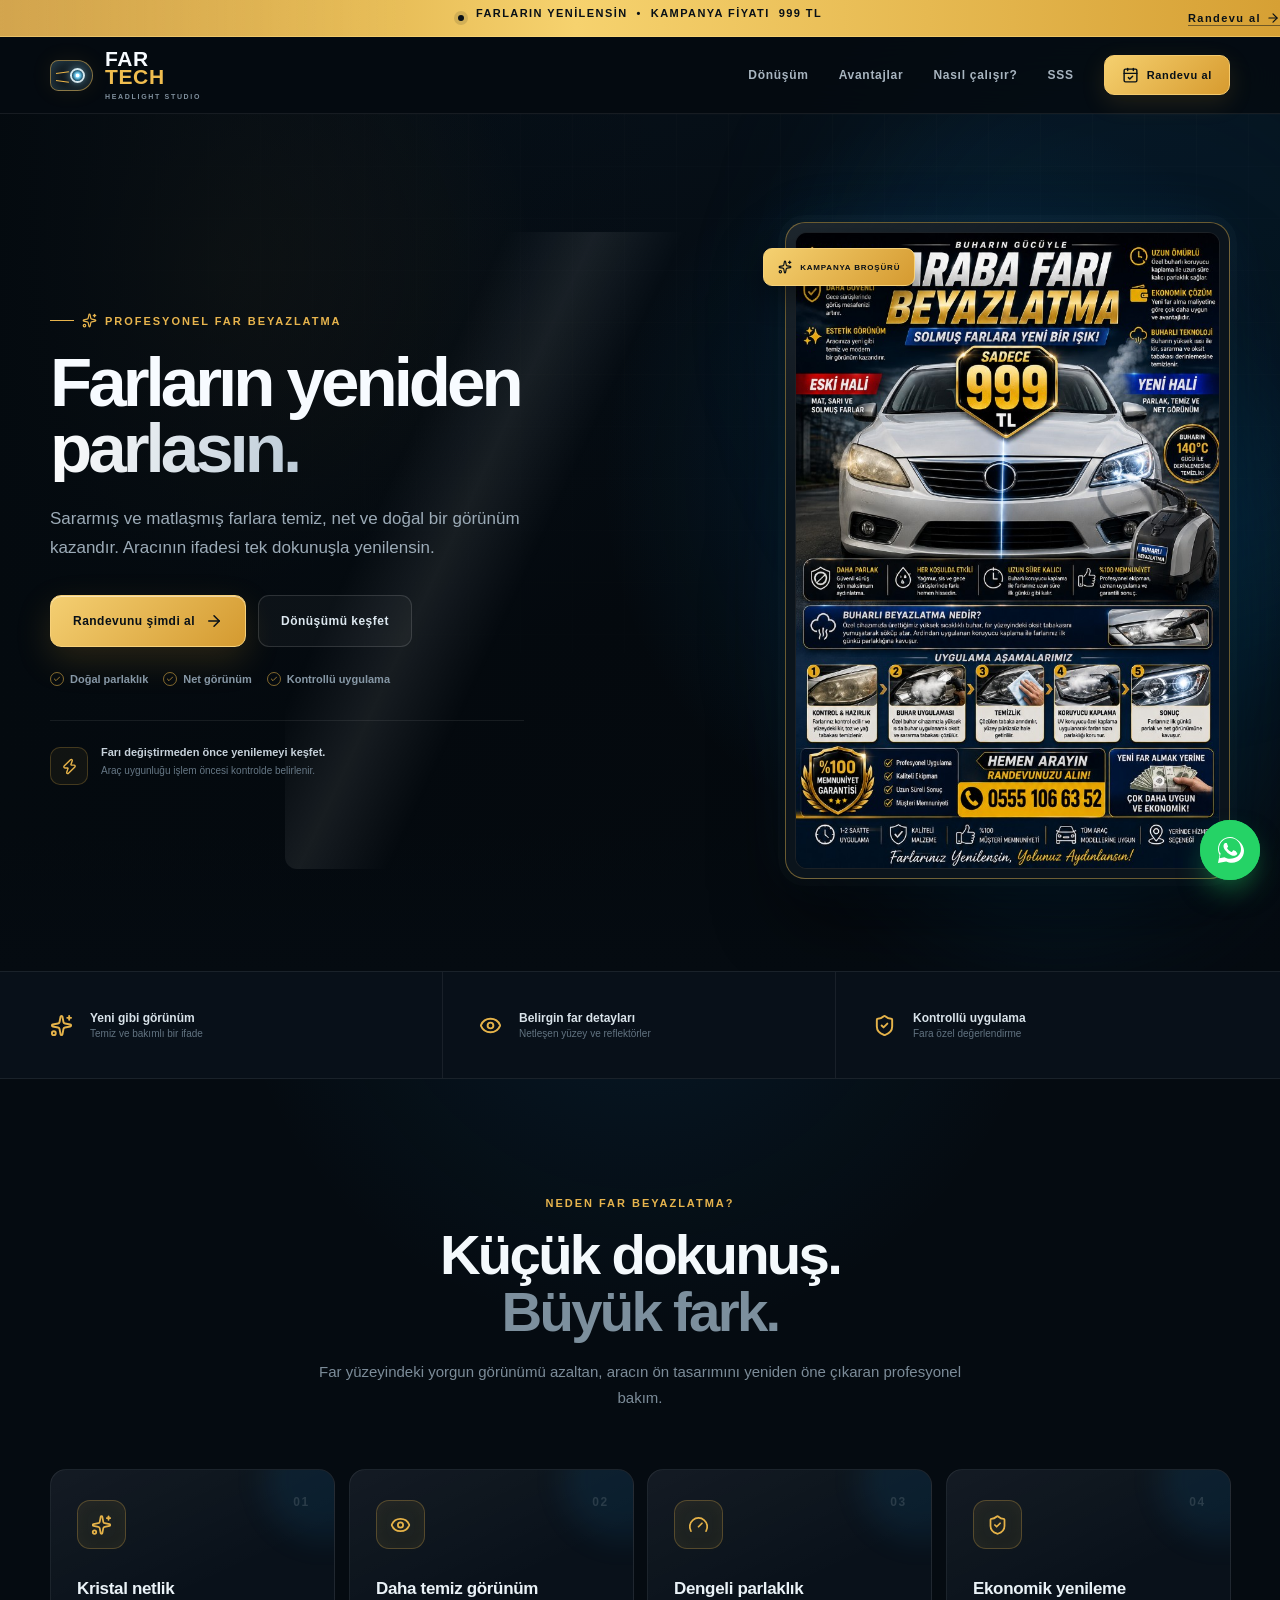
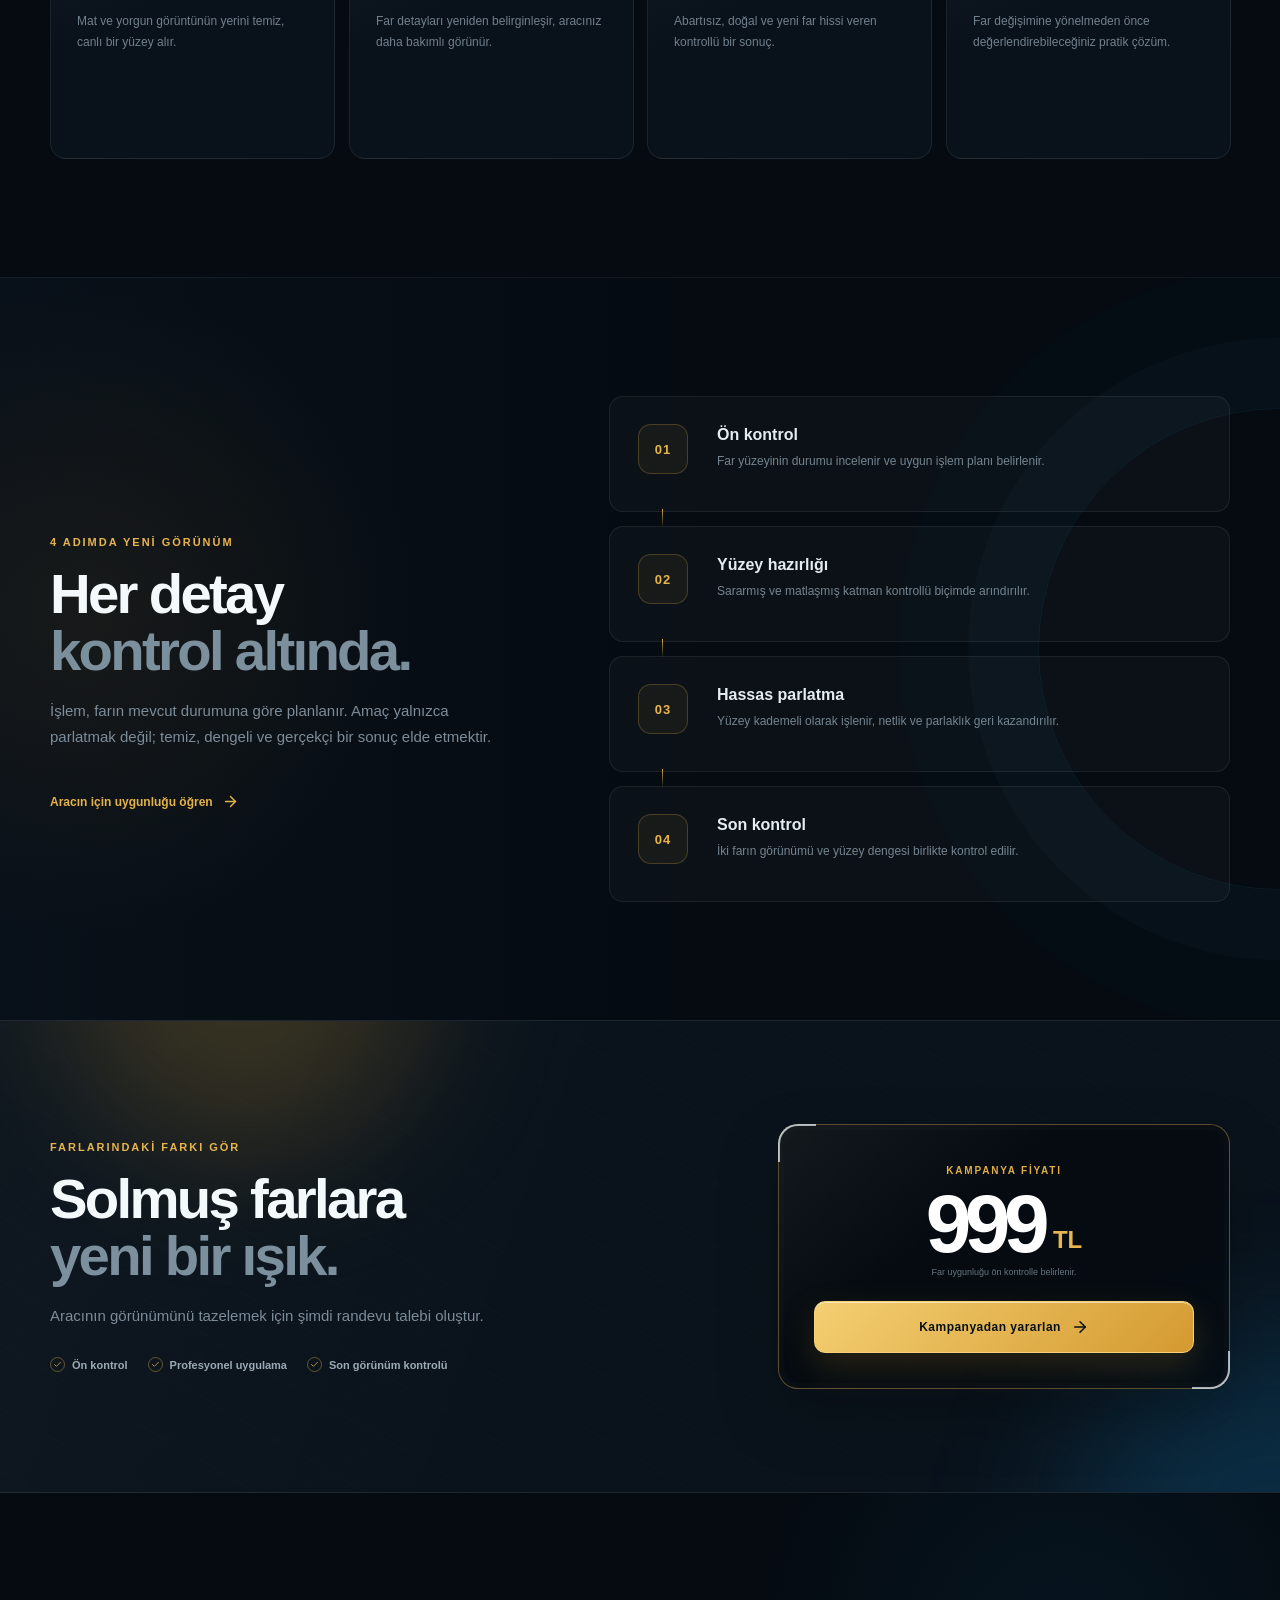
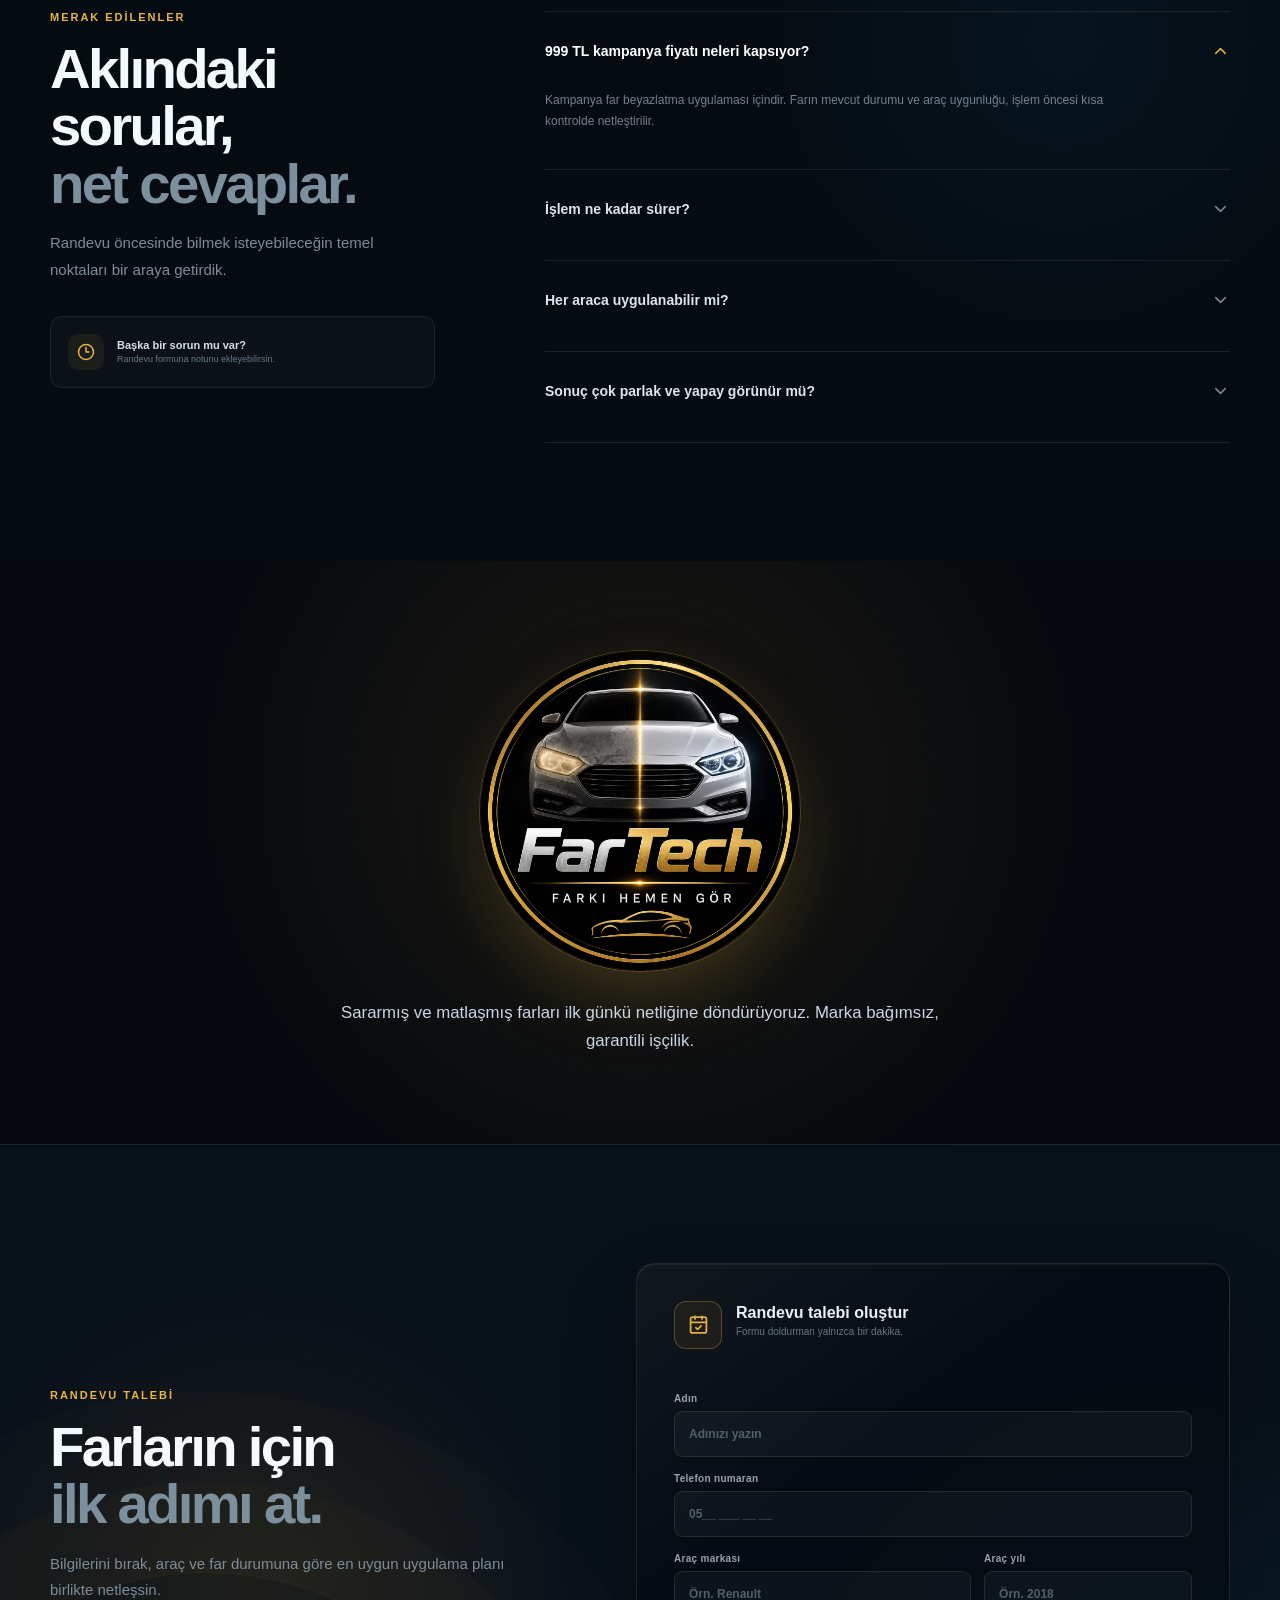
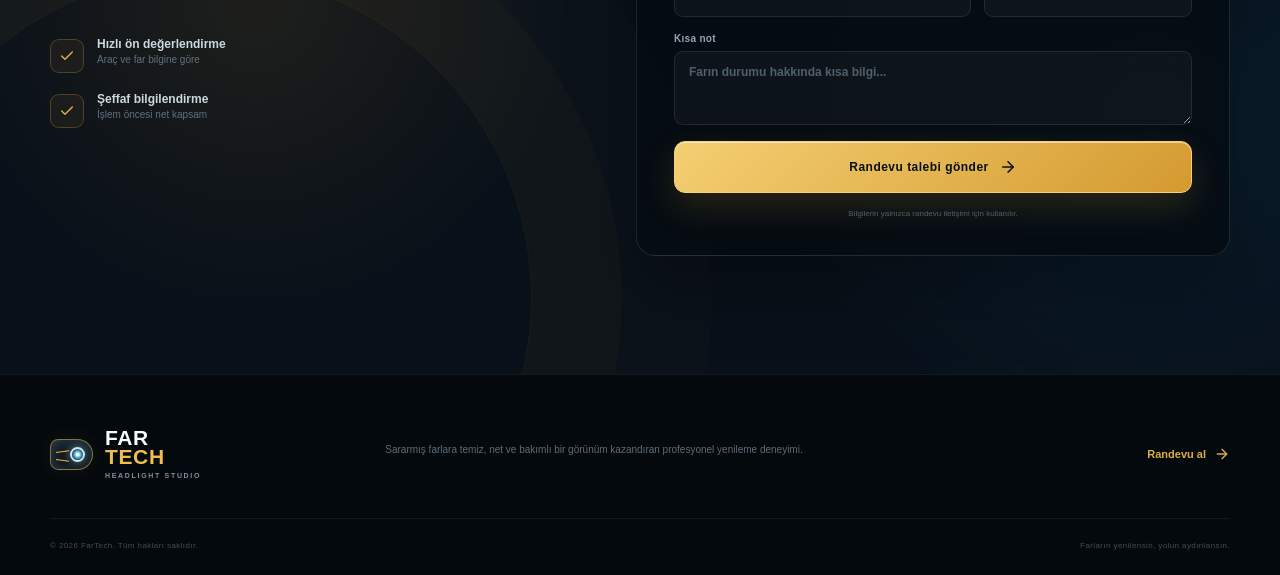
==== index.html @ 71a716ce "Atolye/FarTech marka bandi eklendi (logo + tagline, randevu ustu)" ====
<!doctype html>
<html lang="tr">
  <head>
    <meta charset="UTF-8" />
    <link rel="icon" type="image/svg+xml" href="[data-uri]" />
    <meta name="viewport" content="width=device-width, initial-scale=1.0" />
    <meta name="theme-color" content="#050b11" />
    <meta name="description" content="Sararmis ve matlasmis araba farlarina temiz, net ve dogal gorunum kazandiran profesyonel far beyazlatma hizmeti." />
    <meta property="og:title" content="FarTech | Profesyonel Far Beyazlatma" />
    <meta property="og:description" content="Farlarin yenilensin, yolun aydinlansin. Kampanya fiyati 999 TL." />
    <meta property="og:type" content="website" />
    <title>FarTech | Profesyonel Far Beyazlatma</title>
    <style>:root{color:#eef6ff;font-synthesis:none;text-rendering:optimizelegibility;-webkit-font-smoothing:antialiased;-moz-osx-font-smoothing:grayscale;background:#050b11;font-family:Inter,ui-sans-serif,-apple-system,BlinkMacSystemFont,Segoe UI,sans-serif}*{box-sizing:border-box}html{scroll-behavior:smooth;background:#050b11;scroll-padding-top:112px}body{background:#050b11;min-width:320px;min-height:100vh;margin:0}body,button,input,textarea{font-family:inherit}button,input,textarea,a{-webkit-tap-highlight-color:transparent}button:focus-visible,input:focus-visible,textarea:focus-visible,a:focus-visible{outline-offset:3px;outline:2px solid #f0bd4f}img,svg{max-width:100%}p,h1,h2,h3{margin-top:0}::selection{color:#071017;background:#efbd52}::-webkit-scrollbar{width:10px}::-webkit-scrollbar-track{background:#050b11}::-webkit-scrollbar-thumb{background:#283745;border:3px solid #050b11;border-radius:999px}::-webkit-scrollbar-thumb:hover{background:#d7a33b}.site-shell{color:#eef6ff;background:#050b11;min-height:100vh;overflow:hidden}.container{width:min(1180px,100% - 48px);margin:0 auto}.announcement{z-index:50;color:#081017;background:linear-gradient(90deg,#ffffff2e,#0000 32%),linear-gradient(90deg,#c99127,#f6d26e 45%,#d6a034);border-bottom:1px solid #ffe08b73;position:relative}.announcement-inner{letter-spacing:.13em;justify-content:center;align-items:center;gap:12px;min-height:36px;font-size:11px;font-weight:800;display:flex}.announcement-inner p{align-items:center;gap:9px;display:flex}.announcement-inner strong{font-weight:950}.announcement-dot{background:#081017;border-radius:50%;flex:none;width:6px;height:6px;animation:2s ease-in-out infinite pulseDot;box-shadow:0 0 0 4px #0810171f}.announcement-inner a{color:#081017;border-bottom:1px solid #08101780;align-items:center;gap:5px;text-decoration:none;display:inline-flex;position:absolute;right:0}.site-header{z-index:40;-webkit-backdrop-filter:blur(18px);backdrop-filter:blur(18px);background:#050b11d6;border-bottom:1px solid #ffffff13;position:sticky;top:0}.nav-wrap{justify-content:space-between;align-items:center;min-height:76px;display:flex}.brand{color:#f7fbff;align-items:center;gap:12px;text-decoration:none;display:inline-flex}.brand>span:last-child{letter-spacing:.03em;font-size:21px;font-weight:900;line-height:.88;display:grid}.brand strong{color:#f0bd4f;font-weight:900}.brand small{color:#80909e;letter-spacing:.24em;margin-top:7px;font-size:7px;font-weight:800}.brand-mark{background:radial-gradient(circle at 65%,#fff 0 5%,#86ddff 7%,#1b5673 17%,#0000 19%),linear-gradient(135deg,#19242c,#060a0d);border:1px solid #ffd16b80;border-radius:9px 17px 17px 9px;width:43px;height:31px;display:inline-block;position:relative;overflow:hidden;box-shadow:inset 0 0 12px #78d6ff2e,0 0 22px #ecb23914}.brand-lens{border:2px solid #d4e8ef;border-radius:50%;width:15px;height:15px;position:absolute;top:7px;right:7px;box-shadow:0 0 9px #97e0ff99}.brand-beam{transform-origin:0;background:#eab447;width:13px;height:1px;position:absolute;left:5px}.brand-beam-one{top:12px;transform:rotate(-8deg)}.brand-beam-two{top:19px;transform:rotate(8deg)}.main-nav{align-items:center;gap:30px;display:flex}.main-nav>a:not(.nav-cta){color:#a8b5c0;letter-spacing:.06em;padding:28px 0;font-size:12px;font-weight:750;text-decoration:none;transition:color .18s;position:relative}.main-nav>a:not(.nav-cta):after{content:"";background:#e7b245;height:2px;transition:right .18s;position:absolute;bottom:19px;left:0;right:100%}.main-nav>a:not(.nav-cta):hover{color:#fff}.main-nav>a:not(.nav-cta):hover:after{right:0}.nav-cta{color:#071017;letter-spacing:.06em;background:linear-gradient(135deg,#f5d06f,#d79b2f);border:1px solid #f4ca6d;border-radius:10px;justify-content:center;align-items:center;gap:8px;min-height:40px;padding:0 17px;font-size:11px;font-weight:900;text-decoration:none;transition:transform .18s,box-shadow .18s;display:inline-flex;box-shadow:0 8px 24px #d99d2f24}.nav-cta:hover{transform:translateY(-2px);box-shadow:0 12px 30px #d99d2f3b}.menu-button{color:#f5f9fc;background:#ffffff0a;border:1px solid #ffffff1f;border-radius:10px;place-items:center;width:42px;height:42px;display:none}.hero-section{isolation:isolate;background:radial-gradient(circle at 76% 43%,#0a74b538,#0000 34%),radial-gradient(circle at 17% 18%,#e1a83517,#0000 25%),linear-gradient(160deg,#07121c 0%,#04090e 55%,#050b10 100%);align-items:center;min-height:760px;display:flex;position:relative}.hero-section:before{content:"";z-index:-1;opacity:.35;background-image:linear-gradient(#ffffff09 1px,#0000 1px),linear-gradient(90deg,#ffffff09 1px,#0000 1px);background-size:52px 52px;position:absolute;inset:0;-webkit-mask-image:linear-gradient(#000,#0000 87%);mask-image:linear-gradient(#000,#0000 87%)}.hero-section:after{content:"";z-index:-1;pointer-events:none;background:linear-gradient(90deg,#040a0ffa 0%,#0000 52%);position:absolute;inset:0}.hero-grid-glow{z-index:-1;filter:blur(70px);background:#0f85ce17;border-radius:50%;width:640px;height:640px;position:absolute;top:-120px;right:-180px}.hero-layout{z-index:2;grid-template-columns:.86fr 1.14fr;align-items:center;gap:78px;padding:108px 0 92px;display:grid;position:relative}.hero-copy{z-index:3;position:relative}.eyebrow,.section-kicker{color:#e7b44d;letter-spacing:.18em;align-items:center;gap:8px;font-size:11px;font-weight:850;display:flex}.eyebrow:before{content:"";background:#e7b44d;width:24px;height:1px}.hero-copy h1{color:#f7fbff;letter-spacing:-.058em;max-width:560px;margin:21px 0 22px;font-size:clamp(54px,5.4vw,78px);font-weight:900;line-height:.96}.hero-copy h1 span{color:#0000;background:linear-gradient(105deg,#fff 0%,#a6b9c9 72%);-webkit-background-clip:text;background-clip:text;display:block}.hero-lead{color:#9cabb7;max-width:530px;font-size:17px;line-height:1.72}.hero-actions{align-items:center;gap:12px;margin-top:33px;display:flex}.button{min-height:52px;color:inherit;font:inherit;letter-spacing:.04em;cursor:pointer;border-radius:11px;justify-content:center;align-items:center;gap:10px;padding:0 22px;font-size:12px;font-weight:850;text-decoration:none;transition:transform .18s,border-color .18s,box-shadow .18s,background-color .18s;display:inline-flex}.button:hover{transform:translateY(-2px)}.button-primary{color:#081017;background:linear-gradient(135deg,#f4cf72 0%,#d49a30 100%);border:1px solid #f7d17a;box-shadow:0 13px 35px #d5992c2e,inset 0 1px #ffffff80}.button-primary:hover{box-shadow:0 17px 42px #d5992c47,inset 0 1px #ffffff80}.button-ghost{color:#dce7ef;background:#ffffff09;border:1px solid #ffffff21}.button-ghost:hover{background:#ffffff0f;border-color:#ffffff47}.hero-proof{flex-wrap:wrap;gap:15px;margin-top:25px;display:flex}.hero-proof span{color:#8798a6;align-items:center;gap:6px;font-size:11px;font-weight:650;display:inline-flex}.hero-proof svg{color:#e5b348;border:1px solid #e5b3488c;border-radius:50%;width:14px;height:14px;padding:2px}.hero-note{border-top:1px solid #ffffff14;align-items:center;gap:13px;max-width:500px;margin-top:34px;padding-top:23px;display:flex}.note-icon{color:#e6b34a;background:#e6b34a0f;border:1px solid #e6b34a3d;border-radius:10px;flex:none;place-items:center;width:38px;height:38px;display:grid}.hero-note p{color:#667785;font-size:10px;line-height:1.55}.hero-note strong{color:#c7d2db;margin-bottom:2px;font-size:11px;display:block}.hero-visual{z-index:2;position:relative}.hero-poster-card{width:min(100%,445px);color:inherit;background:linear-gradient(145deg,#ffffff14,#0000 30%),#0b141c;border:1px solid #eebc506b;border-radius:20px;margin-left:auto;padding:9px;text-decoration:none;transition:transform .23s,border-color .23s,box-shadow .23s;display:block;position:relative;overflow:visible;box-shadow:0 42px 72px #0000007a,0 0 0 7px #ffffff05,0 0 58px #0e78b81c}.hero-poster-card:before{content:"";z-index:-1;filter:blur(62px);background:#0975b72b;border-radius:50%;position:absolute;inset:15% -16% -8% 8%}.hero-poster-card:after{content:"";z-index:2;pointer-events:none;background:linear-gradient(115deg,#0000 30%,#ffffff14 43%,#0000 56%);border-radius:12px;animation:8s ease-in-out infinite surfaceShine;position:absolute;inset:9px;overflow:hidden;transform:translate(-120%)}.hero-poster-card:hover{border-color:#f4c865b8;transform:translateY(-7px);box-shadow:0 48px 82px #0000008a,0 0 0 7px #ffffff06,0 0 70px #0e78b829}.hero-poster-card img{background:#050b11;border:1px solid #ffffff17;border-radius:12px;width:100%;height:auto;display:block}.hero-poster-label{z-index:4;color:#081017;letter-spacing:.1em;background:linear-gradient(135deg,#f5d171,#d59a30);border:1px solid #f5d078;border-radius:9px;align-items:center;gap:8px;min-height:38px;padding:0 14px;font-size:8px;font-weight:950;display:inline-flex;position:absolute;top:25px;left:-23px;box-shadow:0 11px 28px #0006}.hero-poster-open{z-index:4;color:#eef6fb;letter-spacing:.04em;-webkit-backdrop-filter:blur(10px);backdrop-filter:blur(10px);opacity:0;background:#040a0fe6;border:1px solid #ffffff29;border-radius:9px;align-items:center;gap:7px;min-height:40px;padding:0 14px;font-size:8px;font-weight:850;transition:opacity .18s,transform .18s;display:inline-flex;position:absolute;bottom:25px;right:25px;transform:translateY(7px);box-shadow:0 10px 28px #0006}.hero-poster-card:hover .hero-poster-open,.hero-poster-card:focus-visible .hero-poster-open{opacity:1;transform:translateY(0)}.hero-bottom-fade{pointer-events:none;background:linear-gradient(#0000,#050b11);height:140px;position:absolute;bottom:0;left:0;right:0}.proof-strip{z-index:4;background:#081019;border-top:1px solid #ffffff13;border-bottom:1px solid #ffffff13;position:relative}.proof-strip-grid{grid-template-columns:repeat(3,1fr);min-height:106px;display:grid}.proof-strip-grid>div{border-right:1px solid #ffffff12;align-items:center;gap:17px;padding:0 36px;display:flex}.proof-strip-grid>div:first-child{padding-left:0}.proof-strip-grid>div:last-child{border-right:0;padding-right:0}.proof-strip-grid svg{color:#e5b34a;flex:none;width:23px;height:23px}.proof-strip-grid span{color:#627381;gap:3px;font-size:10px;display:grid}.proof-strip-grid strong{color:#d9e3ea;font-size:12px}.section{padding:118px 0;position:relative}.benefits-section{background:radial-gradient(circle at 50% -20%,#0f7cbe21,#0000 36%),#050b11}.section-heading{max-width:670px}.heading-centered{text-align:center;margin:0 auto}.heading-centered .section-kicker{justify-content:center}.section-heading h2,.process-intro h2,.offer-copy h2,.faq-intro h2,.booking-copy h2{color:#f4f9fc;letter-spacing:-.048em;margin:17px 0 18px;font-size:clamp(39px,4.4vw,57px);font-weight:900;line-height:1.02}.section-heading h2 span,.process-intro h2 span,.offer-copy h2 span,.faq-intro h2 span,.booking-copy h2 span{color:#7c8f9d;display:block}.section-heading>p,.process-intro>p,.offer-copy>p,.faq-intro>p,.booking-copy>p{color:#7c8c99;font-size:15px;line-height:1.75}.benefit-grid{grid-template-columns:repeat(4,1fr);gap:14px;margin-top:58px;display:grid}.benefit-card{background:linear-gradient(155deg,#ffffff0b,#0000 45%),#09111a;border:1px solid #ffffff14;border-radius:16px;min-height:290px;padding:30px 26px;transition:transform .22s,border-color .22s,background-color .22s;position:relative;overflow:hidden}.benefit-card:before{content:"";filter:blur(14px);background:#1789cc1a;border-radius:50%;width:120px;height:120px;position:absolute;top:-50px;right:-50px}.benefit-card:hover{background-color:#0b151f;border-color:#e6b44b52;transform:translateY(-7px)}.benefit-number{color:#ffffff21;letter-spacing:.12em;font-size:12px;font-weight:800;position:absolute;top:25px;right:24px}.benefit-icon{color:#e5b248;background:#e5b24812;border:1px solid #e5b24847;border-radius:13px;place-items:center;width:49px;height:49px;display:grid;box-shadow:inset 0 0 15px #e5b2480a}.benefit-icon svg{width:21px}.benefit-card h3{color:#eaf2f7;letter-spacing:-.02em;margin:30px 0 12px;font-size:17px}.benefit-card p{color:#71818e;font-size:12px;line-height:1.72}.card-line{opacity:0;background:linear-gradient(90deg,#0000,#dfad46,#0000);height:2px;transition:opacity .22s;position:absolute;bottom:0;left:26px;right:26px}.benefit-card:hover .card-line{opacity:1}.process-section{background:radial-gradient(circle at 7% 45%,#d3972b14,#0000 26%),linear-gradient(90deg,#081019 0%,#050b11 55%);border-top:1px solid #ffffff0f;overflow:hidden}.process-section:after{content:"";border:1px solid #38a3e01a;border-radius:50%;width:480px;height:480px;position:absolute;top:50%;right:-240px;transform:translateY(-50%);box-shadow:0 0 0 70px #38a3e006,0 0 0 140px #38a3e004}.process-layout{grid-template-columns:.84fr 1.16fr;gap:110px;display:grid}.process-intro{align-self:start;position:sticky;top:140px}.text-link{color:#e4b24a;align-items:center;gap:9px;margin-top:28px;font-size:12px;font-weight:800;text-decoration:none;display:inline-flex}.text-link svg{transition:transform .18s}.text-link:hover svg{transform:translate(4px)}.process-list{z-index:2;position:relative}.process-item{background:#ffffff07;border:1px solid #ffffff13;border-radius:14px;grid-template-columns:60px 1fr;gap:19px;min-height:112px;padding:27px 28px;display:grid;position:relative}.process-item+.process-item{margin-top:14px}.process-number{color:#e8b54c;letter-spacing:.08em;background:#e8b54c0e;border:1px solid #e8b54c3d;border-radius:13px;place-items:center;width:50px;height:50px;font-size:13px;font-weight:900;display:grid}.process-item h3{color:#e5edf2;margin:2px 0 8px;font-size:16px}.process-item p{color:#748591;font-size:12px;line-height:1.65}.process-rail{z-index:3;background:linear-gradient(#d6a53f,#0000);width:1px;height:19px;position:absolute;bottom:-17px;left:52px}.offer-section{background:linear-gradient(110deg,#ffffff05,#0000 45%),#0a131c;border-top:1px solid #ffffff14;border-bottom:1px solid #ffffff14;padding:103px 0;position:relative;overflow:hidden}.offer-section:before{content:"";opacity:.35;background-image:linear-gradient(30deg,#0000 47%,#ffffff09 48%,#0000 49%),linear-gradient(-30deg,#0000 47%,#ffffff06 48%,#0000 49%);background-size:110px 64px;position:absolute;inset:0}.offer-glow{filter:blur(70px);border-radius:50%;position:absolute}.offer-glow-one{background:#e0a63033;width:360px;height:360px;top:-230px;left:5%}.offer-glow-two{background:#1184c738;width:400px;height:400px;bottom:-240px;right:-190px}.offer-layout{z-index:2;grid-template-columns:1fr .72fr;align-items:center;gap:100px;display:grid;position:relative}.offer-checks{flex-wrap:wrap;gap:12px 20px;margin-top:28px;display:flex}.offer-checks span{color:#9baab5;align-items:center;gap:7px;font-size:11px;font-weight:650;display:inline-flex}.offer-checks svg{color:#e7b349;border:1px solid #e7b34966;border-radius:50%;width:15px;height:15px;padding:2px}.offer-price-card{text-align:center;background:linear-gradient(140deg,#ffffff0e,#0000 38%),#040a0fc7;border:1px solid #f1c25b5c;border-radius:20px;padding:35px;position:relative;box-shadow:0 26px 60px #00000040,inset 0 0 0 5px #ffffff03}.offer-price-card:before,.offer-price-card:after{content:"";opacity:.7;border-color:#e1ac40;width:36px;height:36px;position:absolute}.offer-price-card:before{border-top:2px solid;border-left:2px solid;border-radius:20px 0 0;top:-1px;left:-1px}.offer-price-card:after{border-bottom:2px solid;border-right:2px solid;border-radius:0 0 20px;bottom:-1px;right:-1px}.offer-price-card>span{color:#e0ad43;letter-spacing:.18em;font-size:10px;font-weight:900}.offer-price-card>div{justify-content:center;align-items:flex-end;margin:5px 0 2px;display:flex}.offer-price-card strong{color:#fff;letter-spacing:-.08em;font-size:82px;font-weight:950;line-height:1}.offer-price-card b{color:#e8b64c;margin:0 0 11px 10px;font-size:24px;font-weight:950}.offer-price-card small{color:#657684;font-size:9px;display:block}.offer-price-card .button{box-sizing:border-box;width:100%;margin-top:24px}.faq-section{background:radial-gradient(circle at 83% 22%,#0e75b417,#0000 26%),#050b11}.faq-layout{grid-template-columns:.72fr 1.28fr;gap:110px;display:grid}.faq-contact-card{background:#ffffff07;border:1px solid #ffffff12;border-radius:12px;align-items:center;gap:13px;margin-top:33px;padding:17px;display:flex}.faq-contact-card>svg{color:#e4b147;background:#e4b14712;border-radius:10px;width:36px;height:36px;padding:9px}.faq-contact-card div{gap:3px;display:grid}.faq-contact-card strong{color:#d8e2e9;font-size:11px}.faq-contact-card span{color:#687987;font-size:9px}.faq-list{border-top:1px solid #ffffff17}.faq-item{border-bottom:1px solid #ffffff17}.faq-item button{color:#dce6ec;width:100%;min-height:78px;font:inherit;text-align:left;cursor:pointer;background:0 0;border:0;justify-content:space-between;align-items:center;gap:20px;padding:0;font-size:14px;font-weight:730;display:flex}.faq-item button svg{color:#768794;flex:none;width:19px;transition:transform .22s,color .22s}.faq-item.is-open button{color:#fff}.faq-item.is-open button svg{color:#e2ad42;transform:rotate(180deg)}.faq-answer{grid-template-rows:0fr;transition:grid-template-rows .26s;display:grid}.faq-answer p{color:#71818e;max-width:620px;font-size:12px;line-height:1.75;overflow:hidden}.faq-item.is-open .faq-answer{grid-template-rows:1fr}.faq-item.is-open .faq-answer p{padding:0 42px 25px 0}.booking-section{background:radial-gradient(circle at 20% 55%,#dea42f1a,#0000 28%),radial-gradient(circle at 90% 70%,#1381c21f,#0000 28%),#081019;border-top:1px solid #ffffff14;padding:118px 0;position:relative;overflow:hidden}.booking-section:before{content:"";border:1px solid #e8b34814;border-radius:50%;width:650px;height:650px;position:absolute;bottom:-250px;left:-120px;box-shadow:0 0 0 90px #e8b34805,0 0 0 180px #e8b34803}.booking-layout{z-index:2;grid-template-columns:.9fr 1.1fr;align-items:center;gap:100px;display:grid;position:relative}.booking-highlights{gap:17px;margin-top:34px;display:grid}.booking-highlights>div{align-items:center;gap:13px;display:flex}.booking-highlights>div>span{color:#e6b249;background:#e6b2490e;border:1px solid #e6b24940;border-radius:9px;flex:none;place-items:center;width:34px;height:34px;display:grid}.booking-highlights svg{width:16px}.booking-highlights p{color:#61717e;gap:3px;font-size:10px;display:grid}.booking-highlights strong{color:#cdd8e0;font-size:12px}.booking-card{background:linear-gradient(145deg,#ffffff0d,#0000 34%),#050b11d4;border:1px solid #ffffff1a;border-radius:19px;flex-direction:column;justify-content:center;min-height:540px;padding:37px;display:flex;box-shadow:0 34px 70px #00000047,inset 0 1px #ffffff0f}.form-heading{align-items:center;gap:14px;margin-bottom:28px;display:flex}.form-heading>span{color:#e4af43;background:#e4af4312;border:1px solid #e4af434d;border-radius:12px;flex:none;place-items:center;width:48px;height:48px;display:grid}.form-heading svg{width:21px}.form-heading h3{color:#ebf2f6;margin:0 0 4px;font-size:16px}.form-heading p{color:#667784;font-size:10px}.booking-card form{gap:16px;display:grid}.booking-card label{color:#95a4af;letter-spacing:.03em;gap:7px;font-size:10px;font-weight:700;display:grid}.booking-card input,.booking-card textarea{box-sizing:border-box;color:#eaf2f7;width:100%;font:inherit;background:#ffffff09;border:1px solid #ffffff18;outline:none;font-size:12px;transition:border-color .18s,box-shadow .18s,background-color .18s}.booking-card input{border-radius:9px;height:46px;padding:0 14px}.booking-card textarea{resize:vertical;border-radius:9px;min-height:74px;padding:13px 14px}.booking-card input::placeholder,.booking-card textarea::placeholder{color:#4f606d}.booking-card input:focus,.booking-card textarea:focus{background:#ffffff0d;border-color:#e6b24899;box-shadow:0 0 0 3px #e6b24814}.form-row{grid-template-columns:1fr .7fr;gap:13px;display:grid}.form-submit{border-width:1px;width:100%}.form-privacy{color:#4f606c;text-align:center;font-size:8px}.form-success{text-align:center;padding:28px}.form-success>span{color:#071017;background:linear-gradient(135deg,#f1cb6a,#cf942a);border-radius:50%;place-items:center;width:66px;height:66px;margin:0 auto 21px;display:grid;box-shadow:0 0 0 9px #e1ad4114}.form-success h3{color:#f2f7fa;margin:0 0 10px;font-size:25px}.form-success p{color:#758692;max-width:340px;margin:0 auto;font-size:12px;line-height:1.7}.form-success button{color:#e2ad41;font:inherit;cursor:pointer;background:0 0;border:0;border-bottom:1px solid #e2ad4166;margin-top:23px;padding:0 0 4px;font-size:11px;font-weight:750}footer{background:#04090d;border-top:1px solid #ffffff12;padding:54px 0 25px}.footer-main{grid-template-columns:.7fr 1.25fr .7fr;align-items:center;gap:50px;padding-bottom:39px;display:grid}.footer-main>p{color:#5d6d79;max-width:430px;font-size:10px;line-height:1.7}.footer-cta{color:#dfad44;justify-self:end;align-items:center;gap:8px;font-size:11px;font-weight:800;text-decoration:none;display:inline-flex}.footer-bottom{color:#3f4d57;letter-spacing:.05em;border-top:1px solid #ffffff0e;justify-content:space-between;padding-top:22px;font-size:8px;display:flex}.mobile-booking{display:none}@keyframes pulseDot{0%,to{box-shadow:0 0 0 4px #0810171f}50%{box-shadow:0 0 0 7px #08101705}}@keyframes surfaceShine{0%,35%{transform:translate(-120%)}55%,to{transform:translate(120%)}}@media (width<=1080px){.hero-layout{gap:45px}.main-nav{gap:20px}.hero-copy h1{font-size:58px}.hero-poster-card{width:min(100%,410px)}.process-layout,.faq-layout,.booking-layout{gap:65px}}@media (width<=900px){.container{width:min(100% - 36px,720px)}.announcement-inner{justify-content:flex-start}.announcement-inner a{right:0}.menu-button{display:grid}.main-nav{visibility:hidden;opacity:0;background:#060d13fa;border:1px solid #ffffff1a;border-radius:14px;gap:0;padding:19px;transition:opacity .18s,visibility .18s,transform .18s;display:grid;position:absolute;top:77px;left:18px;right:18px;transform:translateY(-8px);box-shadow:0 25px 60px #00000073}.main-nav.is-open{visibility:visible;opacity:1;transform:translateY(0)}.main-nav>a:not(.nav-cta){border-bottom:1px solid #ffffff0f;padding:15px 8px}.main-nav>a:not(.nav-cta):after{display:none}.nav-cta{margin-top:13px}.hero-section{min-height:0}.hero-section:after{background:linear-gradient(#040a0f80,#0000 60%)}.hero-layout{grid-template-columns:1fr;gap:78px;padding:85px 0 105px}.hero-copy{text-align:center;max-width:650px;margin:0 auto}.eyebrow,.hero-actions,.hero-proof{justify-content:center}.hero-copy h1{max-width:none;font-size:clamp(52px,10vw,72px)}.hero-lead,.hero-note{margin-left:auto;margin-right:auto}.hero-visual{width:min(100%,670px);margin:0 auto}.hero-poster-card{width:min(100%,480px);margin:0 auto}.proof-strip-grid{grid-template-columns:1fr;min-height:0}.proof-strip-grid>div,.proof-strip-grid>div:first-child,.proof-strip-grid>div:last-child{border-bottom:1px solid #ffffff0f;border-right:0;min-height:80px;padding:0 20px}.proof-strip-grid>div:last-child{border-bottom:0}.benefit-grid{grid-template-columns:repeat(2,1fr)}.process-layout,.faq-layout,.booking-layout{grid-template-columns:1fr;gap:58px}.process-intro{position:static}.offer-layout{grid-template-columns:1fr;gap:55px}.offer-price-card{max-width:480px}.faq-contact-card{max-width:430px}.booking-card{max-width:620px}.footer-main{grid-template-columns:1fr 1fr}.footer-main>p{grid-area:2/1/auto/-1}}@media (width<=600px){.container{width:calc(100% - 28px)}.announcement-inner{justify-content:center;min-height:38px;font-size:8px}.announcement-inner p span{display:none}.announcement-inner p{gap:5px}.announcement-inner a,.announcement-dot{display:none}.nav-wrap{min-height:68px}.main-nav{top:69px}.brand>span:last-child{font-size:18px}.brand-mark{width:39px;height:29px}.hero-layout{gap:70px;padding:68px 0 85px}.eyebrow{font-size:9px}.eyebrow:before{display:none}.hero-copy h1{margin-top:17px;font-size:clamp(44px,14vw,61px)}.hero-lead{font-size:14px}.hero-actions{display:grid}.button{box-sizing:border-box;width:100%}.hero-proof{gap:10px 12px}.hero-proof span{font-size:9px}.hero-note{text-align:left;align-items:flex-start}.hero-poster-card{border-radius:16px;width:min(100%,390px);padding:6px}.hero-poster-card:after{border-radius:10px;inset:6px}.hero-poster-card img{border-radius:10px}.hero-poster-label{min-height:34px;padding:0 11px;font-size:7px;top:17px;left:-6px}.hero-poster-open{opacity:1;bottom:16px;right:16px;transform:none}.section,.booking-section{padding:84px 0}.section-heading h2,.process-intro h2,.offer-copy h2,.faq-intro h2,.booking-copy h2{font-size:39px}.section-heading>p,.process-intro>p,.offer-copy>p,.faq-intro>p,.booking-copy>p{font-size:13px}.benefit-grid{grid-template-columns:1fr;margin-top:38px}.benefit-card{min-height:240px}.process-layout,.faq-layout,.booking-layout{gap:42px}.process-item{grid-template-columns:48px 1fr;gap:13px;padding:22px 19px}.process-number{width:42px;height:42px}.process-rail{left:40px}.offer-section{padding:80px 0}.offer-price-card{padding:30px 22px}.offer-price-card strong{font-size:71px}.faq-item button{min-height:72px;font-size:12px}.faq-item.is-open .faq-answer p{padding-right:8px}.booking-card{min-height:0;padding:25px 19px}.form-row{grid-template-columns:1fr}.footer-main{grid-template-columns:1fr;gap:24px}.footer-main>p{grid-area:auto}.footer-cta{justify-self:start}.footer-bottom{gap:8px;padding-bottom:64px;display:grid}.mobile-booking{z-index:45;color:#071017;background:linear-gradient(135deg,#f4cf71,#d59a2f);border:1px solid #f4cd70;border-radius:12px;justify-content:center;align-items:center;gap:9px;min-height:52px;padding:0 15px;font-size:11px;font-weight:900;text-decoration:none;display:flex;position:fixed;bottom:12px;left:12px;right:12px;box-shadow:0 15px 45px #0000007a}.mobile-booking span{border-left:1px solid #07101733;padding-left:12px;font-size:12px;position:absolute;right:15px}}@media (prefers-reduced-motion:reduce){*,:before,:after{scroll-behavior:auto!important;transition-duration:.01ms!important;animation-duration:.01ms!important;animation-iteration-count:1!important}}
</style>
    <style>/* =========================================================
   FarTech — Animasyon Katmani
   KRM Elektronik'ten uyarlandi (floaty / ringpulse / scroll-reveal)
   Renkler FarTech altin paletine gore ayarlandi.
   ========================================================= */

:root{
  --fr-ease: cubic-bezier(.22, 1, .36, 1);   /* KRM'nin yumusak "yavas dur" egrisi */
}

/* ---------- Scroll reveal (kaydirinca alttan belir) ----------
   JS varsa gizle+animasyonla; JS yoksa icerik hep gorunur kalir. */
.fr-reveal{
  transition: opacity .7s var(--fr-ease), transform .7s var(--fr-ease);
  will-change: opacity, transform;
}
.fr-js .fr-reveal{ opacity: 0; transform: translateY(26px); }
.fr-js .fr-reveal.fr-fade{ transform: none; }   /* kendi transform'u olan eleman: sadece opaklik */
.fr-reveal.fr-prep{ transition: none !important; }  /* ilk gizleme aninda flas olmasin */
.fr-reveal.fr-in{ opacity: 1; transform: none; }

/* ---------- floaty: hero gorseli hafifce suzulur ---------- */
@keyframes fxFloaty{
  0%, 100%{ transform: translateY(0); }
  50%     { transform: translateY(-14px); }
}
.fx-floaty{ animation: fxFloaty 7s ease-in-out infinite; }

/* ---------- ringpulse: CTA dikkat nabzi (altin) ---------- */
@keyframes fxRing{
  0%  { box-shadow: 0 0 0 0    rgba(224,180,75,.55); }
  70% { box-shadow: 0 0 0 20px rgba(224,180,75,0); }
  100%{ box-shadow: 0 0 0 0    rgba(224,180,75,0); }
}
.fx-pulse{ position: relative; }
.fx-pulse::after{
  content: "";
  position: absolute; inset: 0;
  border-radius: inherit;
  pointer-events: none;
  animation: fxRing 2.4s ease-out infinite;
}

/* ---------- WhatsApp yuvarlagi (sag alt, sabit) — KRM'deki .fab-wa ---------- */
.fx-wa{
  position: fixed; right: 20px; bottom: 20px; z-index: 60;
  width: 60px; height: 60px; border-radius: 50%;
  display: grid; place-items: center;
  background: #25D366; color: #fff;
  box-shadow: 0 14px 30px -8px rgba(37,211,102,.55);
  transition: transform .25s var(--fr-ease), box-shadow .25s var(--fr-ease);
}
.fx-wa:hover{ transform: scale(1.06); box-shadow: 0 20px 46px -14px rgba(37,211,102,.6); }
.fx-wa svg{ width: 32px; height: 32px; }
.fx-wa::before{                      /* KRM'deki genisleyen yesil halka */
  content: ""; position: absolute; inset: 0; border-radius: 50%;
  border: 2px solid #25D366; pointer-events: none;
  animation: fxRingWa 2.6s ease-out infinite;
}
@keyframes fxRingWa{
  0%  { box-shadow: 0 0 0 0    rgba(37,211,102,.5); }
  70% { box-shadow: 0 0 0 22px rgba(37,211,102,0); }
  100%{ box-shadow: 0 0 0 0    rgba(37,211,102,0); }
}

/* ---------- Atolye / FarTech marka bandi ---------- */
.fx-firma{
  padding: 90px 24px;
  background: radial-gradient(circle at 50% 38%, rgba(224,180,75,.10), transparent 62%), #05080d;
  text-align: center;
}
.fx-firma-inner{ max-width: 760px; margin: 0 auto; }
.fx-firma-logo img{
  width: min(320px, 72vw); height: auto; border-radius: 50%; display: block; margin: 0 auto;
  box-shadow: 0 0 0 1px rgba(224,180,75,.25),
              0 30px 80px -22px rgba(224,180,75,.35),
              0 20px 60px -20px rgba(0,0,0,.85);
}
.fx-firma-tag{
  margin: 28px auto 0; max-width: 620px;
  color: #c9d6e5; font-size: 1.05rem; line-height: 1.65;
}

/* ---------- Erisilebilirlik: hareket azaltma tercihi ---------- */
@media (prefers-reduced-motion: reduce){
  .fr-reveal{ opacity: 1 !important; transform: none !important; transition: none !important; }
  .fx-floaty, .fx-pulse::after, .fx-wa::before{ animation: none !important; }
}
</style>
  </head>
  <body>
    <div id="root"></div>
    <script type="module">var e=(e,t)=>()=>(t||(e((t={exports:{}}).exports,t),e=null),t.exports);(function(){let e=document.createElement(`link`).relList;if(e&&e.supports&&e.supports(`modulepreload`))return;for(let e of document.querySelectorAll(`link[rel="modulepreload"]`))n(e);new MutationObserver(e=>{for(let t of e)if(t.type===`childList`)for(let e of t.addedNodes)e.tagName===`LINK`&&e.rel===`modulepreload`&&n(e)}).observe(document,{childList:!0,subtree:!0});function t(e){let t={};return e.integrity&&(t.integrity=e.integrity),e.referrerPolicy&&(t.referrerPolicy=e.referrerPolicy),t.credentials=e.crossOrigin===`use-credentials`?`include`:e.crossOrigin===`anonymous`?`omit`:`same-origin`,t}function n(e){if(e.ep)return;e.ep=!0;let n=t(e);fetch(e.href,n)}})();var t=e((e=>{var t=Symbol.for(`react.transitional.element`),n=Symbol.for(`react.portal`),r=Symbol.for(`react.fragment`),i=Symbol.for(`react.strict_mode`),a=Symbol.for(`react.profiler`),o=Symbol.for(`react.consumer`),s=Symbol.for(`react.context`),c=Symbol.for(`react.forward_ref`),l=Symbol.for(`react.suspense`),u=Symbol.for(`react.memo`),d=Symbol.for(`react.lazy`),f=Symbol.for(`react.activity`),p=Symbol.iterator;function m(e){return typeof e!=`object`||!e?null:(e=p&&e[p]||e[`@@iterator`],typeof e==`function`?e:null)}var h={isMounted:function(){return!1},enqueueForceUpdate:function(){},enqueueReplaceState:function(){},enqueueSetState:function(){}},g=Object.assign,_={};function v(e,t,n){this.props=e,this.context=t,this.refs=_,this.updater=n||h}v.prototype.isReactComponent={},v.prototype.setState=function(e,t){if(typeof e!=`object`&&typeof e!=`function`&&e!=null)throw Error(`takes an object of state variables to update or a function which returns an object of state variables.`);this.updater.enqueueSetState(this,e,t,`setState`)},v.prototype.forceUpdate=function(e){this.updater.enqueueForceUpdate(this,e,`forceUpdate`)};function y(){}y.prototype=v.prototype;function b(e,t,n){this.props=e,this.context=t,this.refs=_,this.updater=n||h}var x=b.prototype=new y;x.constructor=b,g(x,v.prototype),x.isPureReactComponent=!0;var ee=Array.isArray;function S(){}var C={H:null,A:null,T:null,S:null},te=Object.prototype.hasOwnProperty;function ne(e,n,r){var i=r.ref;return{$$typeof:t,type:e,key:n,ref:i===void 0?null:i,props:r}}function re(e,t){return ne(e.type,t,e.props)}function w(e){return typeof e==`object`&&!!e&&e.$$typeof===t}function ie(e){var t={"=":`=0`,":":`=2`};return`$`+e.replace(/[=:]/g,function(e){return t[e]})}var ae=/\/+/g;function oe(e,t){return typeof e==`object`&&e&&e.key!=null?ie(``+e.key):t.toString(36)}function se(e){switch(e.status){case`fulfilled`:return e.value;case`rejected`:throw e.reason;default:switch(typeof e.status==`string`?e.then(S,S):(e.status=`pending`,e.then(function(t){e.status===`pending`&&(e.status=`fulfilled`,e.value=t)},function(t){e.status===`pending`&&(e.status=`rejected`,e.reason=t)})),e.status){case`fulfilled`:return e.value;case`rejected`:throw e.reason}}throw e}function ce(e,r,i,a,o){var s=typeof e;(s===`undefined`||s===`boolean`)&&(e=null);var c=!1;if(e===null)c=!0;else switch(s){case`bigint`:case`string`:case`number`:c=!0;break;case`object`:switch(e.$$typeof){case t:case n:c=!0;break;case d:return c=e._init,ce(c(e._payload),r,i,a,o)}}if(c)return o=o(e),c=a===``?`.`+oe(e,0):a,ee(o)?(i=``,c!=null&&(i=c.replace(ae,`$&/`)+`/`),ce(o,r,i,``,function(e){return e})):o!=null&&(w(o)&&(o=re(o,i+(o.key==null||e&&e.key===o.key?``:(``+o.key).replace(ae,`$&/`)+`/`)+c)),r.push(o)),1;c=0;var l=a===``?`.`:a+`:`;if(ee(e))for(var u=0;u<e.length;u++)a=e[u],s=l+oe(a,u),c+=ce(a,r,i,s,o);else if(u=m(e),typeof u==`function`)for(e=u.call(e),u=0;!(a=e.next()).done;)a=a.value,s=l+oe(a,u++),c+=ce(a,r,i,s,o);else if(s===`object`){if(typeof e.then==`function`)return ce(se(e),r,i,a,o);throw r=String(e),Error(`Objects are not valid as a React child (found: `+(r===`[object Object]`?`object with keys {`+Object.keys(e).join(`, `)+`}`:r)+`). If you meant to render a collection of children, use an array instead.`)}return c}function T(e,t,n){if(e==null)return e;var r=[],i=0;return ce(e,r,``,``,function(e){return t.call(n,e,i++)}),r}function le(e){if(e._status===-1){var t=e._result;t=t(),t.then(function(t){(e._status===0||e._status===-1)&&(e._status=1,e._result=t)},function(t){(e._status===0||e._status===-1)&&(e._status=2,e._result=t)}),e._status===-1&&(e._status=0,e._result=t)}if(e._status===1)return e._result.default;throw e._result}var E=typeof reportError==`function`?reportError:function(e){if(typeof window==`object`&&typeof window.ErrorEvent==`function`){var t=new window.ErrorEvent(`error`,{bubbles:!0,cancelable:!0,message:typeof e==`object`&&e&&typeof e.message==`string`?String(e.message):String(e),error:e});if(!window.dispatchEvent(t))return}else if(typeof process==`object`&&typeof process.emit==`function`){process.emit(`uncaughtException`,e);return}console.error(e)},D={map:T,forEach:function(e,t,n){T(e,function(){t.apply(this,arguments)},n)},count:function(e){var t=0;return T(e,function(){t++}),t},toArray:function(e){return T(e,function(e){return e})||[]},only:function(e){if(!w(e))throw Error(`React.Children.only expected to receive a single React element child.`);return e}};e.Activity=f,e.Children=D,e.Component=v,e.Fragment=r,e.Profiler=a,e.PureComponent=b,e.StrictMode=i,e.Suspense=l,e.__CLIENT_INTERNALS_DO_NOT_USE_OR_WARN_USERS_THEY_CANNOT_UPGRADE=C,e.__COMPILER_RUNTIME={__proto__:null,c:function(e){return C.H.useMemoCache(e)}},e.cache=function(e){return function(){return e.apply(null,arguments)}},e.cacheSignal=function(){return null},e.cloneElement=function(e,t,n){if(e==null)throw Error(`The argument must be a React element, but you passed `+e+`.`);var r=g({},e.props),i=e.key;if(t!=null)for(a in t.key!==void 0&&(i=``+t.key),t)!te.call(t,a)||a===`key`||a===`__self`||a===`__source`||a===`ref`&&t.ref===void 0||(r[a]=t[a]);var a=arguments.length-2;if(a===1)r.children=n;else if(1<a){for(var o=Array(a),s=0;s<a;s++)o[s]=arguments[s+2];r.children=o}return ne(e.type,i,r)},e.createContext=function(e){return e={$$typeof:s,_currentValue:e,_currentValue2:e,_threadCount:0,Provider:null,Consumer:null},e.Provider=e,e.Consumer={$$typeof:o,_context:e},e},e.createElement=function(e,t,n){var r,i={},a=null;if(t!=null)for(r in t.key!==void 0&&(a=``+t.key),t)te.call(t,r)&&r!==`key`&&r!==`__self`&&r!==`__source`&&(i[r]=t[r]);var o=arguments.length-2;if(o===1)i.children=n;else if(1<o){for(var s=Array(o),c=0;c<o;c++)s[c]=arguments[c+2];i.children=s}if(e&&e.defaultProps)for(r in o=e.defaultProps,o)i[r]===void 0&&(i[r]=o[r]);return ne(e,a,i)},e.createRef=function(){return{current:null}},e.forwardRef=function(e){return{$$typeof:c,render:e}},e.isValidElement=w,e.lazy=function(e){return{$$typeof:d,_payload:{_status:-1,_result:e},_init:le}},e.memo=function(e,t){return{$$typeof:u,type:e,compare:t===void 0?null:t}},e.startTransition=function(e){var t=C.T,n={};C.T=n;try{var r=e(),i=C.S;i!==null&&i(n,r),typeof r==`object`&&r&&typeof r.then==`function`&&r.then(S,E)}catch(e){E(e)}finally{t!==null&&n.types!==null&&(t.types=n.types),C.T=t}},e.unstable_useCacheRefresh=function(){return C.H.useCacheRefresh()},e.use=function(e){return C.H.use(e)},e.useActionState=function(e,t,n){return C.H.useActionState(e,t,n)},e.useCallback=function(e,t){return C.H.useCallback(e,t)},e.useContext=function(e){return C.H.useContext(e)},e.useDebugValue=function(){},e.useDeferredValue=function(e,t){return C.H.useDeferredValue(e,t)},e.useEffect=function(e,t){return C.H.useEffect(e,t)},e.useEffectEvent=function(e){return C.H.useEffectEvent(e)},e.useId=function(){return C.H.useId()},e.useImperativeHandle=function(e,t,n){return C.H.useImperativeHandle(e,t,n)},e.useInsertionEffect=function(e,t){return C.H.useInsertionEffect(e,t)},e.useLayoutEffect=function(e,t){return C.H.useLayoutEffect(e,t)},e.useMemo=function(e,t){return C.H.useMemo(e,t)},e.useOptimistic=function(e,t){return C.H.useOptimistic(e,t)},e.useReducer=function(e,t,n){return C.H.useReducer(e,t,n)},e.useRef=function(e){return C.H.useRef(e)},e.useState=function(e){return C.H.useState(e)},e.useSyncExternalStore=function(e,t,n){return C.H.useSyncExternalStore(e,t,n)},e.useTransition=function(){return C.H.useTransition()},e.version=`19.2.8`})),n=e(((e,n)=>{n.exports=t()})),r=e((e=>{function t(e,t){var n=e.length;e.push(t);a:for(;0<n;){var r=n-1>>>1,a=e[r];if(0<i(a,t))e[r]=t,e[n]=a,n=r;else break a}}function n(e){return e.length===0?null:e[0]}function r(e){if(e.length===0)return null;var t=e[0],n=e.pop();if(n!==t){e[0]=n;a:for(var r=0,a=e.length,o=a>>>1;r<o;){var s=2*(r+1)-1,c=e[s],l=s+1,u=e[l];if(0>i(c,n))l<a&&0>i(u,c)?(e[r]=u,e[l]=n,r=l):(e[r]=c,e[s]=n,r=s);else if(l<a&&0>i(u,n))e[r]=u,e[l]=n,r=l;else break a}}return t}function i(e,t){var n=e.sortIndex-t.sortIndex;return n===0?e.id-t.id:n}if(e.unstable_now=void 0,typeof performance==`object`&&typeof performance.now==`function`){var a=performance;e.unstable_now=function(){return a.now()}}else{var o=Date,s=o.now();e.unstable_now=function(){return o.now()-s}}var c=[],l=[],u=1,d=null,f=3,p=!1,m=!1,h=!1,g=!1,_=typeof setTimeout==`function`?setTimeout:null,v=typeof clearTimeout==`function`?clearTimeout:null,y=typeof setImmediate<`u`?setImmediate:null;function b(e){for(var i=n(l);i!==null;){if(i.callback===null)r(l);else if(i.startTime<=e)r(l),i.sortIndex=i.expirationTime,t(c,i);else break;i=n(l)}}function x(e){if(h=!1,b(e),!m)if(n(c)!==null)m=!0,ee||(ee=!0,w());else{var t=n(l);t!==null&&oe(x,t.startTime-e)}}var ee=!1,S=-1,C=5,te=-1;function ne(){return g?!0:!(e.unstable_now()-te<C)}function re(){if(g=!1,ee){var t=e.unstable_now();te=t;var i=!0;try{a:{m=!1,h&&(h=!1,v(S),S=-1),p=!0;var a=f;try{b:{for(b(t),d=n(c);d!==null&&!(d.expirationTime>t&&ne());){var o=d.callback;if(typeof o==`function`){d.callback=null,f=d.priorityLevel;var s=o(d.expirationTime<=t);if(t=e.unstable_now(),typeof s==`function`){d.callback=s,b(t),i=!0;break b}d===n(c)&&r(c),b(t)}else r(c);d=n(c)}if(d!==null)i=!0;else{var u=n(l);u!==null&&oe(x,u.startTime-t),i=!1}}break a}finally{d=null,f=a,p=!1}}}finally{i?w():ee=!1}}}var w;if(typeof y==`function`)w=function(){y(re)};else if(typeof MessageChannel<`u`){var ie=new MessageChannel,ae=ie.port2;ie.port1.onmessage=re,w=function(){ae.postMessage(null)}}else w=function(){_(re,0)};function oe(t,n){S=_(function(){t(e.unstable_now())},n)}e.unstable_IdlePriority=5,e.unstable_ImmediatePriority=1,e.unstable_LowPriority=4,e.unstable_NormalPriority=3,e.unstable_Profiling=null,e.unstable_UserBlockingPriority=2,e.unstable_cancelCallback=function(e){e.callback=null},e.unstable_forceFrameRate=function(e){0>e||125<e?console.error(`forceFrameRate takes a positive int between 0 and 125, forcing frame rates higher than 125 fps is not supported`):C=0<e?Math.floor(1e3/e):5},e.unstable_getCurrentPriorityLevel=function(){return f},e.unstable_next=function(e){switch(f){case 1:case 2:case 3:var t=3;break;default:t=f}var n=f;f=t;try{return e()}finally{f=n}},e.unstable_requestPaint=function(){g=!0},e.unstable_runWithPriority=function(e,t){switch(e){case 1:case 2:case 3:case 4:case 5:break;default:e=3}var n=f;f=e;try{return t()}finally{f=n}},e.unstable_scheduleCallback=function(r,i,a){var o=e.unstable_now();switch(typeof a==`object`&&a?(a=a.delay,a=typeof a==`number`&&0<a?o+a:o):a=o,r){case 1:var s=-1;break;case 2:s=250;break;case 5:s=1073741823;break;case 4:s=1e4;break;default:s=5e3}return s=a+s,r={id:u++,callback:i,priorityLevel:r,startTime:a,expirationTime:s,sortIndex:-1},a>o?(r.sortIndex=a,t(l,r),n(c)===null&&r===n(l)&&(h?(v(S),S=-1):h=!0,oe(x,a-o))):(r.sortIndex=s,t(c,r),m||p||(m=!0,ee||(ee=!0,w()))),r},e.unstable_shouldYield=ne,e.unstable_wrapCallback=function(e){var t=f;return function(){var n=f;f=t;try{return e.apply(this,arguments)}finally{f=n}}}})),i=e(((e,t)=>{t.exports=r()})),a=e((e=>{var t=n();function r(e){var t=`https://react.dev/errors/`+e;if(1<arguments.length){t+=`?args[]=`+encodeURIComponent(arguments[1]);for(var n=2;n<arguments.length;n++)t+=`&args[]=`+encodeURIComponent(arguments[n])}return`Minified React error #`+e+`; visit `+t+` for the full message or use the non-minified dev environment for full errors and additional helpful warnings.`}function i(){}var a={d:{f:i,r:function(){throw Error(r(522))},D:i,C:i,L:i,m:i,X:i,S:i,M:i},p:0,findDOMNode:null},o=Symbol.for(`react.portal`);function s(e,t,n){var r=3<arguments.length&&arguments[3]!==void 0?arguments[3]:null;return{$$typeof:o,key:r==null?null:``+r,children:e,containerInfo:t,implementation:n}}var c=t.__CLIENT_INTERNALS_DO_NOT_USE_OR_WARN_USERS_THEY_CANNOT_UPGRADE;function l(e,t){if(e===`font`)return``;if(typeof t==`string`)return t===`use-credentials`?t:``}e.__DOM_INTERNALS_DO_NOT_USE_OR_WARN_USERS_THEY_CANNOT_UPGRADE=a,e.createPortal=function(e,t){var n=2<arguments.length&&arguments[2]!==void 0?arguments[2]:null;if(!t||t.nodeType!==1&&t.nodeType!==9&&t.nodeType!==11)throw Error(r(299));return s(e,t,null,n)},e.flushSync=function(e){var t=c.T,n=a.p;try{if(c.T=null,a.p=2,e)return e()}finally{c.T=t,a.p=n,a.d.f()}},e.preconnect=function(e,t){typeof e==`string`&&(t?(t=t.crossOrigin,t=typeof t==`string`?t===`use-credentials`?t:``:void 0):t=null,a.d.C(e,t))},e.prefetchDNS=function(e){typeof e==`string`&&a.d.D(e)},e.preinit=function(e,t){if(typeof e==`string`&&t&&typeof t.as==`string`){var n=t.as,r=l(n,t.crossOrigin),i=typeof t.integrity==`string`?t.integrity:void 0,o=typeof t.fetchPriority==`string`?t.fetchPriority:void 0;n===`style`?a.d.S(e,typeof t.precedence==`string`?t.precedence:void 0,{crossOrigin:r,integrity:i,fetchPriority:o}):n===`script`&&a.d.X(e,{crossOrigin:r,integrity:i,fetchPriority:o,nonce:typeof t.nonce==`string`?t.nonce:void 0})}},e.preinitModule=function(e,t){if(typeof e==`string`)if(typeof t==`object`&&t){if(t.as==null||t.as===`script`){var n=l(t.as,t.crossOrigin);a.d.M(e,{crossOrigin:n,integrity:typeof t.integrity==`string`?t.integrity:void 0,nonce:typeof t.nonce==`string`?t.nonce:void 0})}}else t??a.d.M(e)},e.preload=function(e,t){if(typeof e==`string`&&typeof t==`object`&&t&&typeof t.as==`string`){var n=t.as,r=l(n,t.crossOrigin);a.d.L(e,n,{crossOrigin:r,integrity:typeof t.integrity==`string`?t.integrity:void 0,nonce:typeof t.nonce==`string`?t.nonce:void 0,type:typeof t.type==`string`?t.type:void 0,fetchPriority:typeof t.fetchPriority==`string`?t.fetchPriority:void 0,referrerPolicy:typeof t.referrerPolicy==`string`?t.referrerPolicy:void 0,imageSrcSet:typeof t.imageSrcSet==`string`?t.imageSrcSet:void 0,imageSizes:typeof t.imageSizes==`string`?t.imageSizes:void 0,media:typeof t.media==`string`?t.media:void 0})}},e.preloadModule=function(e,t){if(typeof e==`string`)if(t){var n=l(t.as,t.crossOrigin);a.d.m(e,{as:typeof t.as==`string`&&t.as!==`script`?t.as:void 0,crossOrigin:n,integrity:typeof t.integrity==`string`?t.integrity:void 0})}else a.d.m(e)},e.requestFormReset=function(e){a.d.r(e)},e.unstable_batchedUpdates=function(e,t){return e(t)},e.useFormState=function(e,t,n){return c.H.useFormState(e,t,n)},e.useFormStatus=function(){return c.H.useHostTransitionStatus()},e.version=`19.2.8`})),o=e(((e,t)=>{function n(){if(!(typeof __REACT_DEVTOOLS_GLOBAL_HOOK__>`u`||typeof __REACT_DEVTOOLS_GLOBAL_HOOK__.checkDCE!=`function`))try{__REACT_DEVTOOLS_GLOBAL_HOOK__.checkDCE(n)}catch(e){console.error(e)}}n(),t.exports=a()})),s=e((e=>{var t=i(),r=n(),a=o();function s(e){var t=`https://react.dev/errors/`+e;if(1<arguments.length){t+=`?args[]=`+encodeURIComponent(arguments[1]);for(var n=2;n<arguments.length;n++)t+=`&args[]=`+encodeURIComponent(arguments[n])}return`Minified React error #`+e+`; visit `+t+` for the full message or use the non-minified dev environment for full errors and additional helpful warnings.`}function c(e){return!(!e||e.nodeType!==1&&e.nodeType!==9&&e.nodeType!==11)}function l(e){var t=e,n=e;if(e.alternate)for(;t.return;)t=t.return;else{e=t;do t=e,t.flags&4098&&(n=t.return),e=t.return;while(e)}return t.tag===3?n:null}function u(e){if(e.tag===13){var t=e.memoizedState;if(t===null&&(e=e.alternate,e!==null&&(t=e.memoizedState)),t!==null)return t.dehydrated}return null}function d(e){if(e.tag===31){var t=e.memoizedState;if(t===null&&(e=e.alternate,e!==null&&(t=e.memoizedState)),t!==null)return t.dehydrated}return null}function f(e){if(l(e)!==e)throw Error(s(188))}function p(e){var t=e.alternate;if(!t){if(t=l(e),t===null)throw Error(s(188));return t===e?e:null}for(var n=e,r=t;;){var i=n.return;if(i===null)break;var a=i.alternate;if(a===null){if(r=i.return,r!==null){n=r;continue}break}if(i.child===a.child){for(a=i.child;a;){if(a===n)return f(i),e;if(a===r)return f(i),t;a=a.sibling}throw Error(s(188))}if(n.return!==r.return)n=i,r=a;else{for(var o=!1,c=i.child;c;){if(c===n){o=!0,n=i,r=a;break}if(c===r){o=!0,r=i,n=a;break}c=c.sibling}if(!o){for(c=a.child;c;){if(c===n){o=!0,n=a,r=i;break}if(c===r){o=!0,r=a,n=i;break}c=c.sibling}if(!o)throw Error(s(189))}}if(n.alternate!==r)throw Error(s(190))}if(n.tag!==3)throw Error(s(188));return n.stateNode.current===n?e:t}function m(e){var t=e.tag;if(t===5||t===26||t===27||t===6)return e;for(e=e.child;e!==null;){if(t=m(e),t!==null)return t;e=e.sibling}return null}var h=Object.assign,g=Symbol.for(`react.element`),_=Symbol.for(`react.transitional.element`),v=Symbol.for(`react.portal`),y=Symbol.for(`react.fragment`),b=Symbol.for(`react.strict_mode`),x=Symbol.for(`react.profiler`),ee=Symbol.for(`react.consumer`),S=Symbol.for(`react.context`),C=Symbol.for(`react.forward_ref`),te=Symbol.for(`react.suspense`),ne=Symbol.for(`react.suspense_list`),re=Symbol.for(`react.memo`),w=Symbol.for(`react.lazy`),ie=Symbol.for(`react.activity`),ae=Symbol.for(`react.memo_cache_sentinel`),oe=Symbol.iterator;function se(e){return typeof e!=`object`||!e?null:(e=oe&&e[oe]||e[`@@iterator`],typeof e==`function`?e:null)}var ce=Symbol.for(`react.client.reference`);function T(e){if(e==null)return null;if(typeof e==`function`)return e.$$typeof===ce?null:e.displayName||e.name||null;if(typeof e==`string`)return e;switch(e){case y:return`Fragment`;case x:return`Profiler`;case b:return`StrictMode`;case te:return`Suspense`;case ne:return`SuspenseList`;case ie:return`Activity`}if(typeof e==`object`)switch(e.$$typeof){case v:return`Portal`;case S:return e.displayName||`Context`;case ee:return(e._context.displayName||`Context`)+`.Consumer`;case C:var t=e.render;return e=e.displayName,e||=(e=t.displayName||t.name||``,e===``?`ForwardRef`:`ForwardRef(`+e+`)`),e;case re:return t=e.displayName||null,t===null?T(e.type)||`Memo`:t;case w:t=e._payload,e=e._init;try{return T(e(t))}catch{}}return null}var le=Array.isArray,E=r.__CLIENT_INTERNALS_DO_NOT_USE_OR_WARN_USERS_THEY_CANNOT_UPGRADE,D=a.__DOM_INTERNALS_DO_NOT_USE_OR_WARN_USERS_THEY_CANNOT_UPGRADE,ue={pending:!1,data:null,method:null,action:null},de=[],fe=-1;function pe(e){return{current:e}}function O(e){0>fe||(e.current=de[fe],de[fe]=null,fe--)}function k(e,t){fe++,de[fe]=e.current,e.current=t}var me=pe(null),he=pe(null),ge=pe(null),_e=pe(null);function ve(e,t){switch(k(ge,t),k(he,e),k(me,null),t.nodeType){case 9:case 11:e=(e=t.documentElement)&&(e=e.namespaceURI)?Vd(e):0;break;default:if(e=t.tagName,t=t.namespaceURI)t=Vd(t),e=Hd(t,e);else switch(e){case`svg`:e=1;break;case`math`:e=2;break;default:e=0}}O(me),k(me,e)}function ye(){O(me),O(he),O(ge)}function be(e){e.memoizedState!==null&&k(_e,e);var t=me.current,n=Hd(t,e.type);t!==n&&(k(he,e),k(me,n))}function xe(e){he.current===e&&(O(me),O(he)),_e.current===e&&(O(_e),Qf._currentValue=ue)}var Se,Ce;function we(e){if(Se===void 0)try{throw Error()}catch(e){var t=e.stack.trim().match(/\n( *(at )?)/);Se=t&&t[1]||``,Ce=-1<e.stack.indexOf(`
    at`)?` (<anonymous>)`:-1<e.stack.indexOf(`@`)?`@unknown:0:0`:``}return`
`+Se+e+Ce}var Te=!1;function Ee(e,t){if(!e||Te)return``;Te=!0;var n=Error.prepareStackTrace;Error.prepareStackTrace=void 0;try{var r={DetermineComponentFrameRoot:function(){try{if(t){var n=function(){throw Error()};if(Object.defineProperty(n.prototype,"props",{set:function(){throw Error()}}),typeof Reflect==`object`&&Reflect.construct){try{Reflect.construct(n,[])}catch(e){var r=e}Reflect.construct(e,[],n)}else{try{n.call()}catch(e){r=e}e.call(n.prototype)}}else{try{throw Error()}catch(e){r=e}(n=e())&&typeof n.catch==`function`&&n.catch(function(){})}}catch(e){if(e&&r&&typeof e.stack==`string`)return[e.stack,r.stack]}return[null,null]}};r.DetermineComponentFrameRoot.displayName=`DetermineComponentFrameRoot`;var i=Object.getOwnPropertyDescriptor(r.DetermineComponentFrameRoot,`name`);i&&i.configurable&&Object.defineProperty(r.DetermineComponentFrameRoot,"name",{value:`DetermineComponentFrameRoot`});var a=r.DetermineComponentFrameRoot(),o=a[0],s=a[1];if(o&&s){var c=o.split(`
`),l=s.split(`
`);for(i=r=0;r<c.length&&!c[r].includes(`DetermineComponentFrameRoot`);)r++;for(;i<l.length&&!l[i].includes(`DetermineComponentFrameRoot`);)i++;if(r===c.length||i===l.length)for(r=c.length-1,i=l.length-1;1<=r&&0<=i&&c[r]!==l[i];)i--;for(;1<=r&&0<=i;r--,i--)if(c[r]!==l[i]){if(r!==1||i!==1)do if(r--,i--,0>i||c[r]!==l[i]){var u=`
`+c[r].replace(` at new `,` at `);return e.displayName&&u.includes(`<anonymous>`)&&(u=u.replace(`<anonymous>`,e.displayName)),u}while(1<=r&&0<=i);break}}}finally{Te=!1,Error.prepareStackTrace=n}return(n=e?e.displayName||e.name:``)?we(n):``}function De(e,t){switch(e.tag){case 26:case 27:case 5:return we(e.type);case 16:return we(`Lazy`);case 13:return e.child!==t&&t!==null?we(`Suspense Fallback`):we(`Suspense`);case 19:return we(`SuspenseList`);case 0:case 15:return Ee(e.type,!1);case 11:return Ee(e.type.render,!1);case 1:return Ee(e.type,!0);case 31:return we(`Activity`);default:return``}}function Oe(e){try{var t=``,n=null;do t+=De(e,n),n=e,e=e.return;while(e);return t}catch(e){return`
Error generating stack: `+e.message+`
`+e.stack}}var ke=Object.prototype.hasOwnProperty,Ae=t.unstable_scheduleCallback,je=t.unstable_cancelCallback,Me=t.unstable_shouldYield,Ne=t.unstable_requestPaint,Pe=t.unstable_now,Fe=t.unstable_getCurrentPriorityLevel,Ie=t.unstable_ImmediatePriority,Le=t.unstable_UserBlockingPriority,Re=t.unstable_NormalPriority,ze=t.unstable_LowPriority,Be=t.unstable_IdlePriority,Ve=t.log,He=t.unstable_setDisableYieldValue,Ue=null,We=null;function Ge(e){if(typeof Ve==`function`&&He(e),We&&typeof We.setStrictMode==`function`)try{We.setStrictMode(Ue,e)}catch{}}var Ke=Math.clz32?Math.clz32:Ye,qe=Math.log,Je=Math.LN2;function Ye(e){return e>>>=0,e===0?32:31-(qe(e)/Je|0)|0}var Xe=256,Ze=262144,Qe=4194304;function $e(e){var t=e&42;if(t!==0)return t;switch(e&-e){case 1:return 1;case 2:return 2;case 4:return 4;case 8:return 8;case 16:return 16;case 32:return 32;case 64:return 64;case 128:return 128;case 256:case 512:case 1024:case 2048:case 4096:case 8192:case 16384:case 32768:case 65536:case 131072:return e&261888;case 262144:case 524288:case 1048576:case 2097152:return e&3932160;case 4194304:case 8388608:case 16777216:case 33554432:return e&62914560;case 67108864:return 67108864;case 134217728:return 134217728;case 268435456:return 268435456;case 536870912:return 536870912;case 1073741824:return 0;default:return e}}function et(e,t,n){var r=e.pendingLanes;if(r===0)return 0;var i=0,a=e.suspendedLanes,o=e.pingedLanes;e=e.warmLanes;var s=r&134217727;return s===0?(s=r&~a,s===0?o===0?n||(n=r&~e,n!==0&&(i=$e(n))):i=$e(o):i=$e(s)):(r=s&~a,r===0?(o&=s,o===0?n||(n=s&~e,n!==0&&(i=$e(n))):i=$e(o)):i=$e(r)),i===0?0:t!==0&&t!==i&&(t&a)===0&&(a=i&-i,n=t&-t,a>=n||a===32&&n&4194048)?t:i}function tt(e,t){return(e.pendingLanes&~(e.suspendedLanes&~e.pingedLanes)&t)===0}function nt(e,t){switch(e){case 1:case 2:case 4:case 8:case 64:return t+250;case 16:case 32:case 128:case 256:case 512:case 1024:case 2048:case 4096:case 8192:case 16384:case 32768:case 65536:case 131072:case 262144:case 524288:case 1048576:case 2097152:return t+5e3;case 4194304:case 8388608:case 16777216:case 33554432:return-1;case 67108864:case 134217728:case 268435456:case 536870912:case 1073741824:return-1;default:return-1}}function rt(){var e=Qe;return Qe<<=1,!(Qe&62914560)&&(Qe=4194304),e}function it(e){for(var t=[],n=0;31>n;n++)t.push(e);return t}function at(e,t){e.pendingLanes|=t,t!==268435456&&(e.suspendedLanes=0,e.pingedLanes=0,e.warmLanes=0)}function ot(e,t,n,r,i,a){var o=e.pendingLanes;e.pendingLanes=n,e.suspendedLanes=0,e.pingedLanes=0,e.warmLanes=0,e.expiredLanes&=n,e.entangledLanes&=n,e.errorRecoveryDisabledLanes&=n,e.shellSuspendCounter=0;var s=e.entanglements,c=e.expirationTimes,l=e.hiddenUpdates;for(n=o&~n;0<n;){var u=31-Ke(n),d=1<<u;s[u]=0,c[u]=-1;var f=l[u];if(f!==null)for(l[u]=null,u=0;u<f.length;u++){var p=f[u];p!==null&&(p.lane&=-536870913)}n&=~d}r!==0&&st(e,r,0),a!==0&&i===0&&e.tag!==0&&(e.suspendedLanes|=a&~(o&~t))}function st(e,t,n){e.pendingLanes|=t,e.suspendedLanes&=~t;var r=31-Ke(t);e.entangledLanes|=t,e.entanglements[r]=e.entanglements[r]|1073741824|n&261930}function ct(e,t){var n=e.entangledLanes|=t;for(e=e.entanglements;n;){var r=31-Ke(n),i=1<<r;i&t|e[r]&t&&(e[r]|=t),n&=~i}}function lt(e,t){var n=t&-t;return n=n&42?1:ut(n),(n&(e.suspendedLanes|t))===0?n:0}function ut(e){switch(e){case 2:e=1;break;case 8:e=4;break;case 32:e=16;break;case 256:case 512:case 1024:case 2048:case 4096:case 8192:case 16384:case 32768:case 65536:case 131072:case 262144:case 524288:case 1048576:case 2097152:case 4194304:case 8388608:case 16777216:case 33554432:e=128;break;case 268435456:e=134217728;break;default:e=0}return e}function dt(e){return e&=-e,2<e?8<e?e&134217727?32:268435456:8:2}function ft(){var e=D.p;return e===0?(e=window.event,e===void 0?32:mp(e.type)):e}function pt(e,t){var n=D.p;try{return D.p=e,t()}finally{D.p=n}}var mt=Math.random().toString(36).slice(2),ht=`__reactFiber$`+mt,gt=`__reactProps$`+mt,_t=`__reactContainer$`+mt,vt=`__reactEvents$`+mt,yt=`__reactListeners$`+mt,bt=`__reactHandles$`+mt,xt=`__reactResources$`+mt,St=`__reactMarker$`+mt;function Ct(e){delete e[ht],delete e[gt],delete e[vt],delete e[yt],delete e[bt]}function wt(e){var t=e[ht];if(t)return t;for(var n=e.parentNode;n;){if(t=n[_t]||n[ht]){if(n=t.alternate,t.child!==null||n!==null&&n.child!==null)for(e=df(e);e!==null;){if(n=e[ht])return n;e=df(e)}return t}e=n,n=e.parentNode}return null}function Tt(e){if(e=e[ht]||e[_t]){var t=e.tag;if(t===5||t===6||t===13||t===31||t===26||t===27||t===3)return e}return null}function Et(e){var t=e.tag;if(t===5||t===26||t===27||t===6)return e.stateNode;throw Error(s(33))}function Dt(e){var t=e[xt];return t||=e[xt]={hoistableStyles:new Map,hoistableScripts:new Map},t}function Ot(e){e[St]=!0}var kt=new Set,At={};function jt(e,t){Mt(e,t),Mt(e+`Capture`,t)}function Mt(e,t){for(At[e]=t,e=0;e<t.length;e++)kt.add(t[e])}var Nt=RegExp(`^[:A-Z_a-z\\u00C0-\\u00D6\\u00D8-\\u00F6\\u00F8-\\u02FF\\u0370-\\u037D\\u037F-\\u1FFF\\u200C-\\u200D\\u2070-\\u218F\\u2C00-\\u2FEF\\u3001-\\uD7FF\\uF900-\\uFDCF\\uFDF0-\\uFFFD][:A-Z_a-z\\u00C0-\\u00D6\\u00D8-\\u00F6\\u00F8-\\u02FF\\u0370-\\u037D\\u037F-\\u1FFF\\u200C-\\u200D\\u2070-\\u218F\\u2C00-\\u2FEF\\u3001-\\uD7FF\\uF900-\\uFDCF\\uFDF0-\\uFFFD\\-.0-9\\u00B7\\u0300-\\u036F\\u203F-\\u2040]*$`),Pt={},Ft={};function It(e){return ke.call(Ft,e)?!0:ke.call(Pt,e)?!1:Nt.test(e)?Ft[e]=!0:(Pt[e]=!0,!1)}function Lt(e,t,n){if(It(t))if(n===null)e.removeAttribute(t);else{switch(typeof n){case`undefined`:case`function`:case`symbol`:e.removeAttribute(t);return;case`boolean`:var r=t.toLowerCase().slice(0,5);if(r!==`data-`&&r!==`aria-`){e.removeAttribute(t);return}}e.setAttribute(t,``+n)}}function Rt(e,t,n){if(n===null)e.removeAttribute(t);else{switch(typeof n){case`undefined`:case`function`:case`symbol`:case`boolean`:e.removeAttribute(t);return}e.setAttribute(t,``+n)}}function zt(e,t,n,r){if(r===null)e.removeAttribute(n);else{switch(typeof r){case`undefined`:case`function`:case`symbol`:case`boolean`:e.removeAttribute(n);return}e.setAttributeNS(t,n,``+r)}}function Bt(e){switch(typeof e){case`bigint`:case`boolean`:case`number`:case`string`:case`undefined`:return e;case`object`:return e;default:return``}}function Vt(e){var t=e.type;return(e=e.nodeName)&&e.toLowerCase()===`input`&&(t===`checkbox`||t===`radio`)}function Ht(e,t,n){var r=Object.getOwnPropertyDescriptor(e.constructor.prototype,t);if(!e.hasOwnProperty(t)&&r!==void 0&&typeof r.get==`function`&&typeof r.set==`function`){var i=r.get,a=r.set;return Object.defineProperty(e,t,{configurable:!0,get:function(){return i.call(this)},set:function(e){n=``+e,a.call(this,e)}}),Object.defineProperty(e,t,{enumerable:r.enumerable}),{getValue:function(){return n},setValue:function(e){n=``+e},stopTracking:function(){e._valueTracker=null,delete e[t]}}}}function Ut(e){if(!e._valueTracker){var t=Vt(e)?`checked`:`value`;e._valueTracker=Ht(e,t,``+e[t])}}function Wt(e){if(!e)return!1;var t=e._valueTracker;if(!t)return!0;var n=t.getValue(),r=``;return e&&(r=Vt(e)?e.checked?`true`:`false`:e.value),e=r,e!==n&&(t.setValue(e),!0)}function Gt(e){if(e||=typeof document<`u`?document:void 0,e===void 0)return null;try{return e.activeElement||e.body}catch{return e.body}}var Kt=/[\n"\\]/g;function qt(e){return e.replace(Kt,function(e){return`\\`+e.charCodeAt(0).toString(16)+` `})}function Jt(e,t,n,r,i,a,o,s){e.name=``,o!=null&&typeof o!=`function`&&typeof o!=`symbol`&&typeof o!=`boolean`?e.type=o:e.removeAttribute(`type`),t==null?o!==`submit`&&o!==`reset`||e.removeAttribute(`value`):o===`number`?(t===0&&e.value===``||e.value!=t)&&(e.value=``+Bt(t)):e.value!==``+Bt(t)&&(e.value=``+Bt(t)),t==null?n==null?r!=null&&e.removeAttribute(`value`):Xt(e,o,Bt(n)):Xt(e,o,Bt(t)),i==null&&a!=null&&(e.defaultChecked=!!a),i!=null&&(e.checked=i&&typeof i!=`function`&&typeof i!=`symbol`),s!=null&&typeof s!=`function`&&typeof s!=`symbol`&&typeof s!=`boolean`?e.name=``+Bt(s):e.removeAttribute(`name`)}function Yt(e,t,n,r,i,a,o,s){if(a!=null&&typeof a!=`function`&&typeof a!=`symbol`&&typeof a!=`boolean`&&(e.type=a),t!=null||n!=null){if(!(a!==`submit`&&a!==`reset`||t!=null)){Ut(e);return}n=n==null?``:``+Bt(n),t=t==null?n:``+Bt(t),s||t===e.value||(e.value=t),e.defaultValue=t}r??=i,r=typeof r!=`function`&&typeof r!=`symbol`&&!!r,e.checked=s?e.checked:!!r,e.defaultChecked=!!r,o!=null&&typeof o!=`function`&&typeof o!=`symbol`&&typeof o!=`boolean`&&(e.name=o),Ut(e)}function Xt(e,t,n){t===`number`&&Gt(e.ownerDocument)===e||e.defaultValue===``+n||(e.defaultValue=``+n)}function Zt(e,t,n,r){if(e=e.options,t){t={};for(var i=0;i<n.length;i++)t[`$`+n[i]]=!0;for(n=0;n<e.length;n++)i=t.hasOwnProperty(`$`+e[n].value),e[n].selected!==i&&(e[n].selected=i),i&&r&&(e[n].defaultSelected=!0)}else{for(n=``+Bt(n),t=null,i=0;i<e.length;i++){if(e[i].value===n){e[i].selected=!0,r&&(e[i].defaultSelected=!0);return}t!==null||e[i].disabled||(t=e[i])}t!==null&&(t.selected=!0)}}function Qt(e,t,n){if(t!=null&&(t=``+Bt(t),t!==e.value&&(e.value=t),n==null)){e.defaultValue!==t&&(e.defaultValue=t);return}e.defaultValue=n==null?``:``+Bt(n)}function $t(e,t,n,r){if(t==null){if(r!=null){if(n!=null)throw Error(s(92));if(le(r)){if(1<r.length)throw Error(s(93));r=r[0]}n=r}n??=``,t=n}n=Bt(t),e.defaultValue=n,r=e.textContent,r===n&&r!==``&&r!==null&&(e.value=r),Ut(e)}function en(e,t){if(t){var n=e.firstChild;if(n&&n===e.lastChild&&n.nodeType===3){n.nodeValue=t;return}}e.textContent=t}var tn=new Set(`animationIterationCount aspectRatio borderImageOutset borderImageSlice borderImageWidth boxFlex boxFlexGroup boxOrdinalGroup columnCount columns flex flexGrow flexPositive flexShrink flexNegative flexOrder gridArea gridRow gridRowEnd gridRowSpan gridRowStart gridColumn gridColumnEnd gridColumnSpan gridColumnStart fontWeight lineClamp lineHeight opacity order orphans scale tabSize widows zIndex zoom fillOpacity floodOpacity stopOpacity strokeDasharray strokeDashoffset strokeMiterlimit strokeOpacity strokeWidth MozAnimationIterationCount MozBoxFlex MozBoxFlexGroup MozLineClamp msAnimationIterationCount msFlex msZoom msFlexGrow msFlexNegative msFlexOrder msFlexPositive msFlexShrink msGridColumn msGridColumnSpan msGridRow msGridRowSpan WebkitAnimationIterationCount WebkitBoxFlex WebKitBoxFlexGroup WebkitBoxOrdinalGroup WebkitColumnCount WebkitColumns WebkitFlex WebkitFlexGrow WebkitFlexPositive WebkitFlexShrink WebkitLineClamp`.split(` `));function nn(e,t,n){var r=t.indexOf(`--`)===0;n==null||typeof n==`boolean`||n===``?r?e.setProperty(t,``):t===`float`?e.cssFloat=``:e[t]=``:r?e.setProperty(t,n):typeof n!=`number`||n===0||tn.has(t)?t===`float`?e.cssFloat=n:e[t]=(``+n).trim():e[t]=n+`px`}function rn(e,t,n){if(t!=null&&typeof t!=`object`)throw Error(s(62));if(e=e.style,n!=null){for(var r in n)!n.hasOwnProperty(r)||t!=null&&t.hasOwnProperty(r)||(r.indexOf(`--`)===0?e.setProperty(r,``):r===`float`?e.cssFloat=``:e[r]=``);for(var i in t)r=t[i],t.hasOwnProperty(i)&&n[i]!==r&&nn(e,i,r)}else for(var a in t)t.hasOwnProperty(a)&&nn(e,a,t[a])}function an(e){if(e.indexOf(`-`)===-1)return!1;switch(e){case`annotation-xml`:case`color-profile`:case`font-face`:case`font-face-src`:case`font-face-uri`:case`font-face-format`:case`font-face-name`:case`missing-glyph`:return!1;default:return!0}}var on=new Map([[`acceptCharset`,`accept-charset`],[`htmlFor`,`for`],[`httpEquiv`,`http-equiv`],[`crossOrigin`,`crossorigin`],[`accentHeight`,`accent-height`],[`alignmentBaseline`,`alignment-baseline`],[`arabicForm`,`arabic-form`],[`baselineShift`,`baseline-shift`],[`capHeight`,`cap-height`],[`clipPath`,`clip-path`],[`clipRule`,`clip-rule`],[`colorInterpolation`,`color-interpolation`],[`colorInterpolationFilters`,`color-interpolation-filters`],[`colorProfile`,`color-profile`],[`colorRendering`,`color-rendering`],[`dominantBaseline`,`dominant-baseline`],[`enableBackground`,`enable-background`],[`fillOpacity`,`fill-opacity`],[`fillRule`,`fill-rule`],[`floodColor`,`flood-color`],[`floodOpacity`,`flood-opacity`],[`fontFamily`,`font-family`],[`fontSize`,`font-size`],[`fontSizeAdjust`,`font-size-adjust`],[`fontStretch`,`font-stretch`],[`fontStyle`,`font-style`],[`fontVariant`,`font-variant`],[`fontWeight`,`font-weight`],[`glyphName`,`glyph-name`],[`glyphOrientationHorizontal`,`glyph-orientation-horizontal`],[`glyphOrientationVertical`,`glyph-orientation-vertical`],[`horizAdvX`,`horiz-adv-x`],[`horizOriginX`,`horiz-origin-x`],[`imageRendering`,`image-rendering`],[`letterSpacing`,`letter-spacing`],[`lightingColor`,`lighting-color`],[`markerEnd`,`marker-end`],[`markerMid`,`marker-mid`],[`markerStart`,`marker-start`],[`overlinePosition`,`overline-position`],[`overlineThickness`,`overline-thickness`],[`paintOrder`,`paint-order`],[`panose-1`,`panose-1`],[`pointerEvents`,`pointer-events`],[`renderingIntent`,`rendering-intent`],[`shapeRendering`,`shape-rendering`],[`stopColor`,`stop-color`],[`stopOpacity`,`stop-opacity`],[`strikethroughPosition`,`strikethrough-position`],[`strikethroughThickness`,`strikethrough-thickness`],[`strokeDasharray`,`stroke-dasharray`],[`strokeDashoffset`,`stroke-dashoffset`],[`strokeLinecap`,`stroke-linecap`],[`strokeLinejoin`,`stroke-linejoin`],[`strokeMiterlimit`,`stroke-miterlimit`],[`strokeOpacity`,`stroke-opacity`],[`strokeWidth`,`stroke-width`],[`textAnchor`,`text-anchor`],[`textDecoration`,`text-decoration`],[`textRendering`,`text-rendering`],[`transformOrigin`,`transform-origin`],[`underlinePosition`,`underline-position`],[`underlineThickness`,`underline-thickness`],[`unicodeBidi`,`unicode-bidi`],[`unicodeRange`,`unicode-range`],[`unitsPerEm`,`units-per-em`],[`vAlphabetic`,`v-alphabetic`],[`vHanging`,`v-hanging`],[`vIdeographic`,`v-ideographic`],[`vMathematical`,`v-mathematical`],[`vectorEffect`,`vector-effect`],[`vertAdvY`,`vert-adv-y`],[`vertOriginX`,`vert-origin-x`],[`vertOriginY`,`vert-origin-y`],[`wordSpacing`,`word-spacing`],[`writingMode`,`writing-mode`],[`xmlnsXlink`,`xmlns:xlink`],[`xHeight`,`x-height`]]),sn=/^[\u0000-\u001F ]*j[\r\n\t]*a[\r\n\t]*v[\r\n\t]*a[\r\n\t]*s[\r\n\t]*c[\r\n\t]*r[\r\n\t]*i[\r\n\t]*p[\r\n\t]*t[\r\n\t]*:/i;function cn(e){return sn.test(``+e)?`javascript:throw new Error('React has blocked a javascript: URL as a security precaution.')`:e}function ln(){}var un=null;function dn(e){return e=e.target||e.srcElement||window,e.correspondingUseElement&&(e=e.correspondingUseElement),e.nodeType===3?e.parentNode:e}var fn=null,pn=null;function mn(e){var t=Tt(e);if(t&&(e=t.stateNode)){var n=e[gt]||null;a:switch(e=t.stateNode,t.type){case`input`:if(Jt(e,n.value,n.defaultValue,n.defaultValue,n.checked,n.defaultChecked,n.type,n.name),t=n.name,n.type===`radio`&&t!=null){for(n=e;n.parentNode;)n=n.parentNode;for(n=n.querySelectorAll(`input[name="`+qt(``+t)+`"][type="radio"]`),t=0;t<n.length;t++){var r=n[t];if(r!==e&&r.form===e.form){var i=r[gt]||null;if(!i)throw Error(s(90));Jt(r,i.value,i.defaultValue,i.defaultValue,i.checked,i.defaultChecked,i.type,i.name)}}for(t=0;t<n.length;t++)r=n[t],r.form===e.form&&Wt(r)}break a;case`textarea`:Qt(e,n.value,n.defaultValue);break a;case`select`:t=n.value,t!=null&&Zt(e,!!n.multiple,t,!1)}}}var hn=!1;function gn(e,t,n){if(hn)return e(t,n);hn=!0;try{return e(t)}finally{if(hn=!1,(fn!==null||pn!==null)&&(bu(),fn&&(t=fn,e=pn,pn=fn=null,mn(t),e)))for(t=0;t<e.length;t++)mn(e[t])}}function _n(e,t){var n=e.stateNode;if(n===null)return null;var r=n[gt]||null;if(r===null)return null;n=r[t];a:switch(t){case`onClick`:case`onClickCapture`:case`onDoubleClick`:case`onDoubleClickCapture`:case`onMouseDown`:case`onMouseDownCapture`:case`onMouseMove`:case`onMouseMoveCapture`:case`onMouseUp`:case`onMouseUpCapture`:case`onMouseEnter`:(r=!r.disabled)||(e=e.type,r=e!==`button`&&e!==`input`&&e!==`select`&&e!==`textarea`),e=!r;break a;default:e=!1}if(e)return null;if(n&&typeof n!=`function`)throw Error(s(231,t,typeof n));return n}var vn=!(typeof window>`u`||window.document===void 0||window.document.createElement===void 0),yn=!1;if(vn)try{var bn={};Object.defineProperty(bn,"passive",{get:function(){yn=!0}}),window.addEventListener(`test`,bn,bn),window.removeEventListener(`test`,bn,bn)}catch{yn=!1}var xn=null,Sn=null,Cn=null;function wn(){if(Cn)return Cn;var e,t=Sn,n=t.length,r,i=`value`in xn?xn.value:xn.textContent,a=i.length;for(e=0;e<n&&t[e]===i[e];e++);var o=n-e;for(r=1;r<=o&&t[n-r]===i[a-r];r++);return Cn=i.slice(e,1<r?1-r:void 0)}function Tn(e){var t=e.keyCode;return`charCode`in e?(e=e.charCode,e===0&&t===13&&(e=13)):e=t,e===10&&(e=13),32<=e||e===13?e:0}function En(){return!0}function Dn(){return!1}function On(e){function t(t,n,r,i,a){for(var o in this._reactName=t,this._targetInst=r,this.type=n,this.nativeEvent=i,this.target=a,this.currentTarget=null,e)e.hasOwnProperty(o)&&(t=e[o],this[o]=t?t(i):i[o]);return this.isDefaultPrevented=(i.defaultPrevented==null?!1===i.returnValue:i.defaultPrevented)?En:Dn,this.isPropagationStopped=Dn,this}return h(t.prototype,{preventDefault:function(){this.defaultPrevented=!0;var e=this.nativeEvent;e&&(e.preventDefault?e.preventDefault():typeof e.returnValue!=`unknown`&&(e.returnValue=!1),this.isDefaultPrevented=En)},stopPropagation:function(){var e=this.nativeEvent;e&&(e.stopPropagation?e.stopPropagation():typeof e.cancelBubble!=`unknown`&&(e.cancelBubble=!0),this.isPropagationStopped=En)},persist:function(){},isPersistent:En}),t}var kn={eventPhase:0,bubbles:0,cancelable:0,timeStamp:function(e){return e.timeStamp||Date.now()},defaultPrevented:0,isTrusted:0},An=On(kn),jn=h({},kn,{view:0,detail:0}),Mn=On(jn),Nn,Pn,Fn,In=h({},jn,{screenX:0,screenY:0,clientX:0,clientY:0,pageX:0,pageY:0,ctrlKey:0,shiftKey:0,altKey:0,metaKey:0,getModifierState:qn,button:0,buttons:0,relatedTarget:function(e){return e.relatedTarget===void 0?e.fromElement===e.srcElement?e.toElement:e.fromElement:e.relatedTarget},movementX:function(e){return`movementX`in e?e.movementX:(e!==Fn&&(Fn&&e.type===`mousemove`?(Nn=e.screenX-Fn.screenX,Pn=e.screenY-Fn.screenY):Pn=Nn=0,Fn=e),Nn)},movementY:function(e){return`movementY`in e?e.movementY:Pn}}),Ln=On(In),Rn=On(h({},In,{dataTransfer:0})),zn=On(h({},jn,{relatedTarget:0})),Bn=On(h({},kn,{animationName:0,elapsedTime:0,pseudoElement:0})),Vn=On(h({},kn,{clipboardData:function(e){return`clipboardData`in e?e.clipboardData:window.clipboardData}})),Hn=On(h({},kn,{data:0})),Un={Esc:`Escape`,Spacebar:` `,Left:`ArrowLeft`,Up:`ArrowUp`,Right:`ArrowRight`,Down:`ArrowDown`,Del:`Delete`,Win:`OS`,Menu:`ContextMenu`,Apps:`ContextMenu`,Scroll:`ScrollLock`,MozPrintableKey:`Unidentified`},Wn={8:`Backspace`,9:`Tab`,12:`Clear`,13:`Enter`,16:`Shift`,17:`Control`,18:`Alt`,19:`Pause`,20:`CapsLock`,27:`Escape`,32:` `,33:`PageUp`,34:`PageDown`,35:`End`,36:`Home`,37:`ArrowLeft`,38:`ArrowUp`,39:`ArrowRight`,40:`ArrowDown`,45:`Insert`,46:`Delete`,112:`F1`,113:`F2`,114:`F3`,115:`F4`,116:`F5`,117:`F6`,118:`F7`,119:`F8`,120:`F9`,121:`F10`,122:`F11`,123:`F12`,144:`NumLock`,145:`ScrollLock`,224:`Meta`},Gn={Alt:`altKey`,Control:`ctrlKey`,Meta:`metaKey`,Shift:`shiftKey`};function Kn(e){var t=this.nativeEvent;return t.getModifierState?t.getModifierState(e):(e=Gn[e])?!!t[e]:!1}function qn(){return Kn}var Jn=On(h({},jn,{key:function(e){if(e.key){var t=Un[e.key]||e.key;if(t!==`Unidentified`)return t}return e.type===`keypress`?(e=Tn(e),e===13?`Enter`:String.fromCharCode(e)):e.type===`keydown`||e.type===`keyup`?Wn[e.keyCode]||`Unidentified`:``},code:0,location:0,ctrlKey:0,shiftKey:0,altKey:0,metaKey:0,repeat:0,locale:0,getModifierState:qn,charCode:function(e){return e.type===`keypress`?Tn(e):0},keyCode:function(e){return e.type===`keydown`||e.type===`keyup`?e.keyCode:0},which:function(e){return e.type===`keypress`?Tn(e):e.type===`keydown`||e.type===`keyup`?e.keyCode:0}})),Yn=On(h({},In,{pointerId:0,width:0,height:0,pressure:0,tangentialPressure:0,tiltX:0,tiltY:0,twist:0,pointerType:0,isPrimary:0})),Xn=On(h({},jn,{touches:0,targetTouches:0,changedTouches:0,altKey:0,metaKey:0,ctrlKey:0,shiftKey:0,getModifierState:qn})),Zn=On(h({},kn,{propertyName:0,elapsedTime:0,pseudoElement:0})),Qn=On(h({},In,{deltaX:function(e){return`deltaX`in e?e.deltaX:`wheelDeltaX`in e?-e.wheelDeltaX:0},deltaY:function(e){return`deltaY`in e?e.deltaY:`wheelDeltaY`in e?-e.wheelDeltaY:`wheelDelta`in e?-e.wheelDelta:0},deltaZ:0,deltaMode:0})),$n=On(h({},kn,{newState:0,oldState:0})),er=[9,13,27,32],tr=vn&&`CompositionEvent`in window,nr=null;vn&&`documentMode`in document&&(nr=document.documentMode);var rr=vn&&`TextEvent`in window&&!nr,ir=vn&&(!tr||nr&&8<nr&&11>=nr),ar=` `,or=!1;function sr(e,t){switch(e){case`keyup`:return er.indexOf(t.keyCode)!==-1;case`keydown`:return t.keyCode!==229;case`keypress`:case`mousedown`:case`focusout`:return!0;default:return!1}}function cr(e){return e=e.detail,typeof e==`object`&&`data`in e?e.data:null}var lr=!1;function ur(e,t){switch(e){case`compositionend`:return cr(t);case`keypress`:return t.which===32?(or=!0,ar):null;case`textInput`:return e=t.data,e===ar&&or?null:e;default:return null}}function dr(e,t){if(lr)return e===`compositionend`||!tr&&sr(e,t)?(e=wn(),Cn=Sn=xn=null,lr=!1,e):null;switch(e){case`paste`:return null;case`keypress`:if(!(t.ctrlKey||t.altKey||t.metaKey)||t.ctrlKey&&t.altKey){if(t.char&&1<t.char.length)return t.char;if(t.which)return String.fromCharCode(t.which)}return null;case`compositionend`:return ir&&t.locale!==`ko`?null:t.data;default:return null}}var fr={color:!0,date:!0,datetime:!0,"datetime-local":!0,email:!0,month:!0,number:!0,password:!0,range:!0,search:!0,tel:!0,text:!0,time:!0,url:!0,week:!0};function pr(e){var t=e&&e.nodeName&&e.nodeName.toLowerCase();return t===`input`?!!fr[e.type]:t===`textarea`}function mr(e,t,n,r){fn?pn?pn.push(r):pn=[r]:fn=r,t=Ed(t,`onChange`),0<t.length&&(n=new An(`onChange`,`change`,null,n,r),e.push({event:n,listeners:t}))}var hr=null,gr=null;function _r(e){yd(e,0)}function vr(e){if(Wt(Et(e)))return e}function yr(e,t){if(e===`change`)return t}var br=!1;if(vn){var xr;if(vn){var Sr=`oninput`in document;if(!Sr){var Cr=document.createElement(`div`);Cr.setAttribute(`oninput`,`return;`),Sr=typeof Cr.oninput==`function`}xr=Sr}else xr=!1;br=xr&&(!document.documentMode||9<document.documentMode)}function wr(){hr&&(hr.detachEvent(`onpropertychange`,Tr),gr=hr=null)}function Tr(e){if(e.propertyName===`value`&&vr(gr)){var t=[];mr(t,gr,e,dn(e)),gn(_r,t)}}function Er(e,t,n){e===`focusin`?(wr(),hr=t,gr=n,hr.attachEvent(`onpropertychange`,Tr)):e===`focusout`&&wr()}function Dr(e){if(e===`selectionchange`||e===`keyup`||e===`keydown`)return vr(gr)}function Or(e,t){if(e===`click`)return vr(t)}function kr(e,t){if(e===`input`||e===`change`)return vr(t)}function Ar(e,t){return e===t&&(e!==0||1/e==1/t)||e!==e&&t!==t}var jr=typeof Object.is==`function`?Object.is:Ar;function Mr(e,t){if(jr(e,t))return!0;if(typeof e!=`object`||!e||typeof t!=`object`||!t)return!1;var n=Object.keys(e),r=Object.keys(t);if(n.length!==r.length)return!1;for(r=0;r<n.length;r++){var i=n[r];if(!ke.call(t,i)||!jr(e[i],t[i]))return!1}return!0}function Nr(e){for(;e&&e.firstChild;)e=e.firstChild;return e}function Pr(e,t){var n=Nr(e);e=0;for(var r;n;){if(n.nodeType===3){if(r=e+n.textContent.length,e<=t&&r>=t)return{node:n,offset:t-e};e=r}a:{for(;n;){if(n.nextSibling){n=n.nextSibling;break a}n=n.parentNode}n=void 0}n=Nr(n)}}function Fr(e,t){return e&&t?e===t?!0:e&&e.nodeType===3?!1:t&&t.nodeType===3?Fr(e,t.parentNode):`contains`in e?e.contains(t):e.compareDocumentPosition?!!(e.compareDocumentPosition(t)&16):!1:!1}function Ir(e){e=e!=null&&e.ownerDocument!=null&&e.ownerDocument.defaultView!=null?e.ownerDocument.defaultView:window;for(var t=Gt(e.document);t instanceof e.HTMLIFrameElement;){try{var n=typeof t.contentWindow.location.href==`string`}catch{n=!1}if(n)e=t.contentWindow;else break;t=Gt(e.document)}return t}function Lr(e){var t=e&&e.nodeName&&e.nodeName.toLowerCase();return t&&(t===`input`&&(e.type===`text`||e.type===`search`||e.type===`tel`||e.type===`url`||e.type===`password`)||t===`textarea`||e.contentEditable===`true`)}var Rr=vn&&`documentMode`in document&&11>=document.documentMode,zr=null,Br=null,Vr=null,Hr=!1;function Ur(e,t,n){var r=n.window===n?n.document:n.nodeType===9?n:n.ownerDocument;Hr||zr==null||zr!==Gt(r)||(r=zr,`selectionStart`in r&&Lr(r)?r={start:r.selectionStart,end:r.selectionEnd}:(r=(r.ownerDocument&&r.ownerDocument.defaultView||window).getSelection(),r={anchorNode:r.anchorNode,anchorOffset:r.anchorOffset,focusNode:r.focusNode,focusOffset:r.focusOffset}),Vr&&Mr(Vr,r)||(Vr=r,r=Ed(Br,`onSelect`),0<r.length&&(t=new An(`onSelect`,`select`,null,t,n),e.push({event:t,listeners:r}),t.target=zr)))}function Wr(e,t){var n={};return n[e.toLowerCase()]=t.toLowerCase(),n[`Webkit`+e]=`webkit`+t,n[`Moz`+e]=`moz`+t,n}var Gr={animationend:Wr(`Animation`,`AnimationEnd`),animationiteration:Wr(`Animation`,`AnimationIteration`),animationstart:Wr(`Animation`,`AnimationStart`),transitionrun:Wr(`Transition`,`TransitionRun`),transitionstart:Wr(`Transition`,`TransitionStart`),transitioncancel:Wr(`Transition`,`TransitionCancel`),transitionend:Wr(`Transition`,`TransitionEnd`)},Kr={},qr={};vn&&(qr=document.createElement(`div`).style,`AnimationEvent`in window||(delete Gr.animationend.animation,delete Gr.animationiteration.animation,delete Gr.animationstart.animation),`TransitionEvent`in window||delete Gr.transitionend.transition);function Jr(e){if(Kr[e])return Kr[e];if(!Gr[e])return e;var t=Gr[e],n;for(n in t)if(t.hasOwnProperty(n)&&n in qr)return Kr[e]=t[n];return e}var Yr=Jr(`animationend`),Xr=Jr(`animationiteration`),Zr=Jr(`animationstart`),Qr=Jr(`transitionrun`),$r=Jr(`transitionstart`),ei=Jr(`transitioncancel`),ti=Jr(`transitionend`),ni=new Map,ri=`abort auxClick beforeToggle cancel canPlay canPlayThrough click close contextMenu copy cut drag dragEnd dragEnter dragExit dragLeave dragOver dragStart drop durationChange emptied encrypted ended error gotPointerCapture input invalid keyDown keyPress keyUp load loadedData loadedMetadata loadStart lostPointerCapture mouseDown mouseMove mouseOut mouseOver mouseUp paste pause play playing pointerCancel pointerDown pointerMove pointerOut pointerOver pointerUp progress rateChange reset resize seeked seeking stalled submit suspend timeUpdate touchCancel touchEnd touchStart volumeChange scroll toggle touchMove waiting wheel`.split(` `);ri.push(`scrollEnd`);function ii(e,t){ni.set(e,t),jt(t,[e])}var ai=typeof reportError==`function`?reportError:function(e){if(typeof window==`object`&&typeof window.ErrorEvent==`function`){var t=new window.ErrorEvent(`error`,{bubbles:!0,cancelable:!0,message:typeof e==`object`&&e&&typeof e.message==`string`?String(e.message):String(e),error:e});if(!window.dispatchEvent(t))return}else if(typeof process==`object`&&typeof process.emit==`function`){process.emit(`uncaughtException`,e);return}console.error(e)},oi=[],si=0,ci=0;function li(){for(var e=si,t=ci=si=0;t<e;){var n=oi[t];oi[t++]=null;var r=oi[t];oi[t++]=null;var i=oi[t];oi[t++]=null;var a=oi[t];if(oi[t++]=null,r!==null&&i!==null){var o=r.pending;o===null?i.next=i:(i.next=o.next,o.next=i),r.pending=i}a!==0&&pi(n,i,a)}}function ui(e,t,n,r){oi[si++]=e,oi[si++]=t,oi[si++]=n,oi[si++]=r,ci|=r,e.lanes|=r,e=e.alternate,e!==null&&(e.lanes|=r)}function di(e,t,n,r){return ui(e,t,n,r),mi(e)}function fi(e,t){return ui(e,null,null,t),mi(e)}function pi(e,t,n){e.lanes|=n;var r=e.alternate;r!==null&&(r.lanes|=n);for(var i=!1,a=e.return;a!==null;)a.childLanes|=n,r=a.alternate,r!==null&&(r.childLanes|=n),a.tag===22&&(e=a.stateNode,e===null||e._visibility&1||(i=!0)),e=a,a=a.return;return e.tag===3?(a=e.stateNode,i&&t!==null&&(i=31-Ke(n),e=a.hiddenUpdates,r=e[i],r===null?e[i]=[t]:r.push(t),t.lane=n|536870912),a):null}function mi(e){if(50<du)throw du=0,fu=null,Error(s(185));for(var t=e.return;t!==null;)e=t,t=e.return;return e.tag===3?e.stateNode:null}var hi={};function gi(e,t,n,r){this.tag=e,this.key=n,this.sibling=this.child=this.return=this.stateNode=this.type=this.elementType=null,this.index=0,this.refCleanup=this.ref=null,this.pendingProps=t,this.dependencies=this.memoizedState=this.updateQueue=this.memoizedProps=null,this.mode=r,this.subtreeFlags=this.flags=0,this.deletions=null,this.childLanes=this.lanes=0,this.alternate=null}function _i(e,t,n,r){return new gi(e,t,n,r)}function vi(e){return e=e.prototype,!(!e||!e.isReactComponent)}function yi(e,t){var n=e.alternate;return n===null?(n=_i(e.tag,t,e.key,e.mode),n.elementType=e.elementType,n.type=e.type,n.stateNode=e.stateNode,n.alternate=e,e.alternate=n):(n.pendingProps=t,n.type=e.type,n.flags=0,n.subtreeFlags=0,n.deletions=null),n.flags=e.flags&65011712,n.childLanes=e.childLanes,n.lanes=e.lanes,n.child=e.child,n.memoizedProps=e.memoizedProps,n.memoizedState=e.memoizedState,n.updateQueue=e.updateQueue,t=e.dependencies,n.dependencies=t===null?null:{lanes:t.lanes,firstContext:t.firstContext},n.sibling=e.sibling,n.index=e.index,n.ref=e.ref,n.refCleanup=e.refCleanup,n}function bi(e,t){e.flags&=65011714;var n=e.alternate;return n===null?(e.childLanes=0,e.lanes=t,e.child=null,e.subtreeFlags=0,e.memoizedProps=null,e.memoizedState=null,e.updateQueue=null,e.dependencies=null,e.stateNode=null):(e.childLanes=n.childLanes,e.lanes=n.lanes,e.child=n.child,e.subtreeFlags=0,e.deletions=null,e.memoizedProps=n.memoizedProps,e.memoizedState=n.memoizedState,e.updateQueue=n.updateQueue,e.type=n.type,t=n.dependencies,e.dependencies=t===null?null:{lanes:t.lanes,firstContext:t.firstContext}),e}function xi(e,t,n,r,i,a){var o=0;if(r=e,typeof e==`function`)vi(e)&&(o=1);else if(typeof e==`string`)o=Uf(e,n,me.current)?26:e===`html`||e===`head`||e===`body`?27:5;else a:switch(e){case ie:return e=_i(31,n,t,i),e.elementType=ie,e.lanes=a,e;case y:return Si(n.children,i,a,t);case b:o=8,i|=24;break;case x:return e=_i(12,n,t,i|2),e.elementType=x,e.lanes=a,e;case te:return e=_i(13,n,t,i),e.elementType=te,e.lanes=a,e;case ne:return e=_i(19,n,t,i),e.elementType=ne,e.lanes=a,e;default:if(typeof e==`object`&&e)switch(e.$$typeof){case S:o=10;break a;case ee:o=9;break a;case C:o=11;break a;case re:o=14;break a;case w:o=16,r=null;break a}o=29,n=Error(s(130,e===null?`null`:typeof e,``)),r=null}return t=_i(o,n,t,i),t.elementType=e,t.type=r,t.lanes=a,t}function Si(e,t,n,r){return e=_i(7,e,r,t),e.lanes=n,e}function Ci(e,t,n){return e=_i(6,e,null,t),e.lanes=n,e}function wi(e){var t=_i(18,null,null,0);return t.stateNode=e,t}function Ti(e,t,n){return t=_i(4,e.children===null?[]:e.children,e.key,t),t.lanes=n,t.stateNode={containerInfo:e.containerInfo,pendingChildren:null,implementation:e.implementation},t}var Ei=new WeakMap;function Di(e,t){if(typeof e==`object`&&e){var n=Ei.get(e);return n===void 0?(t={value:e,source:t,stack:Oe(t)},Ei.set(e,t),t):n}return{value:e,source:t,stack:Oe(t)}}var Oi=[],ki=0,Ai=null,ji=0,Mi=[],Ni=0,Pi=null,Fi=1,Ii=``;function Li(e,t){Oi[ki++]=ji,Oi[ki++]=Ai,Ai=e,ji=t}function Ri(e,t,n){Mi[Ni++]=Fi,Mi[Ni++]=Ii,Mi[Ni++]=Pi,Pi=e;var r=Fi;e=Ii;var i=32-Ke(r)-1;r&=~(1<<i),n+=1;var a=32-Ke(t)+i;if(30<a){var o=i-i%5;a=(r&(1<<o)-1).toString(32),r>>=o,i-=o,Fi=1<<32-Ke(t)+i|n<<i|r,Ii=a+e}else Fi=1<<a|n<<i|r,Ii=e}function zi(e){e.return!==null&&(Li(e,1),Ri(e,1,0))}function Bi(e){for(;e===Ai;)Ai=Oi[--ki],Oi[ki]=null,ji=Oi[--ki],Oi[ki]=null;for(;e===Pi;)Pi=Mi[--Ni],Mi[Ni]=null,Ii=Mi[--Ni],Mi[Ni]=null,Fi=Mi[--Ni],Mi[Ni]=null}function Vi(e,t){Mi[Ni++]=Fi,Mi[Ni++]=Ii,Mi[Ni++]=Pi,Fi=t.id,Ii=t.overflow,Pi=e}var Hi=null,A=null,j=!1,Ui=null,Wi=!1,Gi=Error(s(519));function Ki(e){throw Qi(Di(Error(s(418,1<arguments.length&&arguments[1]!==void 0&&arguments[1]?`text`:`HTML`,``)),e)),Gi}function qi(e){var t=e.stateNode,n=e.type,r=e.memoizedProps;switch(t[ht]=e,t[gt]=r,n){case`dialog`:Q(`cancel`,t),Q(`close`,t);break;case`iframe`:case`object`:case`embed`:Q(`load`,t);break;case`video`:case`audio`:for(n=0;n<_d.length;n++)Q(_d[n],t);break;case`source`:Q(`error`,t);break;case`img`:case`image`:case`link`:Q(`error`,t),Q(`load`,t);break;case`details`:Q(`toggle`,t);break;case`input`:Q(`invalid`,t),Yt(t,r.value,r.defaultValue,r.checked,r.defaultChecked,r.type,r.name,!0);break;case`select`:Q(`invalid`,t);break;case`textarea`:Q(`invalid`,t),$t(t,r.value,r.defaultValue,r.children)}n=r.children,typeof n!=`string`&&typeof n!=`number`&&typeof n!=`bigint`||t.textContent===``+n||!0===r.suppressHydrationWarning||Md(t.textContent,n)?(r.popover!=null&&(Q(`beforetoggle`,t),Q(`toggle`,t)),r.onScroll!=null&&Q(`scroll`,t),r.onScrollEnd!=null&&Q(`scrollend`,t),r.onClick!=null&&(t.onclick=ln),t=!0):t=!1,t||Ki(e,!0)}function Ji(e){for(Hi=e.return;Hi;)switch(Hi.tag){case 5:case 31:case 13:Wi=!1;return;case 27:case 3:Wi=!0;return;default:Hi=Hi.return}}function Yi(e){if(e!==Hi)return!1;if(!j)return Ji(e),j=!0,!1;var t=e.tag,n;if((n=t!==3&&t!==27)&&((n=t===5)&&(n=e.type,n=n===`form`||n===`button`||Ud(e.type,e.memoizedProps)),n=!n),n&&A&&Ki(e),Ji(e),t===13){if(e=e.memoizedState,e=e===null?null:e.dehydrated,!e)throw Error(s(317));A=uf(e)}else if(t===31){if(e=e.memoizedState,e=e===null?null:e.dehydrated,!e)throw Error(s(317));A=uf(e)}else t===27?(t=A,Zd(e.type)?(e=lf,lf=null,A=e):A=t):A=Hi?cf(e.stateNode.nextSibling):null;return!0}function Xi(){A=Hi=null,j=!1}function Zi(){var e=Ui;return e!==null&&(Ql===null?Ql=e:Ql.push.apply(Ql,e),Ui=null),e}function Qi(e){Ui===null?Ui=[e]:Ui.push(e)}var $i=pe(null),ea=null,ta=null;function na(e,t,n){k($i,t._currentValue),t._currentValue=n}function ra(e){e._currentValue=$i.current,O($i)}function ia(e,t,n){for(;e!==null;){var r=e.alternate;if((e.childLanes&t)===t?r!==null&&(r.childLanes&t)!==t&&(r.childLanes|=t):(e.childLanes|=t,r!==null&&(r.childLanes|=t)),e===n)break;e=e.return}}function aa(e,t,n,r){var i=e.child;for(i!==null&&(i.return=e);i!==null;){var a=i.dependencies;if(a!==null){var o=i.child;a=a.firstContext;a:for(;a!==null;){var c=a;a=i;for(var l=0;l<t.length;l++)if(c.context===t[l]){a.lanes|=n,c=a.alternate,c!==null&&(c.lanes|=n),ia(a.return,n,e),r||(o=null);break a}a=c.next}}else if(i.tag===18){if(o=i.return,o===null)throw Error(s(341));o.lanes|=n,a=o.alternate,a!==null&&(a.lanes|=n),ia(o,n,e),o=null}else o=i.child;if(o!==null)o.return=i;else for(o=i;o!==null;){if(o===e){o=null;break}if(i=o.sibling,i!==null){i.return=o.return,o=i;break}o=o.return}i=o}}function oa(e,t,n,r){e=null;for(var i=t,a=!1;i!==null;){if(!a){if(i.flags&524288)a=!0;else if(i.flags&262144)break}if(i.tag===10){var o=i.alternate;if(o===null)throw Error(s(387));if(o=o.memoizedProps,o!==null){var c=i.type;jr(i.pendingProps.value,o.value)||(e===null?e=[c]:e.push(c))}}else if(i===_e.current){if(o=i.alternate,o===null)throw Error(s(387));o.memoizedState.memoizedState!==i.memoizedState.memoizedState&&(e===null?e=[Qf]:e.push(Qf))}i=i.return}e!==null&&aa(t,e,n,r),t.flags|=262144}function sa(e){for(e=e.firstContext;e!==null;){if(!jr(e.context._currentValue,e.memoizedValue))return!0;e=e.next}return!1}function ca(e){ea=e,ta=null,e=e.dependencies,e!==null&&(e.firstContext=null)}function la(e){return da(ea,e)}function ua(e,t){return ea===null&&ca(e),da(e,t)}function da(e,t){var n=t._currentValue;if(t={context:t,memoizedValue:n,next:null},ta===null){if(e===null)throw Error(s(308));ta=t,e.dependencies={lanes:0,firstContext:t},e.flags|=524288}else ta=ta.next=t;return n}var fa=typeof AbortController<`u`?AbortController:function(){var e=[],t=this.signal={aborted:!1,addEventListener:function(t,n){e.push(n)}};this.abort=function(){t.aborted=!0,e.forEach(function(e){return e()})}},pa=t.unstable_scheduleCallback,ma=t.unstable_NormalPriority,M={$$typeof:S,Consumer:null,Provider:null,_currentValue:null,_currentValue2:null,_threadCount:0};function ha(){return{controller:new fa,data:new Map,refCount:0}}function ga(e){e.refCount--,e.refCount===0&&pa(ma,function(){e.controller.abort()})}var _a=null,va=0,ya=0,ba=null;function xa(e,t){if(_a===null){var n=_a=[];va=0,ya=dd(),ba={status:`pending`,value:void 0,then:function(e){n.push(e)}}}return va++,t.then(Sa,Sa),t}function Sa(){if(--va===0&&_a!==null){ba!==null&&(ba.status=`fulfilled`);var e=_a;_a=null,ya=0,ba=null;for(var t=0;t<e.length;t++)(0,e[t])()}}function Ca(e,t){var n=[],r={status:`pending`,value:null,reason:null,then:function(e){n.push(e)}};return e.then(function(){r.status=`fulfilled`,r.value=t;for(var e=0;e<n.length;e++)(0,n[e])(t)},function(e){for(r.status=`rejected`,r.reason=e,e=0;e<n.length;e++)(0,n[e])(void 0)}),r}var wa=E.S;E.S=function(e,t){tu=Pe(),typeof t==`object`&&t&&typeof t.then==`function`&&xa(e,t),wa!==null&&wa(e,t)};var Ta=pe(null);function Ea(){var e=Ta.current;return e===null?G.pooledCache:e}function Da(e,t){t===null?k(Ta,Ta.current):k(Ta,t.pool)}function Oa(){var e=Ea();return e===null?null:{parent:M._currentValue,pool:e}}var ka=Error(s(460)),Aa=Error(s(474)),ja=Error(s(542)),Ma={then:function(){}};function Na(e){return e=e.status,e===`fulfilled`||e===`rejected`}function Pa(e,t,n){switch(n=e[n],n===void 0?e.push(t):n!==t&&(t.then(ln,ln),t=n),t.status){case`fulfilled`:return t.value;case`rejected`:throw e=t.reason,Ra(e),e;default:if(typeof t.status==`string`)t.then(ln,ln);else{if(e=G,e!==null&&100<e.shellSuspendCounter)throw Error(s(482));e=t,e.status=`pending`,e.then(function(e){if(t.status===`pending`){var n=t;n.status=`fulfilled`,n.value=e}},function(e){if(t.status===`pending`){var n=t;n.status=`rejected`,n.reason=e}})}switch(t.status){case`fulfilled`:return t.value;case`rejected`:throw e=t.reason,Ra(e),e}throw Ia=t,ka}}function Fa(e){try{var t=e._init;return t(e._payload)}catch(e){throw typeof e==`object`&&e&&typeof e.then==`function`?(Ia=e,ka):e}}var Ia=null;function La(){if(Ia===null)throw Error(s(459));var e=Ia;return Ia=null,e}function Ra(e){if(e===ka||e===ja)throw Error(s(483))}var za=null,Ba=0;function Va(e){var t=Ba;return Ba+=1,za===null&&(za=[]),Pa(za,e,t)}function Ha(e,t){t=t.props.ref,e.ref=t===void 0?null:t}function Ua(e,t){throw t.$$typeof===g?Error(s(525)):(e=Object.prototype.toString.call(t),Error(s(31,e===`[object Object]`?`object with keys {`+Object.keys(t).join(`, `)+`}`:e)))}function Wa(e){function t(t,n){if(e){var r=t.deletions;r===null?(t.deletions=[n],t.flags|=16):r.push(n)}}function n(n,r){if(!e)return null;for(;r!==null;)t(n,r),r=r.sibling;return null}function r(e){for(var t=new Map;e!==null;)e.key===null?t.set(e.index,e):t.set(e.key,e),e=e.sibling;return t}function i(e,t){return e=yi(e,t),e.index=0,e.sibling=null,e}function a(t,n,r){return t.index=r,e?(r=t.alternate,r===null?(t.flags|=67108866,n):(r=r.index,r<n?(t.flags|=67108866,n):r)):(t.flags|=1048576,n)}function o(t){return e&&t.alternate===null&&(t.flags|=67108866),t}function c(e,t,n,r){return t===null||t.tag!==6?(t=Ci(n,e.mode,r),t.return=e,t):(t=i(t,n),t.return=e,t)}function l(e,t,n,r){var a=n.type;return a===y?d(e,t,n.props.children,r,n.key):t!==null&&(t.elementType===a||typeof a==`object`&&a&&a.$$typeof===w&&Fa(a)===t.type)?(t=i(t,n.props),Ha(t,n),t.return=e,t):(t=xi(n.type,n.key,n.props,null,e.mode,r),Ha(t,n),t.return=e,t)}function u(e,t,n,r){return t===null||t.tag!==4||t.stateNode.containerInfo!==n.containerInfo||t.stateNode.implementation!==n.implementation?(t=Ti(n,e.mode,r),t.return=e,t):(t=i(t,n.children||[]),t.return=e,t)}function d(e,t,n,r,a){return t===null||t.tag!==7?(t=Si(n,e.mode,r,a),t.return=e,t):(t=i(t,n),t.return=e,t)}function f(e,t,n){if(typeof t==`string`&&t!==``||typeof t==`number`||typeof t==`bigint`)return t=Ci(``+t,e.mode,n),t.return=e,t;if(typeof t==`object`&&t){switch(t.$$typeof){case _:return n=xi(t.type,t.key,t.props,null,e.mode,n),Ha(n,t),n.return=e,n;case v:return t=Ti(t,e.mode,n),t.return=e,t;case w:return t=Fa(t),f(e,t,n)}if(le(t)||se(t))return t=Si(t,e.mode,n,null),t.return=e,t;if(typeof t.then==`function`)return f(e,Va(t),n);if(t.$$typeof===S)return f(e,ua(e,t),n);Ua(e,t)}return null}function p(e,t,n,r){var i=t===null?null:t.key;if(typeof n==`string`&&n!==``||typeof n==`number`||typeof n==`bigint`)return i===null?c(e,t,``+n,r):null;if(typeof n==`object`&&n){switch(n.$$typeof){case _:return n.key===i?l(e,t,n,r):null;case v:return n.key===i?u(e,t,n,r):null;case w:return n=Fa(n),p(e,t,n,r)}if(le(n)||se(n))return i===null?d(e,t,n,r,null):null;if(typeof n.then==`function`)return p(e,t,Va(n),r);if(n.$$typeof===S)return p(e,t,ua(e,n),r);Ua(e,n)}return null}function m(e,t,n,r,i){if(typeof r==`string`&&r!==``||typeof r==`number`||typeof r==`bigint`)return e=e.get(n)||null,c(t,e,``+r,i);if(typeof r==`object`&&r){switch(r.$$typeof){case _:return e=e.get(r.key===null?n:r.key)||null,l(t,e,r,i);case v:return e=e.get(r.key===null?n:r.key)||null,u(t,e,r,i);case w:return r=Fa(r),m(e,t,n,r,i)}if(le(r)||se(r))return e=e.get(n)||null,d(t,e,r,i,null);if(typeof r.then==`function`)return m(e,t,n,Va(r),i);if(r.$$typeof===S)return m(e,t,n,ua(t,r),i);Ua(t,r)}return null}function h(i,o,s,c){for(var l=null,u=null,d=o,h=o=0,g=null;d!==null&&h<s.length;h++){d.index>h?(g=d,d=null):g=d.sibling;var _=p(i,d,s[h],c);if(_===null){d===null&&(d=g);break}e&&d&&_.alternate===null&&t(i,d),o=a(_,o,h),u===null?l=_:u.sibling=_,u=_,d=g}if(h===s.length)return n(i,d),j&&Li(i,h),l;if(d===null){for(;h<s.length;h++)d=f(i,s[h],c),d!==null&&(o=a(d,o,h),u===null?l=d:u.sibling=d,u=d);return j&&Li(i,h),l}for(d=r(d);h<s.length;h++)g=m(d,i,h,s[h],c),g!==null&&(e&&g.alternate!==null&&d.delete(g.key===null?h:g.key),o=a(g,o,h),u===null?l=g:u.sibling=g,u=g);return e&&d.forEach(function(e){return t(i,e)}),j&&Li(i,h),l}function g(i,o,c,l){if(c==null)throw Error(s(151));for(var u=null,d=null,h=o,g=o=0,_=null,v=c.next();h!==null&&!v.done;g++,v=c.next()){h.index>g?(_=h,h=null):_=h.sibling;var y=p(i,h,v.value,l);if(y===null){h===null&&(h=_);break}e&&h&&y.alternate===null&&t(i,h),o=a(y,o,g),d===null?u=y:d.sibling=y,d=y,h=_}if(v.done)return n(i,h),j&&Li(i,g),u;if(h===null){for(;!v.done;g++,v=c.next())v=f(i,v.value,l),v!==null&&(o=a(v,o,g),d===null?u=v:d.sibling=v,d=v);return j&&Li(i,g),u}for(h=r(h);!v.done;g++,v=c.next())v=m(h,i,g,v.value,l),v!==null&&(e&&v.alternate!==null&&h.delete(v.key===null?g:v.key),o=a(v,o,g),d===null?u=v:d.sibling=v,d=v);return e&&h.forEach(function(e){return t(i,e)}),j&&Li(i,g),u}function b(e,r,a,c){if(typeof a==`object`&&a&&a.type===y&&a.key===null&&(a=a.props.children),typeof a==`object`&&a){switch(a.$$typeof){case _:a:{for(var l=a.key;r!==null;){if(r.key===l){if(l=a.type,l===y){if(r.tag===7){n(e,r.sibling),c=i(r,a.props.children),c.return=e,e=c;break a}}else if(r.elementType===l||typeof l==`object`&&l&&l.$$typeof===w&&Fa(l)===r.type){n(e,r.sibling),c=i(r,a.props),Ha(c,a),c.return=e,e=c;break a}n(e,r);break}t(e,r),r=r.sibling}a.type===y?(c=Si(a.props.children,e.mode,c,a.key),c.return=e,e=c):(c=xi(a.type,a.key,a.props,null,e.mode,c),Ha(c,a),c.return=e,e=c)}return o(e);case v:a:{for(l=a.key;r!==null;){if(r.key===l)if(r.tag===4&&r.stateNode.containerInfo===a.containerInfo&&r.stateNode.implementation===a.implementation){n(e,r.sibling),c=i(r,a.children||[]),c.return=e,e=c;break a}else{n(e,r);break}t(e,r),r=r.sibling}c=Ti(a,e.mode,c),c.return=e,e=c}return o(e);case w:return a=Fa(a),b(e,r,a,c)}if(le(a))return h(e,r,a,c);if(se(a)){if(l=se(a),typeof l!=`function`)throw Error(s(150));return a=l.call(a),g(e,r,a,c)}if(typeof a.then==`function`)return b(e,r,Va(a),c);if(a.$$typeof===S)return b(e,r,ua(e,a),c);Ua(e,a)}return typeof a==`string`&&a!==``||typeof a==`number`||typeof a==`bigint`?(a=``+a,r!==null&&r.tag===6?(n(e,r.sibling),c=i(r,a),c.return=e,e=c):(n(e,r),c=Ci(a,e.mode,c),c.return=e,e=c),o(e)):n(e,r)}return function(e,t,n,r){try{Ba=0;var i=b(e,t,n,r);return za=null,i}catch(t){if(t===ka||t===ja)throw t;var a=_i(29,t,null,e.mode);return a.lanes=r,a.return=e,a}}}var Ga=Wa(!0),Ka=Wa(!1),qa=!1;function Ja(e){e.updateQueue={baseState:e.memoizedState,firstBaseUpdate:null,lastBaseUpdate:null,shared:{pending:null,lanes:0,hiddenCallbacks:null},callbacks:null}}function Ya(e,t){e=e.updateQueue,t.updateQueue===e&&(t.updateQueue={baseState:e.baseState,firstBaseUpdate:e.firstBaseUpdate,lastBaseUpdate:e.lastBaseUpdate,shared:e.shared,callbacks:null})}function Xa(e){return{lane:e,tag:0,payload:null,callback:null,next:null}}function Za(e,t,n){var r=e.updateQueue;if(r===null)return null;if(r=r.shared,W&2){var i=r.pending;return i===null?t.next=t:(t.next=i.next,i.next=t),r.pending=t,t=mi(e),pi(e,null,n),t}return ui(e,r,t,n),mi(e)}function Qa(e,t,n){if(t=t.updateQueue,t!==null&&(t=t.shared,n&4194048)){var r=t.lanes;r&=e.pendingLanes,n|=r,t.lanes=n,ct(e,n)}}function $a(e,t){var n=e.updateQueue,r=e.alternate;if(r!==null&&(r=r.updateQueue,n===r)){var i=null,a=null;if(n=n.firstBaseUpdate,n!==null){do{var o={lane:n.lane,tag:n.tag,payload:n.payload,callback:null,next:null};a===null?i=a=o:a=a.next=o,n=n.next}while(n!==null);a===null?i=a=t:a=a.next=t}else i=a=t;n={baseState:r.baseState,firstBaseUpdate:i,lastBaseUpdate:a,shared:r.shared,callbacks:r.callbacks},e.updateQueue=n;return}e=n.lastBaseUpdate,e===null?n.firstBaseUpdate=t:e.next=t,n.lastBaseUpdate=t}var eo=!1;function to(){if(eo){var e=ba;if(e!==null)throw e}}function no(e,t,n,r){eo=!1;var i=e.updateQueue;qa=!1;var a=i.firstBaseUpdate,o=i.lastBaseUpdate,s=i.shared.pending;if(s!==null){i.shared.pending=null;var c=s,l=c.next;c.next=null,o===null?a=l:o.next=l,o=c;var u=e.alternate;u!==null&&(u=u.updateQueue,s=u.lastBaseUpdate,s!==o&&(s===null?u.firstBaseUpdate=l:s.next=l,u.lastBaseUpdate=c))}if(a!==null){var d=i.baseState;o=0,u=l=c=null,s=a;do{var f=s.lane&-536870913,p=f!==s.lane;if(p?(q&f)===f:(r&f)===f){f!==0&&f===ya&&(eo=!0),u!==null&&(u=u.next={lane:0,tag:s.tag,payload:s.payload,callback:null,next:null});a:{var m=e,g=s;f=t;var _=n;switch(g.tag){case 1:if(m=g.payload,typeof m==`function`){d=m.call(_,d,f);break a}d=m;break a;case 3:m.flags=m.flags&-65537|128;case 0:if(m=g.payload,f=typeof m==`function`?m.call(_,d,f):m,f==null)break a;d=h({},d,f);break a;case 2:qa=!0}}f=s.callback,f!==null&&(e.flags|=64,p&&(e.flags|=8192),p=i.callbacks,p===null?i.callbacks=[f]:p.push(f))}else p={lane:f,tag:s.tag,payload:s.payload,callback:s.callback,next:null},u===null?(l=u=p,c=d):u=u.next=p,o|=f;if(s=s.next,s===null){if(s=i.shared.pending,s===null)break;p=s,s=p.next,p.next=null,i.lastBaseUpdate=p,i.shared.pending=null}}while(1);u===null&&(c=d),i.baseState=c,i.firstBaseUpdate=l,i.lastBaseUpdate=u,a===null&&(i.shared.lanes=0),Kl|=o,e.lanes=o,e.memoizedState=d}}function ro(e,t){if(typeof e!=`function`)throw Error(s(191,e));e.call(t)}function io(e,t){var n=e.callbacks;if(n!==null)for(e.callbacks=null,e=0;e<n.length;e++)ro(n[e],t)}var ao=pe(null),oo=pe(0);function so(e,t){e=Gl,k(oo,e),k(ao,t),Gl=e|t.baseLanes}function co(){k(oo,Gl),k(ao,ao.current)}function lo(){Gl=oo.current,O(ao),O(oo)}var uo=pe(null),fo=null;function po(e){var t=e.alternate;k(N,N.current&1),k(uo,e),fo===null&&(t===null||ao.current!==null||t.memoizedState!==null)&&(fo=e)}function mo(e){k(N,N.current),k(uo,e),fo===null&&(fo=e)}function ho(e){e.tag===22?(k(N,N.current),k(uo,e),fo===null&&(fo=e)):go(e)}function go(){k(N,N.current),k(uo,uo.current)}function _o(e){O(uo),fo===e&&(fo=null),O(N)}var N=pe(0);function vo(e){for(var t=e;t!==null;){if(t.tag===13){var n=t.memoizedState;if(n!==null&&(n=n.dehydrated,n===null||af(n)||of(n)))return t}else if(t.tag===19&&(t.memoizedProps.revealOrder===`forwards`||t.memoizedProps.revealOrder===`backwards`||t.memoizedProps.revealOrder===`unstable_legacy-backwards`||t.memoizedProps.revealOrder===`together`)){if(t.flags&128)return t}else if(t.child!==null){t.child.return=t,t=t.child;continue}if(t===e)break;for(;t.sibling===null;){if(t.return===null||t.return===e)return null;t=t.return}t.sibling.return=t.return,t=t.sibling}return null}var yo=0,P=null,F=null,I=null,bo=!1,xo=!1,So=!1,Co=0,wo=0,To=null,Eo=0;function L(){throw Error(s(321))}function Do(e,t){if(t===null)return!1;for(var n=0;n<t.length&&n<e.length;n++)if(!jr(e[n],t[n]))return!1;return!0}function Oo(e,t,n,r,i,a){return yo=a,P=t,t.memoizedState=null,t.updateQueue=null,t.lanes=0,E.H=e===null||e.memoizedState===null?Ws:Gs,So=!1,a=n(r,i),So=!1,xo&&(a=Ao(t,n,r,i)),ko(e),a}function ko(e){E.H=Us;var t=F!==null&&F.next!==null;if(yo=0,I=F=P=null,bo=!1,wo=0,To=null,t)throw Error(s(300));e===null||z||(e=e.dependencies,e!==null&&sa(e)&&(z=!0))}function Ao(e,t,n,r){P=e;var i=0;do{if(xo&&(To=null),wo=0,xo=!1,25<=i)throw Error(s(301));if(i+=1,I=F=null,e.updateQueue!=null){var a=e.updateQueue;a.lastEffect=null,a.events=null,a.stores=null,a.memoCache!=null&&(a.memoCache.index=0)}E.H=Ks,a=t(n,r)}while(xo);return a}function jo(){var e=E.H,t=e.useState()[0];return t=typeof t.then==`function`?Lo(t):t,e=e.useState()[0],(F===null?null:F.memoizedState)!==e&&(P.flags|=1024),t}function Mo(){var e=Co!==0;return Co=0,e}function No(e,t,n){t.updateQueue=e.updateQueue,t.flags&=-2053,e.lanes&=~n}function Po(e){if(bo){for(e=e.memoizedState;e!==null;){var t=e.queue;t!==null&&(t.pending=null),e=e.next}bo=!1}yo=0,I=F=P=null,xo=!1,wo=Co=0,To=null}function Fo(){var e={memoizedState:null,baseState:null,baseQueue:null,queue:null,next:null};return I===null?P.memoizedState=I=e:I=I.next=e,I}function R(){if(F===null){var e=P.alternate;e=e===null?null:e.memoizedState}else e=F.next;var t=I===null?P.memoizedState:I.next;if(t!==null)I=t,F=e;else{if(e===null)throw P.alternate===null?Error(s(467)):Error(s(310));F=e,e={memoizedState:F.memoizedState,baseState:F.baseState,baseQueue:F.baseQueue,queue:F.queue,next:null},I===null?P.memoizedState=I=e:I=I.next=e}return I}function Io(){return{lastEffect:null,events:null,stores:null,memoCache:null}}function Lo(e){var t=wo;return wo+=1,To===null&&(To=[]),e=Pa(To,e,t),t=P,(I===null?t.memoizedState:I.next)===null&&(t=t.alternate,E.H=t===null||t.memoizedState===null?Ws:Gs),e}function Ro(e){if(typeof e==`object`&&e){if(typeof e.then==`function`)return Lo(e);if(e.$$typeof===S)return la(e)}throw Error(s(438,String(e)))}function zo(e){var t=null,n=P.updateQueue;if(n!==null&&(t=n.memoCache),t==null){var r=P.alternate;r!==null&&(r=r.updateQueue,r!==null&&(r=r.memoCache,r!=null&&(t={data:r.data.map(function(e){return e.slice()}),index:0})))}if(t??={data:[],index:0},n===null&&(n=Io(),P.updateQueue=n),n.memoCache=t,n=t.data[t.index],n===void 0)for(n=t.data[t.index]=Array(e),r=0;r<e;r++)n[r]=ae;return t.index++,n}function Bo(e,t){return typeof t==`function`?t(e):t}function Vo(e){return Ho(R(),F,e)}function Ho(e,t,n){var r=e.queue;if(r===null)throw Error(s(311));r.lastRenderedReducer=n;var i=e.baseQueue,a=r.pending;if(a!==null){if(i!==null){var o=i.next;i.next=a.next,a.next=o}t.baseQueue=i=a,r.pending=null}if(a=e.baseState,i===null)e.memoizedState=a;else{t=i.next;var c=o=null,l=null,u=t,d=!1;do{var f=u.lane&-536870913;if(f===u.lane?(yo&f)===f:(q&f)===f){var p=u.revertLane;if(p===0)l!==null&&(l=l.next={lane:0,revertLane:0,gesture:null,action:u.action,hasEagerState:u.hasEagerState,eagerState:u.eagerState,next:null}),f===ya&&(d=!0);else if((yo&p)===p){u=u.next,p===ya&&(d=!0);continue}else f={lane:0,revertLane:u.revertLane,gesture:null,action:u.action,hasEagerState:u.hasEagerState,eagerState:u.eagerState,next:null},l===null?(c=l=f,o=a):l=l.next=f,P.lanes|=p,Kl|=p;f=u.action,So&&n(a,f),a=u.hasEagerState?u.eagerState:n(a,f)}else p={lane:f,revertLane:u.revertLane,gesture:u.gesture,action:u.action,hasEagerState:u.hasEagerState,eagerState:u.eagerState,next:null},l===null?(c=l=p,o=a):l=l.next=p,P.lanes|=f,Kl|=f;u=u.next}while(u!==null&&u!==t);if(l===null?o=a:l.next=c,!jr(a,e.memoizedState)&&(z=!0,d&&(n=ba,n!==null)))throw n;e.memoizedState=a,e.baseState=o,e.baseQueue=l,r.lastRenderedState=a}return i===null&&(r.lanes=0),[e.memoizedState,r.dispatch]}function Uo(e){var t=R(),n=t.queue;if(n===null)throw Error(s(311));n.lastRenderedReducer=e;var r=n.dispatch,i=n.pending,a=t.memoizedState;if(i!==null){n.pending=null;var o=i=i.next;do a=e(a,o.action),o=o.next;while(o!==i);jr(a,t.memoizedState)||(z=!0),t.memoizedState=a,t.baseQueue===null&&(t.baseState=a),n.lastRenderedState=a}return[a,r]}function Wo(e,t,n){var r=P,i=R(),a=j;if(a){if(n===void 0)throw Error(s(407));n=n()}else n=t();var o=!jr((F||i).memoizedState,n);if(o&&(i.memoizedState=n,z=!0),i=i.queue,hs(qo.bind(null,r,i,e),[e]),i.getSnapshot!==t||o||I!==null&&I.memoizedState.tag&1){if(r.flags|=2048,us(9,{destroy:void 0},Ko.bind(null,r,i,n,t),null),G===null)throw Error(s(349));a||yo&127||Go(r,t,n)}return n}function Go(e,t,n){e.flags|=16384,e={getSnapshot:t,value:n},t=P.updateQueue,t===null?(t=Io(),P.updateQueue=t,t.stores=[e]):(n=t.stores,n===null?t.stores=[e]:n.push(e))}function Ko(e,t,n,r){t.value=n,t.getSnapshot=r,Jo(t)&&Yo(e)}function qo(e,t,n){return n(function(){Jo(t)&&Yo(e)})}function Jo(e){var t=e.getSnapshot;e=e.value;try{var n=t();return!jr(e,n)}catch{return!0}}function Yo(e){var t=fi(e,2);t!==null&&hu(t,e,2)}function Xo(e){var t=Fo();if(typeof e==`function`){var n=e;if(e=n(),So){Ge(!0);try{n()}finally{Ge(!1)}}}return t.memoizedState=t.baseState=e,t.queue={pending:null,lanes:0,dispatch:null,lastRenderedReducer:Bo,lastRenderedState:e},t}function Zo(e,t,n,r){return e.baseState=n,Ho(e,F,typeof r==`function`?r:Bo)}function Qo(e,t,n,r,i){if(Bs(e))throw Error(s(485));if(e=t.action,e!==null){var a={payload:i,action:e,next:null,isTransition:!0,status:`pending`,value:null,reason:null,listeners:[],then:function(e){a.listeners.push(e)}};E.T===null?a.isTransition=!1:n(!0),r(a),n=t.pending,n===null?(a.next=t.pending=a,$o(t,a)):(a.next=n.next,t.pending=n.next=a)}}function $o(e,t){var n=t.action,r=t.payload,i=e.state;if(t.isTransition){var a=E.T,o={};E.T=o;try{var s=n(i,r),c=E.S;c!==null&&c(o,s),es(e,t,s)}catch(n){ns(e,t,n)}finally{a!==null&&o.types!==null&&(a.types=o.types),E.T=a}}else try{a=n(i,r),es(e,t,a)}catch(n){ns(e,t,n)}}function es(e,t,n){typeof n==`object`&&n&&typeof n.then==`function`?n.then(function(n){ts(e,t,n)},function(n){return ns(e,t,n)}):ts(e,t,n)}function ts(e,t,n){t.status=`fulfilled`,t.value=n,rs(t),e.state=n,t=e.pending,t!==null&&(n=t.next,n===t?e.pending=null:(n=n.next,t.next=n,$o(e,n)))}function ns(e,t,n){var r=e.pending;if(e.pending=null,r!==null){r=r.next;do t.status=`rejected`,t.reason=n,rs(t),t=t.next;while(t!==r)}e.action=null}function rs(e){e=e.listeners;for(var t=0;t<e.length;t++)(0,e[t])()}function is(e,t){return t}function as(e,t){if(j){var n=G.formState;if(n!==null){a:{var r=P;if(j){if(A){b:{for(var i=A,a=Wi;i.nodeType!==8;){if(!a){i=null;break b}if(i=cf(i.nextSibling),i===null){i=null;break b}}a=i.data,i=a===`F!`||a===`F`?i:null}if(i){A=cf(i.nextSibling),r=i.data===`F!`;break a}}Ki(r)}r=!1}r&&(t=n[0])}}return n=Fo(),n.memoizedState=n.baseState=t,r={pending:null,lanes:0,dispatch:null,lastRenderedReducer:is,lastRenderedState:t},n.queue=r,n=Ls.bind(null,P,r),r.dispatch=n,r=Xo(!1),a=zs.bind(null,P,!1,r.queue),r=Fo(),i={state:t,dispatch:null,action:e,pending:null},r.queue=i,n=Qo.bind(null,P,i,a,n),i.dispatch=n,r.memoizedState=e,[t,n,!1]}function os(e){return ss(R(),F,e)}function ss(e,t,n){if(t=Ho(e,t,is)[0],e=Vo(Bo)[0],typeof t==`object`&&t&&typeof t.then==`function`)try{var r=Lo(t)}catch(e){throw e===ka?ja:e}else r=t;t=R();var i=t.queue,a=i.dispatch;return n!==t.memoizedState&&(P.flags|=2048,us(9,{destroy:void 0},cs.bind(null,i,n),null)),[r,a,e]}function cs(e,t){e.action=t}function ls(e){var t=R(),n=F;if(n!==null)return ss(t,n,e);R(),t=t.memoizedState,n=R();var r=n.queue.dispatch;return n.memoizedState=e,[t,r,!1]}function us(e,t,n,r){return e={tag:e,create:n,deps:r,inst:t,next:null},t=P.updateQueue,t===null&&(t=Io(),P.updateQueue=t),n=t.lastEffect,n===null?t.lastEffect=e.next=e:(r=n.next,n.next=e,e.next=r,t.lastEffect=e),e}function ds(){return R().memoizedState}function fs(e,t,n,r){var i=Fo();P.flags|=e,i.memoizedState=us(1|t,{destroy:void 0},n,r===void 0?null:r)}function ps(e,t,n,r){var i=R();r=r===void 0?null:r;var a=i.memoizedState.inst;F!==null&&r!==null&&Do(r,F.memoizedState.deps)?i.memoizedState=us(t,a,n,r):(P.flags|=e,i.memoizedState=us(1|t,a,n,r))}function ms(e,t){fs(8390656,8,e,t)}function hs(e,t){ps(2048,8,e,t)}function gs(e){P.flags|=4;var t=P.updateQueue;if(t===null)t=Io(),P.updateQueue=t,t.events=[e];else{var n=t.events;n===null?t.events=[e]:n.push(e)}}function _s(e){var t=R().memoizedState;return gs({ref:t,nextImpl:e}),function(){if(W&2)throw Error(s(440));return t.impl.apply(void 0,arguments)}}function vs(e,t){return ps(4,2,e,t)}function ys(e,t){return ps(4,4,e,t)}function bs(e,t){if(typeof t==`function`){e=e();var n=t(e);return function(){typeof n==`function`?n():t(null)}}if(t!=null)return e=e(),t.current=e,function(){t.current=null}}function xs(e,t,n){n=n==null?null:n.concat([e]),ps(4,4,bs.bind(null,t,e),n)}function Ss(){}function Cs(e,t){var n=R();t=t===void 0?null:t;var r=n.memoizedState;return t!==null&&Do(t,r[1])?r[0]:(n.memoizedState=[e,t],e)}function ws(e,t){var n=R();t=t===void 0?null:t;var r=n.memoizedState;if(t!==null&&Do(t,r[1]))return r[0];if(r=e(),So){Ge(!0);try{e()}finally{Ge(!1)}}return n.memoizedState=[r,t],r}function Ts(e,t,n){return n===void 0||yo&1073741824&&!(q&261930)?e.memoizedState=t:(e.memoizedState=n,e=mu(),P.lanes|=e,Kl|=e,n)}function Es(e,t,n,r){return jr(n,t)?n:ao.current===null?!(yo&42)||yo&1073741824&&!(q&261930)?(z=!0,e.memoizedState=n):(e=mu(),P.lanes|=e,Kl|=e,t):(e=Ts(e,n,r),jr(e,t)||(z=!0),e)}function Ds(e,t,n,r,i){var a=D.p;D.p=a!==0&&8>a?a:8;var o=E.T,s={};E.T=s,zs(e,!1,t,n);try{var c=i(),l=E.S;l!==null&&l(s,c),typeof c==`object`&&c&&typeof c.then==`function`?Rs(e,t,Ca(c,r),pu(e)):Rs(e,t,r,pu(e))}catch(n){Rs(e,t,{then:function(){},status:`rejected`,reason:n},pu())}finally{D.p=a,o!==null&&s.types!==null&&(o.types=s.types),E.T=o}}function Os(){}function ks(e,t,n,r){if(e.tag!==5)throw Error(s(476));var i=As(e).queue;Ds(e,i,t,ue,n===null?Os:function(){return js(e),n(r)})}function As(e){var t=e.memoizedState;if(t!==null)return t;t={memoizedState:ue,baseState:ue,baseQueue:null,queue:{pending:null,lanes:0,dispatch:null,lastRenderedReducer:Bo,lastRenderedState:ue},next:null};var n={};return t.next={memoizedState:n,baseState:n,baseQueue:null,queue:{pending:null,lanes:0,dispatch:null,lastRenderedReducer:Bo,lastRenderedState:n},next:null},e.memoizedState=t,e=e.alternate,e!==null&&(e.memoizedState=t),t}function js(e){var t=As(e);t.next===null&&(t=e.alternate.memoizedState),Rs(e,t.next.queue,{},pu())}function Ms(){return la(Qf)}function Ns(){return R().memoizedState}function Ps(){return R().memoizedState}function Fs(e){for(var t=e.return;t!==null;){switch(t.tag){case 24:case 3:var n=pu();e=Xa(n);var r=Za(t,e,n);r!==null&&(hu(r,t,n),Qa(r,t,n)),t={cache:ha()},e.payload=t;return}t=t.return}}function Is(e,t,n){var r=pu();n={lane:r,revertLane:0,gesture:null,action:n,hasEagerState:!1,eagerState:null,next:null},Bs(e)?Vs(t,n):(n=di(e,t,n,r),n!==null&&(hu(n,e,r),Hs(n,t,r)))}function Ls(e,t,n){Rs(e,t,n,pu())}function Rs(e,t,n,r){var i={lane:r,revertLane:0,gesture:null,action:n,hasEagerState:!1,eagerState:null,next:null};if(Bs(e))Vs(t,i);else{var a=e.alternate;if(e.lanes===0&&(a===null||a.lanes===0)&&(a=t.lastRenderedReducer,a!==null))try{var o=t.lastRenderedState,s=a(o,n);if(i.hasEagerState=!0,i.eagerState=s,jr(s,o))return ui(e,t,i,0),G===null&&li(),!1}catch{}if(n=di(e,t,i,r),n!==null)return hu(n,e,r),Hs(n,t,r),!0}return!1}function zs(e,t,n,r){if(r={lane:2,revertLane:dd(),gesture:null,action:r,hasEagerState:!1,eagerState:null,next:null},Bs(e)){if(t)throw Error(s(479))}else t=di(e,n,r,2),t!==null&&hu(t,e,2)}function Bs(e){var t=e.alternate;return e===P||t!==null&&t===P}function Vs(e,t){xo=bo=!0;var n=e.pending;n===null?t.next=t:(t.next=n.next,n.next=t),e.pending=t}function Hs(e,t,n){if(n&4194048){var r=t.lanes;r&=e.pendingLanes,n|=r,t.lanes=n,ct(e,n)}}var Us={readContext:la,use:Ro,useCallback:L,useContext:L,useEffect:L,useImperativeHandle:L,useLayoutEffect:L,useInsertionEffect:L,useMemo:L,useReducer:L,useRef:L,useState:L,useDebugValue:L,useDeferredValue:L,useTransition:L,useSyncExternalStore:L,useId:L,useHostTransitionStatus:L,useFormState:L,useActionState:L,useOptimistic:L,useMemoCache:L,useCacheRefresh:L};Us.useEffectEvent=L;var Ws={readContext:la,use:Ro,useCallback:function(e,t){return Fo().memoizedState=[e,t===void 0?null:t],e},useContext:la,useEffect:ms,useImperativeHandle:function(e,t,n){n=n==null?null:n.concat([e]),fs(4194308,4,bs.bind(null,t,e),n)},useLayoutEffect:function(e,t){return fs(4194308,4,e,t)},useInsertionEffect:function(e,t){fs(4,2,e,t)},useMemo:function(e,t){var n=Fo();t=t===void 0?null:t;var r=e();if(So){Ge(!0);try{e()}finally{Ge(!1)}}return n.memoizedState=[r,t],r},useReducer:function(e,t,n){var r=Fo();if(n!==void 0){var i=n(t);if(So){Ge(!0);try{n(t)}finally{Ge(!1)}}}else i=t;return r.memoizedState=r.baseState=i,e={pending:null,lanes:0,dispatch:null,lastRenderedReducer:e,lastRenderedState:i},r.queue=e,e=e.dispatch=Is.bind(null,P,e),[r.memoizedState,e]},useRef:function(e){var t=Fo();return e={current:e},t.memoizedState=e},useState:function(e){e=Xo(e);var t=e.queue,n=Ls.bind(null,P,t);return t.dispatch=n,[e.memoizedState,n]},useDebugValue:Ss,useDeferredValue:function(e,t){return Ts(Fo(),e,t)},useTransition:function(){var e=Xo(!1);return e=Ds.bind(null,P,e.queue,!0,!1),Fo().memoizedState=e,[!1,e]},useSyncExternalStore:function(e,t,n){var r=P,i=Fo();if(j){if(n===void 0)throw Error(s(407));n=n()}else{if(n=t(),G===null)throw Error(s(349));q&127||Go(r,t,n)}i.memoizedState=n;var a={value:n,getSnapshot:t};return i.queue=a,ms(qo.bind(null,r,a,e),[e]),r.flags|=2048,us(9,{destroy:void 0},Ko.bind(null,r,a,n,t),null),n},useId:function(){var e=Fo(),t=G.identifierPrefix;if(j){var n=Ii,r=Fi;n=(r&~(1<<32-Ke(r)-1)).toString(32)+n,t=`_`+t+`R_`+n,n=Co++,0<n&&(t+=`H`+n.toString(32)),t+=`_`}else n=Eo++,t=`_`+t+`r_`+n.toString(32)+`_`;return e.memoizedState=t},useHostTransitionStatus:Ms,useFormState:as,useActionState:as,useOptimistic:function(e){var t=Fo();t.memoizedState=t.baseState=e;var n={pending:null,lanes:0,dispatch:null,lastRenderedReducer:null,lastRenderedState:null};return t.queue=n,t=zs.bind(null,P,!0,n),n.dispatch=t,[e,t]},useMemoCache:zo,useCacheRefresh:function(){return Fo().memoizedState=Fs.bind(null,P)},useEffectEvent:function(e){var t=Fo(),n={impl:e};return t.memoizedState=n,function(){if(W&2)throw Error(s(440));return n.impl.apply(void 0,arguments)}}},Gs={readContext:la,use:Ro,useCallback:Cs,useContext:la,useEffect:hs,useImperativeHandle:xs,useInsertionEffect:vs,useLayoutEffect:ys,useMemo:ws,useReducer:Vo,useRef:ds,useState:function(){return Vo(Bo)},useDebugValue:Ss,useDeferredValue:function(e,t){return Es(R(),F.memoizedState,e,t)},useTransition:function(){var e=Vo(Bo)[0],t=R().memoizedState;return[typeof e==`boolean`?e:Lo(e),t]},useSyncExternalStore:Wo,useId:Ns,useHostTransitionStatus:Ms,useFormState:os,useActionState:os,useOptimistic:function(e,t){return Zo(R(),F,e,t)},useMemoCache:zo,useCacheRefresh:Ps};Gs.useEffectEvent=_s;var Ks={readContext:la,use:Ro,useCallback:Cs,useContext:la,useEffect:hs,useImperativeHandle:xs,useInsertionEffect:vs,useLayoutEffect:ys,useMemo:ws,useReducer:Uo,useRef:ds,useState:function(){return Uo(Bo)},useDebugValue:Ss,useDeferredValue:function(e,t){var n=R();return F===null?Ts(n,e,t):Es(n,F.memoizedState,e,t)},useTransition:function(){var e=Uo(Bo)[0],t=R().memoizedState;return[typeof e==`boolean`?e:Lo(e),t]},useSyncExternalStore:Wo,useId:Ns,useHostTransitionStatus:Ms,useFormState:ls,useActionState:ls,useOptimistic:function(e,t){var n=R();return F===null?(n.baseState=e,[e,n.queue.dispatch]):Zo(n,F,e,t)},useMemoCache:zo,useCacheRefresh:Ps};Ks.useEffectEvent=_s;function qs(e,t,n,r){t=e.memoizedState,n=n(r,t),n=n==null?t:h({},t,n),e.memoizedState=n,e.lanes===0&&(e.updateQueue.baseState=n)}var Js={enqueueSetState:function(e,t,n){e=e._reactInternals;var r=pu(),i=Xa(r);i.payload=t,n!=null&&(i.callback=n),t=Za(e,i,r),t!==null&&(hu(t,e,r),Qa(t,e,r))},enqueueReplaceState:function(e,t,n){e=e._reactInternals;var r=pu(),i=Xa(r);i.tag=1,i.payload=t,n!=null&&(i.callback=n),t=Za(e,i,r),t!==null&&(hu(t,e,r),Qa(t,e,r))},enqueueForceUpdate:function(e,t){e=e._reactInternals;var n=pu(),r=Xa(n);r.tag=2,t!=null&&(r.callback=t),t=Za(e,r,n),t!==null&&(hu(t,e,n),Qa(t,e,n))}};function Ys(e,t,n,r,i,a,o){return e=e.stateNode,typeof e.shouldComponentUpdate==`function`?e.shouldComponentUpdate(r,a,o):t.prototype&&t.prototype.isPureReactComponent?!Mr(n,r)||!Mr(i,a):!0}function Xs(e,t,n,r){e=t.state,typeof t.componentWillReceiveProps==`function`&&t.componentWillReceiveProps(n,r),typeof t.UNSAFE_componentWillReceiveProps==`function`&&t.UNSAFE_componentWillReceiveProps(n,r),t.state!==e&&Js.enqueueReplaceState(t,t.state,null)}function Zs(e,t){var n=t;if(`ref`in t)for(var r in n={},t)r!==`ref`&&(n[r]=t[r]);if(e=e.defaultProps)for(var i in n===t&&(n=h({},n)),e)n[i]===void 0&&(n[i]=e[i]);return n}function Qs(e){ai(e)}function $s(e){console.error(e)}function ec(e){ai(e)}function tc(e,t){try{var n=e.onUncaughtError;n(t.value,{componentStack:t.stack})}catch(e){setTimeout(function(){throw e})}}function nc(e,t,n){try{var r=e.onCaughtError;r(n.value,{componentStack:n.stack,errorBoundary:t.tag===1?t.stateNode:null})}catch(e){setTimeout(function(){throw e})}}function rc(e,t,n){return n=Xa(n),n.tag=3,n.payload={element:null},n.callback=function(){tc(e,t)},n}function ic(e){return e=Xa(e),e.tag=3,e}function ac(e,t,n,r){var i=n.type.getDerivedStateFromError;if(typeof i==`function`){var a=r.value;e.payload=function(){return i(a)},e.callback=function(){nc(t,n,r)}}var o=n.stateNode;o!==null&&typeof o.componentDidCatch==`function`&&(e.callback=function(){nc(t,n,r),typeof i!=`function`&&(iu===null?iu=new Set([this]):iu.add(this));var e=r.stack;this.componentDidCatch(r.value,{componentStack:e===null?``:e})})}function oc(e,t,n,r,i){if(n.flags|=32768,typeof r==`object`&&r&&typeof r.then==`function`){if(t=n.alternate,t!==null&&oa(t,n,i,!0),n=uo.current,n!==null){switch(n.tag){case 31:case 13:return fo===null?Du():n.alternate===null&&Y===0&&(Y=3),n.flags&=-257,n.flags|=65536,n.lanes=i,r===Ma?n.flags|=16384:(t=n.updateQueue,t===null?n.updateQueue=new Set([r]):t.add(r),Gu(e,r,i)),!1;case 22:return n.flags|=65536,r===Ma?n.flags|=16384:(t=n.updateQueue,t===null?(t={transitions:null,markerInstances:null,retryQueue:new Set([r])},n.updateQueue=t):(n=t.retryQueue,n===null?t.retryQueue=new Set([r]):n.add(r)),Gu(e,r,i)),!1}throw Error(s(435,n.tag))}return Gu(e,r,i),Du(),!1}if(j)return t=uo.current,t===null?(r!==Gi&&(t=Error(s(423),{cause:r}),Qi(Di(t,n))),e=e.current.alternate,e.flags|=65536,i&=-i,e.lanes|=i,r=Di(r,n),i=rc(e.stateNode,r,i),$a(e,i),Y!==4&&(Y=2)):(!(t.flags&65536)&&(t.flags|=256),t.flags|=65536,t.lanes=i,r!==Gi&&(e=Error(s(422),{cause:r}),Qi(Di(e,n)))),!1;var a=Error(s(520),{cause:r});if(a=Di(a,n),Zl===null?Zl=[a]:Zl.push(a),Y!==4&&(Y=2),t===null)return!0;r=Di(r,n),n=t;do{switch(n.tag){case 3:return n.flags|=65536,e=i&-i,n.lanes|=e,e=rc(n.stateNode,r,e),$a(n,e),!1;case 1:if(t=n.type,a=n.stateNode,!(n.flags&128)&&(typeof t.getDerivedStateFromError==`function`||a!==null&&typeof a.componentDidCatch==`function`&&(iu===null||!iu.has(a))))return n.flags|=65536,i&=-i,n.lanes|=i,i=ic(i),ac(i,e,n,r),$a(n,i),!1}n=n.return}while(n!==null);return!1}var sc=Error(s(461)),z=!1;function cc(e,t,n,r){t.child=e===null?Ka(t,null,n,r):Ga(t,e.child,n,r)}function lc(e,t,n,r,i){n=n.render;var a=t.ref;if(`ref`in r){var o={};for(var s in r)s!==`ref`&&(o[s]=r[s])}else o=r;return ca(t),r=Oo(e,t,n,o,a,i),s=Mo(),e!==null&&!z?(No(e,t,i),Nc(e,t,i)):(j&&s&&zi(t),t.flags|=1,cc(e,t,r,i),t.child)}function uc(e,t,n,r,i){if(e===null){var a=n.type;return typeof a==`function`&&!vi(a)&&a.defaultProps===void 0&&n.compare===null?(t.tag=15,t.type=a,dc(e,t,a,r,i)):(e=xi(n.type,null,r,t,t.mode,i),e.ref=t.ref,e.return=t,t.child=e)}if(a=e.child,!Pc(e,i)){var o=a.memoizedProps;if(n=n.compare,n=n===null?Mr:n,n(o,r)&&e.ref===t.ref)return Nc(e,t,i)}return t.flags|=1,e=yi(a,r),e.ref=t.ref,e.return=t,t.child=e}function dc(e,t,n,r,i){if(e!==null){var a=e.memoizedProps;if(Mr(a,r)&&e.ref===t.ref)if(z=!1,t.pendingProps=r=a,Pc(e,i))e.flags&131072&&(z=!0);else return t.lanes=e.lanes,Nc(e,t,i)}return yc(e,t,n,r,i)}function fc(e,t,n,r){var i=r.children,a=e===null?null:e.memoizedState;if(e===null&&t.stateNode===null&&(t.stateNode={_visibility:1,_pendingMarkers:null,_retryCache:null,_transitions:null}),r.mode===`hidden`){if(t.flags&128){if(a=a===null?n:a.baseLanes|n,e!==null){for(r=t.child=e.child,i=0;r!==null;)i=i|r.lanes|r.childLanes,r=r.sibling;r=i&~a}else r=0,t.child=null;return mc(e,t,a,n,r)}if(n&536870912)t.memoizedState={baseLanes:0,cachePool:null},e!==null&&Da(t,a===null?null:a.cachePool),a===null?co():so(t,a),ho(t);else return r=t.lanes=536870912,mc(e,t,a===null?n:a.baseLanes|n,n,r)}else a===null?(e!==null&&Da(t,null),co(),go(t)):(Da(t,a.cachePool),so(t,a),go(t),t.memoizedState=null);return cc(e,t,i,n),t.child}function pc(e,t){return e!==null&&e.tag===22||t.stateNode!==null||(t.stateNode={_visibility:1,_pendingMarkers:null,_retryCache:null,_transitions:null}),t.sibling}function mc(e,t,n,r,i){var a=Ea();return a=a===null?null:{parent:M._currentValue,pool:a},t.memoizedState={baseLanes:n,cachePool:a},e!==null&&Da(t,null),co(),ho(t),e!==null&&oa(e,t,r,!0),t.childLanes=i,null}function hc(e,t){return t=Oc({mode:t.mode,children:t.children},e.mode),t.ref=e.ref,e.child=t,t.return=e,t}function gc(e,t,n){return Ga(t,e.child,null,n),e=hc(t,t.pendingProps),e.flags|=2,_o(t),t.memoizedState=null,e}function _c(e,t,n){var r=t.pendingProps,i=!!(t.flags&128);if(t.flags&=-129,e===null){if(j){if(r.mode===`hidden`)return e=hc(t,r),t.lanes=536870912,pc(null,e);if(mo(t),(e=A)?(e=rf(e,Wi),e=e!==null&&e.data===`&`?e:null,e!==null&&(t.memoizedState={dehydrated:e,treeContext:Pi===null?null:{id:Fi,overflow:Ii},retryLane:536870912,hydrationErrors:null},n=wi(e),n.return=t,t.child=n,Hi=t,A=null)):e=null,e===null)throw Ki(t);return t.lanes=536870912,null}return hc(t,r)}var a=e.memoizedState;if(a!==null){var o=a.dehydrated;if(mo(t),i)if(t.flags&256)t.flags&=-257,t=gc(e,t,n);else if(t.memoizedState!==null)t.child=e.child,t.flags|=128,t=null;else throw Error(s(558));else if(z||oa(e,t,n,!1),i=(n&e.childLanes)!==0,z||i){if(r=G,r!==null&&(o=lt(r,n),o!==0&&o!==a.retryLane))throw a.retryLane=o,fi(e,o),hu(r,e,o),sc;Du(),t=gc(e,t,n)}else e=a.treeContext,A=cf(o.nextSibling),Hi=t,j=!0,Ui=null,Wi=!1,e!==null&&Vi(t,e),t=hc(t,r),t.flags|=4096;return t}return e=yi(e.child,{mode:r.mode,children:r.children}),e.ref=t.ref,t.child=e,e.return=t,e}function vc(e,t){var n=t.ref;if(n===null)e!==null&&e.ref!==null&&(t.flags|=4194816);else{if(typeof n!=`function`&&typeof n!=`object`)throw Error(s(284));(e===null||e.ref!==n)&&(t.flags|=4194816)}}function yc(e,t,n,r,i){return ca(t),n=Oo(e,t,n,r,void 0,i),r=Mo(),e!==null&&!z?(No(e,t,i),Nc(e,t,i)):(j&&r&&zi(t),t.flags|=1,cc(e,t,n,i),t.child)}function bc(e,t,n,r,i,a){return ca(t),t.updateQueue=null,n=Ao(t,r,n,i),ko(e),r=Mo(),e!==null&&!z?(No(e,t,a),Nc(e,t,a)):(j&&r&&zi(t),t.flags|=1,cc(e,t,n,a),t.child)}function xc(e,t,n,r,i){if(ca(t),t.stateNode===null){var a=hi,o=n.contextType;typeof o==`object`&&o&&(a=la(o)),a=new n(r,a),t.memoizedState=a.state!==null&&a.state!==void 0?a.state:null,a.updater=Js,t.stateNode=a,a._reactInternals=t,a=t.stateNode,a.props=r,a.state=t.memoizedState,a.refs={},Ja(t),o=n.contextType,a.context=typeof o==`object`&&o?la(o):hi,a.state=t.memoizedState,o=n.getDerivedStateFromProps,typeof o==`function`&&(qs(t,n,o,r),a.state=t.memoizedState),typeof n.getDerivedStateFromProps==`function`||typeof a.getSnapshotBeforeUpdate==`function`||typeof a.UNSAFE_componentWillMount!=`function`&&typeof a.componentWillMount!=`function`||(o=a.state,typeof a.componentWillMount==`function`&&a.componentWillMount(),typeof a.UNSAFE_componentWillMount==`function`&&a.UNSAFE_componentWillMount(),o!==a.state&&Js.enqueueReplaceState(a,a.state,null),no(t,r,a,i),to(),a.state=t.memoizedState),typeof a.componentDidMount==`function`&&(t.flags|=4194308),r=!0}else if(e===null){a=t.stateNode;var s=t.memoizedProps,c=Zs(n,s);a.props=c;var l=a.context,u=n.contextType;o=hi,typeof u==`object`&&u&&(o=la(u));var d=n.getDerivedStateFromProps;u=typeof d==`function`||typeof a.getSnapshotBeforeUpdate==`function`,s=t.pendingProps!==s,u||typeof a.UNSAFE_componentWillReceiveProps!=`function`&&typeof a.componentWillReceiveProps!=`function`||(s||l!==o)&&Xs(t,a,r,o),qa=!1;var f=t.memoizedState;a.state=f,no(t,r,a,i),to(),l=t.memoizedState,s||f!==l||qa?(typeof d==`function`&&(qs(t,n,d,r),l=t.memoizedState),(c=qa||Ys(t,n,c,r,f,l,o))?(u||typeof a.UNSAFE_componentWillMount!=`function`&&typeof a.componentWillMount!=`function`||(typeof a.componentWillMount==`function`&&a.componentWillMount(),typeof a.UNSAFE_componentWillMount==`function`&&a.UNSAFE_componentWillMount()),typeof a.componentDidMount==`function`&&(t.flags|=4194308)):(typeof a.componentDidMount==`function`&&(t.flags|=4194308),t.memoizedProps=r,t.memoizedState=l),a.props=r,a.state=l,a.context=o,r=c):(typeof a.componentDidMount==`function`&&(t.flags|=4194308),r=!1)}else{a=t.stateNode,Ya(e,t),o=t.memoizedProps,u=Zs(n,o),a.props=u,d=t.pendingProps,f=a.context,l=n.contextType,c=hi,typeof l==`object`&&l&&(c=la(l)),s=n.getDerivedStateFromProps,(l=typeof s==`function`||typeof a.getSnapshotBeforeUpdate==`function`)||typeof a.UNSAFE_componentWillReceiveProps!=`function`&&typeof a.componentWillReceiveProps!=`function`||(o!==d||f!==c)&&Xs(t,a,r,c),qa=!1,f=t.memoizedState,a.state=f,no(t,r,a,i),to();var p=t.memoizedState;o!==d||f!==p||qa||e!==null&&e.dependencies!==null&&sa(e.dependencies)?(typeof s==`function`&&(qs(t,n,s,r),p=t.memoizedState),(u=qa||Ys(t,n,u,r,f,p,c)||e!==null&&e.dependencies!==null&&sa(e.dependencies))?(l||typeof a.UNSAFE_componentWillUpdate!=`function`&&typeof a.componentWillUpdate!=`function`||(typeof a.componentWillUpdate==`function`&&a.componentWillUpdate(r,p,c),typeof a.UNSAFE_componentWillUpdate==`function`&&a.UNSAFE_componentWillUpdate(r,p,c)),typeof a.componentDidUpdate==`function`&&(t.flags|=4),typeof a.getSnapshotBeforeUpdate==`function`&&(t.flags|=1024)):(typeof a.componentDidUpdate!=`function`||o===e.memoizedProps&&f===e.memoizedState||(t.flags|=4),typeof a.getSnapshotBeforeUpdate!=`function`||o===e.memoizedProps&&f===e.memoizedState||(t.flags|=1024),t.memoizedProps=r,t.memoizedState=p),a.props=r,a.state=p,a.context=c,r=u):(typeof a.componentDidUpdate!=`function`||o===e.memoizedProps&&f===e.memoizedState||(t.flags|=4),typeof a.getSnapshotBeforeUpdate!=`function`||o===e.memoizedProps&&f===e.memoizedState||(t.flags|=1024),r=!1)}return a=r,vc(e,t),r=!!(t.flags&128),a||r?(a=t.stateNode,n=r&&typeof n.getDerivedStateFromError!=`function`?null:a.render(),t.flags|=1,e!==null&&r?(t.child=Ga(t,e.child,null,i),t.child=Ga(t,null,n,i)):cc(e,t,n,i),t.memoizedState=a.state,e=t.child):e=Nc(e,t,i),e}function Sc(e,t,n,r){return Xi(),t.flags|=256,cc(e,t,n,r),t.child}var Cc={dehydrated:null,treeContext:null,retryLane:0,hydrationErrors:null};function wc(e){return{baseLanes:e,cachePool:Oa()}}function Tc(e,t,n){return e=e===null?0:e.childLanes&~n,t&&(e|=Yl),e}function Ec(e,t,n){var r=t.pendingProps,i=!1,a=!!(t.flags&128),o;if((o=a)||(o=e!==null&&e.memoizedState===null?!1:!!(N.current&2)),o&&(i=!0,t.flags&=-129),o=!!(t.flags&32),t.flags&=-33,e===null){if(j){if(i?po(t):go(t),(e=A)?(e=rf(e,Wi),e=e!==null&&e.data!==`&`?e:null,e!==null&&(t.memoizedState={dehydrated:e,treeContext:Pi===null?null:{id:Fi,overflow:Ii},retryLane:536870912,hydrationErrors:null},n=wi(e),n.return=t,t.child=n,Hi=t,A=null)):e=null,e===null)throw Ki(t);return of(e)?t.lanes=32:t.lanes=536870912,null}var c=r.children;return r=r.fallback,i?(go(t),i=t.mode,c=Oc({mode:`hidden`,children:c},i),r=Si(r,i,n,null),c.return=t,r.return=t,c.sibling=r,t.child=c,r=t.child,r.memoizedState=wc(n),r.childLanes=Tc(e,o,n),t.memoizedState=Cc,pc(null,r)):(po(t),Dc(t,c))}var l=e.memoizedState;if(l!==null&&(c=l.dehydrated,c!==null)){if(a)t.flags&256?(po(t),t.flags&=-257,t=kc(e,t,n)):t.memoizedState===null?(go(t),c=r.fallback,i=t.mode,r=Oc({mode:`visible`,children:r.children},i),c=Si(c,i,n,null),c.flags|=2,r.return=t,c.return=t,r.sibling=c,t.child=r,Ga(t,e.child,null,n),r=t.child,r.memoizedState=wc(n),r.childLanes=Tc(e,o,n),t.memoizedState=Cc,t=pc(null,r)):(go(t),t.child=e.child,t.flags|=128,t=null);else if(po(t),of(c)){if(o=c.nextSibling&&c.nextSibling.dataset,o)var u=o.dgst;o=u,r=Error(s(419)),r.stack=``,r.digest=o,Qi({value:r,source:null,stack:null}),t=kc(e,t,n)}else if(z||oa(e,t,n,!1),o=(n&e.childLanes)!==0,z||o){if(o=G,o!==null&&(r=lt(o,n),r!==0&&r!==l.retryLane))throw l.retryLane=r,fi(e,r),hu(o,e,r),sc;af(c)||Du(),t=kc(e,t,n)}else af(c)?(t.flags|=192,t.child=e.child,t=null):(e=l.treeContext,A=cf(c.nextSibling),Hi=t,j=!0,Ui=null,Wi=!1,e!==null&&Vi(t,e),t=Dc(t,r.children),t.flags|=4096);return t}return i?(go(t),c=r.fallback,i=t.mode,l=e.child,u=l.sibling,r=yi(l,{mode:`hidden`,children:r.children}),r.subtreeFlags=l.subtreeFlags&65011712,u===null?(c=Si(c,i,n,null),c.flags|=2):c=yi(u,c),c.return=t,r.return=t,r.sibling=c,t.child=r,pc(null,r),r=t.child,c=e.child.memoizedState,c===null?c=wc(n):(i=c.cachePool,i===null?i=Oa():(l=M._currentValue,i=i.parent===l?i:{parent:l,pool:l}),c={baseLanes:c.baseLanes|n,cachePool:i}),r.memoizedState=c,r.childLanes=Tc(e,o,n),t.memoizedState=Cc,pc(e.child,r)):(po(t),n=e.child,e=n.sibling,n=yi(n,{mode:`visible`,children:r.children}),n.return=t,n.sibling=null,e!==null&&(o=t.deletions,o===null?(t.deletions=[e],t.flags|=16):o.push(e)),t.child=n,t.memoizedState=null,n)}function Dc(e,t){return t=Oc({mode:`visible`,children:t},e.mode),t.return=e,e.child=t}function Oc(e,t){return e=_i(22,e,null,t),e.lanes=0,e}function kc(e,t,n){return Ga(t,e.child,null,n),e=Dc(t,t.pendingProps.children),e.flags|=2,t.memoizedState=null,e}function Ac(e,t,n){e.lanes|=t;var r=e.alternate;r!==null&&(r.lanes|=t),ia(e.return,t,n)}function jc(e,t,n,r,i,a){var o=e.memoizedState;o===null?e.memoizedState={isBackwards:t,rendering:null,renderingStartTime:0,last:r,tail:n,tailMode:i,treeForkCount:a}:(o.isBackwards=t,o.rendering=null,o.renderingStartTime=0,o.last=r,o.tail=n,o.tailMode=i,o.treeForkCount=a)}function Mc(e,t,n){var r=t.pendingProps,i=r.revealOrder,a=r.tail;r=r.children;var o=N.current,s=!!(o&2);if(s?(o=o&1|2,t.flags|=128):o&=1,k(N,o),cc(e,t,r,n),r=j?ji:0,!s&&e!==null&&e.flags&128)a:for(e=t.child;e!==null;){if(e.tag===13)e.memoizedState!==null&&Ac(e,n,t);else if(e.tag===19)Ac(e,n,t);else if(e.child!==null){e.child.return=e,e=e.child;continue}if(e===t)break a;for(;e.sibling===null;){if(e.return===null||e.return===t)break a;e=e.return}e.sibling.return=e.return,e=e.sibling}switch(i){case`forwards`:for(n=t.child,i=null;n!==null;)e=n.alternate,e!==null&&vo(e)===null&&(i=n),n=n.sibling;n=i,n===null?(i=t.child,t.child=null):(i=n.sibling,n.sibling=null),jc(t,!1,i,n,a,r);break;case`backwards`:case`unstable_legacy-backwards`:for(n=null,i=t.child,t.child=null;i!==null;){if(e=i.alternate,e!==null&&vo(e)===null){t.child=i;break}e=i.sibling,i.sibling=n,n=i,i=e}jc(t,!0,n,null,a,r);break;case`together`:jc(t,!1,null,null,void 0,r);break;default:t.memoizedState=null}return t.child}function Nc(e,t,n){if(e!==null&&(t.dependencies=e.dependencies),Kl|=t.lanes,(n&t.childLanes)===0)if(e!==null){if(oa(e,t,n,!1),(n&t.childLanes)===0)return null}else return null;if(e!==null&&t.child!==e.child)throw Error(s(153));if(t.child!==null){for(e=t.child,n=yi(e,e.pendingProps),t.child=n,n.return=t;e.sibling!==null;)e=e.sibling,n=n.sibling=yi(e,e.pendingProps),n.return=t;n.sibling=null}return t.child}function Pc(e,t){return(e.lanes&t)!==0||(e=e.dependencies,!!(e!==null&&sa(e)))}function Fc(e,t,n){switch(t.tag){case 3:ve(t,t.stateNode.containerInfo),na(t,M,e.memoizedState.cache),Xi();break;case 27:case 5:be(t);break;case 4:ve(t,t.stateNode.containerInfo);break;case 10:na(t,t.type,t.memoizedProps.value);break;case 31:if(t.memoizedState!==null)return t.flags|=128,mo(t),null;break;case 13:var r=t.memoizedState;if(r!==null)return r.dehydrated===null?(n&t.child.childLanes)===0?(po(t),e=Nc(e,t,n),e===null?null:e.sibling):Ec(e,t,n):(po(t),t.flags|=128,null);po(t);break;case 19:var i=!!(e.flags&128);if(r=(n&t.childLanes)!==0,r||=(oa(e,t,n,!1),(n&t.childLanes)!==0),i){if(r)return Mc(e,t,n);t.flags|=128}if(i=t.memoizedState,i!==null&&(i.rendering=null,i.tail=null,i.lastEffect=null),k(N,N.current),r)break;return null;case 22:return t.lanes=0,fc(e,t,n,t.pendingProps);case 24:na(t,M,e.memoizedState.cache)}return Nc(e,t,n)}function Ic(e,t,n){if(e!==null)if(e.memoizedProps!==t.pendingProps)z=!0;else{if(!Pc(e,n)&&!(t.flags&128))return z=!1,Fc(e,t,n);z=!!(e.flags&131072)}else z=!1,j&&t.flags&1048576&&Ri(t,ji,t.index);switch(t.lanes=0,t.tag){case 16:a:{var r=t.pendingProps;if(e=Fa(t.elementType),t.type=e,typeof e==`function`)vi(e)?(r=Zs(e,r),t.tag=1,t=xc(null,t,e,r,n)):(t.tag=0,t=yc(null,t,e,r,n));else{if(e!=null){var i=e.$$typeof;if(i===C){t.tag=11,t=lc(null,t,e,r,n);break a}if(i===re){t.tag=14,t=uc(null,t,e,r,n);break a}}throw t=T(e)||e,Error(s(306,t,``))}}return t;case 0:return yc(e,t,t.type,t.pendingProps,n);case 1:return r=t.type,i=Zs(r,t.pendingProps),xc(e,t,r,i,n);case 3:a:{if(ve(t,t.stateNode.containerInfo),e===null)throw Error(s(387));r=t.pendingProps;var a=t.memoizedState;i=a.element,Ya(e,t),no(t,r,null,n);var o=t.memoizedState;if(r=o.cache,na(t,M,r),r!==a.cache&&aa(t,[M],n,!0),to(),r=o.element,a.isDehydrated)if(a={element:r,isDehydrated:!1,cache:o.cache},t.updateQueue.baseState=a,t.memoizedState=a,t.flags&256){t=Sc(e,t,r,n);break a}else if(r!==i){i=Di(Error(s(424)),t),Qi(i),t=Sc(e,t,r,n);break a}else{switch(e=t.stateNode.containerInfo,e.nodeType){case 9:e=e.body;break;default:e=e.nodeName===`HTML`?e.ownerDocument.body:e}for(A=cf(e.firstChild),Hi=t,j=!0,Ui=null,Wi=!0,n=Ka(t,null,r,n),t.child=n;n;)n.flags=n.flags&-3|4096,n=n.sibling}else{if(Xi(),r===i){t=Nc(e,t,n);break a}cc(e,t,r,n)}t=t.child}return t;case 26:return vc(e,t),e===null?(n=kf(t.type,null,t.pendingProps,null))?t.memoizedState=n:j||(n=t.type,e=t.pendingProps,r=Bd(ge.current).createElement(n),r[ht]=t,r[gt]=e,Pd(r,n,e),Ot(r),t.stateNode=r):t.memoizedState=kf(t.type,e.memoizedProps,t.pendingProps,e.memoizedState),null;case 27:return be(t),e===null&&j&&(r=t.stateNode=ff(t.type,t.pendingProps,ge.current),Hi=t,Wi=!0,i=A,Zd(t.type)?(lf=i,A=cf(r.firstChild)):A=i),cc(e,t,t.pendingProps.children,n),vc(e,t),e===null&&(t.flags|=4194304),t.child;case 5:return e===null&&j&&((i=r=A)&&(r=tf(r,t.type,t.pendingProps,Wi),r===null?i=!1:(t.stateNode=r,Hi=t,A=cf(r.firstChild),Wi=!1,i=!0)),i||Ki(t)),be(t),i=t.type,a=t.pendingProps,o=e===null?null:e.memoizedProps,r=a.children,Ud(i,a)?r=null:o!==null&&Ud(i,o)&&(t.flags|=32),t.memoizedState!==null&&(i=Oo(e,t,jo,null,null,n),Qf._currentValue=i),vc(e,t),cc(e,t,r,n),t.child;case 6:return e===null&&j&&((e=n=A)&&(n=nf(n,t.pendingProps,Wi),n===null?e=!1:(t.stateNode=n,Hi=t,A=null,e=!0)),e||Ki(t)),null;case 13:return Ec(e,t,n);case 4:return ve(t,t.stateNode.containerInfo),r=t.pendingProps,e===null?t.child=Ga(t,null,r,n):cc(e,t,r,n),t.child;case 11:return lc(e,t,t.type,t.pendingProps,n);case 7:return cc(e,t,t.pendingProps,n),t.child;case 8:return cc(e,t,t.pendingProps.children,n),t.child;case 12:return cc(e,t,t.pendingProps.children,n),t.child;case 10:return r=t.pendingProps,na(t,t.type,r.value),cc(e,t,r.children,n),t.child;case 9:return i=t.type._context,r=t.pendingProps.children,ca(t),i=la(i),r=r(i),t.flags|=1,cc(e,t,r,n),t.child;case 14:return uc(e,t,t.type,t.pendingProps,n);case 15:return dc(e,t,t.type,t.pendingProps,n);case 19:return Mc(e,t,n);case 31:return _c(e,t,n);case 22:return fc(e,t,n,t.pendingProps);case 24:return ca(t),r=la(M),e===null?(i=Ea(),i===null&&(i=G,a=ha(),i.pooledCache=a,a.refCount++,a!==null&&(i.pooledCacheLanes|=n),i=a),t.memoizedState={parent:r,cache:i},Ja(t),na(t,M,i)):((e.lanes&n)!==0&&(Ya(e,t),no(t,null,null,n),to()),i=e.memoizedState,a=t.memoizedState,i.parent===r?(r=a.cache,na(t,M,r),r!==i.cache&&aa(t,[M],n,!0)):(i={parent:r,cache:r},t.memoizedState=i,t.lanes===0&&(t.memoizedState=t.updateQueue.baseState=i),na(t,M,r))),cc(e,t,t.pendingProps.children,n),t.child;case 29:throw t.pendingProps}throw Error(s(156,t.tag))}function Lc(e){e.flags|=4}function Rc(e,t,n,r,i){if((t=!!(e.mode&32))&&(t=!1),t){if(e.flags|=16777216,(i&335544128)===i)if(e.stateNode.complete)e.flags|=8192;else if(wu())e.flags|=8192;else throw Ia=Ma,Aa}else e.flags&=-16777217}function zc(e,t){if(t.type!==`stylesheet`||t.state.loading&4)e.flags&=-16777217;else if(e.flags|=16777216,!Wf(t))if(wu())e.flags|=8192;else throw Ia=Ma,Aa}function Bc(e,t){t!==null&&(e.flags|=4),e.flags&16384&&(t=e.tag===22?536870912:rt(),e.lanes|=t,Xl|=t)}function Vc(e,t){if(!j)switch(e.tailMode){case`hidden`:t=e.tail;for(var n=null;t!==null;)t.alternate!==null&&(n=t),t=t.sibling;n===null?e.tail=null:n.sibling=null;break;case`collapsed`:n=e.tail;for(var r=null;n!==null;)n.alternate!==null&&(r=n),n=n.sibling;r===null?t||e.tail===null?e.tail=null:e.tail.sibling=null:r.sibling=null}}function B(e){var t=e.alternate!==null&&e.alternate.child===e.child,n=0,r=0;if(t)for(var i=e.child;i!==null;)n|=i.lanes|i.childLanes,r|=i.subtreeFlags&65011712,r|=i.flags&65011712,i.return=e,i=i.sibling;else for(i=e.child;i!==null;)n|=i.lanes|i.childLanes,r|=i.subtreeFlags,r|=i.flags,i.return=e,i=i.sibling;return e.subtreeFlags|=r,e.childLanes=n,t}function Hc(e,t,n){var r=t.pendingProps;switch(Bi(t),t.tag){case 16:case 15:case 0:case 11:case 7:case 8:case 12:case 9:case 14:return B(t),null;case 1:return B(t),null;case 3:return n=t.stateNode,r=null,e!==null&&(r=e.memoizedState.cache),t.memoizedState.cache!==r&&(t.flags|=2048),ra(M),ye(),n.pendingContext&&(n.context=n.pendingContext,n.pendingContext=null),(e===null||e.child===null)&&(Yi(t)?Lc(t):e===null||e.memoizedState.isDehydrated&&!(t.flags&256)||(t.flags|=1024,Zi())),B(t),null;case 26:var i=t.type,a=t.memoizedState;return e===null?(Lc(t),a===null?(B(t),Rc(t,i,null,r,n)):(B(t),zc(t,a))):a?a===e.memoizedState?(B(t),t.flags&=-16777217):(Lc(t),B(t),zc(t,a)):(e=e.memoizedProps,e!==r&&Lc(t),B(t),Rc(t,i,e,r,n)),null;case 27:if(xe(t),n=ge.current,i=t.type,e!==null&&t.stateNode!=null)e.memoizedProps!==r&&Lc(t);else{if(!r){if(t.stateNode===null)throw Error(s(166));return B(t),null}e=me.current,Yi(t)?qi(t,e):(e=ff(i,r,n),t.stateNode=e,Lc(t))}return B(t),null;case 5:if(xe(t),i=t.type,e!==null&&t.stateNode!=null)e.memoizedProps!==r&&Lc(t);else{if(!r){if(t.stateNode===null)throw Error(s(166));return B(t),null}if(a=me.current,Yi(t))qi(t,a);else{var o=Bd(ge.current);switch(a){case 1:a=o.createElementNS(`http://www.w3.org/2000/svg`,i);break;case 2:a=o.createElementNS(`http://www.w3.org/1998/Math/MathML`,i);break;default:switch(i){case`svg`:a=o.createElementNS(`http://www.w3.org/2000/svg`,i);break;case`math`:a=o.createElementNS(`http://www.w3.org/1998/Math/MathML`,i);break;case`script`:a=o.createElement(`div`),a.innerHTML=`<script><\/script>`,a=a.removeChild(a.firstChild);break;case`select`:a=typeof r.is==`string`?o.createElement(`select`,{is:r.is}):o.createElement(`select`),r.multiple?a.multiple=!0:r.size&&(a.size=r.size);break;default:a=typeof r.is==`string`?o.createElement(i,{is:r.is}):o.createElement(i)}}a[ht]=t,a[gt]=r;a:for(o=t.child;o!==null;){if(o.tag===5||o.tag===6)a.appendChild(o.stateNode);else if(o.tag!==4&&o.tag!==27&&o.child!==null){o.child.return=o,o=o.child;continue}if(o===t)break a;for(;o.sibling===null;){if(o.return===null||o.return===t)break a;o=o.return}o.sibling.return=o.return,o=o.sibling}t.stateNode=a;a:switch(Pd(a,i,r),i){case`button`:case`input`:case`select`:case`textarea`:r=!!r.autoFocus;break a;case`img`:r=!0;break a;default:r=!1}r&&Lc(t)}}return B(t),Rc(t,t.type,e===null?null:e.memoizedProps,t.pendingProps,n),null;case 6:if(e&&t.stateNode!=null)e.memoizedProps!==r&&Lc(t);else{if(typeof r!=`string`&&t.stateNode===null)throw Error(s(166));if(e=ge.current,Yi(t)){if(e=t.stateNode,n=t.memoizedProps,r=null,i=Hi,i!==null)switch(i.tag){case 27:case 5:r=i.memoizedProps}e[ht]=t,e=!!(e.nodeValue===n||r!==null&&!0===r.suppressHydrationWarning||Md(e.nodeValue,n)),e||Ki(t,!0)}else e=Bd(e).createTextNode(r),e[ht]=t,t.stateNode=e}return B(t),null;case 31:if(n=t.memoizedState,e===null||e.memoizedState!==null){if(r=Yi(t),n!==null){if(e===null){if(!r)throw Error(s(318));if(e=t.memoizedState,e=e===null?null:e.dehydrated,!e)throw Error(s(557));e[ht]=t}else Xi(),!(t.flags&128)&&(t.memoizedState=null),t.flags|=4;B(t),e=!1}else n=Zi(),e!==null&&e.memoizedState!==null&&(e.memoizedState.hydrationErrors=n),e=!0;if(!e)return t.flags&256?(_o(t),t):(_o(t),null);if(t.flags&128)throw Error(s(558))}return B(t),null;case 13:if(r=t.memoizedState,e===null||e.memoizedState!==null&&e.memoizedState.dehydrated!==null){if(i=Yi(t),r!==null&&r.dehydrated!==null){if(e===null){if(!i)throw Error(s(318));if(i=t.memoizedState,i=i===null?null:i.dehydrated,!i)throw Error(s(317));i[ht]=t}else Xi(),!(t.flags&128)&&(t.memoizedState=null),t.flags|=4;B(t),i=!1}else i=Zi(),e!==null&&e.memoizedState!==null&&(e.memoizedState.hydrationErrors=i),i=!0;if(!i)return t.flags&256?(_o(t),t):(_o(t),null)}return _o(t),t.flags&128?(t.lanes=n,t):(n=r!==null,e=e!==null&&e.memoizedState!==null,n&&(r=t.child,i=null,r.alternate!==null&&r.alternate.memoizedState!==null&&r.alternate.memoizedState.cachePool!==null&&(i=r.alternate.memoizedState.cachePool.pool),a=null,r.memoizedState!==null&&r.memoizedState.cachePool!==null&&(a=r.memoizedState.cachePool.pool),a!==i&&(r.flags|=2048)),n!==e&&n&&(t.child.flags|=8192),Bc(t,t.updateQueue),B(t),null);case 4:return ye(),e===null&&Sd(t.stateNode.containerInfo),B(t),null;case 10:return ra(t.type),B(t),null;case 19:if(O(N),r=t.memoizedState,r===null)return B(t),null;if(i=!!(t.flags&128),a=r.rendering,a===null)if(i)Vc(r,!1);else{if(Y!==0||e!==null&&e.flags&128)for(e=t.child;e!==null;){if(a=vo(e),a!==null){for(t.flags|=128,Vc(r,!1),e=a.updateQueue,t.updateQueue=e,Bc(t,e),t.subtreeFlags=0,e=n,n=t.child;n!==null;)bi(n,e),n=n.sibling;return k(N,N.current&1|2),j&&Li(t,r.treeForkCount),t.child}e=e.sibling}r.tail!==null&&Pe()>nu&&(t.flags|=128,i=!0,Vc(r,!1),t.lanes=4194304)}else{if(!i)if(e=vo(a),e!==null){if(t.flags|=128,i=!0,e=e.updateQueue,t.updateQueue=e,Bc(t,e),Vc(r,!0),r.tail===null&&r.tailMode===`hidden`&&!a.alternate&&!j)return B(t),null}else 2*Pe()-r.renderingStartTime>nu&&n!==536870912&&(t.flags|=128,i=!0,Vc(r,!1),t.lanes=4194304);r.isBackwards?(a.sibling=t.child,t.child=a):(e=r.last,e===null?t.child=a:e.sibling=a,r.last=a)}return r.tail===null?(B(t),null):(e=r.tail,r.rendering=e,r.tail=e.sibling,r.renderingStartTime=Pe(),e.sibling=null,n=N.current,k(N,i?n&1|2:n&1),j&&Li(t,r.treeForkCount),e);case 22:case 23:return _o(t),lo(),r=t.memoizedState!==null,e===null?r&&(t.flags|=8192):e.memoizedState!==null!==r&&(t.flags|=8192),r?n&536870912&&!(t.flags&128)&&(B(t),t.subtreeFlags&6&&(t.flags|=8192)):B(t),n=t.updateQueue,n!==null&&Bc(t,n.retryQueue),n=null,e!==null&&e.memoizedState!==null&&e.memoizedState.cachePool!==null&&(n=e.memoizedState.cachePool.pool),r=null,t.memoizedState!==null&&t.memoizedState.cachePool!==null&&(r=t.memoizedState.cachePool.pool),r!==n&&(t.flags|=2048),e!==null&&O(Ta),null;case 24:return n=null,e!==null&&(n=e.memoizedState.cache),t.memoizedState.cache!==n&&(t.flags|=2048),ra(M),B(t),null;case 25:return null;case 30:return null}throw Error(s(156,t.tag))}function Uc(e,t){switch(Bi(t),t.tag){case 1:return e=t.flags,e&65536?(t.flags=e&-65537|128,t):null;case 3:return ra(M),ye(),e=t.flags,e&65536&&!(e&128)?(t.flags=e&-65537|128,t):null;case 26:case 27:case 5:return xe(t),null;case 31:if(t.memoizedState!==null){if(_o(t),t.alternate===null)throw Error(s(340));Xi()}return e=t.flags,e&65536?(t.flags=e&-65537|128,t):null;case 13:if(_o(t),e=t.memoizedState,e!==null&&e.dehydrated!==null){if(t.alternate===null)throw Error(s(340));Xi()}return e=t.flags,e&65536?(t.flags=e&-65537|128,t):null;case 19:return O(N),null;case 4:return ye(),null;case 10:return ra(t.type),null;case 22:case 23:return _o(t),lo(),e!==null&&O(Ta),e=t.flags,e&65536?(t.flags=e&-65537|128,t):null;case 24:return ra(M),null;case 25:return null;default:return null}}function Wc(e,t){switch(Bi(t),t.tag){case 3:ra(M),ye();break;case 26:case 27:case 5:xe(t);break;case 4:ye();break;case 31:t.memoizedState!==null&&_o(t);break;case 13:_o(t);break;case 19:O(N);break;case 10:ra(t.type);break;case 22:case 23:_o(t),lo(),e!==null&&O(Ta);break;case 24:ra(M)}}function Gc(e,t){try{var n=t.updateQueue,r=n===null?null:n.lastEffect;if(r!==null){var i=r.next;n=i;do{if((n.tag&e)===e){r=void 0;var a=n.create,o=n.inst;r=a(),o.destroy=r}n=n.next}while(n!==i)}}catch(e){Z(t,t.return,e)}}function Kc(e,t,n){try{var r=t.updateQueue,i=r===null?null:r.lastEffect;if(i!==null){var a=i.next;r=a;do{if((r.tag&e)===e){var o=r.inst,s=o.destroy;if(s!==void 0){o.destroy=void 0,i=t;var c=n,l=s;try{l()}catch(e){Z(i,c,e)}}}r=r.next}while(r!==a)}}catch(e){Z(t,t.return,e)}}function qc(e){var t=e.updateQueue;if(t!==null){var n=e.stateNode;try{io(t,n)}catch(t){Z(e,e.return,t)}}}function Jc(e,t,n){n.props=Zs(e.type,e.memoizedProps),n.state=e.memoizedState;try{n.componentWillUnmount()}catch(n){Z(e,t,n)}}function Yc(e,t){try{var n=e.ref;if(n!==null){switch(e.tag){case 26:case 27:case 5:var r=e.stateNode;break;case 30:r=e.stateNode;break;default:r=e.stateNode}typeof n==`function`?e.refCleanup=n(r):n.current=r}}catch(n){Z(e,t,n)}}function Xc(e,t){var n=e.ref,r=e.refCleanup;if(n!==null)if(typeof r==`function`)try{r()}catch(n){Z(e,t,n)}finally{e.refCleanup=null,e=e.alternate,e!=null&&(e.refCleanup=null)}else if(typeof n==`function`)try{n(null)}catch(n){Z(e,t,n)}else n.current=null}function Zc(e){var t=e.type,n=e.memoizedProps,r=e.stateNode;try{a:switch(t){case`button`:case`input`:case`select`:case`textarea`:n.autoFocus&&r.focus();break a;case`img`:n.src?r.src=n.src:n.srcSet&&(r.srcset=n.srcSet)}}catch(t){Z(e,e.return,t)}}function Qc(e,t,n){try{var r=e.stateNode;Fd(r,e.type,n,t),r[gt]=t}catch(t){Z(e,e.return,t)}}function $c(e){return e.tag===5||e.tag===3||e.tag===26||e.tag===27&&Zd(e.type)||e.tag===4}function el(e){a:for(;;){for(;e.sibling===null;){if(e.return===null||$c(e.return))return null;e=e.return}for(e.sibling.return=e.return,e=e.sibling;e.tag!==5&&e.tag!==6&&e.tag!==18;){if(e.tag===27&&Zd(e.type)||e.flags&2||e.child===null||e.tag===4)continue a;e.child.return=e,e=e.child}if(!(e.flags&2))return e.stateNode}}function tl(e,t,n){var r=e.tag;if(r===5||r===6)e=e.stateNode,t?(n.nodeType===9?n.body:n.nodeName===`HTML`?n.ownerDocument.body:n).insertBefore(e,t):(t=n.nodeType===9?n.body:n.nodeName===`HTML`?n.ownerDocument.body:n,t.appendChild(e),n=n._reactRootContainer,n!=null||t.onclick!==null||(t.onclick=ln));else if(r!==4&&(r===27&&Zd(e.type)&&(n=e.stateNode,t=null),e=e.child,e!==null))for(tl(e,t,n),e=e.sibling;e!==null;)tl(e,t,n),e=e.sibling}function nl(e,t,n){var r=e.tag;if(r===5||r===6)e=e.stateNode,t?n.insertBefore(e,t):n.appendChild(e);else if(r!==4&&(r===27&&Zd(e.type)&&(n=e.stateNode),e=e.child,e!==null))for(nl(e,t,n),e=e.sibling;e!==null;)nl(e,t,n),e=e.sibling}function rl(e){var t=e.stateNode,n=e.memoizedProps;try{for(var r=e.type,i=t.attributes;i.length;)t.removeAttributeNode(i[0]);Pd(t,r,n),t[ht]=e,t[gt]=n}catch(t){Z(e,e.return,t)}}var il=!1,V=!1,al=!1,ol=typeof WeakSet==`function`?WeakSet:Set,H=null;function sl(e,t){if(e=e.containerInfo,Rd=sp,e=Ir(e),Lr(e)){if(`selectionStart`in e)var n={start:e.selectionStart,end:e.selectionEnd};else a:{n=(n=e.ownerDocument)&&n.defaultView||window;var r=n.getSelection&&n.getSelection();if(r&&r.rangeCount!==0){n=r.anchorNode;var i=r.anchorOffset,a=r.focusNode;r=r.focusOffset;try{n.nodeType,a.nodeType}catch{n=null;break a}var o=0,c=-1,l=-1,u=0,d=0,f=e,p=null;b:for(;;){for(var m;f!==n||i!==0&&f.nodeType!==3||(c=o+i),f!==a||r!==0&&f.nodeType!==3||(l=o+r),f.nodeType===3&&(o+=f.nodeValue.length),(m=f.firstChild)!==null;)p=f,f=m;for(;;){if(f===e)break b;if(p===n&&++u===i&&(c=o),p===a&&++d===r&&(l=o),(m=f.nextSibling)!==null)break;f=p,p=f.parentNode}f=m}n=c===-1||l===-1?null:{start:c,end:l}}else n=null}n||={start:0,end:0}}else n=null;for(zd={focusedElem:e,selectionRange:n},sp=!1,H=t;H!==null;)if(t=H,e=t.child,t.subtreeFlags&1028&&e!==null)e.return=t,H=e;else for(;H!==null;){switch(t=H,a=t.alternate,e=t.flags,t.tag){case 0:if(e&4&&(e=t.updateQueue,e=e===null?null:e.events,e!==null))for(n=0;n<e.length;n++)i=e[n],i.ref.impl=i.nextImpl;break;case 11:case 15:break;case 1:if(e&1024&&a!==null){e=void 0,n=t,i=a.memoizedProps,a=a.memoizedState,r=n.stateNode;try{var h=Zs(n.type,i);e=r.getSnapshotBeforeUpdate(h,a),r.__reactInternalSnapshotBeforeUpdate=e}catch(e){Z(n,n.return,e)}}break;case 3:if(e&1024){if(e=t.stateNode.containerInfo,n=e.nodeType,n===9)ef(e);else if(n===1)switch(e.nodeName){case`HEAD`:case`HTML`:case`BODY`:ef(e);break;default:e.textContent=``}}break;case 5:case 26:case 27:case 6:case 4:case 17:break;default:if(e&1024)throw Error(s(163))}if(e=t.sibling,e!==null){e.return=t.return,H=e;break}H=t.return}}function cl(e,t,n){var r=n.flags;switch(n.tag){case 0:case 11:case 15:Sl(e,n),r&4&&Gc(5,n);break;case 1:if(Sl(e,n),r&4)if(e=n.stateNode,t===null)try{e.componentDidMount()}catch(e){Z(n,n.return,e)}else{var i=Zs(n.type,t.memoizedProps);t=t.memoizedState;try{e.componentDidUpdate(i,t,e.__reactInternalSnapshotBeforeUpdate)}catch(e){Z(n,n.return,e)}}r&64&&qc(n),r&512&&Yc(n,n.return);break;case 3:if(Sl(e,n),r&64&&(e=n.updateQueue,e!==null)){if(t=null,n.child!==null)switch(n.child.tag){case 27:case 5:t=n.child.stateNode;break;case 1:t=n.child.stateNode}try{io(e,t)}catch(e){Z(n,n.return,e)}}break;case 27:t===null&&r&4&&rl(n);case 26:case 5:Sl(e,n),t===null&&r&4&&Zc(n),r&512&&Yc(n,n.return);break;case 12:Sl(e,n);break;case 31:Sl(e,n),r&4&&pl(e,n);break;case 13:Sl(e,n),r&4&&ml(e,n),r&64&&(e=n.memoizedState,e!==null&&(e=e.dehydrated,e!==null&&(n=Ju.bind(null,n),sf(e,n))));break;case 22:if(r=n.memoizedState!==null||il,!r){t=t!==null&&t.memoizedState!==null||V,i=il;var a=V;il=r,(V=t)&&!a?wl(e,n,!!(n.subtreeFlags&8772)):Sl(e,n),il=i,V=a}break;case 30:break;default:Sl(e,n)}}function ll(e){var t=e.alternate;t!==null&&(e.alternate=null,ll(t)),e.child=null,e.deletions=null,e.sibling=null,e.tag===5&&(t=e.stateNode,t!==null&&Ct(t)),e.stateNode=null,e.return=null,e.dependencies=null,e.memoizedProps=null,e.memoizedState=null,e.pendingProps=null,e.stateNode=null,e.updateQueue=null}var U=null,ul=!1;function dl(e,t,n){for(n=n.child;n!==null;)fl(e,t,n),n=n.sibling}function fl(e,t,n){if(We&&typeof We.onCommitFiberUnmount==`function`)try{We.onCommitFiberUnmount(Ue,n)}catch{}switch(n.tag){case 26:V||Xc(n,t),dl(e,t,n),n.memoizedState?n.memoizedState.count--:n.stateNode&&(n=n.stateNode,n.parentNode.removeChild(n));break;case 27:V||Xc(n,t);var r=U,i=ul;Zd(n.type)&&(U=n.stateNode,ul=!1),dl(e,t,n),pf(n.stateNode),U=r,ul=i;break;case 5:V||Xc(n,t);case 6:if(r=U,i=ul,U=null,dl(e,t,n),U=r,ul=i,U!==null)if(ul)try{(U.nodeType===9?U.body:U.nodeName===`HTML`?U.ownerDocument.body:U).removeChild(n.stateNode)}catch(e){Z(n,t,e)}else try{U.removeChild(n.stateNode)}catch(e){Z(n,t,e)}break;case 18:U!==null&&(ul?(e=U,Qd(e.nodeType===9?e.body:e.nodeName===`HTML`?e.ownerDocument.body:e,n.stateNode),Np(e)):Qd(U,n.stateNode));break;case 4:r=U,i=ul,U=n.stateNode.containerInfo,ul=!0,dl(e,t,n),U=r,ul=i;break;case 0:case 11:case 14:case 15:Kc(2,n,t),V||Kc(4,n,t),dl(e,t,n);break;case 1:V||(Xc(n,t),r=n.stateNode,typeof r.componentWillUnmount==`function`&&Jc(n,t,r)),dl(e,t,n);break;case 21:dl(e,t,n);break;case 22:V=(r=V)||n.memoizedState!==null,dl(e,t,n),V=r;break;default:dl(e,t,n)}}function pl(e,t){if(t.memoizedState===null&&(e=t.alternate,e!==null&&(e=e.memoizedState,e!==null))){e=e.dehydrated;try{Np(e)}catch(e){Z(t,t.return,e)}}}function ml(e,t){if(t.memoizedState===null&&(e=t.alternate,e!==null&&(e=e.memoizedState,e!==null&&(e=e.dehydrated,e!==null))))try{Np(e)}catch(e){Z(t,t.return,e)}}function hl(e){switch(e.tag){case 31:case 13:case 19:var t=e.stateNode;return t===null&&(t=e.stateNode=new ol),t;case 22:return e=e.stateNode,t=e._retryCache,t===null&&(t=e._retryCache=new ol),t;default:throw Error(s(435,e.tag))}}function gl(e,t){var n=hl(e);t.forEach(function(t){if(!n.has(t)){n.add(t);var r=Yu.bind(null,e,t);t.then(r,r)}})}function _l(e,t){var n=t.deletions;if(n!==null)for(var r=0;r<n.length;r++){var i=n[r],a=e,o=t,c=o;a:for(;c!==null;){switch(c.tag){case 27:if(Zd(c.type)){U=c.stateNode,ul=!1;break a}break;case 5:U=c.stateNode,ul=!1;break a;case 3:case 4:U=c.stateNode.containerInfo,ul=!0;break a}c=c.return}if(U===null)throw Error(s(160));fl(a,o,i),U=null,ul=!1,a=i.alternate,a!==null&&(a.return=null),i.return=null}if(t.subtreeFlags&13886)for(t=t.child;t!==null;)yl(t,e),t=t.sibling}var vl=null;function yl(e,t){var n=e.alternate,r=e.flags;switch(e.tag){case 0:case 11:case 14:case 15:_l(t,e),bl(e),r&4&&(Kc(3,e,e.return),Gc(3,e),Kc(5,e,e.return));break;case 1:_l(t,e),bl(e),r&512&&(V||n===null||Xc(n,n.return)),r&64&&il&&(e=e.updateQueue,e!==null&&(r=e.callbacks,r!==null&&(n=e.shared.hiddenCallbacks,e.shared.hiddenCallbacks=n===null?r:n.concat(r))));break;case 26:var i=vl;if(_l(t,e),bl(e),r&512&&(V||n===null||Xc(n,n.return)),r&4){var a=n===null?null:n.memoizedState;if(r=e.memoizedState,n===null)if(r===null)if(e.stateNode===null){a:{r=e.type,n=e.memoizedProps,i=i.ownerDocument||i;b:switch(r){case`title`:a=i.getElementsByTagName(`title`)[0],(!a||a[St]||a[ht]||a.namespaceURI===`http://www.w3.org/2000/svg`||a.hasAttribute(`itemprop`))&&(a=i.createElement(r),i.head.insertBefore(a,i.querySelector(`head > title`))),Pd(a,r,n),a[ht]=e,Ot(a),r=a;break a;case`link`:var o=Vf(`link`,`href`,i).get(r+(n.href||``));if(o){for(var c=0;c<o.length;c++)if(a=o[c],a.getAttribute(`href`)===(n.href==null||n.href===``?null:n.href)&&a.getAttribute(`rel`)===(n.rel==null?null:n.rel)&&a.getAttribute(`title`)===(n.title==null?null:n.title)&&a.getAttribute(`crossorigin`)===(n.crossOrigin==null?null:n.crossOrigin)){o.splice(c,1);break b}}a=i.createElement(r),Pd(a,r,n),i.head.appendChild(a);break;case`meta`:if(o=Vf(`meta`,`content`,i).get(r+(n.content||``))){for(c=0;c<o.length;c++)if(a=o[c],a.getAttribute(`content`)===(n.content==null?null:``+n.content)&&a.getAttribute(`name`)===(n.name==null?null:n.name)&&a.getAttribute(`property`)===(n.property==null?null:n.property)&&a.getAttribute(`http-equiv`)===(n.httpEquiv==null?null:n.httpEquiv)&&a.getAttribute(`charset`)===(n.charSet==null?null:n.charSet)){o.splice(c,1);break b}}a=i.createElement(r),Pd(a,r,n),i.head.appendChild(a);break;default:throw Error(s(468,r))}a[ht]=e,Ot(a),r=a}e.stateNode=r}else Hf(i,e.type,e.stateNode);else e.stateNode=If(i,r,e.memoizedProps);else a===r?r===null&&e.stateNode!==null&&Qc(e,e.memoizedProps,n.memoizedProps):(a===null?n.stateNode!==null&&(n=n.stateNode,n.parentNode.removeChild(n)):a.count--,r===null?Hf(i,e.type,e.stateNode):If(i,r,e.memoizedProps))}break;case 27:_l(t,e),bl(e),r&512&&(V||n===null||Xc(n,n.return)),n!==null&&r&4&&Qc(e,e.memoizedProps,n.memoizedProps);break;case 5:if(_l(t,e),bl(e),r&512&&(V||n===null||Xc(n,n.return)),e.flags&32){i=e.stateNode;try{en(i,``)}catch(t){Z(e,e.return,t)}}r&4&&e.stateNode!=null&&(i=e.memoizedProps,Qc(e,i,n===null?i:n.memoizedProps)),r&1024&&(al=!0);break;case 6:if(_l(t,e),bl(e),r&4){if(e.stateNode===null)throw Error(s(162));r=e.memoizedProps,n=e.stateNode;try{n.nodeValue=r}catch(t){Z(e,e.return,t)}}break;case 3:if(Bf=null,i=vl,vl=gf(t.containerInfo),_l(t,e),vl=i,bl(e),r&4&&n!==null&&n.memoizedState.isDehydrated)try{Np(t.containerInfo)}catch(t){Z(e,e.return,t)}al&&(al=!1,xl(e));break;case 4:r=vl,vl=gf(e.stateNode.containerInfo),_l(t,e),bl(e),vl=r;break;case 12:_l(t,e),bl(e);break;case 31:_l(t,e),bl(e),r&4&&(r=e.updateQueue,r!==null&&(e.updateQueue=null,gl(e,r)));break;case 13:_l(t,e),bl(e),e.child.flags&8192&&e.memoizedState!==null!=(n!==null&&n.memoizedState!==null)&&(eu=Pe()),r&4&&(r=e.updateQueue,r!==null&&(e.updateQueue=null,gl(e,r)));break;case 22:i=e.memoizedState!==null;var l=n!==null&&n.memoizedState!==null,u=il,d=V;if(il=u||i,V=d||l,_l(t,e),V=d,il=u,bl(e),r&8192)a:for(t=e.stateNode,t._visibility=i?t._visibility&-2:t._visibility|1,i&&(n===null||l||il||V||Cl(e)),n=null,t=e;;){if(t.tag===5||t.tag===26){if(n===null){l=n=t;try{if(a=l.stateNode,i)o=a.style,typeof o.setProperty==`function`?o.setProperty(`display`,`none`,`important`):o.display=`none`;else{c=l.stateNode;var f=l.memoizedProps.style,p=f!=null&&f.hasOwnProperty(`display`)?f.display:null;c.style.display=p==null||typeof p==`boolean`?``:(``+p).trim()}}catch(e){Z(l,l.return,e)}}}else if(t.tag===6){if(n===null){l=t;try{l.stateNode.nodeValue=i?``:l.memoizedProps}catch(e){Z(l,l.return,e)}}}else if(t.tag===18){if(n===null){l=t;try{var m=l.stateNode;i?$d(m,!0):$d(l.stateNode,!1)}catch(e){Z(l,l.return,e)}}}else if((t.tag!==22&&t.tag!==23||t.memoizedState===null||t===e)&&t.child!==null){t.child.return=t,t=t.child;continue}if(t===e)break a;for(;t.sibling===null;){if(t.return===null||t.return===e)break a;n===t&&(n=null),t=t.return}n===t&&(n=null),t.sibling.return=t.return,t=t.sibling}r&4&&(r=e.updateQueue,r!==null&&(n=r.retryQueue,n!==null&&(r.retryQueue=null,gl(e,n))));break;case 19:_l(t,e),bl(e),r&4&&(r=e.updateQueue,r!==null&&(e.updateQueue=null,gl(e,r)));break;case 30:break;case 21:break;default:_l(t,e),bl(e)}}function bl(e){var t=e.flags;if(t&2){try{for(var n,r=e.return;r!==null;){if($c(r)){n=r;break}r=r.return}if(n==null)throw Error(s(160));switch(n.tag){case 27:var i=n.stateNode;nl(e,el(e),i);break;case 5:var a=n.stateNode;n.flags&32&&(en(a,``),n.flags&=-33),nl(e,el(e),a);break;case 3:case 4:var o=n.stateNode.containerInfo;tl(e,el(e),o);break;default:throw Error(s(161))}}catch(t){Z(e,e.return,t)}e.flags&=-3}t&4096&&(e.flags&=-4097)}function xl(e){if(e.subtreeFlags&1024)for(e=e.child;e!==null;){var t=e;xl(t),t.tag===5&&t.flags&1024&&t.stateNode.reset(),e=e.sibling}}function Sl(e,t){if(t.subtreeFlags&8772)for(t=t.child;t!==null;)cl(e,t.alternate,t),t=t.sibling}function Cl(e){for(e=e.child;e!==null;){var t=e;switch(t.tag){case 0:case 11:case 14:case 15:Kc(4,t,t.return),Cl(t);break;case 1:Xc(t,t.return);var n=t.stateNode;typeof n.componentWillUnmount==`function`&&Jc(t,t.return,n),Cl(t);break;case 27:pf(t.stateNode);case 26:case 5:Xc(t,t.return),Cl(t);break;case 22:t.memoizedState===null&&Cl(t);break;case 30:Cl(t);break;default:Cl(t)}e=e.sibling}}function wl(e,t,n){for(n&&=!!(t.subtreeFlags&8772),t=t.child;t!==null;){var r=t.alternate,i=e,a=t,o=a.flags;switch(a.tag){case 0:case 11:case 15:wl(i,a,n),Gc(4,a);break;case 1:if(wl(i,a,n),r=a,i=r.stateNode,typeof i.componentDidMount==`function`)try{i.componentDidMount()}catch(e){Z(r,r.return,e)}if(r=a,i=r.updateQueue,i!==null){var s=r.stateNode;try{var c=i.shared.hiddenCallbacks;if(c!==null)for(i.shared.hiddenCallbacks=null,i=0;i<c.length;i++)ro(c[i],s)}catch(e){Z(r,r.return,e)}}n&&o&64&&qc(a),Yc(a,a.return);break;case 27:rl(a);case 26:case 5:wl(i,a,n),n&&r===null&&o&4&&Zc(a),Yc(a,a.return);break;case 12:wl(i,a,n);break;case 31:wl(i,a,n),n&&o&4&&pl(i,a);break;case 13:wl(i,a,n),n&&o&4&&ml(i,a);break;case 22:a.memoizedState===null&&wl(i,a,n),Yc(a,a.return);break;case 30:break;default:wl(i,a,n)}t=t.sibling}}function Tl(e,t){var n=null;e!==null&&e.memoizedState!==null&&e.memoizedState.cachePool!==null&&(n=e.memoizedState.cachePool.pool),e=null,t.memoizedState!==null&&t.memoizedState.cachePool!==null&&(e=t.memoizedState.cachePool.pool),e!==n&&(e!=null&&e.refCount++,n!=null&&ga(n))}function El(e,t){e=null,t.alternate!==null&&(e=t.alternate.memoizedState.cache),t=t.memoizedState.cache,t!==e&&(t.refCount++,e!=null&&ga(e))}function Dl(e,t,n,r){if(t.subtreeFlags&10256)for(t=t.child;t!==null;)Ol(e,t,n,r),t=t.sibling}function Ol(e,t,n,r){var i=t.flags;switch(t.tag){case 0:case 11:case 15:Dl(e,t,n,r),i&2048&&Gc(9,t);break;case 1:Dl(e,t,n,r);break;case 3:Dl(e,t,n,r),i&2048&&(e=null,t.alternate!==null&&(e=t.alternate.memoizedState.cache),t=t.memoizedState.cache,t!==e&&(t.refCount++,e!=null&&ga(e)));break;case 12:if(i&2048){Dl(e,t,n,r),e=t.stateNode;try{var a=t.memoizedProps,o=a.id,s=a.onPostCommit;typeof s==`function`&&s(o,t.alternate===null?`mount`:`update`,e.passiveEffectDuration,-0)}catch(e){Z(t,t.return,e)}}else Dl(e,t,n,r);break;case 31:Dl(e,t,n,r);break;case 13:Dl(e,t,n,r);break;case 23:break;case 22:a=t.stateNode,o=t.alternate,t.memoizedState===null?a._visibility&2?Dl(e,t,n,r):(a._visibility|=2,kl(e,t,n,r,!!(t.subtreeFlags&10256)||!1)):a._visibility&2?Dl(e,t,n,r):Al(e,t),i&2048&&Tl(o,t);break;case 24:Dl(e,t,n,r),i&2048&&El(t.alternate,t);break;default:Dl(e,t,n,r)}}function kl(e,t,n,r,i){for(i&&=!!(t.subtreeFlags&10256)||!1,t=t.child;t!==null;){var a=e,o=t,s=n,c=r,l=o.flags;switch(o.tag){case 0:case 11:case 15:kl(a,o,s,c,i),Gc(8,o);break;case 23:break;case 22:var u=o.stateNode;o.memoizedState===null?(u._visibility|=2,kl(a,o,s,c,i)):u._visibility&2?kl(a,o,s,c,i):Al(a,o),i&&l&2048&&Tl(o.alternate,o);break;case 24:kl(a,o,s,c,i),i&&l&2048&&El(o.alternate,o);break;default:kl(a,o,s,c,i)}t=t.sibling}}function Al(e,t){if(t.subtreeFlags&10256)for(t=t.child;t!==null;){var n=e,r=t,i=r.flags;switch(r.tag){case 22:Al(n,r),i&2048&&Tl(r.alternate,r);break;case 24:Al(n,r),i&2048&&El(r.alternate,r);break;default:Al(n,r)}t=t.sibling}}var jl=8192;function Ml(e,t,n){if(e.subtreeFlags&jl)for(e=e.child;e!==null;)Nl(e,t,n),e=e.sibling}function Nl(e,t,n){switch(e.tag){case 26:Ml(e,t,n),e.flags&jl&&e.memoizedState!==null&&Gf(n,vl,e.memoizedState,e.memoizedProps);break;case 5:Ml(e,t,n);break;case 3:case 4:var r=vl;vl=gf(e.stateNode.containerInfo),Ml(e,t,n),vl=r;break;case 22:e.memoizedState===null&&(r=e.alternate,r!==null&&r.memoizedState!==null?(r=jl,jl=16777216,Ml(e,t,n),jl=r):Ml(e,t,n));break;default:Ml(e,t,n)}}function Pl(e){var t=e.alternate;if(t!==null&&(e=t.child,e!==null)){t.child=null;do t=e.sibling,e.sibling=null,e=t;while(e!==null)}}function Fl(e){var t=e.deletions;if(e.flags&16){if(t!==null)for(var n=0;n<t.length;n++){var r=t[n];H=r,Rl(r,e)}Pl(e)}if(e.subtreeFlags&10256)for(e=e.child;e!==null;)Il(e),e=e.sibling}function Il(e){switch(e.tag){case 0:case 11:case 15:Fl(e),e.flags&2048&&Kc(9,e,e.return);break;case 3:Fl(e);break;case 12:Fl(e);break;case 22:var t=e.stateNode;e.memoizedState!==null&&t._visibility&2&&(e.return===null||e.return.tag!==13)?(t._visibility&=-3,Ll(e)):Fl(e);break;default:Fl(e)}}function Ll(e){var t=e.deletions;if(e.flags&16){if(t!==null)for(var n=0;n<t.length;n++){var r=t[n];H=r,Rl(r,e)}Pl(e)}for(e=e.child;e!==null;){switch(t=e,t.tag){case 0:case 11:case 15:Kc(8,t,t.return),Ll(t);break;case 22:n=t.stateNode,n._visibility&2&&(n._visibility&=-3,Ll(t));break;default:Ll(t)}e=e.sibling}}function Rl(e,t){for(;H!==null;){var n=H;switch(n.tag){case 0:case 11:case 15:Kc(8,n,t);break;case 23:case 22:if(n.memoizedState!==null&&n.memoizedState.cachePool!==null){var r=n.memoizedState.cachePool.pool;r!=null&&r.refCount++}break;case 24:ga(n.memoizedState.cache)}if(r=n.child,r!==null)r.return=n,H=r;else a:for(n=e;H!==null;){r=H;var i=r.sibling,a=r.return;if(ll(r),r===n){H=null;break a}if(i!==null){i.return=a,H=i;break a}H=a}}}var zl={getCacheForType:function(e){var t=la(M),n=t.data.get(e);return n===void 0&&(n=e(),t.data.set(e,n)),n},cacheSignal:function(){return la(M).controller.signal}},Bl=typeof WeakMap==`function`?WeakMap:Map,W=0,G=null,K=null,q=0,J=0,Vl=null,Hl=!1,Ul=!1,Wl=!1,Gl=0,Y=0,Kl=0,ql=0,Jl=0,Yl=0,Xl=0,Zl=null,Ql=null,$l=!1,eu=0,tu=0,nu=1/0,ru=null,iu=null,X=0,au=null,ou=null,su=0,cu=0,lu=null,uu=null,du=0,fu=null;function pu(){return W&2&&q!==0?q&-q:E.T===null?ft():dd()}function mu(){if(Yl===0)if(!(q&536870912)||j){var e=Ze;Ze<<=1,!(Ze&3932160)&&(Ze=262144),Yl=e}else Yl=536870912;return e=uo.current,e!==null&&(e.flags|=32),Yl}function hu(e,t,n){(e===G&&(J===2||J===9)||e.cancelPendingCommit!==null)&&(Su(e,0),yu(e,q,Yl,!1)),at(e,n),(!(W&2)||e!==G)&&(e===G&&(!(W&2)&&(ql|=n),Y===4&&yu(e,q,Yl,!1)),rd(e))}function gu(e,t,n){if(W&6)throw Error(s(327));var r=!n&&!(t&127)&&(t&e.expiredLanes)===0||tt(e,t),i=r?Au(e,t):Ou(e,t,!0),a=r;do{if(i===0){Ul&&!r&&yu(e,t,0,!1);break}if(n=e.current.alternate,a&&!vu(n)){i=Ou(e,t,!1),a=!1;continue}if(i===2){if(a=t,e.errorRecoveryDisabledLanes&a)var o=0;else o=e.pendingLanes&-536870913,o=o===0?o&536870912?536870912:0:o;if(o!==0){t=o;a:{var c=e;i=Zl;var l=c.current.memoizedState.isDehydrated;if(l&&(Su(c,o).flags|=256),o=Ou(c,o,!1),o!==2){if(Wl&&!l){c.errorRecoveryDisabledLanes|=a,ql|=a,i=4;break a}a=Ql,Ql=i,a!==null&&(Ql===null?Ql=a:Ql.push.apply(Ql,a))}i=o}if(a=!1,i!==2)continue}}if(i===1){Su(e,0),yu(e,t,0,!0);break}a:{switch(r=e,a=i,a){case 0:case 1:throw Error(s(345));case 4:if((t&4194048)!==t)break;case 6:yu(r,t,Yl,!Hl);break a;case 2:Ql=null;break;case 3:case 5:break;default:throw Error(s(329))}if((t&62914560)===t&&(i=eu+300-Pe(),10<i)){if(yu(r,t,Yl,!Hl),et(r,0,!0)!==0)break a;su=t,r.timeoutHandle=Kd(_u.bind(null,r,n,Ql,ru,$l,t,Yl,ql,Xl,Hl,a,`Throttled`,-0,0),i);break a}_u(r,n,Ql,ru,$l,t,Yl,ql,Xl,Hl,a,null,-0,0)}break}while(1);rd(e)}function _u(e,t,n,r,i,a,o,s,c,l,u,d,f,p){if(e.timeoutHandle=-1,d=t.subtreeFlags,d&8192||(d&16785408)==16785408){d={stylesheets:null,count:0,imgCount:0,imgBytes:0,suspenseyImages:[],waitingForImages:!0,waitingForViewTransition:!1,unsuspend:ln},Nl(t,a,d);var m=(a&62914560)===a?eu-Pe():(a&4194048)===a?tu-Pe():0;if(m=qf(d,m),m!==null){su=a,e.cancelPendingCommit=m(Lu.bind(null,e,t,a,n,r,i,o,s,c,u,d,null,f,p)),yu(e,a,o,!l);return}}Lu(e,t,a,n,r,i,o,s,c)}function vu(e){for(var t=e;;){var n=t.tag;if((n===0||n===11||n===15)&&t.flags&16384&&(n=t.updateQueue,n!==null&&(n=n.stores,n!==null)))for(var r=0;r<n.length;r++){var i=n[r],a=i.getSnapshot;i=i.value;try{if(!jr(a(),i))return!1}catch{return!1}}if(n=t.child,t.subtreeFlags&16384&&n!==null)n.return=t,t=n;else{if(t===e)break;for(;t.sibling===null;){if(t.return===null||t.return===e)return!0;t=t.return}t.sibling.return=t.return,t=t.sibling}}return!0}function yu(e,t,n,r){t&=~Jl,t&=~ql,e.suspendedLanes|=t,e.pingedLanes&=~t,r&&(e.warmLanes|=t),r=e.expirationTimes;for(var i=t;0<i;){var a=31-Ke(i),o=1<<a;r[a]=-1,i&=~o}n!==0&&st(e,n,t)}function bu(){return W&6?!0:(id(0,!1),!1)}function xu(){if(K!==null){if(J===0)var e=K.return;else e=K,ta=ea=null,Po(e),za=null,Ba=0,e=K;for(;e!==null;)Wc(e.alternate,e),e=e.return;K=null}}function Su(e,t){var n=e.timeoutHandle;n!==-1&&(e.timeoutHandle=-1,qd(n)),n=e.cancelPendingCommit,n!==null&&(e.cancelPendingCommit=null,n()),su=0,xu(),G=e,K=n=yi(e.current,null),q=t,J=0,Vl=null,Hl=!1,Ul=tt(e,t),Wl=!1,Xl=Yl=Jl=ql=Kl=Y=0,Ql=Zl=null,$l=!1,t&8&&(t|=t&32);var r=e.entangledLanes;if(r!==0)for(e=e.entanglements,r&=t;0<r;){var i=31-Ke(r),a=1<<i;t|=e[i],r&=~a}return Gl=t,li(),n}function Cu(e,t){P=null,E.H=Us,t===ka||t===ja?(t=La(),J=3):t===Aa?(t=La(),J=4):J=t===sc?8:typeof t==`object`&&t&&typeof t.then==`function`?6:1,Vl=t,K===null&&(Y=1,tc(e,Di(t,e.current)))}function wu(){var e=uo.current;return e===null?!0:(q&4194048)===q?fo===null:(q&62914560)===q||q&536870912?e===fo:!1}function Tu(){var e=E.H;return E.H=Us,e===null?Us:e}function Eu(){var e=E.A;return E.A=zl,e}function Du(){Y=4,Hl||(q&4194048)!==q&&uo.current!==null||(Ul=!0),!(Kl&134217727)&&!(ql&134217727)||G===null||yu(G,q,Yl,!1)}function Ou(e,t,n){var r=W;W|=2;var i=Tu(),a=Eu();(G!==e||q!==t)&&(ru=null,Su(e,t)),t=!1;var o=Y;a:do try{if(J!==0&&K!==null){var s=K,c=Vl;switch(J){case 8:xu(),o=6;break a;case 3:case 2:case 9:case 6:uo.current===null&&(t=!0);var l=J;if(J=0,Vl=null,Pu(e,s,c,l),n&&Ul){o=0;break a}break;default:l=J,J=0,Vl=null,Pu(e,s,c,l)}}ku(),o=Y;break}catch(t){Cu(e,t)}while(1);return t&&e.shellSuspendCounter++,ta=ea=null,W=r,E.H=i,E.A=a,K===null&&(G=null,q=0,li()),o}function ku(){for(;K!==null;)Mu(K)}function Au(e,t){var n=W;W|=2;var r=Tu(),i=Eu();G!==e||q!==t?(ru=null,nu=Pe()+500,Su(e,t)):Ul=tt(e,t);a:do try{if(J!==0&&K!==null){t=K;var a=Vl;b:switch(J){case 1:J=0,Vl=null,Pu(e,t,a,1);break;case 2:case 9:if(Na(a)){J=0,Vl=null,Nu(t);break}t=function(){J!==2&&J!==9||G!==e||(J=7),rd(e)},a.then(t,t);break a;case 3:J=7;break a;case 4:J=5;break a;case 7:Na(a)?(J=0,Vl=null,Nu(t)):(J=0,Vl=null,Pu(e,t,a,7));break;case 5:var o=null;switch(K.tag){case 26:o=K.memoizedState;case 5:case 27:var c=K;if(o?Wf(o):c.stateNode.complete){J=0,Vl=null;var l=c.sibling;if(l!==null)K=l;else{var u=c.return;u===null?K=null:(K=u,Fu(u))}break b}}J=0,Vl=null,Pu(e,t,a,5);break;case 6:J=0,Vl=null,Pu(e,t,a,6);break;case 8:xu(),Y=6;break a;default:throw Error(s(462))}}ju();break}catch(t){Cu(e,t)}while(1);return ta=ea=null,E.H=r,E.A=i,W=n,K===null?(G=null,q=0,li(),Y):0}function ju(){for(;K!==null&&!Me();)Mu(K)}function Mu(e){var t=Ic(e.alternate,e,Gl);e.memoizedProps=e.pendingProps,t===null?Fu(e):K=t}function Nu(e){var t=e,n=t.alternate;switch(t.tag){case 15:case 0:t=bc(n,t,t.pendingProps,t.type,void 0,q);break;case 11:t=bc(n,t,t.pendingProps,t.type.render,t.ref,q);break;case 5:Po(t);default:Wc(n,t),t=K=bi(t,Gl),t=Ic(n,t,Gl)}e.memoizedProps=e.pendingProps,t===null?Fu(e):K=t}function Pu(e,t,n,r){ta=ea=null,Po(t),za=null,Ba=0;var i=t.return;try{if(oc(e,i,t,n,q)){Y=1,tc(e,Di(n,e.current)),K=null;return}}catch(t){if(i!==null)throw K=i,t;Y=1,tc(e,Di(n,e.current)),K=null;return}t.flags&32768?(j||r===1?e=!0:Ul||q&536870912?e=!1:(Hl=e=!0,(r===2||r===9||r===3||r===6)&&(r=uo.current,r!==null&&r.tag===13&&(r.flags|=16384))),Iu(t,e)):Fu(t)}function Fu(e){var t=e;do{if(t.flags&32768){Iu(t,Hl);return}e=t.return;var n=Hc(t.alternate,t,Gl);if(n!==null){K=n;return}if(t=t.sibling,t!==null){K=t;return}K=t=e}while(t!==null);Y===0&&(Y=5)}function Iu(e,t){do{var n=Uc(e.alternate,e);if(n!==null){n.flags&=32767,K=n;return}if(n=e.return,n!==null&&(n.flags|=32768,n.subtreeFlags=0,n.deletions=null),!t&&(e=e.sibling,e!==null)){K=e;return}K=e=n}while(e!==null);Y=6,K=null}function Lu(e,t,n,r,i,a,o,c,l){e.cancelPendingCommit=null;do Hu();while(X!==0);if(W&6)throw Error(s(327));if(t!==null){if(t===e.current)throw Error(s(177));if(a=t.lanes|t.childLanes,a|=ci,ot(e,n,a,o,c,l),e===G&&(K=G=null,q=0),ou=t,au=e,su=n,cu=a,lu=i,uu=r,t.subtreeFlags&10256||t.flags&10256?(e.callbackNode=null,e.callbackPriority=0,Xu(Re,function(){return Uu(),null})):(e.callbackNode=null,e.callbackPriority=0),r=!!(t.flags&13878),t.subtreeFlags&13878||r){r=E.T,E.T=null,i=D.p,D.p=2,o=W,W|=4;try{sl(e,t,n)}finally{W=o,D.p=i,E.T=r}}X=1,Ru(),zu(),Bu()}}function Ru(){if(X===1){X=0;var e=au,t=ou,n=!!(t.flags&13878);if(t.subtreeFlags&13878||n){n=E.T,E.T=null;var r=D.p;D.p=2;var i=W;W|=4;try{yl(t,e);var a=zd,o=Ir(e.containerInfo),s=a.focusedElem,c=a.selectionRange;if(o!==s&&s&&s.ownerDocument&&Fr(s.ownerDocument.documentElement,s)){if(c!==null&&Lr(s)){var l=c.start,u=c.end;if(u===void 0&&(u=l),`selectionStart`in s)s.selectionStart=l,s.selectionEnd=Math.min(u,s.value.length);else{var d=s.ownerDocument||document,f=d&&d.defaultView||window;if(f.getSelection){var p=f.getSelection(),m=s.textContent.length,h=Math.min(c.start,m),g=c.end===void 0?h:Math.min(c.end,m);!p.extend&&h>g&&(o=g,g=h,h=o);var _=Pr(s,h),v=Pr(s,g);if(_&&v&&(p.rangeCount!==1||p.anchorNode!==_.node||p.anchorOffset!==_.offset||p.focusNode!==v.node||p.focusOffset!==v.offset)){var y=d.createRange();y.setStart(_.node,_.offset),p.removeAllRanges(),h>g?(p.addRange(y),p.extend(v.node,v.offset)):(y.setEnd(v.node,v.offset),p.addRange(y))}}}}for(d=[],p=s;p=p.parentNode;)p.nodeType===1&&d.push({element:p,left:p.scrollLeft,top:p.scrollTop});for(typeof s.focus==`function`&&s.focus(),s=0;s<d.length;s++){var b=d[s];b.element.scrollLeft=b.left,b.element.scrollTop=b.top}}sp=!!Rd,zd=Rd=null}finally{W=i,D.p=r,E.T=n}}e.current=t,X=2}}function zu(){if(X===2){X=0;var e=au,t=ou,n=!!(t.flags&8772);if(t.subtreeFlags&8772||n){n=E.T,E.T=null;var r=D.p;D.p=2;var i=W;W|=4;try{cl(e,t.alternate,t)}finally{W=i,D.p=r,E.T=n}}X=3}}function Bu(){if(X===4||X===3){X=0,Ne();var e=au,t=ou,n=su,r=uu;t.subtreeFlags&10256||t.flags&10256?X=5:(X=0,ou=au=null,Vu(e,e.pendingLanes));var i=e.pendingLanes;if(i===0&&(iu=null),dt(n),t=t.stateNode,We&&typeof We.onCommitFiberRoot==`function`)try{We.onCommitFiberRoot(Ue,t,void 0,(t.current.flags&128)==128)}catch{}if(r!==null){t=E.T,i=D.p,D.p=2,E.T=null;try{for(var a=e.onRecoverableError,o=0;o<r.length;o++){var s=r[o];a(s.value,{componentStack:s.stack})}}finally{E.T=t,D.p=i}}su&3&&Hu(),rd(e),i=e.pendingLanes,n&261930&&i&42?e===fu?du++:(du=0,fu=e):du=0,id(0,!1)}}function Vu(e,t){(e.pooledCacheLanes&=t)===0&&(t=e.pooledCache,t!=null&&(e.pooledCache=null,ga(t)))}function Hu(){return Ru(),zu(),Bu(),Uu()}function Uu(){if(X!==5)return!1;var e=au,t=cu;cu=0;var n=dt(su),r=E.T,i=D.p;try{D.p=32>n?32:n,E.T=null,n=lu,lu=null;var a=au,o=su;if(X=0,ou=au=null,su=0,W&6)throw Error(s(331));var c=W;if(W|=4,Il(a.current),Ol(a,a.current,o,n),W=c,id(0,!1),We&&typeof We.onPostCommitFiberRoot==`function`)try{We.onPostCommitFiberRoot(Ue,a)}catch{}return!0}finally{D.p=i,E.T=r,Vu(e,t)}}function Wu(e,t,n){t=Di(n,t),t=rc(e.stateNode,t,2),e=Za(e,t,2),e!==null&&(at(e,2),rd(e))}function Z(e,t,n){if(e.tag===3)Wu(e,e,n);else for(;t!==null;){if(t.tag===3){Wu(t,e,n);break}if(t.tag===1){var r=t.stateNode;if(typeof t.type.getDerivedStateFromError==`function`||typeof r.componentDidCatch==`function`&&(iu===null||!iu.has(r))){e=Di(n,e),n=ic(2),r=Za(t,n,2),r!==null&&(ac(n,r,t,e),at(r,2),rd(r));break}}t=t.return}}function Gu(e,t,n){var r=e.pingCache;if(r===null){r=e.pingCache=new Bl;var i=new Set;r.set(t,i)}else i=r.get(t),i===void 0&&(i=new Set,r.set(t,i));i.has(n)||(Wl=!0,i.add(n),e=Ku.bind(null,e,t,n),t.then(e,e))}function Ku(e,t,n){var r=e.pingCache;r!==null&&r.delete(t),e.pingedLanes|=e.suspendedLanes&n,e.warmLanes&=~n,G===e&&(q&n)===n&&(Y===4||Y===3&&(q&62914560)===q&&300>Pe()-eu?!(W&2)&&Su(e,0):Jl|=n,Xl===q&&(Xl=0)),rd(e)}function qu(e,t){t===0&&(t=rt()),e=fi(e,t),e!==null&&(at(e,t),rd(e))}function Ju(e){var t=e.memoizedState,n=0;t!==null&&(n=t.retryLane),qu(e,n)}function Yu(e,t){var n=0;switch(e.tag){case 31:case 13:var r=e.stateNode,i=e.memoizedState;i!==null&&(n=i.retryLane);break;case 19:r=e.stateNode;break;case 22:r=e.stateNode._retryCache;break;default:throw Error(s(314))}r!==null&&r.delete(t),qu(e,n)}function Xu(e,t){return Ae(e,t)}var Zu=null,Qu=null,$u=!1,ed=!1,td=!1,nd=0;function rd(e){e!==Qu&&e.next===null&&(Qu===null?Zu=Qu=e:Qu=Qu.next=e),ed=!0,$u||($u=!0,ud())}function id(e,t){if(!td&&ed){td=!0;do for(var n=!1,r=Zu;r!==null;){if(!t)if(e!==0){var i=r.pendingLanes;if(i===0)var a=0;else{var o=r.suspendedLanes,s=r.pingedLanes;a=(1<<31-Ke(42|e)+1)-1,a&=i&~(o&~s),a=a&201326741?a&201326741|1:a?a|2:0}a!==0&&(n=!0,ld(r,a))}else a=q,a=et(r,r===G?a:0,r.cancelPendingCommit!==null||r.timeoutHandle!==-1),!(a&3)||tt(r,a)||(n=!0,ld(r,a));r=r.next}while(n);td=!1}}function ad(){od()}function od(){ed=$u=!1;var e=0;nd!==0&&Gd()&&(e=nd);for(var t=Pe(),n=null,r=Zu;r!==null;){var i=r.next,a=sd(r,t);a===0?(r.next=null,n===null?Zu=i:n.next=i,i===null&&(Qu=n)):(n=r,(e!==0||a&3)&&(ed=!0)),r=i}X!==0&&X!==5||id(e,!1),nd!==0&&(nd=0)}function sd(e,t){for(var n=e.suspendedLanes,r=e.pingedLanes,i=e.expirationTimes,a=e.pendingLanes&-62914561;0<a;){var o=31-Ke(a),s=1<<o,c=i[o];c===-1?((s&n)===0||(s&r)!==0)&&(i[o]=nt(s,t)):c<=t&&(e.expiredLanes|=s),a&=~s}if(t=G,n=q,n=et(e,e===t?n:0,e.cancelPendingCommit!==null||e.timeoutHandle!==-1),r=e.callbackNode,n===0||e===t&&(J===2||J===9)||e.cancelPendingCommit!==null)return r!==null&&r!==null&&je(r),e.callbackNode=null,e.callbackPriority=0;if(!(n&3)||tt(e,n)){if(t=n&-n,t===e.callbackPriority)return t;switch(r!==null&&je(r),dt(n)){case 2:case 8:n=Le;break;case 32:n=Re;break;case 268435456:n=Be;break;default:n=Re}return r=cd.bind(null,e),n=Ae(n,r),e.callbackPriority=t,e.callbackNode=n,t}return r!==null&&r!==null&&je(r),e.callbackPriority=2,e.callbackNode=null,2}function cd(e,t){if(X!==0&&X!==5)return e.callbackNode=null,e.callbackPriority=0,null;var n=e.callbackNode;if(Hu()&&e.callbackNode!==n)return null;var r=q;return r=et(e,e===G?r:0,e.cancelPendingCommit!==null||e.timeoutHandle!==-1),r===0?null:(gu(e,r,t),sd(e,Pe()),e.callbackNode!=null&&e.callbackNode===n?cd.bind(null,e):null)}function ld(e,t){if(Hu())return null;gu(e,t,!0)}function ud(){Yd(function(){W&6?Ae(Ie,ad):od()})}function dd(){if(nd===0){var e=ya;e===0&&(e=Xe,Xe<<=1,!(Xe&261888)&&(Xe=256)),nd=e}return nd}function fd(e){return e==null||typeof e==`symbol`||typeof e==`boolean`?null:typeof e==`function`?e:cn(``+e)}function pd(e,t){var n=t.ownerDocument.createElement(`input`);return n.name=t.name,n.value=t.value,e.id&&n.setAttribute(`form`,e.id),t.parentNode.insertBefore(n,t),e=new FormData(e),n.parentNode.removeChild(n),e}function md(e,t,n,r,i){if(t===`submit`&&n&&n.stateNode===i){var a=fd((i[gt]||null).action),o=r.submitter;o&&(t=(t=o[gt]||null)?fd(t.formAction):o.getAttribute(`formAction`),t!==null&&(a=t,o=null));var s=new An(`action`,`action`,null,r,i);e.push({event:s,listeners:[{instance:null,listener:function(){if(r.defaultPrevented){if(nd!==0){var e=o?pd(i,o):new FormData(i);ks(n,{pending:!0,data:e,method:i.method,action:a},null,e)}}else typeof a==`function`&&(s.preventDefault(),e=o?pd(i,o):new FormData(i),ks(n,{pending:!0,data:e,method:i.method,action:a},a,e))},currentTarget:i}]})}}for(var hd=0;hd<ri.length;hd++){var gd=ri[hd];ii(gd.toLowerCase(),`on`+(gd[0].toUpperCase()+gd.slice(1)))}ii(Yr,`onAnimationEnd`),ii(Xr,`onAnimationIteration`),ii(Zr,`onAnimationStart`),ii(`dblclick`,`onDoubleClick`),ii(`focusin`,`onFocus`),ii(`focusout`,`onBlur`),ii(Qr,`onTransitionRun`),ii($r,`onTransitionStart`),ii(ei,`onTransitionCancel`),ii(ti,`onTransitionEnd`),Mt(`onMouseEnter`,[`mouseout`,`mouseover`]),Mt(`onMouseLeave`,[`mouseout`,`mouseover`]),Mt(`onPointerEnter`,[`pointerout`,`pointerover`]),Mt(`onPointerLeave`,[`pointerout`,`pointerover`]),jt(`onChange`,`change click focusin focusout input keydown keyup selectionchange`.split(` `)),jt(`onSelect`,`focusout contextmenu dragend focusin keydown keyup mousedown mouseup selectionchange`.split(` `)),jt(`onBeforeInput`,[`compositionend`,`keypress`,`textInput`,`paste`]),jt(`onCompositionEnd`,`compositionend focusout keydown keypress keyup mousedown`.split(` `)),jt(`onCompositionStart`,`compositionstart focusout keydown keypress keyup mousedown`.split(` `)),jt(`onCompositionUpdate`,`compositionupdate focusout keydown keypress keyup mousedown`.split(` `));var _d=`abort canplay canplaythrough durationchange emptied encrypted ended error loadeddata loadedmetadata loadstart pause play playing progress ratechange resize seeked seeking stalled suspend timeupdate volumechange waiting`.split(` `),vd=new Set(`beforetoggle cancel close invalid load scroll scrollend toggle`.split(` `).concat(_d));function yd(e,t){t=!!(t&4);for(var n=0;n<e.length;n++){var r=e[n],i=r.event;r=r.listeners;a:{var a=void 0;if(t)for(var o=r.length-1;0<=o;o--){var s=r[o],c=s.instance,l=s.currentTarget;if(s=s.listener,c!==a&&i.isPropagationStopped())break a;a=s,i.currentTarget=l;try{a(i)}catch(e){ai(e)}i.currentTarget=null,a=c}else for(o=0;o<r.length;o++){if(s=r[o],c=s.instance,l=s.currentTarget,s=s.listener,c!==a&&i.isPropagationStopped())break a;a=s,i.currentTarget=l;try{a(i)}catch(e){ai(e)}i.currentTarget=null,a=c}}}}function Q(e,t){var n=t[vt];n===void 0&&(n=t[vt]=new Set);var r=e+`__bubble`;n.has(r)||(Cd(t,e,2,!1),n.add(r))}function bd(e,t,n){var r=0;t&&(r|=4),Cd(n,e,r,t)}var xd=`_reactListening`+Math.random().toString(36).slice(2);function Sd(e){if(!e[xd]){e[xd]=!0,kt.forEach(function(t){t!==`selectionchange`&&(vd.has(t)||bd(t,!1,e),bd(t,!0,e))});var t=e.nodeType===9?e:e.ownerDocument;t===null||t[xd]||(t[xd]=!0,bd(`selectionchange`,!1,t))}}function Cd(e,t,n,r){switch(mp(t)){case 2:var i=cp;break;case 8:i=lp;break;default:i=up}n=i.bind(null,t,n,e),i=void 0,!yn||t!==`touchstart`&&t!==`touchmove`&&t!==`wheel`||(i=!0),r?i===void 0?e.addEventListener(t,n,!0):e.addEventListener(t,n,{capture:!0,passive:i}):i===void 0?e.addEventListener(t,n,!1):e.addEventListener(t,n,{passive:i})}function wd(e,t,n,r,i){var a=r;if(!(t&1)&&!(t&2)&&r!==null)a:for(;;){if(r===null)return;var o=r.tag;if(o===3||o===4){var s=r.stateNode.containerInfo;if(s===i)break;if(o===4)for(o=r.return;o!==null;){var c=o.tag;if((c===3||c===4)&&o.stateNode.containerInfo===i)return;o=o.return}for(;s!==null;){if(o=wt(s),o===null)return;if(c=o.tag,c===5||c===6||c===26||c===27){r=a=o;continue a}s=s.parentNode}}r=r.return}gn(function(){var r=a,i=dn(n),o=[];a:{var s=ni.get(e);if(s!==void 0){var c=An,u=e;switch(e){case`keypress`:if(Tn(n)===0)break a;case`keydown`:case`keyup`:c=Jn;break;case`focusin`:u=`focus`,c=zn;break;case`focusout`:u=`blur`,c=zn;break;case`beforeblur`:case`afterblur`:c=zn;break;case`click`:if(n.button===2)break a;case`auxclick`:case`dblclick`:case`mousedown`:case`mousemove`:case`mouseup`:case`mouseout`:case`mouseover`:case`contextmenu`:c=Ln;break;case`drag`:case`dragend`:case`dragenter`:case`dragexit`:case`dragleave`:case`dragover`:case`dragstart`:case`drop`:c=Rn;break;case`touchcancel`:case`touchend`:case`touchmove`:case`touchstart`:c=Xn;break;case Yr:case Xr:case Zr:c=Bn;break;case ti:c=Zn;break;case`scroll`:case`scrollend`:c=Mn;break;case`wheel`:c=Qn;break;case`copy`:case`cut`:case`paste`:c=Vn;break;case`gotpointercapture`:case`lostpointercapture`:case`pointercancel`:case`pointerdown`:case`pointermove`:case`pointerout`:case`pointerover`:case`pointerup`:c=Yn;break;case`toggle`:case`beforetoggle`:c=$n}var d=!!(t&4),f=!d&&(e===`scroll`||e===`scrollend`),p=d?s===null?null:s+`Capture`:s;d=[];for(var m=r,h;m!==null;){var g=m;if(h=g.stateNode,g=g.tag,g!==5&&g!==26&&g!==27||h===null||p===null||(g=_n(m,p),g!=null&&d.push(Td(m,g,h))),f)break;m=m.return}0<d.length&&(s=new c(s,u,null,n,i),o.push({event:s,listeners:d}))}}if(!(t&7)){a:{if(s=e===`mouseover`||e===`pointerover`,c=e===`mouseout`||e===`pointerout`,s&&n!==un&&(u=n.relatedTarget||n.fromElement)&&(wt(u)||u[_t]))break a;if((c||s)&&(s=i.window===i?i:(s=i.ownerDocument)?s.defaultView||s.parentWindow:window,c?(u=n.relatedTarget||n.toElement,c=r,u=u?wt(u):null,u!==null&&(f=l(u),d=u.tag,u!==f||d!==5&&d!==27&&d!==6)&&(u=null)):(c=null,u=r),c!==u)){if(d=Ln,g=`onMouseLeave`,p=`onMouseEnter`,m=`mouse`,(e===`pointerout`||e===`pointerover`)&&(d=Yn,g=`onPointerLeave`,p=`onPointerEnter`,m=`pointer`),f=c==null?s:Et(c),h=u==null?s:Et(u),s=new d(g,m+`leave`,c,n,i),s.target=f,s.relatedTarget=h,g=null,wt(i)===r&&(d=new d(p,m+`enter`,u,n,i),d.target=h,d.relatedTarget=f,g=d),f=g,c&&u)b:{for(d=Dd,p=c,m=u,h=0,g=p;g;g=d(g))h++;g=0;for(var _=m;_;_=d(_))g++;for(;0<h-g;)p=d(p),h--;for(;0<g-h;)m=d(m),g--;for(;h--;){if(p===m||m!==null&&p===m.alternate){d=p;break b}p=d(p),m=d(m)}d=null}else d=null;c!==null&&Od(o,s,c,d,!1),u!==null&&f!==null&&Od(o,f,u,d,!0)}}a:{if(s=r?Et(r):window,c=s.nodeName&&s.nodeName.toLowerCase(),c===`select`||c===`input`&&s.type===`file`)var v=yr;else if(pr(s))if(br)v=kr;else{v=Dr;var y=Er}else c=s.nodeName,!c||c.toLowerCase()!==`input`||s.type!==`checkbox`&&s.type!==`radio`?r&&an(r.elementType)&&(v=yr):v=Or;if(v&&=v(e,r)){mr(o,v,n,i);break a}y&&y(e,s,r),e===`focusout`&&r&&s.type===`number`&&r.memoizedProps.value!=null&&Xt(s,`number`,s.value)}switch(y=r?Et(r):window,e){case`focusin`:(pr(y)||y.contentEditable===`true`)&&(zr=y,Br=r,Vr=null);break;case`focusout`:Vr=Br=zr=null;break;case`mousedown`:Hr=!0;break;case`contextmenu`:case`mouseup`:case`dragend`:Hr=!1,Ur(o,n,i);break;case`selectionchange`:if(Rr)break;case`keydown`:case`keyup`:Ur(o,n,i)}var b;if(tr)b:{switch(e){case`compositionstart`:var x=`onCompositionStart`;break b;case`compositionend`:x=`onCompositionEnd`;break b;case`compositionupdate`:x=`onCompositionUpdate`;break b}x=void 0}else lr?sr(e,n)&&(x=`onCompositionEnd`):e===`keydown`&&n.keyCode===229&&(x=`onCompositionStart`);x&&(ir&&n.locale!==`ko`&&(lr||x!==`onCompositionStart`?x===`onCompositionEnd`&&lr&&(b=wn()):(xn=i,Sn=`value`in xn?xn.value:xn.textContent,lr=!0)),y=Ed(r,x),0<y.length&&(x=new Hn(x,e,null,n,i),o.push({event:x,listeners:y}),b?x.data=b:(b=cr(n),b!==null&&(x.data=b)))),(b=rr?ur(e,n):dr(e,n))&&(x=Ed(r,`onBeforeInput`),0<x.length&&(y=new Hn(`onBeforeInput`,`beforeinput`,null,n,i),o.push({event:y,listeners:x}),y.data=b)),md(o,e,r,n,i)}yd(o,t)})}function Td(e,t,n){return{instance:e,listener:t,currentTarget:n}}function Ed(e,t){for(var n=t+`Capture`,r=[];e!==null;){var i=e,a=i.stateNode;if(i=i.tag,i!==5&&i!==26&&i!==27||a===null||(i=_n(e,n),i!=null&&r.unshift(Td(e,i,a)),i=_n(e,t),i!=null&&r.push(Td(e,i,a))),e.tag===3)return r;e=e.return}return[]}function Dd(e){if(e===null)return null;do e=e.return;while(e&&e.tag!==5&&e.tag!==27);return e||null}function Od(e,t,n,r,i){for(var a=t._reactName,o=[];n!==null&&n!==r;){var s=n,c=s.alternate,l=s.stateNode;if(s=s.tag,c!==null&&c===r)break;s!==5&&s!==26&&s!==27||l===null||(c=l,i?(l=_n(n,a),l!=null&&o.unshift(Td(n,l,c))):i||(l=_n(n,a),l!=null&&o.push(Td(n,l,c)))),n=n.return}o.length!==0&&e.push({event:t,listeners:o})}var kd=/\r\n?/g,Ad=/\u0000|\uFFFD/g;function jd(e){return(typeof e==`string`?e:``+e).replace(kd,`
`).replace(Ad,``)}function Md(e,t){return t=jd(t),jd(e)===t}function $(e,t,n,r,i,a){switch(n){case`children`:typeof r==`string`?t===`body`||t===`textarea`&&r===``||en(e,r):(typeof r==`number`||typeof r==`bigint`)&&t!==`body`&&en(e,``+r);break;case`className`:Rt(e,`class`,r);break;case`tabIndex`:Rt(e,`tabindex`,r);break;case`dir`:case`role`:case`viewBox`:case`width`:case`height`:Rt(e,n,r);break;case`style`:rn(e,r,a);break;case`data`:if(t!==`object`){Rt(e,`data`,r);break}case`src`:case`href`:if(r===``&&(t!==`a`||n!==`href`)){e.removeAttribute(n);break}if(r==null||typeof r==`function`||typeof r==`symbol`||typeof r==`boolean`){e.removeAttribute(n);break}r=cn(``+r),e.setAttribute(n,r);break;case`action`:case`formAction`:if(typeof r==`function`){e.setAttribute(n,`javascript:throw new Error('A React form was unexpectedly submitted. If you called form.submit() manually, consider using form.requestSubmit() instead. If you\\'re trying to use event.stopPropagation() in a submit event handler, consider also calling event.preventDefault().')`);break}if(typeof a==`function`&&(n===`formAction`?(t!==`input`&&$(e,t,`name`,i.name,i,null),$(e,t,`formEncType`,i.formEncType,i,null),$(e,t,`formMethod`,i.formMethod,i,null),$(e,t,`formTarget`,i.formTarget,i,null)):($(e,t,`encType`,i.encType,i,null),$(e,t,`method`,i.method,i,null),$(e,t,`target`,i.target,i,null))),r==null||typeof r==`symbol`||typeof r==`boolean`){e.removeAttribute(n);break}r=cn(``+r),e.setAttribute(n,r);break;case`onClick`:r!=null&&(e.onclick=ln);break;case`onScroll`:r!=null&&Q(`scroll`,e);break;case`onScrollEnd`:r!=null&&Q(`scrollend`,e);break;case`dangerouslySetInnerHTML`:if(r!=null){if(typeof r!=`object`||!(`__html`in r))throw Error(s(61));if(n=r.__html,n!=null){if(i.children!=null)throw Error(s(60));e.innerHTML=n}}break;case`multiple`:e.multiple=r&&typeof r!=`function`&&typeof r!=`symbol`;break;case`muted`:e.muted=r&&typeof r!=`function`&&typeof r!=`symbol`;break;case`suppressContentEditableWarning`:case`suppressHydrationWarning`:case`defaultValue`:case`defaultChecked`:case`innerHTML`:case`ref`:break;case`autoFocus`:break;case`xlinkHref`:if(r==null||typeof r==`function`||typeof r==`boolean`||typeof r==`symbol`){e.removeAttribute(`xlink:href`);break}n=cn(``+r),e.setAttributeNS(`http://www.w3.org/1999/xlink`,`xlink:href`,n);break;case`contentEditable`:case`spellCheck`:case`draggable`:case`value`:case`autoReverse`:case`externalResourcesRequired`:case`focusable`:case`preserveAlpha`:r!=null&&typeof r!=`function`&&typeof r!=`symbol`?e.setAttribute(n,``+r):e.removeAttribute(n);break;case`inert`:case`allowFullScreen`:case`async`:case`autoPlay`:case`controls`:case`default`:case`defer`:case`disabled`:case`disablePictureInPicture`:case`disableRemotePlayback`:case`formNoValidate`:case`hidden`:case`loop`:case`noModule`:case`noValidate`:case`open`:case`playsInline`:case`readOnly`:case`required`:case`reversed`:case`scoped`:case`seamless`:case`itemScope`:r&&typeof r!=`function`&&typeof r!=`symbol`?e.setAttribute(n,``):e.removeAttribute(n);break;case`capture`:case`download`:!0===r?e.setAttribute(n,``):!1!==r&&r!=null&&typeof r!=`function`&&typeof r!=`symbol`?e.setAttribute(n,r):e.removeAttribute(n);break;case`cols`:case`rows`:case`size`:case`span`:r!=null&&typeof r!=`function`&&typeof r!=`symbol`&&!isNaN(r)&&1<=r?e.setAttribute(n,r):e.removeAttribute(n);break;case`rowSpan`:case`start`:r==null||typeof r==`function`||typeof r==`symbol`||isNaN(r)?e.removeAttribute(n):e.setAttribute(n,r);break;case`popover`:Q(`beforetoggle`,e),Q(`toggle`,e),Lt(e,`popover`,r);break;case`xlinkActuate`:zt(e,`http://www.w3.org/1999/xlink`,`xlink:actuate`,r);break;case`xlinkArcrole`:zt(e,`http://www.w3.org/1999/xlink`,`xlink:arcrole`,r);break;case`xlinkRole`:zt(e,`http://www.w3.org/1999/xlink`,`xlink:role`,r);break;case`xlinkShow`:zt(e,`http://www.w3.org/1999/xlink`,`xlink:show`,r);break;case`xlinkTitle`:zt(e,`http://www.w3.org/1999/xlink`,`xlink:title`,r);break;case`xlinkType`:zt(e,`http://www.w3.org/1999/xlink`,`xlink:type`,r);break;case`xmlBase`:zt(e,`http://www.w3.org/XML/1998/namespace`,`xml:base`,r);break;case`xmlLang`:zt(e,`http://www.w3.org/XML/1998/namespace`,`xml:lang`,r);break;case`xmlSpace`:zt(e,`http://www.w3.org/XML/1998/namespace`,`xml:space`,r);break;case`is`:Lt(e,`is`,r);break;case`innerText`:case`textContent`:break;default:(!(2<n.length)||n[0]!==`o`&&n[0]!==`O`||n[1]!==`n`&&n[1]!==`N`)&&(n=on.get(n)||n,Lt(e,n,r))}}function Nd(e,t,n,r,i,a){switch(n){case`style`:rn(e,r,a);break;case`dangerouslySetInnerHTML`:if(r!=null){if(typeof r!=`object`||!(`__html`in r))throw Error(s(61));if(n=r.__html,n!=null){if(i.children!=null)throw Error(s(60));e.innerHTML=n}}break;case`children`:typeof r==`string`?en(e,r):(typeof r==`number`||typeof r==`bigint`)&&en(e,``+r);break;case`onScroll`:r!=null&&Q(`scroll`,e);break;case`onScrollEnd`:r!=null&&Q(`scrollend`,e);break;case`onClick`:r!=null&&(e.onclick=ln);break;case`suppressContentEditableWarning`:case`suppressHydrationWarning`:case`innerHTML`:case`ref`:break;case`innerText`:case`textContent`:break;default:if(!At.hasOwnProperty(n))a:{if(n[0]===`o`&&n[1]===`n`&&(i=n.endsWith(`Capture`),t=n.slice(2,i?n.length-7:void 0),a=e[gt]||null,a=a==null?null:a[n],typeof a==`function`&&e.removeEventListener(t,a,i),typeof r==`function`)){typeof a!=`function`&&a!==null&&(n in e?e[n]=null:e.hasAttribute(n)&&e.removeAttribute(n)),e.addEventListener(t,r,i);break a}n in e?e[n]=r:!0===r?e.setAttribute(n,``):Lt(e,n,r)}}}function Pd(e,t,n){switch(t){case`div`:case`span`:case`svg`:case`path`:case`a`:case`g`:case`p`:case`li`:break;case`img`:Q(`error`,e),Q(`load`,e);var r=!1,i=!1,a;for(a in n)if(n.hasOwnProperty(a)){var o=n[a];if(o!=null)switch(a){case`src`:r=!0;break;case`srcSet`:i=!0;break;case`children`:case`dangerouslySetInnerHTML`:throw Error(s(137,t));default:$(e,t,a,o,n,null)}}i&&$(e,t,`srcSet`,n.srcSet,n,null),r&&$(e,t,`src`,n.src,n,null);return;case`input`:Q(`invalid`,e);var c=a=o=i=null,l=null,u=null;for(r in n)if(n.hasOwnProperty(r)){var d=n[r];if(d!=null)switch(r){case`name`:i=d;break;case`type`:o=d;break;case`checked`:l=d;break;case`defaultChecked`:u=d;break;case`value`:a=d;break;case`defaultValue`:c=d;break;case`children`:case`dangerouslySetInnerHTML`:if(d!=null)throw Error(s(137,t));break;default:$(e,t,r,d,n,null)}}Yt(e,a,c,l,u,o,i,!1);return;case`select`:for(i in Q(`invalid`,e),r=o=a=null,n)if(n.hasOwnProperty(i)&&(c=n[i],c!=null))switch(i){case`value`:a=c;break;case`defaultValue`:o=c;break;case`multiple`:r=c;default:$(e,t,i,c,n,null)}t=a,n=o,e.multiple=!!r,t==null?n!=null&&Zt(e,!!r,n,!0):Zt(e,!!r,t,!1);return;case`textarea`:for(o in Q(`invalid`,e),a=i=r=null,n)if(n.hasOwnProperty(o)&&(c=n[o],c!=null))switch(o){case`value`:r=c;break;case`defaultValue`:i=c;break;case`children`:a=c;break;case`dangerouslySetInnerHTML`:if(c!=null)throw Error(s(91));break;default:$(e,t,o,c,n,null)}$t(e,r,i,a);return;case`option`:for(l in n)if(n.hasOwnProperty(l)&&(r=n[l],r!=null))switch(l){case`selected`:e.selected=r&&typeof r!=`function`&&typeof r!=`symbol`;break;default:$(e,t,l,r,n,null)}return;case`dialog`:Q(`beforetoggle`,e),Q(`toggle`,e),Q(`cancel`,e),Q(`close`,e);break;case`iframe`:case`object`:Q(`load`,e);break;case`video`:case`audio`:for(r=0;r<_d.length;r++)Q(_d[r],e);break;case`image`:Q(`error`,e),Q(`load`,e);break;case`details`:Q(`toggle`,e);break;case`embed`:case`source`:case`link`:Q(`error`,e),Q(`load`,e);case`area`:case`base`:case`br`:case`col`:case`hr`:case`keygen`:case`meta`:case`param`:case`track`:case`wbr`:case`menuitem`:for(u in n)if(n.hasOwnProperty(u)&&(r=n[u],r!=null))switch(u){case`children`:case`dangerouslySetInnerHTML`:throw Error(s(137,t));default:$(e,t,u,r,n,null)}return;default:if(an(t)){for(d in n)n.hasOwnProperty(d)&&(r=n[d],r!==void 0&&Nd(e,t,d,r,n,void 0));return}}for(c in n)n.hasOwnProperty(c)&&(r=n[c],r!=null&&$(e,t,c,r,n,null))}function Fd(e,t,n,r){switch(t){case`div`:case`span`:case`svg`:case`path`:case`a`:case`g`:case`p`:case`li`:break;case`input`:var i=null,a=null,o=null,c=null,l=null,u=null,d=null;for(m in n){var f=n[m];if(n.hasOwnProperty(m)&&f!=null)switch(m){case`checked`:break;case`value`:break;case`defaultValue`:l=f;default:r.hasOwnProperty(m)||$(e,t,m,null,r,f)}}for(var p in r){var m=r[p];if(f=n[p],r.hasOwnProperty(p)&&(m!=null||f!=null))switch(p){case`type`:a=m;break;case`name`:i=m;break;case`checked`:u=m;break;case`defaultChecked`:d=m;break;case`value`:o=m;break;case`defaultValue`:c=m;break;case`children`:case`dangerouslySetInnerHTML`:if(m!=null)throw Error(s(137,t));break;default:m!==f&&$(e,t,p,m,r,f)}}Jt(e,o,c,l,u,d,a,i);return;case`select`:for(a in m=o=c=p=null,n)if(l=n[a],n.hasOwnProperty(a)&&l!=null)switch(a){case`value`:break;case`multiple`:m=l;default:r.hasOwnProperty(a)||$(e,t,a,null,r,l)}for(i in r)if(a=r[i],l=n[i],r.hasOwnProperty(i)&&(a!=null||l!=null))switch(i){case`value`:p=a;break;case`defaultValue`:c=a;break;case`multiple`:o=a;default:a!==l&&$(e,t,i,a,r,l)}t=c,n=o,r=m,p==null?!!r!=!!n&&(t==null?Zt(e,!!n,n?[]:``,!1):Zt(e,!!n,t,!0)):Zt(e,!!n,p,!1);return;case`textarea`:for(c in m=p=null,n)if(i=n[c],n.hasOwnProperty(c)&&i!=null&&!r.hasOwnProperty(c))switch(c){case`value`:break;case`children`:break;default:$(e,t,c,null,r,i)}for(o in r)if(i=r[o],a=n[o],r.hasOwnProperty(o)&&(i!=null||a!=null))switch(o){case`value`:p=i;break;case`defaultValue`:m=i;break;case`children`:break;case`dangerouslySetInnerHTML`:if(i!=null)throw Error(s(91));break;default:i!==a&&$(e,t,o,i,r,a)}Qt(e,p,m);return;case`option`:for(var h in n)if(p=n[h],n.hasOwnProperty(h)&&p!=null&&!r.hasOwnProperty(h))switch(h){case`selected`:e.selected=!1;break;default:$(e,t,h,null,r,p)}for(l in r)if(p=r[l],m=n[l],r.hasOwnProperty(l)&&p!==m&&(p!=null||m!=null))switch(l){case`selected`:e.selected=p&&typeof p!=`function`&&typeof p!=`symbol`;break;default:$(e,t,l,p,r,m)}return;case`img`:case`link`:case`area`:case`base`:case`br`:case`col`:case`embed`:case`hr`:case`keygen`:case`meta`:case`param`:case`source`:case`track`:case`wbr`:case`menuitem`:for(var g in n)p=n[g],n.hasOwnProperty(g)&&p!=null&&!r.hasOwnProperty(g)&&$(e,t,g,null,r,p);for(u in r)if(p=r[u],m=n[u],r.hasOwnProperty(u)&&p!==m&&(p!=null||m!=null))switch(u){case`children`:case`dangerouslySetInnerHTML`:if(p!=null)throw Error(s(137,t));break;default:$(e,t,u,p,r,m)}return;default:if(an(t)){for(var _ in n)p=n[_],n.hasOwnProperty(_)&&p!==void 0&&!r.hasOwnProperty(_)&&Nd(e,t,_,void 0,r,p);for(d in r)p=r[d],m=n[d],!r.hasOwnProperty(d)||p===m||p===void 0&&m===void 0||Nd(e,t,d,p,r,m);return}}for(var v in n)p=n[v],n.hasOwnProperty(v)&&p!=null&&!r.hasOwnProperty(v)&&$(e,t,v,null,r,p);for(f in r)p=r[f],m=n[f],!r.hasOwnProperty(f)||p===m||p==null&&m==null||$(e,t,f,p,r,m)}function Id(e){switch(e){case`css`:case`script`:case`font`:case`img`:case`image`:case`input`:case`link`:return!0;default:return!1}}function Ld(){if(typeof performance.getEntriesByType==`function`){for(var e=0,t=0,n=performance.getEntriesByType(`resource`),r=0;r<n.length;r++){var i=n[r],a=i.transferSize,o=i.initiatorType,s=i.duration;if(a&&s&&Id(o)){for(o=0,s=i.responseEnd,r+=1;r<n.length;r++){var c=n[r],l=c.startTime;if(l>s)break;var u=c.transferSize,d=c.initiatorType;u&&Id(d)&&(c=c.responseEnd,o+=u*(c<s?1:(s-l)/(c-l)))}if(--r,t+=8*(a+o)/(i.duration/1e3),e++,10<e)break}}if(0<e)return t/e/1e6}return navigator.connection&&(e=navigator.connection.downlink,typeof e==`number`)?e:5}var Rd=null,zd=null;function Bd(e){return e.nodeType===9?e:e.ownerDocument}function Vd(e){switch(e){case`http://www.w3.org/2000/svg`:return 1;case`http://www.w3.org/1998/Math/MathML`:return 2;default:return 0}}function Hd(e,t){if(e===0)switch(t){case`svg`:return 1;case`math`:return 2;default:return 0}return e===1&&t===`foreignObject`?0:e}function Ud(e,t){return e===`textarea`||e===`noscript`||typeof t.children==`string`||typeof t.children==`number`||typeof t.children==`bigint`||typeof t.dangerouslySetInnerHTML==`object`&&t.dangerouslySetInnerHTML!==null&&t.dangerouslySetInnerHTML.__html!=null}var Wd=null;function Gd(){var e=window.event;return e&&e.type===`popstate`?e!==Wd&&(Wd=e,!0):(Wd=null,!1)}var Kd=typeof setTimeout==`function`?setTimeout:void 0,qd=typeof clearTimeout==`function`?clearTimeout:void 0,Jd=typeof Promise==`function`?Promise:void 0,Yd=typeof queueMicrotask==`function`?queueMicrotask:Jd===void 0?Kd:function(e){return Jd.resolve(null).then(e).catch(Xd)};function Xd(e){setTimeout(function(){throw e})}function Zd(e){return e===`head`}function Qd(e,t){var n=t,r=0;do{var i=n.nextSibling;if(e.removeChild(n),i&&i.nodeType===8)if(n=i.data,n===`/$`||n===`/&`){if(r===0){e.removeChild(i),Np(t);return}r--}else if(n===`$`||n===`$?`||n===`$~`||n===`$!`||n===`&`)r++;else if(n===`html`)pf(e.ownerDocument.documentElement);else if(n===`head`){n=e.ownerDocument.head,pf(n);for(var a=n.firstChild;a;){var o=a.nextSibling,s=a.nodeName;a[St]||s===`SCRIPT`||s===`STYLE`||s===`LINK`&&a.rel.toLowerCase()===`stylesheet`||n.removeChild(a),a=o}}else n===`body`&&pf(e.ownerDocument.body);n=i}while(n);Np(t)}function $d(e,t){var n=e;e=0;do{var r=n.nextSibling;if(n.nodeType===1?t?(n._stashedDisplay=n.style.display,n.style.display=`none`):(n.style.display=n._stashedDisplay||``,n.getAttribute(`style`)===``&&n.removeAttribute(`style`)):n.nodeType===3&&(t?(n._stashedText=n.nodeValue,n.nodeValue=``):n.nodeValue=n._stashedText||``),r&&r.nodeType===8)if(n=r.data,n===`/$`){if(e===0)break;e--}else n!==`$`&&n!==`$?`&&n!==`$~`&&n!==`$!`||e++;n=r}while(n)}function ef(e){var t=e.firstChild;for(t&&t.nodeType===10&&(t=t.nextSibling);t;){var n=t;switch(t=t.nextSibling,n.nodeName){case`HTML`:case`HEAD`:case`BODY`:ef(n),Ct(n);continue;case`SCRIPT`:case`STYLE`:continue;case`LINK`:if(n.rel.toLowerCase()===`stylesheet`)continue}e.removeChild(n)}}function tf(e,t,n,r){for(;e.nodeType===1;){var i=n;if(e.nodeName.toLowerCase()!==t.toLowerCase()){if(!r&&(e.nodeName!==`INPUT`||e.type!==`hidden`))break}else if(!r)if(t===`input`&&e.type===`hidden`){var a=i.name==null?null:``+i.name;if(i.type===`hidden`&&e.getAttribute(`name`)===a)return e}else return e;else if(!e[St])switch(t){case`meta`:if(!e.hasAttribute(`itemprop`))break;return e;case`link`:if(a=e.getAttribute(`rel`),a===`stylesheet`&&e.hasAttribute(`data-precedence`)||a!==i.rel||e.getAttribute(`href`)!==(i.href==null||i.href===``?null:i.href)||e.getAttribute(`crossorigin`)!==(i.crossOrigin==null?null:i.crossOrigin)||e.getAttribute(`title`)!==(i.title==null?null:i.title))break;return e;case`style`:if(e.hasAttribute(`data-precedence`))break;return e;case`script`:if(a=e.getAttribute(`src`),(a!==(i.src==null?null:i.src)||e.getAttribute(`type`)!==(i.type==null?null:i.type)||e.getAttribute(`crossorigin`)!==(i.crossOrigin==null?null:i.crossOrigin))&&a&&e.hasAttribute(`async`)&&!e.hasAttribute(`itemprop`))break;return e;default:return e}if(e=cf(e.nextSibling),e===null)break}return null}function nf(e,t,n){if(t===``)return null;for(;e.nodeType!==3;)if((e.nodeType!==1||e.nodeName!==`INPUT`||e.type!==`hidden`)&&!n||(e=cf(e.nextSibling),e===null))return null;return e}function rf(e,t){for(;e.nodeType!==8;)if((e.nodeType!==1||e.nodeName!==`INPUT`||e.type!==`hidden`)&&!t||(e=cf(e.nextSibling),e===null))return null;return e}function af(e){return e.data===`$?`||e.data===`$~`}function of(e){return e.data===`$!`||e.data===`$?`&&e.ownerDocument.readyState!==`loading`}function sf(e,t){var n=e.ownerDocument;if(e.data===`$~`)e._reactRetry=t;else if(e.data!==`$?`||n.readyState!==`loading`)t();else{var r=function(){t(),n.removeEventListener(`DOMContentLoaded`,r)};n.addEventListener(`DOMContentLoaded`,r),e._reactRetry=r}}function cf(e){for(;e!=null;e=e.nextSibling){var t=e.nodeType;if(t===1||t===3)break;if(t===8){if(t=e.data,t===`$`||t===`$!`||t===`$?`||t===`$~`||t===`&`||t===`F!`||t===`F`)break;if(t===`/$`||t===`/&`)return null}}return e}var lf=null;function uf(e){e=e.nextSibling;for(var t=0;e;){if(e.nodeType===8){var n=e.data;if(n===`/$`||n===`/&`){if(t===0)return cf(e.nextSibling);t--}else n!==`$`&&n!==`$!`&&n!==`$?`&&n!==`$~`&&n!==`&`||t++}e=e.nextSibling}return null}function df(e){e=e.previousSibling;for(var t=0;e;){if(e.nodeType===8){var n=e.data;if(n===`$`||n===`$!`||n===`$?`||n===`$~`||n===`&`){if(t===0)return e;t--}else n!==`/$`&&n!==`/&`||t++}e=e.previousSibling}return null}function ff(e,t,n){switch(t=Bd(n),e){case`html`:if(e=t.documentElement,!e)throw Error(s(452));return e;case`head`:if(e=t.head,!e)throw Error(s(453));return e;case`body`:if(e=t.body,!e)throw Error(s(454));return e;default:throw Error(s(451))}}function pf(e){for(var t=e.attributes;t.length;)e.removeAttributeNode(t[0]);Ct(e)}var mf=new Map,hf=new Set;function gf(e){return typeof e.getRootNode==`function`?e.getRootNode():e.nodeType===9?e:e.ownerDocument}var _f=D.d;D.d={f:vf,r:yf,D:Sf,C:Cf,L:wf,m:Tf,X:Df,S:Ef,M:Of};function vf(){var e=_f.f(),t=bu();return e||t}function yf(e){var t=Tt(e);t!==null&&t.tag===5&&t.type===`form`?js(t):_f.r(e)}var bf=typeof document>`u`?null:document;function xf(e,t,n){var r=bf;if(r&&typeof t==`string`&&t){var i=qt(t);i=`link[rel="`+e+`"][href="`+i+`"]`,typeof n==`string`&&(i+=`[crossorigin="`+n+`"]`),hf.has(i)||(hf.add(i),e={rel:e,crossOrigin:n,href:t},r.querySelector(i)===null&&(t=r.createElement(`link`),Pd(t,`link`,e),Ot(t),r.head.appendChild(t)))}}function Sf(e){_f.D(e),xf(`dns-prefetch`,e,null)}function Cf(e,t){_f.C(e,t),xf(`preconnect`,e,t)}function wf(e,t,n){_f.L(e,t,n);var r=bf;if(r&&e&&t){var i=`link[rel="preload"][as="`+qt(t)+`"]`;t===`image`&&n&&n.imageSrcSet?(i+=`[imagesrcset="`+qt(n.imageSrcSet)+`"]`,typeof n.imageSizes==`string`&&(i+=`[imagesizes="`+qt(n.imageSizes)+`"]`)):i+=`[href="`+qt(e)+`"]`;var a=i;switch(t){case`style`:a=Af(e);break;case`script`:a=Pf(e)}mf.has(a)||(e=h({rel:`preload`,href:t===`image`&&n&&n.imageSrcSet?void 0:e,as:t},n),mf.set(a,e),r.querySelector(i)!==null||t===`style`&&r.querySelector(jf(a))||t===`script`&&r.querySelector(Ff(a))||(t=r.createElement(`link`),Pd(t,`link`,e),Ot(t),r.head.appendChild(t)))}}function Tf(e,t){_f.m(e,t);var n=bf;if(n&&e){var r=t&&typeof t.as==`string`?t.as:`script`,i=`link[rel="modulepreload"][as="`+qt(r)+`"][href="`+qt(e)+`"]`,a=i;switch(r){case`audioworklet`:case`paintworklet`:case`serviceworker`:case`sharedworker`:case`worker`:case`script`:a=Pf(e)}if(!mf.has(a)&&(e=h({rel:`modulepreload`,href:e},t),mf.set(a,e),n.querySelector(i)===null)){switch(r){case`audioworklet`:case`paintworklet`:case`serviceworker`:case`sharedworker`:case`worker`:case`script`:if(n.querySelector(Ff(a)))return}r=n.createElement(`link`),Pd(r,`link`,e),Ot(r),n.head.appendChild(r)}}}function Ef(e,t,n){_f.S(e,t,n);var r=bf;if(r&&e){var i=Dt(r).hoistableStyles,a=Af(e);t||=`default`;var o=i.get(a);if(!o){var s={loading:0,preload:null};if(o=r.querySelector(jf(a)))s.loading=5;else{e=h({rel:`stylesheet`,href:e,"data-precedence":t},n),(n=mf.get(a))&&Rf(e,n);var c=o=r.createElement(`link`);Ot(c),Pd(c,`link`,e),c._p=new Promise(function(e,t){c.onload=e,c.onerror=t}),c.addEventListener(`load`,function(){s.loading|=1}),c.addEventListener(`error`,function(){s.loading|=2}),s.loading|=4,Lf(o,t,r)}o={type:`stylesheet`,instance:o,count:1,state:s},i.set(a,o)}}}function Df(e,t){_f.X(e,t);var n=bf;if(n&&e){var r=Dt(n).hoistableScripts,i=Pf(e),a=r.get(i);a||(a=n.querySelector(Ff(i)),a||(e=h({src:e,async:!0},t),(t=mf.get(i))&&zf(e,t),a=n.createElement(`script`),Ot(a),Pd(a,`link`,e),n.head.appendChild(a)),a={type:`script`,instance:a,count:1,state:null},r.set(i,a))}}function Of(e,t){_f.M(e,t);var n=bf;if(n&&e){var r=Dt(n).hoistableScripts,i=Pf(e),a=r.get(i);a||(a=n.querySelector(Ff(i)),a||(e=h({src:e,async:!0,type:`module`},t),(t=mf.get(i))&&zf(e,t),a=n.createElement(`script`),Ot(a),Pd(a,`link`,e),n.head.appendChild(a)),a={type:`script`,instance:a,count:1,state:null},r.set(i,a))}}function kf(e,t,n,r){var i=(i=ge.current)?gf(i):null;if(!i)throw Error(s(446));switch(e){case`meta`:case`title`:return null;case`style`:return typeof n.precedence==`string`&&typeof n.href==`string`?(t=Af(n.href),n=Dt(i).hoistableStyles,r=n.get(t),r||(r={type:`style`,instance:null,count:0,state:null},n.set(t,r)),r):{type:`void`,instance:null,count:0,state:null};case`link`:if(n.rel===`stylesheet`&&typeof n.href==`string`&&typeof n.precedence==`string`){e=Af(n.href);var a=Dt(i).hoistableStyles,o=a.get(e);if(o||(i=i.ownerDocument||i,o={type:`stylesheet`,instance:null,count:0,state:{loading:0,preload:null}},a.set(e,o),(a=i.querySelector(jf(e)))&&!a._p&&(o.instance=a,o.state.loading=5),mf.has(e)||(n={rel:`preload`,as:`style`,href:n.href,crossOrigin:n.crossOrigin,integrity:n.integrity,media:n.media,hrefLang:n.hrefLang,referrerPolicy:n.referrerPolicy},mf.set(e,n),a||Nf(i,e,n,o.state))),t&&r===null)throw Error(s(528,``));return o}if(t&&r!==null)throw Error(s(529,``));return null;case`script`:return t=n.async,n=n.src,typeof n==`string`&&t&&typeof t!=`function`&&typeof t!=`symbol`?(t=Pf(n),n=Dt(i).hoistableScripts,r=n.get(t),r||(r={type:`script`,instance:null,count:0,state:null},n.set(t,r)),r):{type:`void`,instance:null,count:0,state:null};default:throw Error(s(444,e))}}function Af(e){return`href="`+qt(e)+`"`}function jf(e){return`link[rel="stylesheet"][`+e+`]`}function Mf(e){return h({},e,{"data-precedence":e.precedence,precedence:null})}function Nf(e,t,n,r){e.querySelector(`link[rel="preload"][as="style"][`+t+`]`)?r.loading=1:(t=e.createElement(`link`),r.preload=t,t.addEventListener(`load`,function(){return r.loading|=1}),t.addEventListener(`error`,function(){return r.loading|=2}),Pd(t,`link`,n),Ot(t),e.head.appendChild(t))}function Pf(e){return`[src="`+qt(e)+`"]`}function Ff(e){return`script[async]`+e}function If(e,t,n){if(t.count++,t.instance===null)switch(t.type){case`style`:var r=e.querySelector(`style[data-href~="`+qt(n.href)+`"]`);if(r)return t.instance=r,Ot(r),r;var i=h({},n,{"data-href":n.href,"data-precedence":n.precedence,href:null,precedence:null});return r=(e.ownerDocument||e).createElement(`style`),Ot(r),Pd(r,`style`,i),Lf(r,n.precedence,e),t.instance=r;case`stylesheet`:i=Af(n.href);var a=e.querySelector(jf(i));if(a)return t.state.loading|=4,t.instance=a,Ot(a),a;r=Mf(n),(i=mf.get(i))&&Rf(r,i),a=(e.ownerDocument||e).createElement(`link`),Ot(a);var o=a;return o._p=new Promise(function(e,t){o.onload=e,o.onerror=t}),Pd(a,`link`,r),t.state.loading|=4,Lf(a,n.precedence,e),t.instance=a;case`script`:return a=Pf(n.src),(i=e.querySelector(Ff(a)))?(t.instance=i,Ot(i),i):(r=n,(i=mf.get(a))&&(r=h({},n),zf(r,i)),e=e.ownerDocument||e,i=e.createElement(`script`),Ot(i),Pd(i,`link`,r),e.head.appendChild(i),t.instance=i);case`void`:return null;default:throw Error(s(443,t.type))}else t.type===`stylesheet`&&!(t.state.loading&4)&&(r=t.instance,t.state.loading|=4,Lf(r,n.precedence,e));return t.instance}function Lf(e,t,n){for(var r=n.querySelectorAll(`link[rel="stylesheet"][data-precedence],style[data-precedence]`),i=r.length?r[r.length-1]:null,a=i,o=0;o<r.length;o++){var s=r[o];if(s.dataset.precedence===t)a=s;else if(a!==i)break}a?a.parentNode.insertBefore(e,a.nextSibling):(t=n.nodeType===9?n.head:n,t.insertBefore(e,t.firstChild))}function Rf(e,t){e.crossOrigin??=t.crossOrigin,e.referrerPolicy??=t.referrerPolicy,e.title??=t.title}function zf(e,t){e.crossOrigin??=t.crossOrigin,e.referrerPolicy??=t.referrerPolicy,e.integrity??=t.integrity}var Bf=null;function Vf(e,t,n){if(Bf===null){var r=new Map,i=Bf=new Map;i.set(n,r)}else i=Bf,r=i.get(n),r||(r=new Map,i.set(n,r));if(r.has(e))return r;for(r.set(e,null),n=n.getElementsByTagName(e),i=0;i<n.length;i++){var a=n[i];if(!(a[St]||a[ht]||e===`link`&&a.getAttribute(`rel`)===`stylesheet`)&&a.namespaceURI!==`http://www.w3.org/2000/svg`){var o=a.getAttribute(t)||``;o=e+o;var s=r.get(o);s?s.push(a):r.set(o,[a])}}return r}function Hf(e,t,n){e=e.ownerDocument||e,e.head.insertBefore(n,t===`title`?e.querySelector(`head > title`):null)}function Uf(e,t,n){if(n===1||t.itemProp!=null)return!1;switch(e){case`meta`:case`title`:return!0;case`style`:if(typeof t.precedence!=`string`||typeof t.href!=`string`||t.href===``)break;return!0;case`link`:if(typeof t.rel!=`string`||typeof t.href!=`string`||t.href===``||t.onLoad||t.onError)break;switch(t.rel){case`stylesheet`:return e=t.disabled,typeof t.precedence==`string`&&e==null;default:return!0}case`script`:if(t.async&&typeof t.async!=`function`&&typeof t.async!=`symbol`&&!t.onLoad&&!t.onError&&t.src&&typeof t.src==`string`)return!0}return!1}function Wf(e){return!(e.type===`stylesheet`&&!(e.state.loading&3))}function Gf(e,t,n,r){if(n.type===`stylesheet`&&(typeof r.media!=`string`||!1!==matchMedia(r.media).matches)&&!(n.state.loading&4)){if(n.instance===null){var i=Af(r.href),a=t.querySelector(jf(i));if(a){t=a._p,typeof t==`object`&&t&&typeof t.then==`function`&&(e.count++,e=Jf.bind(e),t.then(e,e)),n.state.loading|=4,n.instance=a,Ot(a);return}a=t.ownerDocument||t,r=Mf(r),(i=mf.get(i))&&Rf(r,i),a=a.createElement(`link`),Ot(a);var o=a;o._p=new Promise(function(e,t){o.onload=e,o.onerror=t}),Pd(a,`link`,r),n.instance=a}e.stylesheets===null&&(e.stylesheets=new Map),e.stylesheets.set(n,t),(t=n.state.preload)&&!(n.state.loading&3)&&(e.count++,n=Jf.bind(e),t.addEventListener(`load`,n),t.addEventListener(`error`,n))}}var Kf=0;function qf(e,t){return e.stylesheets&&e.count===0&&Xf(e,e.stylesheets),0<e.count||0<e.imgCount?function(n){var r=setTimeout(function(){if(e.stylesheets&&Xf(e,e.stylesheets),e.unsuspend){var t=e.unsuspend;e.unsuspend=null,t()}},6e4+t);0<e.imgBytes&&Kf===0&&(Kf=62500*Ld());var i=setTimeout(function(){if(e.waitingForImages=!1,e.count===0&&(e.stylesheets&&Xf(e,e.stylesheets),e.unsuspend)){var t=e.unsuspend;e.unsuspend=null,t()}},(e.imgBytes>Kf?50:800)+t);return e.unsuspend=n,function(){e.unsuspend=null,clearTimeout(r),clearTimeout(i)}}:null}function Jf(){if(this.count--,this.count===0&&(this.imgCount===0||!this.waitingForImages)){if(this.stylesheets)Xf(this,this.stylesheets);else if(this.unsuspend){var e=this.unsuspend;this.unsuspend=null,e()}}}var Yf=null;function Xf(e,t){e.stylesheets=null,e.unsuspend!==null&&(e.count++,Yf=new Map,t.forEach(Zf,e),Yf=null,Jf.call(e))}function Zf(e,t){if(!(t.state.loading&4)){var n=Yf.get(e);if(n)var r=n.get(null);else{n=new Map,Yf.set(e,n);for(var i=e.querySelectorAll(`link[data-precedence],style[data-precedence]`),a=0;a<i.length;a++){var o=i[a];(o.nodeName===`LINK`||o.getAttribute(`media`)!==`not all`)&&(n.set(o.dataset.precedence,o),r=o)}r&&n.set(null,r)}i=t.instance,o=i.getAttribute(`data-precedence`),a=n.get(o)||r,a===r&&n.set(null,i),n.set(o,i),this.count++,r=Jf.bind(this),i.addEventListener(`load`,r),i.addEventListener(`error`,r),a?a.parentNode.insertBefore(i,a.nextSibling):(e=e.nodeType===9?e.head:e,e.insertBefore(i,e.firstChild)),t.state.loading|=4}}var Qf={$$typeof:S,Provider:null,Consumer:null,_currentValue:ue,_currentValue2:ue,_threadCount:0};function $f(e,t,n,r,i,a,o,s,c){this.tag=1,this.containerInfo=e,this.pingCache=this.current=this.pendingChildren=null,this.timeoutHandle=-1,this.callbackNode=this.next=this.pendingContext=this.context=this.cancelPendingCommit=null,this.callbackPriority=0,this.expirationTimes=it(-1),this.entangledLanes=this.shellSuspendCounter=this.errorRecoveryDisabledLanes=this.expiredLanes=this.warmLanes=this.pingedLanes=this.suspendedLanes=this.pendingLanes=0,this.entanglements=it(0),this.hiddenUpdates=it(null),this.identifierPrefix=r,this.onUncaughtError=i,this.onCaughtError=a,this.onRecoverableError=o,this.pooledCache=null,this.pooledCacheLanes=0,this.formState=c,this.incompleteTransitions=new Map}function ep(e,t,n,r,i,a,o,s,c,l,u,d){return e=new $f(e,t,n,o,c,l,u,d,s),t=1,!0===a&&(t|=24),a=_i(3,null,null,t),e.current=a,a.stateNode=e,t=ha(),t.refCount++,e.pooledCache=t,t.refCount++,a.memoizedState={element:r,isDehydrated:n,cache:t},Ja(a),e}function tp(e){return e?(e=hi,e):hi}function np(e,t,n,r,i,a){i=tp(i),r.context===null?r.context=i:r.pendingContext=i,r=Xa(t),r.payload={element:n},a=a===void 0?null:a,a!==null&&(r.callback=a),n=Za(e,r,t),n!==null&&(hu(n,e,t),Qa(n,e,t))}function rp(e,t){if(e=e.memoizedState,e!==null&&e.dehydrated!==null){var n=e.retryLane;e.retryLane=n!==0&&n<t?n:t}}function ip(e,t){rp(e,t),(e=e.alternate)&&rp(e,t)}function ap(e){if(e.tag===13||e.tag===31){var t=fi(e,67108864);t!==null&&hu(t,e,67108864),ip(e,67108864)}}function op(e){if(e.tag===13||e.tag===31){var t=pu();t=ut(t);var n=fi(e,t);n!==null&&hu(n,e,t),ip(e,t)}}var sp=!0;function cp(e,t,n,r){var i=E.T;E.T=null;var a=D.p;try{D.p=2,up(e,t,n,r)}finally{D.p=a,E.T=i}}function lp(e,t,n,r){var i=E.T;E.T=null;var a=D.p;try{D.p=8,up(e,t,n,r)}finally{D.p=a,E.T=i}}function up(e,t,n,r){if(sp){var i=dp(r);if(i===null)wd(e,t,r,fp,n),Cp(e,r);else if(Tp(i,e,t,n,r))r.stopPropagation();else if(Cp(e,r),t&4&&-1<Sp.indexOf(e)){for(;i!==null;){var a=Tt(i);if(a!==null)switch(a.tag){case 3:if(a=a.stateNode,a.current.memoizedState.isDehydrated){var o=$e(a.pendingLanes);if(o!==0){var s=a;for(s.pendingLanes|=2,s.entangledLanes|=2;o;){var c=1<<31-Ke(o);s.entanglements[1]|=c,o&=~c}rd(a),!(W&6)&&(nu=Pe()+500,id(0,!1))}}break;case 31:case 13:s=fi(a,2),s!==null&&hu(s,a,2),bu(),ip(a,2)}if(a=dp(r),a===null&&wd(e,t,r,fp,n),a===i)break;i=a}i!==null&&r.stopPropagation()}else wd(e,t,r,null,n)}}function dp(e){return e=dn(e),pp(e)}var fp=null;function pp(e){if(fp=null,e=wt(e),e!==null){var t=l(e);if(t===null)e=null;else{var n=t.tag;if(n===13){if(e=u(t),e!==null)return e;e=null}else if(n===31){if(e=d(t),e!==null)return e;e=null}else if(n===3){if(t.stateNode.current.memoizedState.isDehydrated)return t.tag===3?t.stateNode.containerInfo:null;e=null}else t!==e&&(e=null)}}return fp=e,null}function mp(e){switch(e){case`beforetoggle`:case`cancel`:case`click`:case`close`:case`contextmenu`:case`copy`:case`cut`:case`auxclick`:case`dblclick`:case`dragend`:case`dragstart`:case`drop`:case`focusin`:case`focusout`:case`input`:case`invalid`:case`keydown`:case`keypress`:case`keyup`:case`mousedown`:case`mouseup`:case`paste`:case`pause`:case`play`:case`pointercancel`:case`pointerdown`:case`pointerup`:case`ratechange`:case`reset`:case`resize`:case`seeked`:case`submit`:case`toggle`:case`touchcancel`:case`touchend`:case`touchstart`:case`volumechange`:case`change`:case`selectionchange`:case`textInput`:case`compositionstart`:case`compositionend`:case`compositionupdate`:case`beforeblur`:case`afterblur`:case`beforeinput`:case`blur`:case`fullscreenchange`:case`focus`:case`hashchange`:case`popstate`:case`select`:case`selectstart`:return 2;case`drag`:case`dragenter`:case`dragexit`:case`dragleave`:case`dragover`:case`mousemove`:case`mouseout`:case`mouseover`:case`pointermove`:case`pointerout`:case`pointerover`:case`scroll`:case`touchmove`:case`wheel`:case`mouseenter`:case`mouseleave`:case`pointerenter`:case`pointerleave`:return 8;case`message`:switch(Fe()){case Ie:return 2;case Le:return 8;case Re:case ze:return 32;case Be:return 268435456;default:return 32}default:return 32}}var hp=!1,gp=null,_p=null,vp=null,yp=new Map,bp=new Map,xp=[],Sp=`mousedown mouseup touchcancel touchend touchstart auxclick dblclick pointercancel pointerdown pointerup dragend dragstart drop compositionend compositionstart keydown keypress keyup input textInput copy cut paste click change contextmenu reset`.split(` `);function Cp(e,t){switch(e){case`focusin`:case`focusout`:gp=null;break;case`dragenter`:case`dragleave`:_p=null;break;case`mouseover`:case`mouseout`:vp=null;break;case`pointerover`:case`pointerout`:yp.delete(t.pointerId);break;case`gotpointercapture`:case`lostpointercapture`:bp.delete(t.pointerId)}}function wp(e,t,n,r,i,a){return e===null||e.nativeEvent!==a?(e={blockedOn:t,domEventName:n,eventSystemFlags:r,nativeEvent:a,targetContainers:[i]},t!==null&&(t=Tt(t),t!==null&&ap(t)),e):(e.eventSystemFlags|=r,t=e.targetContainers,i!==null&&t.indexOf(i)===-1&&t.push(i),e)}function Tp(e,t,n,r,i){switch(t){case`focusin`:return gp=wp(gp,e,t,n,r,i),!0;case`dragenter`:return _p=wp(_p,e,t,n,r,i),!0;case`mouseover`:return vp=wp(vp,e,t,n,r,i),!0;case`pointerover`:var a=i.pointerId;return yp.set(a,wp(yp.get(a)||null,e,t,n,r,i)),!0;case`gotpointercapture`:return a=i.pointerId,bp.set(a,wp(bp.get(a)||null,e,t,n,r,i)),!0}return!1}function Ep(e){var t=wt(e.target);if(t!==null){var n=l(t);if(n!==null){if(t=n.tag,t===13){if(t=u(n),t!==null){e.blockedOn=t,pt(e.priority,function(){op(n)});return}}else if(t===31){if(t=d(n),t!==null){e.blockedOn=t,pt(e.priority,function(){op(n)});return}}else if(t===3&&n.stateNode.current.memoizedState.isDehydrated){e.blockedOn=n.tag===3?n.stateNode.containerInfo:null;return}}}e.blockedOn=null}function Dp(e){if(e.blockedOn!==null)return!1;for(var t=e.targetContainers;0<t.length;){var n=dp(e.nativeEvent);if(n===null){n=e.nativeEvent;var r=new n.constructor(n.type,n);un=r,n.target.dispatchEvent(r),un=null}else return t=Tt(n),t!==null&&ap(t),e.blockedOn=n,!1;t.shift()}return!0}function Op(e,t,n){Dp(e)&&n.delete(t)}function kp(){hp=!1,gp!==null&&Dp(gp)&&(gp=null),_p!==null&&Dp(_p)&&(_p=null),vp!==null&&Dp(vp)&&(vp=null),yp.forEach(Op),bp.forEach(Op)}function Ap(e,n){e.blockedOn===n&&(e.blockedOn=null,hp||(hp=!0,t.unstable_scheduleCallback(t.unstable_NormalPriority,kp)))}var jp=null;function Mp(e){jp!==e&&(jp=e,t.unstable_scheduleCallback(t.unstable_NormalPriority,function(){jp===e&&(jp=null);for(var t=0;t<e.length;t+=3){var n=e[t],r=e[t+1],i=e[t+2];if(typeof r!=`function`){if(pp(r||n)===null)continue;break}var a=Tt(n);a!==null&&(e.splice(t,3),t-=3,ks(a,{pending:!0,data:i,method:n.method,action:r},r,i))}}))}function Np(e){function t(t){return Ap(t,e)}gp!==null&&Ap(gp,e),_p!==null&&Ap(_p,e),vp!==null&&Ap(vp,e),yp.forEach(t),bp.forEach(t);for(var n=0;n<xp.length;n++){var r=xp[n];r.blockedOn===e&&(r.blockedOn=null)}for(;0<xp.length&&(n=xp[0],n.blockedOn===null);)Ep(n),n.blockedOn===null&&xp.shift();if(n=(e.ownerDocument||e).$$reactFormReplay,n!=null)for(r=0;r<n.length;r+=3){var i=n[r],a=n[r+1],o=i[gt]||null;if(typeof a==`function`)o||Mp(n);else if(o){var s=null;if(a&&a.hasAttribute(`formAction`)){if(i=a,o=a[gt]||null)s=o.formAction;else if(pp(i)!==null)continue}else s=o.action;typeof s==`function`?n[r+1]=s:(n.splice(r,3),r-=3),Mp(n)}}}function Pp(){function e(e){e.canIntercept&&e.info===`react-transition`&&e.intercept({handler:function(){return new Promise(function(e){return i=e})},focusReset:`manual`,scroll:`manual`})}function t(){i!==null&&(i(),i=null),r||setTimeout(n,20)}function n(){if(!r&&!navigation.transition){var e=navigation.currentEntry;e&&e.url!=null&&navigation.navigate(e.url,{state:e.getState(),info:`react-transition`,history:`replace`})}}if(typeof navigation==`object`){var r=!1,i=null;return navigation.addEventListener(`navigate`,e),navigation.addEventListener(`navigatesuccess`,t),navigation.addEventListener(`navigateerror`,t),setTimeout(n,100),function(){r=!0,navigation.removeEventListener(`navigate`,e),navigation.removeEventListener(`navigatesuccess`,t),navigation.removeEventListener(`navigateerror`,t),i!==null&&(i(),i=null)}}}function Fp(e){this._internalRoot=e}Ip.prototype.render=Fp.prototype.render=function(e){var t=this._internalRoot;if(t===null)throw Error(s(409));var n=t.current;np(n,pu(),e,t,null,null)},Ip.prototype.unmount=Fp.prototype.unmount=function(){var e=this._internalRoot;if(e!==null){this._internalRoot=null;var t=e.containerInfo;np(e.current,2,null,e,null,null),bu(),t[_t]=null}};function Ip(e){this._internalRoot=e}Ip.prototype.unstable_scheduleHydration=function(e){if(e){var t=ft();e={blockedOn:null,target:e,priority:t};for(var n=0;n<xp.length&&t!==0&&t<xp[n].priority;n++);xp.splice(n,0,e),n===0&&Ep(e)}};var Lp=r.version;if(Lp!==`19.2.8`)throw Error(s(527,Lp,`19.2.8`));D.findDOMNode=function(e){var t=e._reactInternals;if(t===void 0)throw typeof e.render==`function`?Error(s(188)):(e=Object.keys(e).join(`,`),Error(s(268,e)));return e=p(t),e=e===null?null:m(e),e=e===null?null:e.stateNode,e};var Rp={bundleType:0,version:`19.2.8`,rendererPackageName:`react-dom`,currentDispatcherRef:E,reconcilerVersion:`19.2.8`};if(typeof __REACT_DEVTOOLS_GLOBAL_HOOK__<`u`){var zp=__REACT_DEVTOOLS_GLOBAL_HOOK__;if(!zp.isDisabled&&zp.supportsFiber)try{Ue=zp.inject(Rp),We=zp}catch{}}e.createRoot=function(e,t){if(!c(e))throw Error(s(299));var n=!1,r=``,i=Qs,a=$s,o=ec;return t!=null&&(!0===t.unstable_strictMode&&(n=!0),t.identifierPrefix!==void 0&&(r=t.identifierPrefix),t.onUncaughtError!==void 0&&(i=t.onUncaughtError),t.onCaughtError!==void 0&&(a=t.onCaughtError),t.onRecoverableError!==void 0&&(o=t.onRecoverableError)),t=ep(e,1,!1,null,null,n,r,null,i,a,o,Pp),e[_t]=t.current,Sd(e),new Fp(t)}})),c=e(((e,t)=>{function n(){if(!(typeof __REACT_DEVTOOLS_GLOBAL_HOOK__>`u`||typeof __REACT_DEVTOOLS_GLOBAL_HOOK__.checkDCE!=`function`))try{__REACT_DEVTOOLS_GLOBAL_HOOK__.checkDCE(n)}catch(e){console.error(e)}}n(),t.exports=s()})),l=n(),u=c(),d=(...e)=>e.filter((e,t,n)=>!!e&&e.trim()!==``&&n.indexOf(e)===t).join(` `).trim(),f=e=>e.replace(/([a-z0-9])([A-Z])/g,`$1-$2`).toLowerCase(),p=e=>e.replace(/^([A-Z])|[\s-_]+(\w)/g,(e,t,n)=>n?n.toUpperCase():t.toLowerCase()),m=e=>{let t=p(e);return t.charAt(0).toUpperCase()+t.slice(1)},h={xmlns:`http://www.w3.org/2000/svg`,width:24,height:24,viewBox:`0 0 24 24`,fill:`none`,stroke:`currentColor`,strokeWidth:2,strokeLinecap:`round`,strokeLinejoin:`round`},g=e=>{for(let t in e)if(t.startsWith(`aria-`)||t===`role`||t===`title`)return!0;return!1},_=(0,l.createContext)({}),v=()=>(0,l.useContext)(_),y=(0,l.forwardRef)(({color:e,size:t,strokeWidth:n,absoluteStrokeWidth:r,className:i=``,children:a,iconNode:o,...s},c)=>{let{size:u=24,strokeWidth:f=2,absoluteStrokeWidth:p=!1,color:m=`currentColor`,className:_=``}=v()??{},y=r??p?Number(n??f)*24/Number(t??u):n??f;return(0,l.createElement)(`svg`,{ref:c,...h,width:t??u??h.width,height:t??u??h.height,stroke:e??m,strokeWidth:y,className:d(`lucide`,_,i),...!a&&!g(s)&&{"aria-hidden":`true`},...s},[...o.map(([e,t])=>(0,l.createElement)(e,t)),...Array.isArray(a)?a:[a]])}),b=(e,t)=>{let n=(0,l.forwardRef)(({className:n,...r},i)=>(0,l.createElement)(y,{ref:i,iconNode:t,className:d(`lucide-${f(m(e))}`,`lucide-${e}`,n),...r}));return n.displayName=m(e),n},x=b(`arrow-right`,[[`path`,{d:`M5 12h14`,key:`1ays0h`}],[`path`,{d:`m12 5 7 7-7 7`,key:`xquz4c`}]]),ee=b(`calendar-check`,[[`path`,{d:`M8 2v3`,key:`1ioesn`}],[`path`,{d:`M16 2v3`,key:`otl347`}],[`rect`,{x:`3`,y:`3`,width:`18`,height:`18`,rx:`2`,key:`h1oib`}],[`path`,{d:`M3 9h18`,key:`1pudct`}],[`path`,{d:`m9 15 2 2 4-4`,key:`1grp1n`}]]),S=b(`check`,[[`path`,{d:`M20 6 9 17l-5-5`,key:`1gmf2c`}]]),C=b(`chevron-down`,[[`path`,{d:`m6 9 6 6 6-6`,key:`qrunsl`}]]),te=b(`clock-3`,[[`circle`,{cx:`12`,cy:`12`,r:`10`,key:`1mglay`}],[`path`,{d:`M12 6v6h4`,key:`135r8i`}]]),ne=b(`eye`,[[`path`,{d:`M2.062 12.348a1 1 0 0 1 0-.696 10.75 10.75 0 0 1 19.876 0 1 1 0 0 1 0 .696 10.75 10.75 0 0 1-19.876 0`,key:`1nclc0`}],[`circle`,{cx:`12`,cy:`12`,r:`3`,key:`1v7zrd`}]]),re=b(`gauge`,[[`path`,{d:`m12 14 4-4`,key:`9kzdfg`}],[`path`,{d:`M3.34 19a10 10 0 1 1 17.32 0`,key:`19p75a`}]]),w=b(`menu`,[[`path`,{d:`M4 5h16`,key:`1tepv9`}],[`path`,{d:`M4 12h16`,key:`1lakjw`}],[`path`,{d:`M4 19h16`,key:`1djgab`}]]),ie=b(`shield-check`,[[`path`,{d:`M20 13c0 5-3.5 7.5-7.66 8.95a1 1 0 0 1-.67-.01C7.5 20.5 4 18 4 13V6a1 1 0 0 1 1-1c2 0 4.5-1.2 6.24-2.72a1.17 1.17 0 0 1 1.52 0C14.51 3.81 17 5 19 5a1 1 0 0 1 1 1z`,key:`oel41y`}],[`path`,{d:`m9 12 2 2 4-4`,key:`dzmm74`}]]),ae=b(`sparkles`,[[`path`,{d:`M11.017 2.814a1 1 0 0 1 1.966 0l1.051 5.558a2 2 0 0 0 1.594 1.594l5.558 1.051a1 1 0 0 1 0 1.966l-5.558 1.051a2 2 0 0 0-1.594 1.594l-1.051 5.558a1 1 0 0 1-1.966 0l-1.051-5.558a2 2 0 0 0-1.594-1.594l-5.558-1.051a1 1 0 0 1 0-1.966l5.558-1.051a2 2 0 0 0 1.594-1.594z`,key:`1s2grr`}],[`path`,{d:`M20 2v4`,key:`1rf3ol`}],[`path`,{d:`M22 4h-4`,key:`gwowj6`}],[`circle`,{cx:`4`,cy:`20`,r:`2`,key:`6kqj1y`}]]),oe=b(`x`,[[`path`,{d:`M18 6 6 18`,key:`1bl5f8`}],[`path`,{d:`m6 6 12 12`,key:`d8bk6v`}]]),se=b(`zap`,[[`path`,{d:`M15.914 4a1.5 1.5 0 00-2.474-1.561l-9 9A1.5 1.5 0 005.5 14h4.002a.5.5 0 01.471.666L8.086 20a1.5 1.5 0 002.475 1.56l9-9A1.5 1.5 0 0018.5 10h-3.997a.5.5 0 01-.472-.667z`,key:`1v7up4`}]]),ce=e((e=>{var t=Symbol.for(`react.transitional.element`);function n(e,n,r){var i=null;if(r!==void 0&&(i=``+r),n.key!==void 0&&(i=``+n.key),`key`in n)for(var a in r={},n)a!==`key`&&(r[a]=n[a]);else r=n;return n=r.ref,{$$typeof:t,type:e,key:i,ref:n===void 0?null:n,props:r}}e.jsx=n,e.jsxs=n})),T=e(((e,t)=>{t.exports=ce()}))(),le=[{icon:ae,title:`Kristal netlik`,text:`Mat ve yorgun görüntünün yerini temiz, canlı bir yüzey alır.`},{icon:ne,title:`Daha temiz görünüm`,text:`Far detayları yeniden belirginleşir, aracınız daha bakımlı görünür.`},{icon:re,title:`Dengeli parlaklık`,text:`Abartısız, doğal ve yeni far hissi veren kontrollü bir sonuç.`},{icon:ie,title:`Ekonomik yenileme`,text:`Far değişimine yönelmeden önce değerlendirebileceğiniz pratik çözüm.`}],E=[{number:`01`,title:`Ön kontrol`,text:`Far yüzeyinin durumu incelenir ve uygun işlem planı belirlenir.`},{number:`02`,title:`Yüzey hazırlığı`,text:`Sararmış ve matlaşmış katman kontrollü biçimde arındırılır.`},{number:`03`,title:`Hassas parlatma`,text:`Yüzey kademeli olarak işlenir, netlik ve parlaklık geri kazandırılır.`},{number:`04`,title:`Son kontrol`,text:`İki farın görünümü ve yüzey dengesi birlikte kontrol edilir.`}],D=[{question:`999 TL kampanya fiyatı neleri kapsıyor?`,answer:`Kampanya far beyazlatma uygulaması içindir. Farın mevcut durumu ve araç uygunluğu, işlem öncesi kısa kontrolde netleştirilir.`},{question:`İşlem ne kadar sürer?`,answer:`Süre, far yüzeyindeki sararma ve matlaşma seviyesine göre değişebilir. Aracınız incelendikten sonra tahmini teslim süresi paylaşılır.`},{question:`Her araca uygulanabilir mi?`,answer:`Çoğu far yüzeyinde uygulanabilir. Derin çatlak, iç yüzey hasarı veya farklı bir arıza varsa önce uygunluk değerlendirmesi yapılır.`},{question:`Sonuç çok parlak ve yapay görünür mü?`,answer:`Hedef; aşırı parıltı değil, farın iç detaylarını yeniden görünür kılan temiz, dengeli ve doğal bir yüzey elde etmektir.`}];function ue(){return(0,T.jsxs)(`span`,{className:`brand-mark`,"aria-hidden":`true`,children:[(0,T.jsx)(`span`,{className:`brand-lens`}),(0,T.jsx)(`span`,{className:`brand-beam brand-beam-one`}),(0,T.jsx)(`span`,{className:`brand-beam brand-beam-two`})]})}function de({item:e,isOpen:t,onToggle:n}){return(0,T.jsxs)(`article`,{className:`faq-item ${t?`is-open`:``}`,children:[(0,T.jsxs)(`button`,{type:`button`,onClick:n,"aria-expanded":t,children:[(0,T.jsx)(`span`,{children:e.question}),(0,T.jsx)(C,{"aria-hidden":`true`})]}),(0,T.jsx)(`div`,{className:`faq-answer`,children:(0,T.jsx)(`p`,{children:e.answer})})]})}function fe(){let[e,t]=(0,l.useState)(!1),[n,r]=(0,l.useState)(0),[i,a]=(0,l.useState)(!1),o=()=>t(!1);return(0,T.jsxs)(`div`,{className:`site-shell`,children:[(0,T.jsx)(`div`,{className:`announcement`,children:(0,T.jsxs)(`div`,{className:`container announcement-inner`,children:[(0,T.jsx)(`span`,{className:`announcement-dot`}),(0,T.jsxs)(`p`,{children:[`FARLARIN YENİLENSİN`,(0,T.jsx)(`span`,{children:`•`}),`KAMPANYA FİYATI `,(0,T.jsx)(`strong`,{children:`999 TL`})]}),(0,T.jsxs)(`a`,{href:`#randevu`,children:[`Randevu al `,(0,T.jsx)(x,{size:14,"aria-hidden":`true`})]})]})}),(0,T.jsx)(`header`,{className:`site-header`,children:(0,T.jsxs)(`div`,{className:`container nav-wrap`,children:[(0,T.jsxs)(`a`,{className:`brand`,href:`#anasayfa`,"aria-label":`FarTech ana sayfa`,children:[(0,T.jsx)(ue,{}),(0,T.jsxs)(`span`,{children:[`FAR`,(0,T.jsx)(`strong`,{children:`TECH`}),(0,T.jsx)(`small`,{children:`HEADLIGHT STUDIO`})]})]}),(0,T.jsxs)(`nav`,{className:`main-nav ${e?`is-open`:``}`,"aria-label":`Ana menü`,children:[(0,T.jsx)(`a`,{href:`#fark`,onClick:o,children:`Dönüşüm`}),(0,T.jsx)(`a`,{href:`#avantajlar`,onClick:o,children:`Avantajlar`}),(0,T.jsx)(`a`,{href:`#surec`,onClick:o,children:`Nasıl çalışır?`}),(0,T.jsx)(`a`,{href:`#sss`,onClick:o,children:`SSS`}),(0,T.jsxs)(`a`,{className:`nav-cta`,href:`#randevu`,onClick:o,children:[(0,T.jsx)(ee,{size:17,"aria-hidden":`true`}),`Randevu al`]})]}),(0,T.jsx)(`button`,{className:`menu-button`,type:`button`,onClick:()=>t(e=>!e),"aria-expanded":e,"aria-label":e?`Menüyü kapat`:`Menüyü aç`,children:e?(0,T.jsx)(oe,{}):(0,T.jsx)(w,{})})]})}),(0,T.jsxs)(`main`,{children:[(0,T.jsxs)(`section`,{className:`hero-section`,id:`anasayfa`,children:[(0,T.jsx)(`div`,{className:`hero-grid-glow`}),(0,T.jsxs)(`div`,{className:`container hero-layout`,children:[(0,T.jsxs)(`div`,{className:`hero-copy`,children:[(0,T.jsxs)(`div`,{className:`eyebrow`,children:[(0,T.jsx)(ae,{size:15,"aria-hidden":`true`}),`PROFESYONEL FAR BEYAZLATMA`]}),(0,T.jsxs)(`h1`,{children:[`Farların yeniden`,` `,(0,T.jsx)(`span`,{children:`parlasın.`})]}),(0,T.jsx)(`p`,{className:`hero-lead`,children:`Sararmış ve matlaşmış farlara temiz, net ve doğal bir görünüm kazandır. Aracının ifadesi tek dokunuşla yenilensin.`}),(0,T.jsxs)(`div`,{className:`hero-actions`,children:[(0,T.jsxs)(`a`,{className:`button button-primary`,href:`#randevu`,children:[`Randevunu şimdi al`,(0,T.jsx)(x,{size:18,"aria-hidden":`true`})]}),(0,T.jsx)(`a`,{className:`button button-ghost`,href:`#fark`,children:`Dönüşümü keşfet`})]}),(0,T.jsxs)(`div`,{className:`hero-proof`,children:[(0,T.jsxs)(`span`,{children:[(0,T.jsx)(S,{"aria-hidden":`true`}),`Doğal parlaklık`]}),(0,T.jsxs)(`span`,{children:[(0,T.jsx)(S,{"aria-hidden":`true`}),`Net görünüm`]}),(0,T.jsxs)(`span`,{children:[(0,T.jsx)(S,{"aria-hidden":`true`}),`Kontrollü uygulama`]})]}),(0,T.jsxs)(`div`,{className:`hero-note`,children:[(0,T.jsx)(`span`,{className:`note-icon`,children:(0,T.jsx)(se,{size:17,"aria-hidden":`true`})}),(0,T.jsxs)(`p`,{children:[(0,T.jsx)(`strong`,{children:`Farı değiştirmeden önce yenilemeyi keşfet.`}),`Araç uygunluğu işlem öncesi kontrolde belirlenir.`]})]})]}),(0,T.jsx)(`div`,{className:`hero-visual`,id:`fark`,children:(0,T.jsxs)(`a`,{className:`hero-poster-card`,href:`[data-uri]`,target:`_blank`,rel:`noreferrer`,"aria-label":`Far beyazlatma kampanya broşürünü tam boy aç`,children:[(0,T.jsxs)(`span`,{className:`hero-poster-label`,children:[(0,T.jsx)(ae,{size:14,"aria-hidden":`true`}),`KAMPANYA BROŞÜRÜ`]}),(0,T.jsx)(`img`,{src:`[data-uri]`,alt:`Buharlı araba farı beyazlatma hizmetinin önce ve sonra görünümünü, uygulama aşamalarını ve 999 TL kampanya fiyatını gösteren broşür`,loading:`eager`,fetchPriority:`high`}),(0,T.jsxs)(`span`,{className:`hero-poster-open`,children:[`Tam boy görüntüle`,(0,T.jsx)(x,{size:16,"aria-hidden":`true`})]})]})})]}),(0,T.jsx)(`div`,{className:`hero-bottom-fade`})]}),(0,T.jsx)(`section`,{className:`proof-strip`,"aria-label":`Hizmet özellikleri`,children:(0,T.jsxs)(`div`,{className:`container proof-strip-grid`,children:[(0,T.jsxs)(`div`,{children:[(0,T.jsx)(ae,{"aria-hidden":`true`}),(0,T.jsxs)(`span`,{children:[(0,T.jsx)(`strong`,{children:`Yeni gibi görünüm`}),`Temiz ve bakımlı bir ifade`]})]}),(0,T.jsxs)(`div`,{children:[(0,T.jsx)(ne,{"aria-hidden":`true`}),(0,T.jsxs)(`span`,{children:[(0,T.jsx)(`strong`,{children:`Belirgin far detayları`}),`Netleşen yüzey ve reflektörler`]})]}),(0,T.jsxs)(`div`,{children:[(0,T.jsx)(ie,{"aria-hidden":`true`}),(0,T.jsxs)(`span`,{children:[(0,T.jsx)(`strong`,{children:`Kontrollü uygulama`}),`Fara özel değerlendirme`]})]})]})}),(0,T.jsx)(`section`,{className:`section benefits-section`,id:`avantajlar`,children:(0,T.jsxs)(`div`,{className:`container`,children:[(0,T.jsxs)(`div`,{className:`section-heading heading-centered`,children:[(0,T.jsx)(`div`,{className:`section-kicker`,children:`NEDEN FAR BEYAZLATMA?`}),(0,T.jsxs)(`h2`,{children:[`Küçük dokunuş.`,(0,T.jsx)(`span`,{children:`Büyük fark.`})]}),(0,T.jsx)(`p`,{children:`Far yüzeyindeki yorgun görünümü azaltan, aracın ön tasarımını yeniden öne çıkaran profesyonel bakım.`})]}),(0,T.jsx)(`div`,{className:`benefit-grid`,children:le.map((e,t)=>{let n=e.icon;return(0,T.jsxs)(`article`,{className:`benefit-card`,children:[(0,T.jsxs)(`span`,{className:`benefit-number`,children:[`0`,t+1]}),(0,T.jsx)(`div`,{className:`benefit-icon`,children:(0,T.jsx)(n,{"aria-hidden":`true`})}),(0,T.jsx)(`h3`,{children:e.title}),(0,T.jsx)(`p`,{children:e.text}),(0,T.jsx)(`span`,{className:`card-line`})]},e.title)})})]})}),(0,T.jsx)(`section`,{className:`section process-section`,id:`surec`,children:(0,T.jsxs)(`div`,{className:`container process-layout`,children:[(0,T.jsxs)(`div`,{className:`process-intro`,children:[(0,T.jsx)(`div`,{className:`section-kicker`,children:`4 ADIMDA YENİ GÖRÜNÜM`}),(0,T.jsxs)(`h2`,{children:[`Her detay`,(0,T.jsx)(`span`,{children:`kontrol altında.`})]}),(0,T.jsx)(`p`,{children:`İşlem, farın mevcut durumuna göre planlanır. Amaç yalnızca parlatmak değil; temiz, dengeli ve gerçekçi bir sonuç elde etmektir.`}),(0,T.jsxs)(`a`,{className:`text-link`,href:`#randevu`,children:[`Aracın için uygunluğu öğren`,(0,T.jsx)(x,{size:17,"aria-hidden":`true`})]})]}),(0,T.jsx)(`div`,{className:`process-list`,children:E.map((e,t)=>(0,T.jsxs)(`article`,{className:`process-item`,children:[(0,T.jsx)(`div`,{className:`process-number`,children:e.number}),(0,T.jsxs)(`div`,{children:[(0,T.jsx)(`h3`,{children:e.title}),(0,T.jsx)(`p`,{children:e.text})]}),t<E.length-1&&(0,T.jsx)(`span`,{className:`process-rail`})]},e.number))})]})}),(0,T.jsxs)(`section`,{className:`offer-section`,children:[(0,T.jsx)(`div`,{className:`offer-glow offer-glow-one`}),(0,T.jsx)(`div`,{className:`offer-glow offer-glow-two`}),(0,T.jsxs)(`div`,{className:`container offer-layout`,children:[(0,T.jsxs)(`div`,{className:`offer-copy`,children:[(0,T.jsx)(`div`,{className:`section-kicker`,children:`FARLARINDAKİ FARKI GÖR`}),(0,T.jsxs)(`h2`,{children:[`Solmuş farlara`,(0,T.jsx)(`span`,{children:`yeni bir ışık.`})]}),(0,T.jsx)(`p`,{children:`Aracının görünümünü tazelemek için şimdi randevu talebi oluştur.`}),(0,T.jsxs)(`div`,{className:`offer-checks`,children:[(0,T.jsxs)(`span`,{children:[(0,T.jsx)(S,{"aria-hidden":`true`}),` Ön kontrol`]}),(0,T.jsxs)(`span`,{children:[(0,T.jsx)(S,{"aria-hidden":`true`}),` Profesyonel uygulama`]}),(0,T.jsxs)(`span`,{children:[(0,T.jsx)(S,{"aria-hidden":`true`}),` Son görünüm kontrolü`]})]})]}),(0,T.jsxs)(`div`,{className:`offer-price-card`,children:[(0,T.jsx)(`span`,{children:`KAMPANYA FİYATI`}),(0,T.jsxs)(`div`,{children:[(0,T.jsx)(`strong`,{children:`999`}),(0,T.jsx)(`b`,{children:`TL`})]}),(0,T.jsx)(`small`,{children:`Far uygunluğu ön kontrolle belirlenir.`}),(0,T.jsxs)(`a`,{className:`button button-primary`,href:`#randevu`,children:[`Kampanyadan yararlan`,(0,T.jsx)(x,{size:18,"aria-hidden":`true`})]})]})]})]}),(0,T.jsx)(`section`,{className:`section faq-section`,id:`sss`,children:(0,T.jsxs)(`div`,{className:`container faq-layout`,children:[(0,T.jsxs)(`div`,{className:`faq-intro`,children:[(0,T.jsx)(`div`,{className:`section-kicker`,children:`MERAK EDİLENLER`}),(0,T.jsxs)(`h2`,{children:[`Aklındaki sorular,`,(0,T.jsx)(`span`,{children:`net cevaplar.`})]}),(0,T.jsx)(`p`,{children:`Randevu öncesinde bilmek isteyebileceğin temel noktaları bir araya getirdik.`}),(0,T.jsxs)(`div`,{className:`faq-contact-card`,children:[(0,T.jsx)(te,{"aria-hidden":`true`}),(0,T.jsxs)(`div`,{children:[(0,T.jsx)(`strong`,{children:`Başka bir sorun mu var?`}),(0,T.jsx)(`span`,{children:`Randevu formuna notunu ekleyebilirsin.`})]})]})]}),(0,T.jsx)(`div`,{className:`faq-list`,children:D.map((e,t)=>(0,T.jsx)(de,{item:e,isOpen:n===t,onToggle:()=>r(n===t?-1:t)},e.question))})]})}),(0,T.jsx)(`section`,{className:`booking-section`,id:`randevu`,children:(0,T.jsxs)(`div`,{className:`container booking-layout`,children:[(0,T.jsxs)(`div`,{className:`booking-copy`,children:[(0,T.jsx)(`div`,{className:`section-kicker`,children:`RANDEVU TALEBİ`}),(0,T.jsxs)(`h2`,{children:[`Farların için`,(0,T.jsx)(`span`,{children:`ilk adımı at.`})]}),(0,T.jsx)(`p`,{children:`Bilgilerini bırak, araç ve far durumuna göre en uygun uygulama planı birlikte netleşsin.`}),(0,T.jsxs)(`div`,{className:`booking-highlights`,children:[(0,T.jsxs)(`div`,{children:[(0,T.jsx)(`span`,{children:(0,T.jsx)(S,{"aria-hidden":`true`})}),(0,T.jsxs)(`p`,{children:[(0,T.jsx)(`strong`,{children:`Hızlı ön değerlendirme`}),`Araç ve far bilgine göre`]})]}),(0,T.jsxs)(`div`,{children:[(0,T.jsx)(`span`,{children:(0,T.jsx)(S,{"aria-hidden":`true`})}),(0,T.jsxs)(`p`,{children:[(0,T.jsx)(`strong`,{children:`Şeffaf bilgilendirme`}),`İşlem öncesi net kapsam`]})]})]})]}),(0,T.jsx)(`div`,{className:`booking-card`,children:i?(0,T.jsxs)(`div`,{className:`form-success`,role:`status`,children:[(0,T.jsx)(`span`,{children:(0,T.jsx)(S,{"aria-hidden":`true`})}),(0,T.jsx)(`h3`,{children:`Talebin hazır!`}),(0,T.jsx)(`p`,{children:`İletişim bilgilerin alındı. En kısa sürede randevu için dönüş yapılacak.`}),(0,T.jsx)(`button`,{type:`button`,onClick:()=>a(!1),children:`Yeni talep oluştur`})]}):(0,T.jsxs)(`form`,{onSubmit:e=>{e.preventDefault(),a(!0),e.currentTarget.reset()},children:[(0,T.jsxs)(`div`,{className:`form-heading`,children:[(0,T.jsx)(`span`,{children:(0,T.jsx)(ee,{"aria-hidden":`true`})}),(0,T.jsxs)(`div`,{children:[(0,T.jsx)(`h3`,{children:`Randevu talebi oluştur`}),(0,T.jsx)(`p`,{children:`Formu doldurman yalnızca bir dakika.`})]})]}),(0,T.jsxs)(`label`,{children:[`Adın`,(0,T.jsx)(`input`,{type:`text`,name:`name`,placeholder:`Adınızı yazın`,required:!0})]}),(0,T.jsxs)(`label`,{children:[`Telefon numaran`,(0,T.jsx)(`input`,{type:`tel`,name:`phone`,placeholder:`05__ ___ __ __`,inputMode:`tel`,required:!0})]}),(0,T.jsxs)(`div`,{className:`form-row`,children:[(0,T.jsxs)(`label`,{children:[`Araç markası`,(0,T.jsx)(`input`,{type:`text`,name:`car`,placeholder:`Örn. Renault`,required:!0})]}),(0,T.jsxs)(`label`,{children:[`Araç yılı`,(0,T.jsx)(`input`,{type:`number`,name:`year`,min:`1980`,max:`2030`,placeholder:`Örn. 2018`})]})]}),(0,T.jsxs)(`label`,{children:[`Kısa not`,(0,T.jsx)(`textarea`,{name:`note`,rows:`3`,placeholder:`Farın durumu hakkında kısa bilgi...`})]}),(0,T.jsxs)(`button`,{className:`button button-primary form-submit`,type:`submit`,children:[`Randevu talebi gönder`,(0,T.jsx)(x,{size:18,"aria-hidden":`true`})]}),(0,T.jsx)(`small`,{className:`form-privacy`,children:`Bilgilerin yalnızca randevu iletişimi için kullanılır.`})]})})]})})]}),(0,T.jsxs)(`footer`,{children:[(0,T.jsxs)(`div`,{className:`container footer-main`,children:[(0,T.jsxs)(`a`,{className:`brand footer-brand`,href:`#anasayfa`,children:[(0,T.jsx)(ue,{}),(0,T.jsxs)(`span`,{children:[`FAR`,(0,T.jsx)(`strong`,{children:`TECH`}),(0,T.jsx)(`small`,{children:`HEADLIGHT STUDIO`})]})]}),(0,T.jsx)(`p`,{children:`Sararmış farlara temiz, net ve bakımlı bir görünüm kazandıran profesyonel yenileme deneyimi.`}),(0,T.jsxs)(`a`,{className:`footer-cta`,href:`#randevu`,children:[`Randevu al `,(0,T.jsx)(x,{size:16,"aria-hidden":`true`})]})]}),(0,T.jsxs)(`div`,{className:`container footer-bottom`,children:[(0,T.jsx)(`span`,{children:`© 2026 FarTech. Tüm hakları saklıdır.`}),(0,T.jsx)(`span`,{children:`Farların yenilensin, yolun aydınlansın.`})]})]}),(0,T.jsxs)(`a`,{className:`mobile-booking`,href:`#randevu`,children:[(0,T.jsx)(ee,{size:18,"aria-hidden":`true`}),`Randevu al`,(0,T.jsx)(`span`,{children:`999 TL`})]})]})}(0,u.createRoot)(document.getElementById(`root`)).render((0,T.jsx)(l.StrictMode,{children:(0,T.jsx)(fe,{})}));</script>
    <script type="module">/* =========================================================
   FarTech — Animasyon Katmani (calisma zamani)
   React SPA mount olduktan SONRA calisir; markup'a dokunmadan
   dogru elemanlara animasyon siniflarini ekler.
   ========================================================= */
(function () {
  "use strict";
  var D = document, H = D.documentElement;
  var reduce = window.matchMedia("(prefers-reduced-motion: reduce)").matches;

  // JS aktif: reveal elemanlarini gizlemeye izin ver (JS yoksa gizlenmez).
  H.classList.add("fr-js");

  function enhance() {
    // React icerigi geldi mi?
    if (!D.querySelector(".hero-section")) return false;

    /* 1) Tekil bloklar — bir butun olarak belirir (basliklar, kartlar) */
    var singles = [
      ".hero-copy", ".hero-visual",
      ".section-heading", ".process-intro", ".faq-intro",
      ".offer-copy", ".offer-price-card",
      ".booking-copy", ".booking-card"
    ];
    singles.forEach(function (sel) {
      D.querySelectorAll(sel).forEach(function (el) {
        el.classList.add("fr-reveal");
        // hero-visual'in kendi floaty transform'u var -> reveal'da transform yok, sadece opaklik
        if (el.matches(".hero-visual")) el.classList.add("fr-fade");
      });
    });

    /* 2) Gruplu ogeler — dalga (stagger) ile sirayla belirir */
    var groups = [
      ".benefit-grid > .benefit-card",
      ".process-list > .process-item",
      ".faq-list > .faq-item",
      ".proof-strip-grid > *"
    ];
    groups.forEach(function (sel) {
      D.querySelectorAll(sel).forEach(function (el, i) {
        el.classList.add("fr-reveal");
        el.style.transitionDelay = (i % 4) * 90 + "ms";   // 0 / 90 / 180 / 270 ms
      });
    });

    /* 3) floaty — hero gorseli suzulur */
    if (!reduce) {
      var hv = D.querySelector(".hero-visual");
      if (hv) hv.classList.add("fx-floaty");
    }

    /* 4) ringpulse — kalici CTA'lara dikkat nabzi */
    [".nav-cta", ".mobile-booking"].forEach(function (sel) {
      var b = D.querySelector(sel);
      if (b) b.classList.add("fx-pulse");
    });

    /* 5) WhatsApp yuvarlagi — sag altta sabit (temsili numara, kolayca degistir) */
    if (!D.querySelector(".fx-wa")) {
      var wa = D.createElement("a");
      wa.className = "fx-wa";
      wa.href = "https://wa.me/905551066352";   // temsili: poster'daki numara
      wa.target = "_blank";
      wa.rel = "noopener";
      wa.setAttribute("aria-label", "WhatsApp ile yaz");
      wa.innerHTML =
        '<svg viewBox="0 0 32 32" fill="currentColor" aria-hidden="true">' +
        '<path d="M16 3C9.4 3 4 8.4 4 15c0 2.1.6 4.2 1.6 6L4 29l8.2-1.6c1.7.9 3.7 1.4 5.8 1.4h.1' +
        'c6.6 0 11.9-5.4 11.9-12S22.6 3 16 3zm0 21.8c-1.8 0-3.6-.5-5.1-1.4l-.4-.2-4.9 1 1-4.8-.2-.4' +
        'C5.5 18.6 5 16.8 5 15 5 9 9.9 4.1 16 4.1S27 9 27 15s-4.9 9.8-11 9.8zm6-7.4c-.3-.2-1.9-1-2.2-1.1' +
        '-.3-.1-.5-.2-.8.2-.2.3-.9 1.1-1 1.3-.2.2-.4.2-.7.1-1.8-.9-3-1.6-4.2-3.6-.3-.5.3-.5.9-1.6.1-.2 0-.4 0-.6' +
        '-.1-.2-.8-1.9-1-2.6-.3-.7-.5-.6-.8-.6h-.6c-.2 0-.6.1-.9.4-.3.3-1.2 1.2-1.2 2.9s1.2 3.4 1.4 3.6' +
        'c.2.2 2.4 3.7 5.9 5.2 2.1.9 2.9.9 4 .8.6-.1 1.9-.8 2.2-1.5.3-.7.3-1.4.2-1.5-.1-.2-.3-.2-.6-.4z"/></svg>';
      D.body.appendChild(wa);
    }

    /* 5b) Atolye / FarTech bolumu — randevunun ustune ortali marka bandi */
    if (!D.querySelector(".fx-firma")) {
      var anchor = D.querySelector(".booking-section") || D.querySelector("footer");
      if (anchor && anchor.parentNode) {
        var fsec = D.createElement("section");
        fsec.className = "fx-firma fr-reveal";
        fsec.innerHTML =
          '<div class="fx-firma-inner">' +
            '<div class="fx-firma-logo"><img src="[data-uri]" alt="FarTech logo" loading="lazy"></div>' +
            '<p class="fx-firma-tag">Sararmış ve matlaşmış farları ilk günkü netliğine döndürüyoruz. Marka bağımsız, garantili işçilik.</p>' +
          '</div>';
        anchor.parentNode.insertBefore(fsec, anchor);
      }
    }

    /* 6) IntersectionObserver: eleman gorunur olunca .fr-in ekle (KILIT SATIR)
       ONEMLI: siniflar mount'tan SONRA eklendigi icin, ilk gizlemeyi
       transition'siz yapariz (fr-prep) -> "sonup tekrar belirme" flasi olmaz. */
    var reveals = D.querySelectorAll(".fr-reveal");

    if (!("IntersectionObserver" in window) || reduce) {
      reveals.forEach(function (el) { el.classList.add("fr-in"); }); // fallback: hepsini goster
      return true;
    }

    reveals.forEach(function (el) { el.classList.add("fr-prep"); }); // transition:none
    void D.body.offsetWidth;                                          // reflow: gizli hale aninda gec

    var io = new IntersectionObserver(function (entries) {
      entries.forEach(function (e) {
        if (e.isIntersecting) { e.target.classList.add("fr-in"); io.unobserve(e.target); }
      });
    }, { threshold: 0.12, rootMargin: "0px 0px -40px 0px" });

    // bir sonraki karede transition'i ac, sonra gozlemeye basla -> yumusak belirme
    requestAnimationFrame(function () {
      requestAnimationFrame(function () {
        reveals.forEach(function (el) { el.classList.remove("fr-prep"); });
        reveals.forEach(function (el) { io.observe(el); });
      });
    });

    return true;
  }

  // React render bitene kadar dene (ilk seferde hazirsa hemen biter)
  if (enhance()) return;
  var tries = 0;
  var iv = setInterval(function () {
    if (enhance() || ++tries > 60) clearInterval(iv);   // en fazla ~3 sn bekle
  }, 50);
})();
</script>
  </body>
</html>
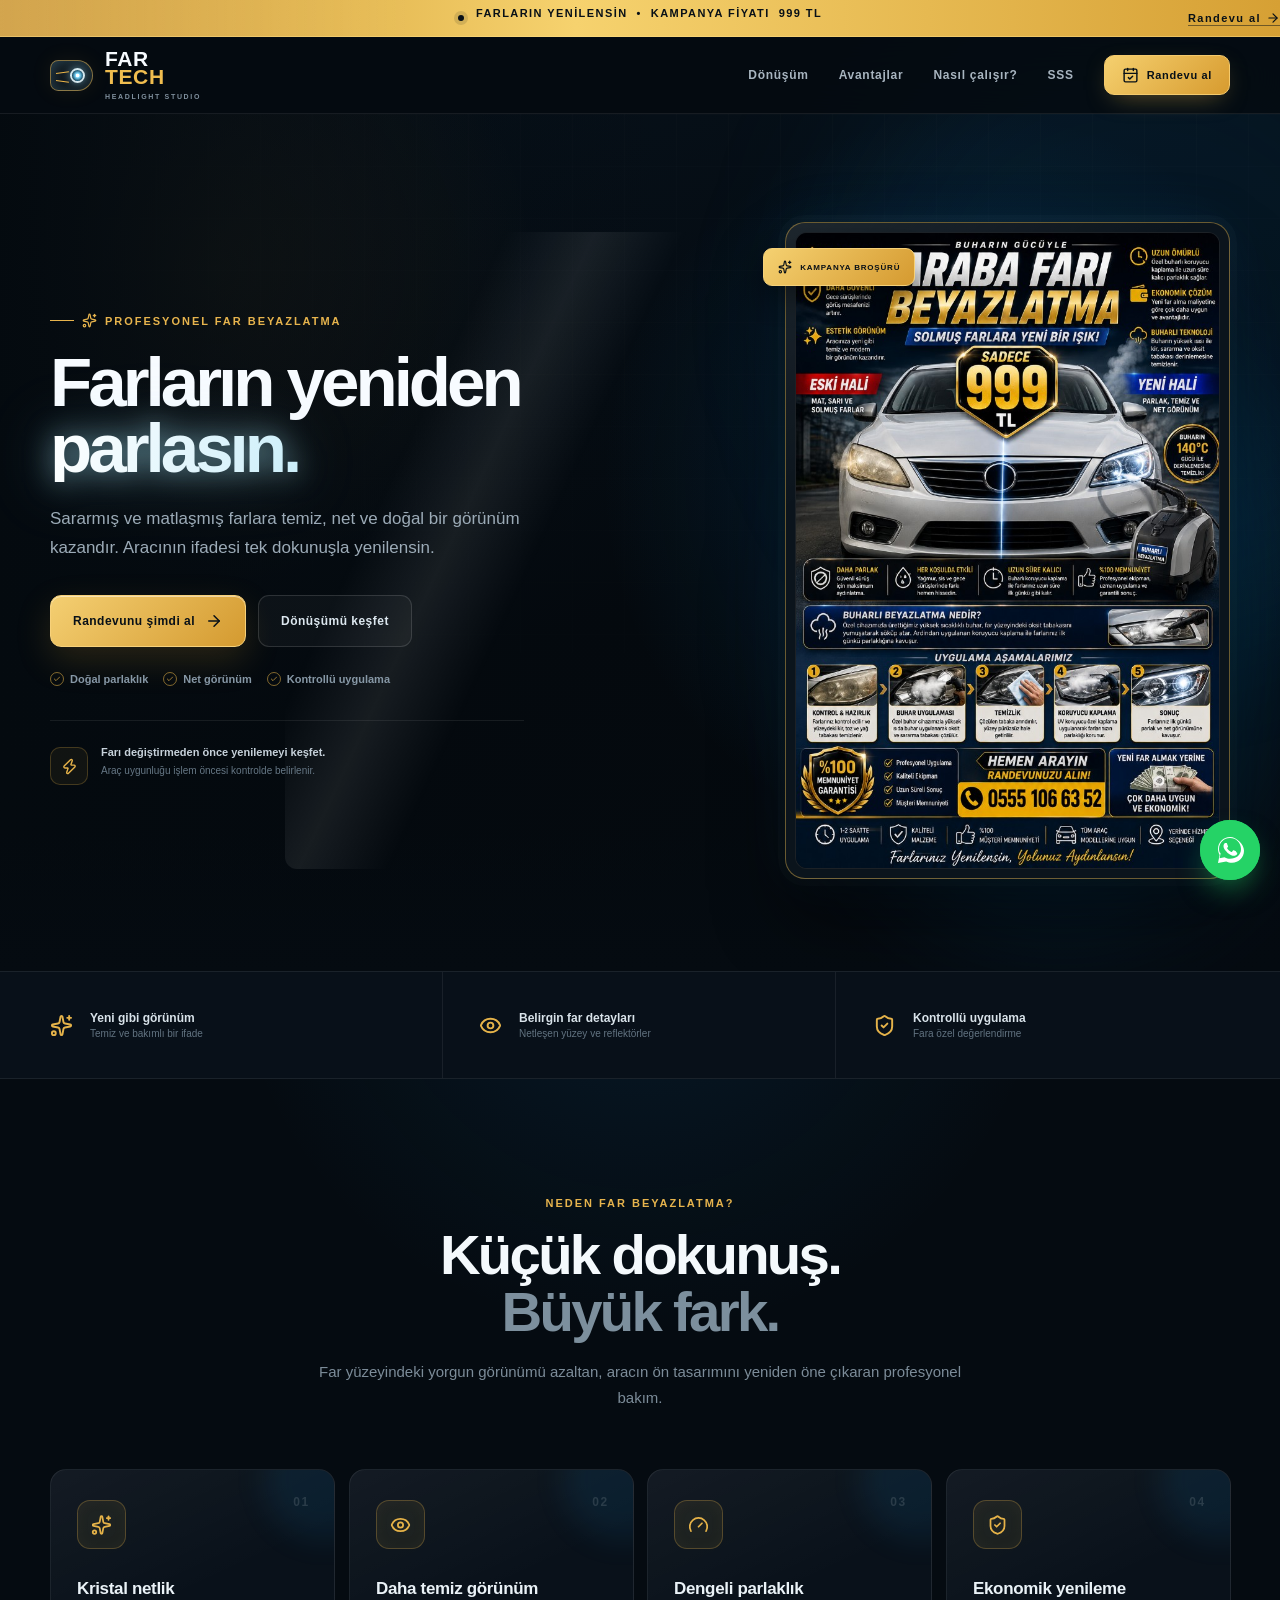
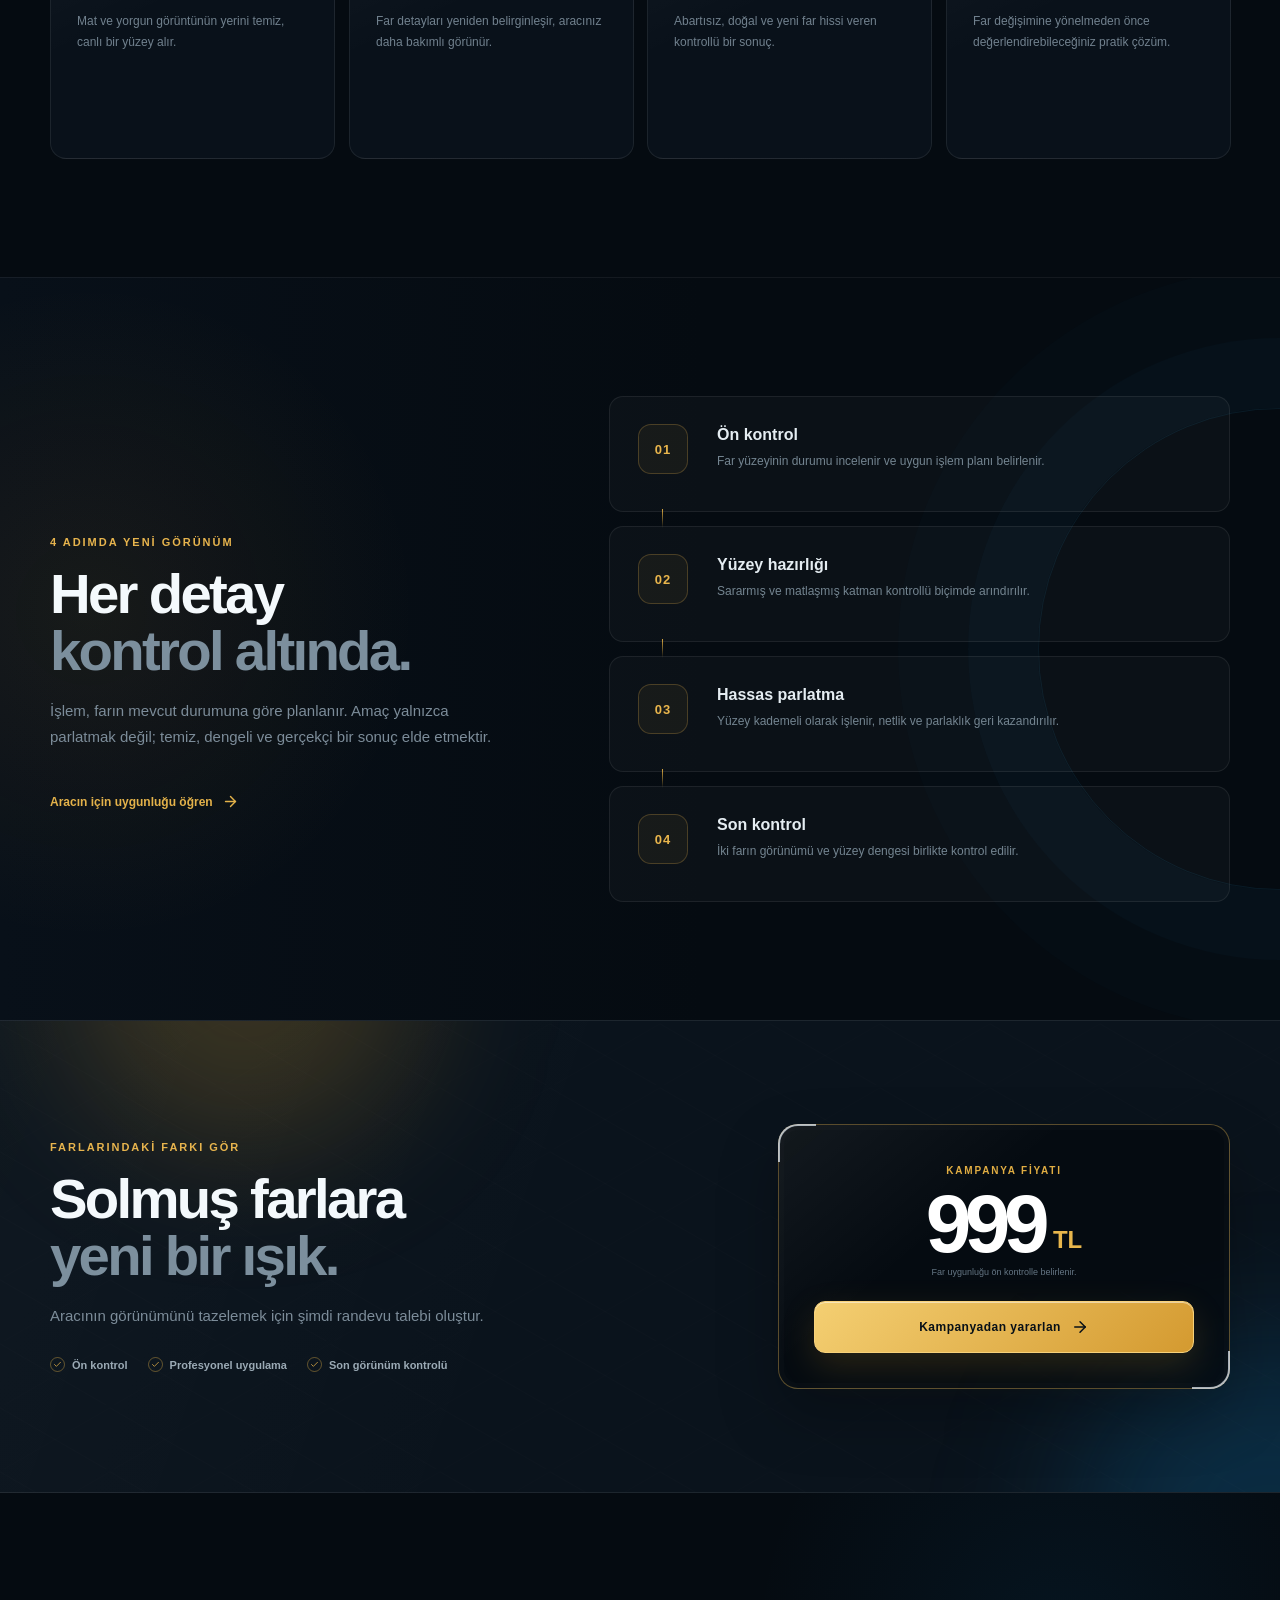
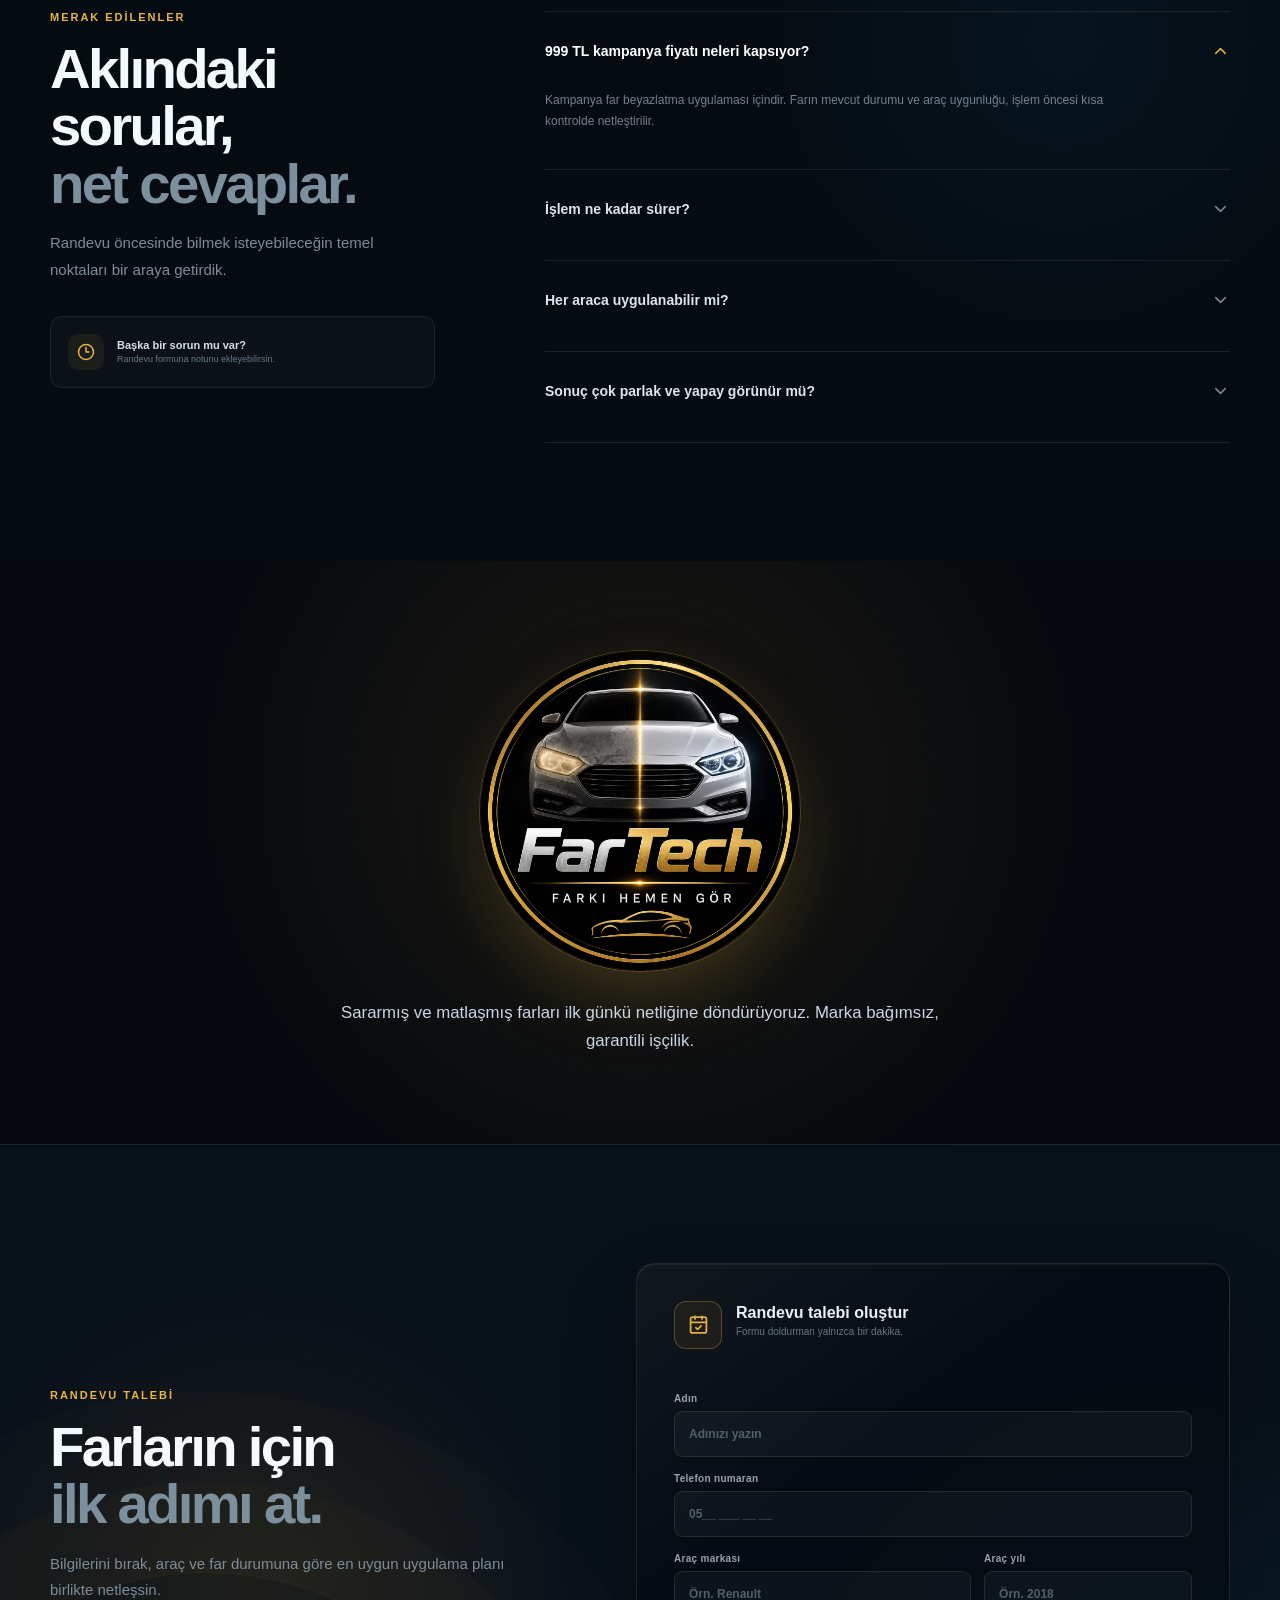
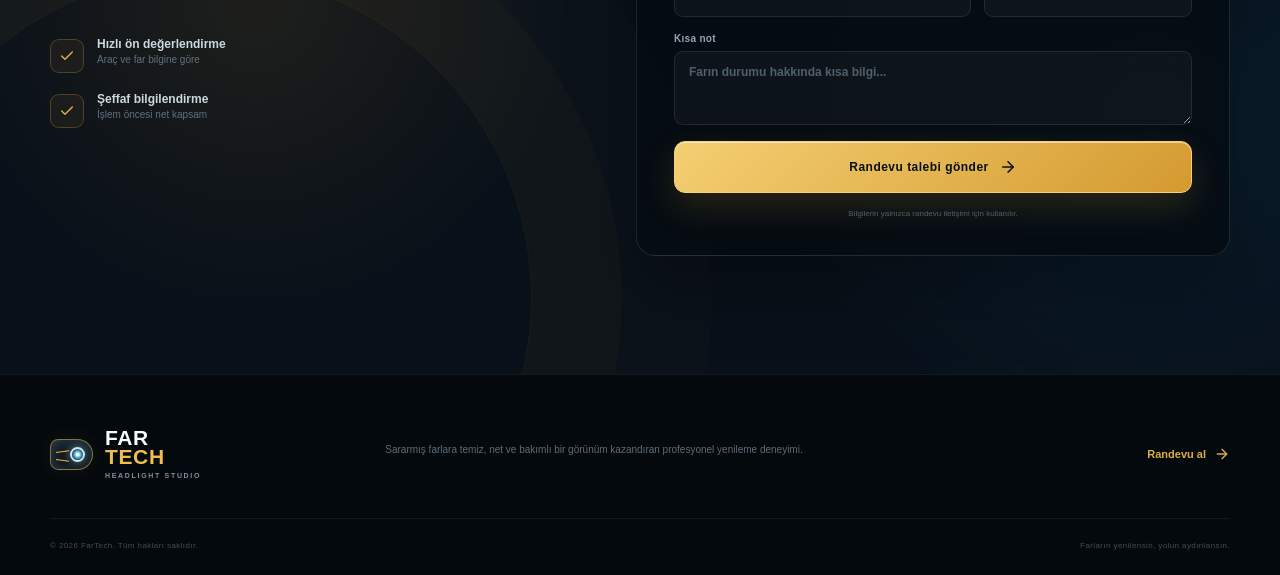
==== commit 9279f15e: "#2 cila: hero far-isigi glow (parlasin camgobegi + nefes) + CTA altin hale Site zaten koyu premium; " ====
--- a/index.html
+++ b/index.html
@@ -95,10 +95,40 @@
   color: #c9d6e5; font-size: 1.05rem; line-height: 1.65;
 }
 
+/* ---------- #2 CILA: hero "far isigi" — parlasin kelimesi restore edilmis far gibi yanar ----------
+   Site zaten koyu premium; bu, Porsche/Linear seviyesi tek guclu vurgu (imza an). */
+.hero-section .hero-copy h1 span,
+.hero-copy h1 span{
+  /* soguk beyaz -> temiz camgobegi (yorgun sari degil, yeni far isigi) */
+  background-image: linear-gradient(105deg, #ffffff 0%, #d7f2fb 42%, #9fe0f2 100%) !important;
+  -webkit-background-clip: text !important;
+  background-clip: text !important;
+  -webkit-text-fill-color: transparent !important;
+  color: transparent !important;
+  /* glyph seklini takip eden yumusak isik halesi */
+  filter: drop-shadow(0 0 14px rgba(159,224,242,.55)) drop-shadow(0 0 30px rgba(159,224,242,.28));
+  animation: fxLampGlow 5s ease-in-out infinite;
+}
+@keyframes fxLampGlow{
+  0%, 100%{ filter: drop-shadow(0 0 10px rgba(159,224,242,.42)) drop-shadow(0 0 24px rgba(159,224,242,.20)); }
+  50%     { filter: drop-shadow(0 0 18px rgba(159,224,242,.70)) drop-shadow(0 0 40px rgba(159,224,242,.34)); }
+}
+
+/* ---------- #2 CILA: birincil CTA'ya ince altin hale (nabizla cakismaz, sakin baglar) ---------- */
+.nav-cta{
+  box-shadow: 0 8px 26px -10px rgba(224,180,75,.55) !important;
+  transition: box-shadow .3s var(--fr-ease), transform .3s var(--fr-ease);
+}
+.nav-cta:hover{
+  box-shadow: 0 12px 34px -10px rgba(224,180,75,.7) !important;
+  transform: translateY(-1px);
+}
+
 /* ---------- Erisilebilirlik: hareket azaltma tercihi ---------- */
 @media (prefers-reduced-motion: reduce){
   .fr-reveal{ opacity: 1 !important; transform: none !important; transition: none !important; }
   .fx-floaty, .fx-pulse::after, .fx-wa::before{ animation: none !important; }
+  .hero-section .hero-copy h1 span, .hero-copy h1 span{ animation: none !important; }
 }
 </style>
   </head>
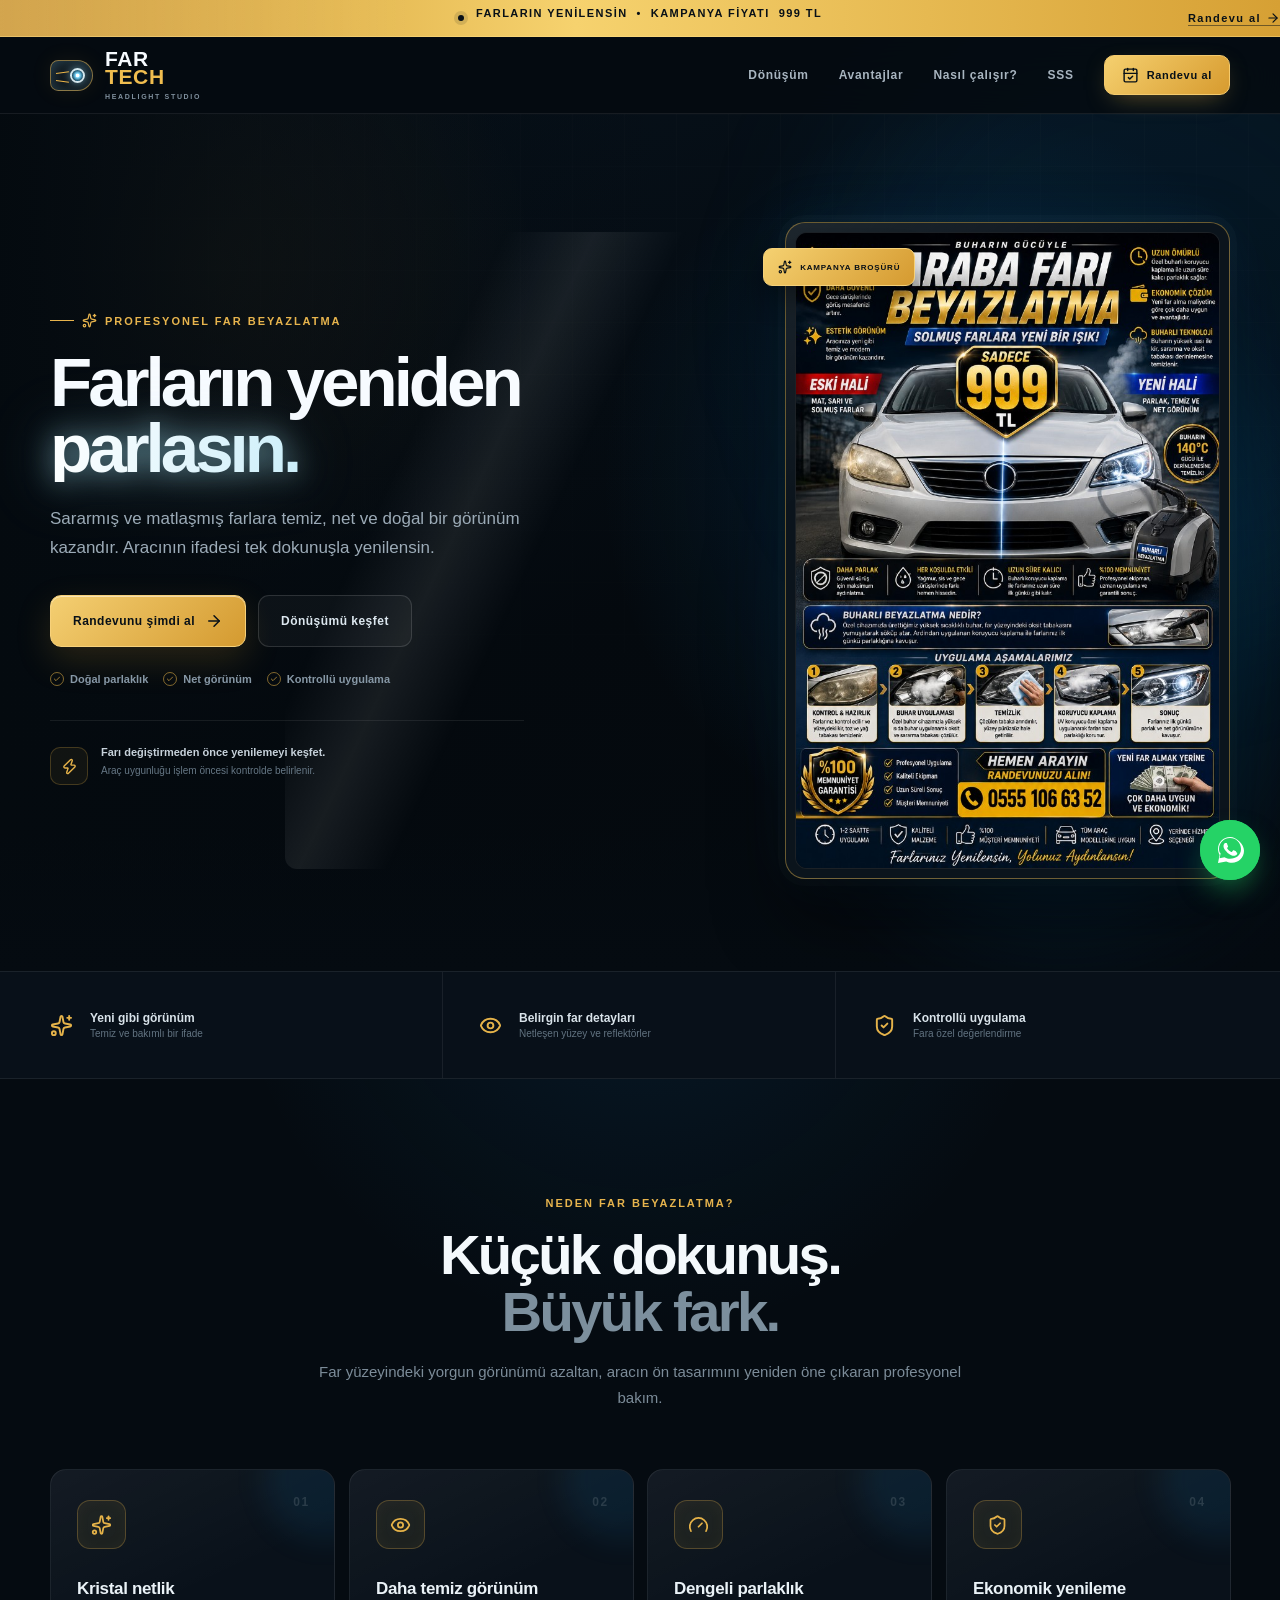
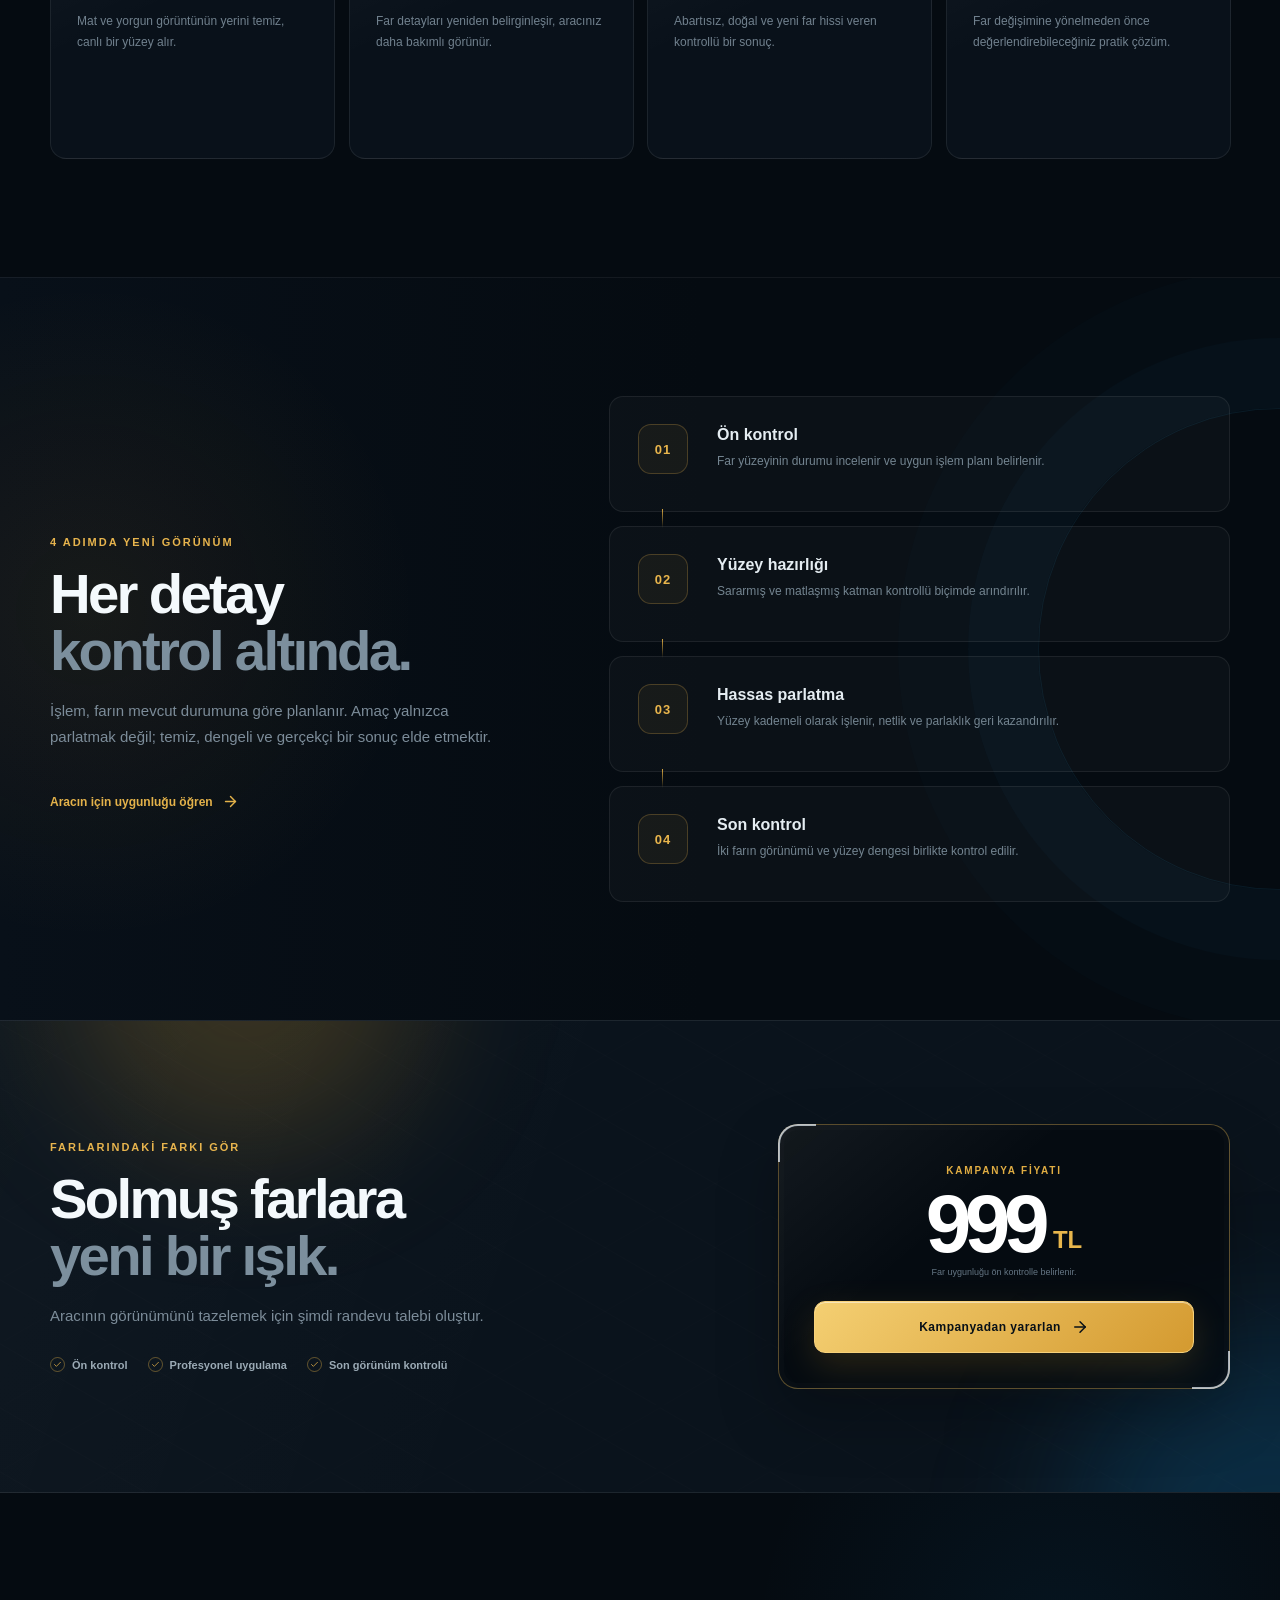
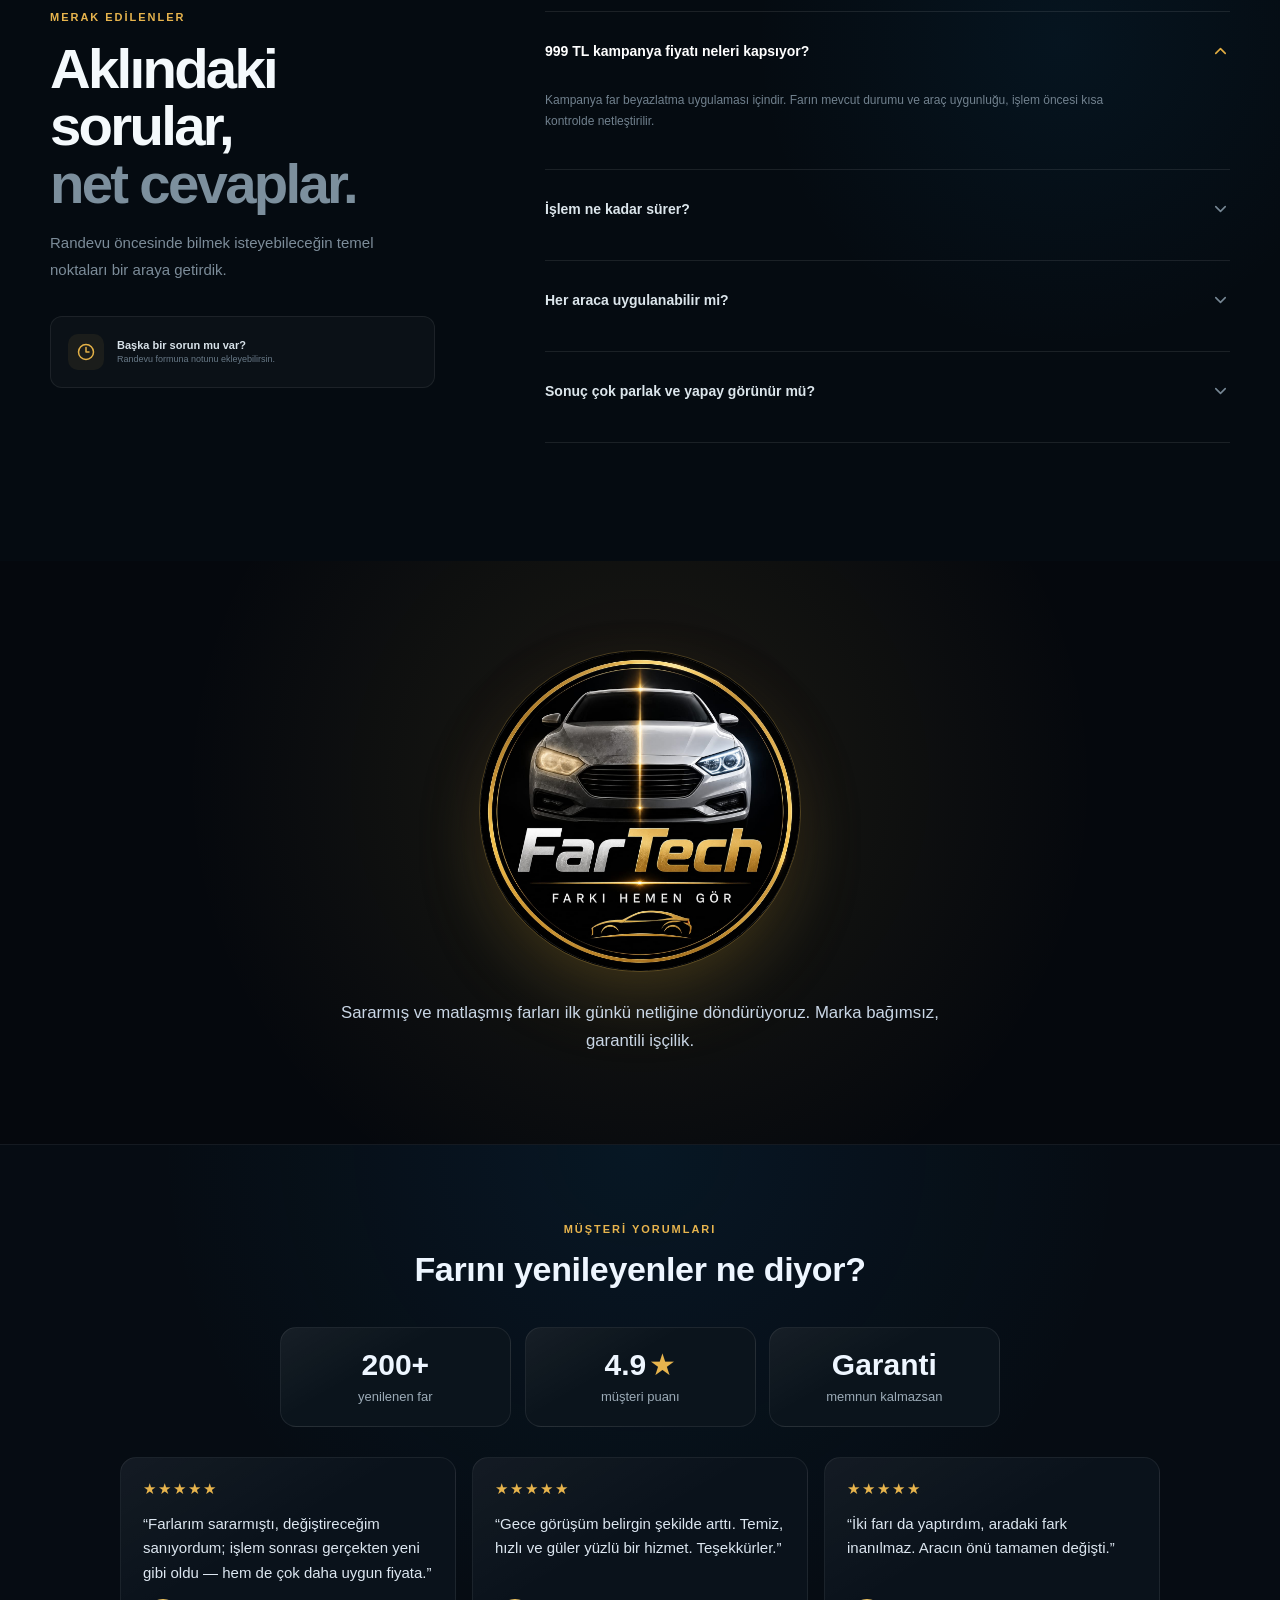
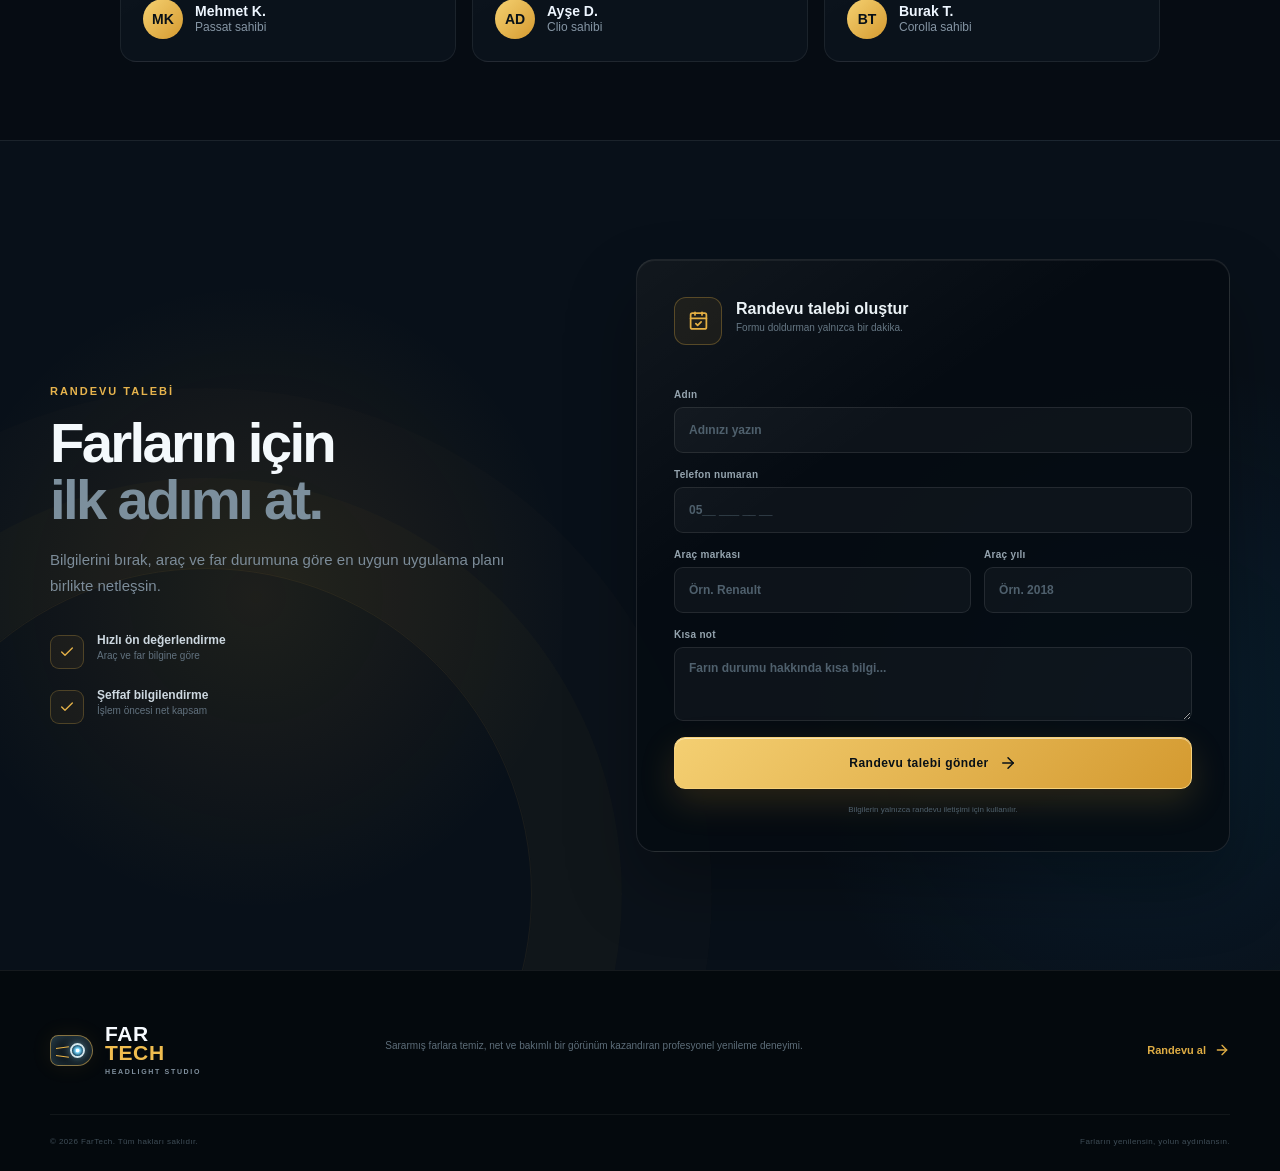
==== commit ea8d1c1c: "#5: guven seridi + musteri yorumlari (TEMSILI icerik) — kanit -> CTA firma bandi ile randevu arasina" ====
--- a/index.html
+++ b/index.html
@@ -122,6 +122,56 @@
 .nav-cta:hover{
   box-shadow: 0 12px 34px -10px rgba(224,180,75,.7) !important;
   transform: translateY(-1px);
+}
+
+/* ---------- #5: Guven seridi + musteri yorumlari (randevunun hemen ustu) ----------
+   TEMSILI icerik — gercek yorum/rakamlar sonra konacak. Allbirds/Glossier dersi: kanit -> CTA. */
+.fx-trust{
+  padding: 78px 24px;
+  background: radial-gradient(circle at 50% 0%, rgba(20,120,190,.10), transparent 55%), #060c13;
+  border-top: 1px solid #ffffff0f;
+}
+.fx-trust-inner{ max-width: 1040px; margin: 0 auto; }
+.fx-trust-head{ text-align: center; margin-bottom: 38px; }
+.fx-trust-kicker{
+  color: #e7b44d; letter-spacing: .18em; font-size: 11px; font-weight: 850; text-transform: uppercase;
+}
+.fx-trust-title{
+  font-size: clamp(24px, 4vw, 34px); font-weight: 800; margin: .45em 0 0;
+  color: #eef6ff; letter-spacing: -.01em;
+}
+.fx-trust-stats{
+  display: grid; grid-template-columns: repeat(3, 1fr); gap: 14px;
+  max-width: 720px; margin: 0 auto 30px;
+}
+.fx-stat{
+  text-align: center; border-radius: 16px; padding: 22px 14px;
+  background: linear-gradient(150deg, #ffffff0c, transparent 40%), #0b141c;
+  border: 1px solid #ffffff14;
+}
+.fx-stat-num{ display: block; font-size: 30px; font-weight: 800; color: #eef6ff; line-height: 1; }
+.fx-stat-star{ color: #e7b44d; margin-left: 3px; }
+.fx-stat-lbl{ display: block; margin-top: 9px; color: #9cabb7; font-size: 13px; }
+.fx-trust-reviews{ display: grid; grid-template-columns: repeat(3, 1fr); gap: 16px; }
+.fx-review{
+  margin: 0; border-radius: 16px; padding: 22px; display: flex; flex-direction: column; gap: 14px;
+  background: linear-gradient(150deg, #ffffff0a, transparent 42%), #0a121b;
+  border: 1px solid #ffffff12;
+}
+.fx-review-stars{ color: #e7b44d; letter-spacing: 2px; font-size: 15px; }
+.fx-review blockquote{ margin: 0; color: #dce6f0; font-size: 15px; line-height: 1.62; }
+.fx-review figcaption{ display: flex; align-items: center; gap: 12px; margin-top: auto; }
+.fx-ava{
+  width: 40px; height: 40px; border-radius: 50%; flex: none;
+  display: grid; place-items: center; font-weight: 800; font-size: 14px; color: #081017;
+  background: linear-gradient(135deg, #f5d171, #d59a30);
+}
+.fx-review-who{ display: flex; flex-direction: column; line-height: 1.3; }
+.fx-review-who b{ color: #eef6ff; font-size: 14px; }
+.fx-review-who span{ color: #8595a4; font-size: 12px; }
+@media (max-width: 820px){
+  .fx-trust-reviews{ grid-template-columns: 1fr; }
+  .fx-trust-stats{ grid-template-columns: 1fr; max-width: 340px; }
 }
 
 /* ---------- Erisilebilirlik: hareket azaltma tercihi ---------- */
@@ -235,6 +285,50 @@
       }
     }
 
+    /* 5c) Guven seridi + musteri yorumlari — firma bandi ile randevu arasi.
+       TEMSILI icerik: gercek yorum/rakamlar sonra degistirilecek. */
+    if (!D.querySelector(".fx-trust")) {
+      var banchor = D.querySelector(".booking-section") || D.querySelector("footer");
+      if (banchor && banchor.parentNode) {
+        var reviews = [
+          { t: "Farlarım sararmıştı, değiştireceğim sanıyordum; işlem sonrası gerçekten yeni gibi oldu — hem de çok daha uygun fiyata.", n: "Mehmet K.", c: "Passat sahibi", a: "MK" },
+          { t: "Gece görüşüm belirgin şekilde arttı. Temiz, hızlı ve güler yüzlü bir hizmet. Teşekkürler.", n: "Ayşe D.", c: "Clio sahibi", a: "AD" },
+          { t: "İki farı da yaptırdım, aradaki fark inanılmaz. Aracın önü tamamen değişti.", n: "Burak T.", c: "Corolla sahibi", a: "BT" }
+        ];
+        var cards = reviews.map(function (r) {
+          return '<figure class="fx-review fr-reveal">' +
+            '<div class="fx-review-stars" aria-label="5 uzerinden 5">★★★★★</div>' +
+            '<blockquote>“' + r.t + '”</blockquote>' +
+            '<figcaption><span class="fx-ava">' + r.a + '</span>' +
+            '<span class="fx-review-who"><b>' + r.n + '</b><span>' + r.c + '</span></span></figcaption>' +
+            '</figure>';
+        }).join("");
+
+        var tsec = D.createElement("section");
+        tsec.className = "fx-trust";
+        tsec.innerHTML =
+          '<div class="fx-trust-inner">' +
+            '<div class="fx-trust-head fr-reveal">' +
+              '<div class="fx-trust-kicker">MÜŞTERİ YORUMLARI</div>' +
+              '<h2 class="fx-trust-title">Farını yenileyenler ne diyor?</h2>' +
+            '</div>' +
+            '<div class="fx-trust-stats">' +
+              '<div class="fx-stat fr-reveal"><span class="fx-stat-num">200+</span><span class="fx-stat-lbl">yenilenen far</span></div>' +
+              '<div class="fx-stat fr-reveal"><span class="fx-stat-num">4.9<span class="fx-stat-star">★</span></span><span class="fx-stat-lbl">müşteri puanı</span></div>' +
+              '<div class="fx-stat fr-reveal"><span class="fx-stat-num">Garanti</span><span class="fx-stat-lbl">memnun kalmazsan</span></div>' +
+            '</div>' +
+            '<div class="fx-trust-reviews">' + cards + '</div>' +
+          '</div>';
+        banchor.parentNode.insertBefore(tsec, banchor);
+
+        // stagger (dalga) — bu elemanlar block 6'daki gozlemciye dahil olur
+        var st = tsec.querySelectorAll(".fx-trust-reviews > .fx-review");
+        for (var i = 0; i < st.length; i++) st[i].style.transitionDelay = (i * 90) + "ms";
+        var sc = tsec.querySelectorAll(".fx-trust-stats > .fx-stat");
+        for (var j = 0; j < sc.length; j++) sc[j].style.transitionDelay = (j * 70) + "ms";
+      }
+    }
+
     /* 6) IntersectionObserver: eleman gorunur olunca .fr-in ekle (KILIT SATIR)
        ONEMLI: siniflar mount'tan SONRA eklendigi icin, ilk gizlemeyi
        transition'siz yapariz (fr-prep) -> "sonup tekrar belirme" flasi olmaz. */
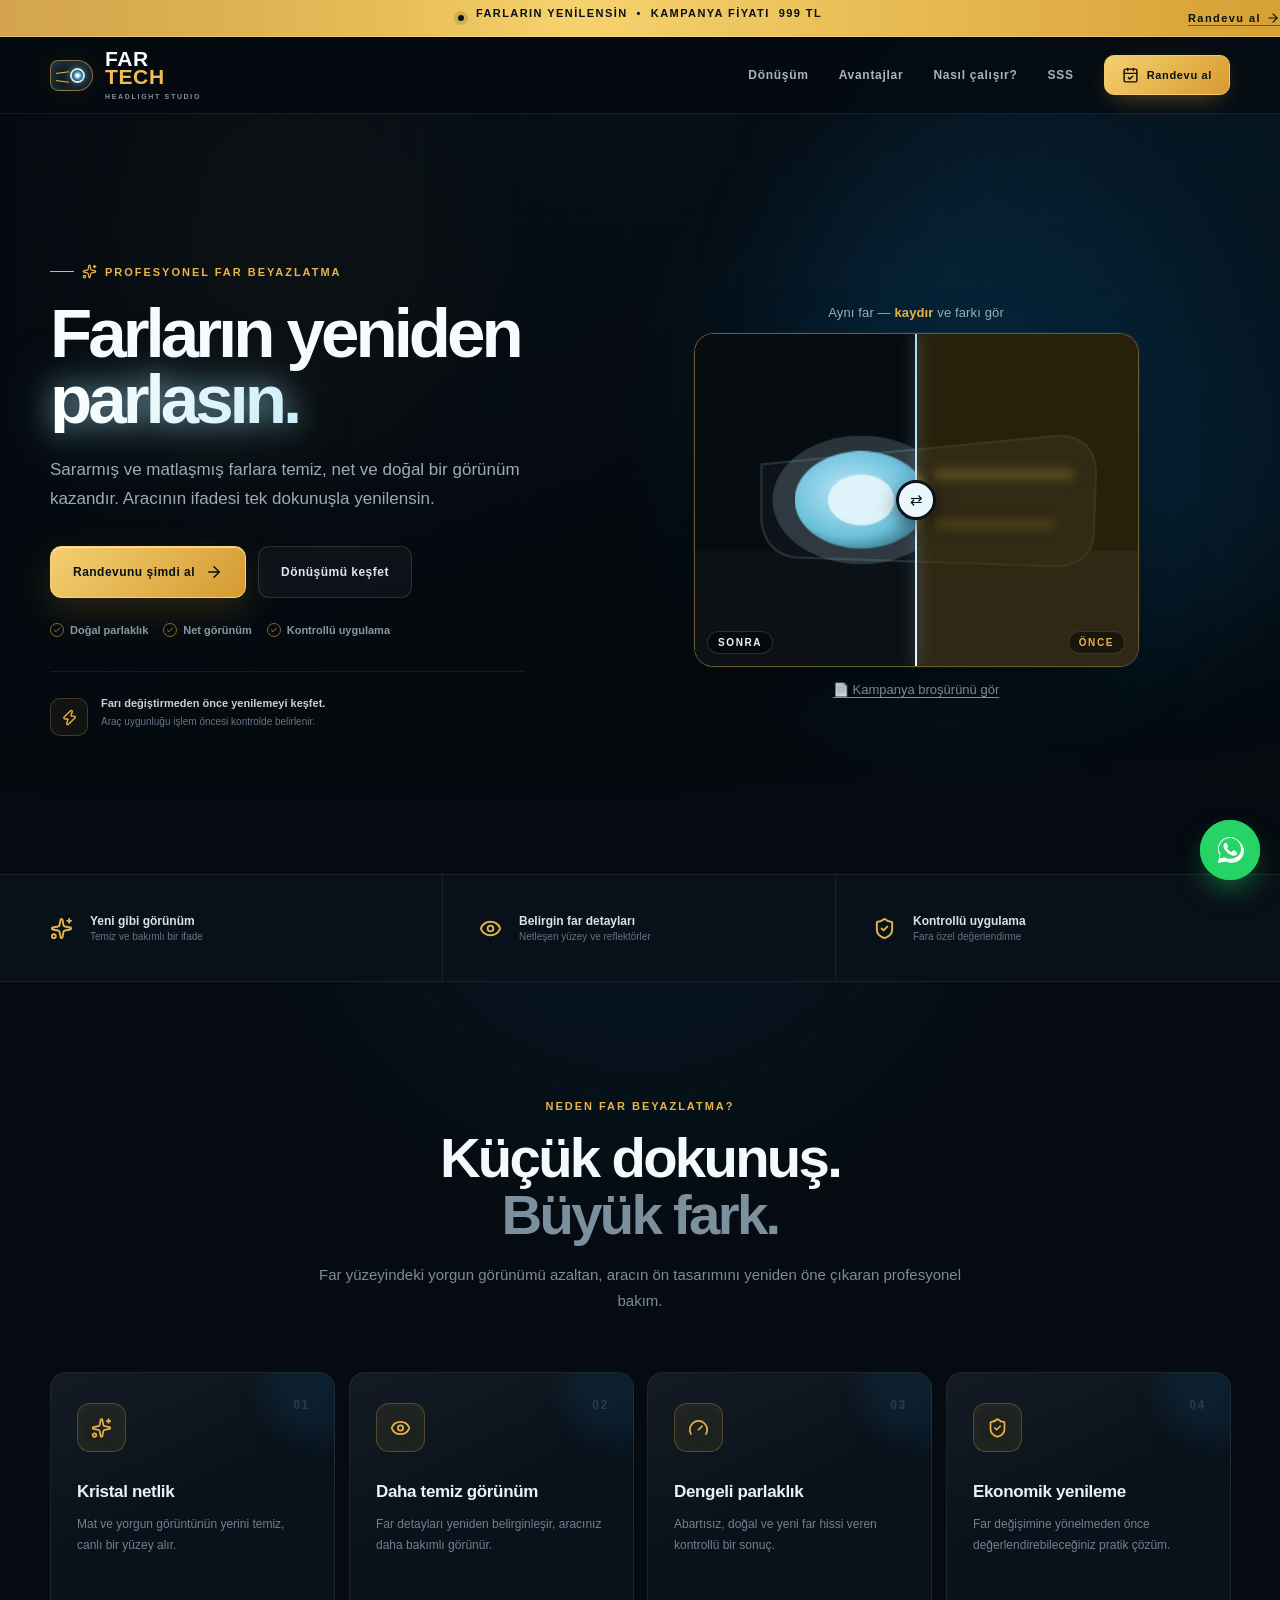
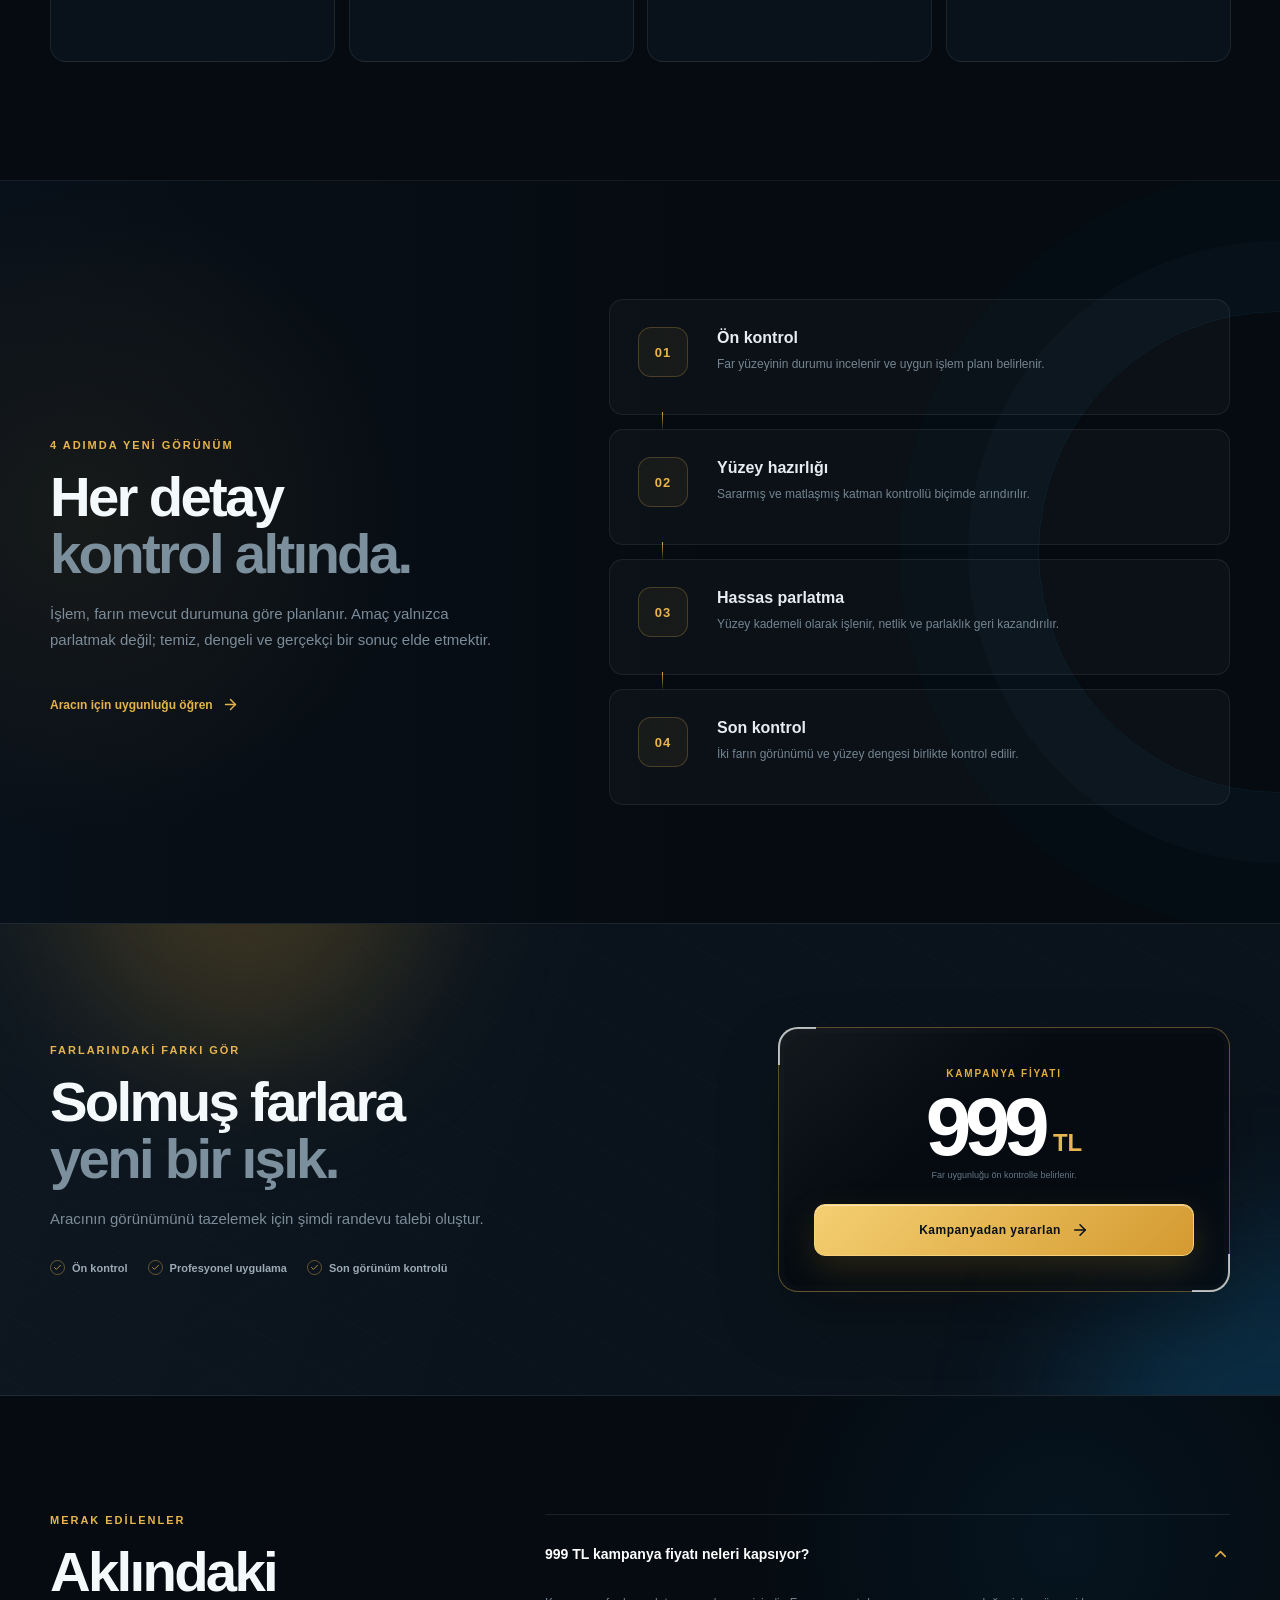
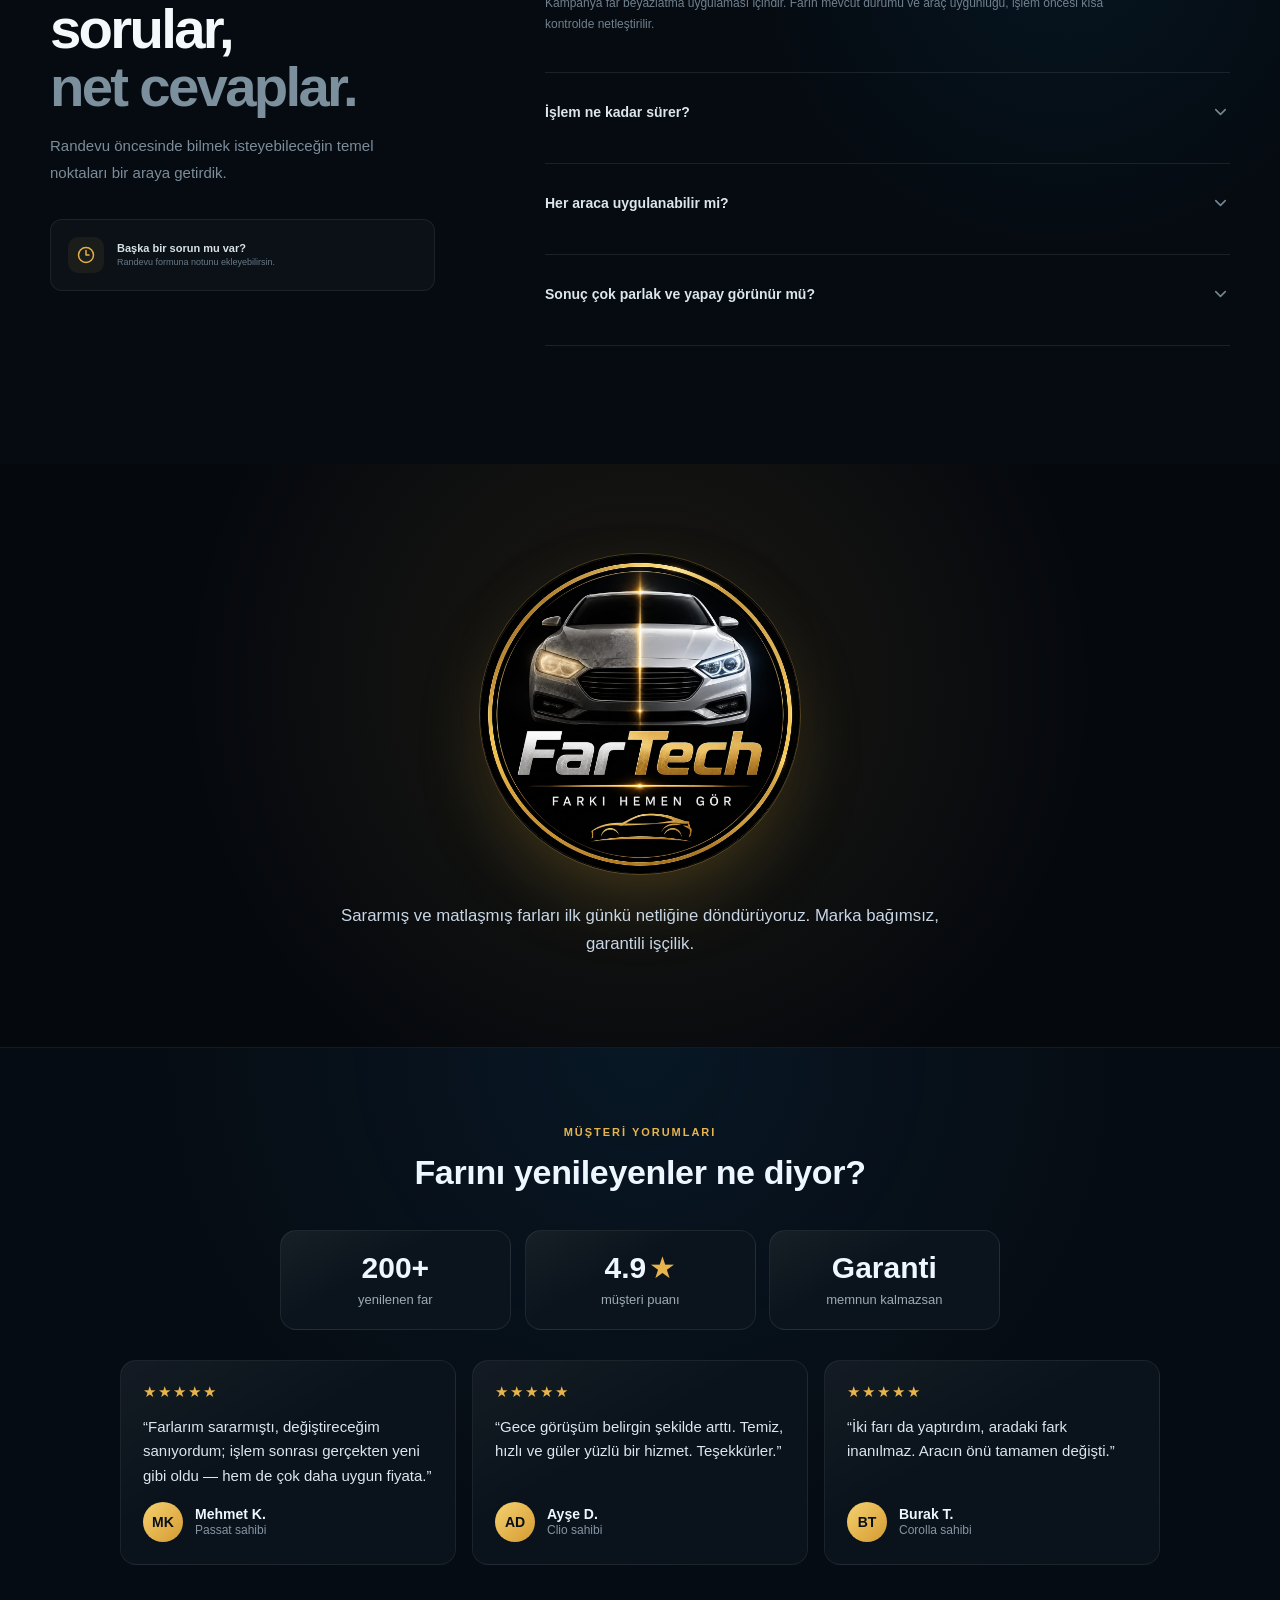
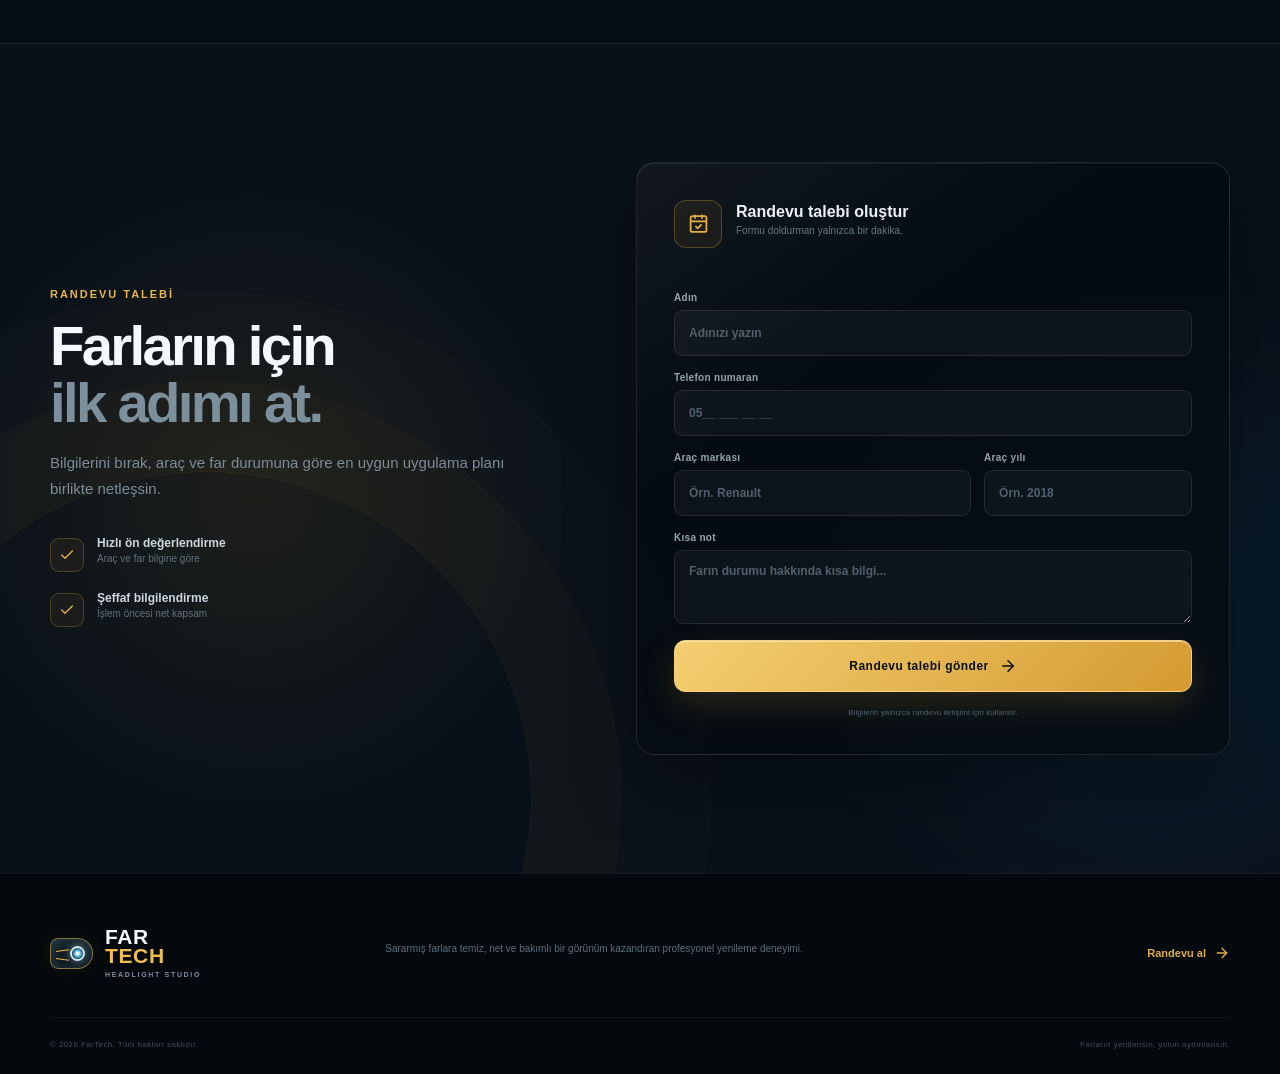
==== commit 2a49e3f0: "#01: once/sonra kaydirmali hero gorseli (temsili far cizimi) - enhance.js block 5e: hero-visual'a su" ====
--- a/index.html
+++ b/index.html
@@ -173,6 +173,60 @@
   .fx-trust-reviews{ grid-template-columns: 1fr; }
   .fx-trust-stats{ grid-template-columns: 1fr; max-width: 340px; }
 }
+
+/* ---------- #01: ONCE/SONRA kaydirmali hero gorseli ----------
+   Far beyazlatma zaten bir once/sonra urunu; ziyaretci donusumu parmagiyla gorur.
+   Icerik TEMSILI far cizimi — gercek foto gelince layer'lardaki svg <img> ile degisir. */
+.fx-ba-wrap{
+  width: min(100%, 445px); margin: 0 auto;
+  display: flex; flex-direction: column; gap: 13px;
+}
+.fx-ba-cap{ text-align: center; color: #9cabb7; font-size: 13px; margin: 0; letter-spacing: .01em; }
+.fx-ba-cap b{ color: #e7b44d; }
+.fx-ba{
+  position: relative; border-radius: 20px; overflow: hidden; aspect-ratio: 4 / 3;
+  user-select: none; -webkit-user-select: none; touch-action: pan-y;
+  border: 1px solid #eebc506b; background: #0b141c;
+  box-shadow: 0 0 0 1px #ffffff0a, 0 30px 70px -30px rgba(0,0,0,.8);
+}
+.fx-ba-layer{ position: absolute; inset: 0; }
+.fx-ba-after{ clip-path: inset(0 calc(100% - var(--x, 50%)) 0 0); }
+.fx-ba svg{ width: 100%; height: 100%; display: block; }
+.fx-ba-tag{
+  position: absolute; bottom: 12px; font-size: 10px; font-weight: 800;
+  letter-spacing: .16em; text-transform: uppercase; padding: 5px 10px; border-radius: 999px;
+  background: rgba(0,0,0,.45); -webkit-backdrop-filter: blur(4px); backdrop-filter: blur(4px);
+  border: 1px solid #ffffff24; pointer-events: none;
+}
+.fx-ba-tag.a{ left: 12px; color: #eaf8fd; }   /* sonra (net taraf) */
+.fx-ba-tag.b{ right: 12px; color: #e7b44d; }   /* once (sari taraf) */
+.fx-ba-div{
+  position: absolute; top: 0; bottom: 0; left: var(--x, 50%); width: 2px; transform: translateX(-1px);
+  background: linear-gradient(#9fe0f2, #eaf8fd); pointer-events: none;
+  box-shadow: 0 0 14px rgba(159,224,242,.7);
+}
+.fx-ba-knob{
+  position: absolute; top: 50%; left: var(--x, 50%); width: 40px; height: 40px;
+  transform: translate(-50%, -50%); border-radius: 50%;
+  background: #eaf8fd; border: 3px solid #0b141c; pointer-events: none;
+  display: grid; place-items: center; color: #0b141c; font-weight: 800; font-size: 15px;
+  box-shadow: 0 6px 18px rgba(0,0,0,.5);
+}
+.fx-ba input[type="range"]{
+  position: absolute; inset: 0; width: 100%; height: 100%; margin: 0;
+  opacity: 0; cursor: ew-resize;
+}
+.fx-ba input[type="range"]:focus-visible ~ .fx-ba-div{ outline: 3px solid #9fe0f2; outline-offset: 3px; }
+/* tek seferlik ipucu: yuklenince kaydirici kendiliginden bir suzulur */
+.fx-ba.fx-hint .fx-ba-after{ transition: clip-path .7s var(--fr-ease); }
+.fx-ba.fx-hint .fx-ba-div,
+.fx-ba.fx-hint .fx-ba-knob{ transition: left .7s var(--fr-ease); }
+.fx-ba-brosur{ text-align: center; }
+.fx-ba-brosur button{
+  background: none; border: 0; color: #9cabb7; font-size: 13px; cursor: pointer;
+  text-decoration: underline; text-underline-offset: 3px; padding: 2px 6px;
+}
+.fx-ba-brosur button:hover{ color: #eef6ff; }
 
 /* ---------- Erisilebilirlik: hareket azaltma tercihi ---------- */
 @media (prefers-reduced-motion: reduce){
@@ -203,6 +257,10 @@
   var D = document, H = D.documentElement;
   var reduce = window.matchMedia("(prefers-reduced-motion: reduce)").matches;
 
+  // ==== TEK NUMARA ==== degistirince hem WhatsApp yuvarlagi hem randevu formu birlikte guncellenir.
+  // FarTech WhatsApp numarasi (Arda onayladi 2026-08-02, gercek numara; format: bagi 90, bosluksuz):
+  var WA = "905551066352";
+
   // JS aktif: reveal elemanlarini gizlemeye izin ver (JS yoksa gizlenmez).
   H.classList.add("fr-js");
 
@@ -255,7 +313,7 @@
     if (!D.querySelector(".fx-wa")) {
       var wa = D.createElement("a");
       wa.className = "fx-wa";
-      wa.href = "https://wa.me/905551066352";   // temsili: poster'daki numara
+      wa.href = "https://wa.me/" + WA;   // TEK kaynak: yukaridaki WA sabiti
       wa.target = "_blank";
       wa.rel = "noopener";
       wa.setAttribute("aria-label", "WhatsApp ile yaz");
@@ -329,6 +387,121 @@
       }
     }
 
+    /* 5d) Randevu formu -> WhatsApp'a hazir mesaj (backend/kayit YOK, hesap gerekmez).
+       Musteri formu doldurur -> gonderince tum bilgiler isletmenin WhatsApp'ina hazir mesaj olur. */
+    var bform = D.querySelector(".booking-section form") || D.querySelector(".booking-card form") || D.querySelector("form");
+    if (bform && !bform.__fxWired) {
+      bform.__fxWired = true;
+      bform.addEventListener("submit", function (ev) {
+        ev.preventDefault();
+        ev.stopPropagation();                 // React'in kendi onSubmit'ine ulasmasin
+        if (!bform.checkValidity()) { bform.reportValidity(); return; }   // zorunlu alan kontrolu
+
+        function val(n) { var el = bform.querySelector('[name="' + n + '"]'); return el ? el.value.trim() : ""; }
+        var ad = val("name"), tel = val("phone"), arac = val("car"), yil = val("year"), not = val("note");
+        var aracSatir = arac + (yil ? " (" + yil + ")" : "");
+
+        var msg =
+          "*FarTech — Randevu Talebi*\n" +
+          "👤 Ad: " + ad + "\n" +
+          "📞 Telefon: " + tel + "\n" +
+          "🚗 Araç: " + aracSatir + "\n" +
+          "📝 Not: " + (not || "-");
+
+        window.open("https://wa.me/" + WA + "?text=" + encodeURIComponent(msg), "_blank", "noopener");
+
+        var btn = bform.querySelector('button[type="submit"]') || bform.querySelector("button");
+        if (btn && !btn.__busy) {
+          btn.__busy = true;
+          var old = btn.textContent;
+          btn.textContent = "WhatsApp açılıyor…";
+          setTimeout(function () { btn.textContent = old; btn.__busy = false; }, 3500);
+        }
+      }, false);
+    }
+
+    /* 5e) ONCE/SONRA kaydirmali hero gorseli — far beyazlatma zaten bir once/sonra urunu.
+       TEMSILI far cizimi; gercek foto gelince iki layer'daki svg birer <img> ile degistirilir. */
+    var heroVisual = D.querySelector(".hero-visual");
+    if (heroVisual && !heroVisual.querySelector(".fx-ba-wrap")) {
+
+      function lamp(state) {
+        var before = state === "before";
+        var housing = before ? "#181410" : "#0e1319";
+        var lensA = before ? "#c9a24a" : "#bfe9f6", lensB = before ? "#8f7326" : "#5bb9d6";
+        var glow = before ? 0 : 1, haze = before ? 0.55 : 0;
+        return '' +
+          '<svg viewBox="0 0 400 300" preserveAspectRatio="xMidYMid slice" xmlns="http://www.w3.org/2000/svg">' +
+          '<defs>' +
+          '<radialGradient id="lg-' + state + '" cx="42%" cy="42%" r="65%">' +
+          '<stop offset="0%" stop-color="' + lensA + '"/><stop offset="70%" stop-color="' + lensB + '"/>' +
+          '<stop offset="100%" stop-color="' + (before ? "#5c4a1c" : "#1c5f76") + '"/></radialGradient>' +
+          '<filter id="bl-' + state + '"><feGaussianBlur stdDeviation="' + (before ? 4.5 : 0.4) + '"/></filter>' +
+          '</defs>' +
+          '<rect width="400" height="300" fill="' + (before ? "#0a0805" : "#070c11") + '"/>' +
+          '<rect x="-20" y="196" width="440" height="140" fill="' + (before ? "#141210" : "#0c1116") + '"/>' +
+          '<path d="M60 118 L330 92 Q360 94 362 124 L360 182 Q358 206 330 210 L90 202 Q64 198 60 170 Z" fill="' + housing + '" stroke="' + (before ? "#2a2110" : "#223038") + '" stroke-width="2"/>' +
+          '<g filter="url(#bl-' + state + ')">' +
+          '<ellipse cx="150" cy="150" rx="60" ry="44" fill="url(#lg-' + state + ')"/>' +
+          '<ellipse cx="150" cy="150" rx="30" ry="23" fill="' + (before ? "#6b571f" : "#eaf8fd") + '" opacity="' + (before ? 0.5 : 0.95) + '"/>' +
+          '<rect x="215" y="122" width="128" height="10" rx="5" fill="' + (before ? "#7a6428" : "#bfe9f6") + '" opacity="' + (before ? 0.55 : 0.95) + '"/>' +
+          '<rect x="215" y="168" width="110" height="8" rx="4" fill="' + (before ? "#6b571f" : "#8fd3e8") + '" opacity="' + (before ? 0.45 : 0.85) + '"/></g>' +
+          '<ellipse cx="150" cy="150" rx="80" ry="58" fill="#bfe9f6" opacity="' + (glow * 0.18) + '"/>' +
+          '<ellipse cx="279" cy="127" rx="82" ry="17" fill="#bfe9f6" opacity="' + (glow * 0.14) + '"/>' +
+          '<rect width="400" height="300" fill="#caa23e" opacity="' + (haze * 0.28) + '"/>' +
+          '<rect width="400" height="300" fill="#3a2f12" opacity="' + (haze * 0.15) + '"/>' +
+          '</svg>';
+      }
+
+      var wrap = D.createElement("div");
+      wrap.className = "fx-ba-wrap";
+      wrap.innerHTML =
+        '<p class="fx-ba-cap">Aynı far — <b>kaydır</b> ve farkı gör</p>' +
+        '<div class="fx-ba">' +
+          '<div class="fx-ba-layer">' + lamp("before") + '</div>' +
+          '<div class="fx-ba-layer fx-ba-after">' + lamp("after") + '</div>' +
+          '<span class="fx-ba-tag b">Önce</span>' +
+          '<span class="fx-ba-tag a">Sonra</span>' +
+          '<input type="range" min="0" max="100" value="50" aria-label="Önce ve sonra karşılaştırma kaydırıcısı">' +
+          '<div class="fx-ba-div"></div>' +
+          '<div class="fx-ba-knob">⇄</div>' +
+        '</div>' +
+        '<div class="fx-ba-brosur"><button type="button">📄 Kampanya broşürünü gör</button></div>';
+
+      var poster = heroVisual.querySelector(".hero-poster-card");
+      if (poster) poster.style.display = "none";
+      heroVisual.insertBefore(wrap, heroVisual.firstChild);
+
+      var ba = wrap.querySelector(".fx-ba");
+      var range = wrap.querySelector('input[type="range"]');
+      function setx(v) { ba.style.setProperty("--x", v + "%"); }
+      setx(50);
+
+      var hinting = !reduce;
+      range.addEventListener("input", function () {
+        if (hinting) { hinting = false; ba.classList.remove("fx-hint"); }
+        setx(range.value);
+      });
+
+      var bbtn = wrap.querySelector(".fx-ba-brosur button");
+      if (poster && bbtn) {
+        bbtn.addEventListener("click", function () {
+          var show = poster.style.display === "none";
+          poster.style.display = show ? "" : "none";
+          bbtn.textContent = show ? "▲ Broşürü gizle" : "📄 Kampanya broşürünü gör";
+        });
+      }
+
+      /* tek seferlik ipucu: kaydirici kendiliginden bir suzulur (kullanici dokununca iptal) */
+      if (!reduce) {
+        ba.classList.add("fx-hint");
+        setTimeout(function () { if (hinting) setx(72); }, 550);
+        setTimeout(function () { if (hinting) setx(30); }, 1350);
+        setTimeout(function () { if (hinting) setx(50); }, 2150);
+        setTimeout(function () { ba.classList.remove("fx-hint"); }, 2950);
+      }
+    }
+
     /* 6) IntersectionObserver: eleman gorunur olunca .fr-in ekle (KILIT SATIR)
        ONEMLI: siniflar mount'tan SONRA eklendigi icin, ilk gizlemeyi
        transition'siz yapariz (fr-prep) -> "sonup tekrar belirme" flasi olmaz. */
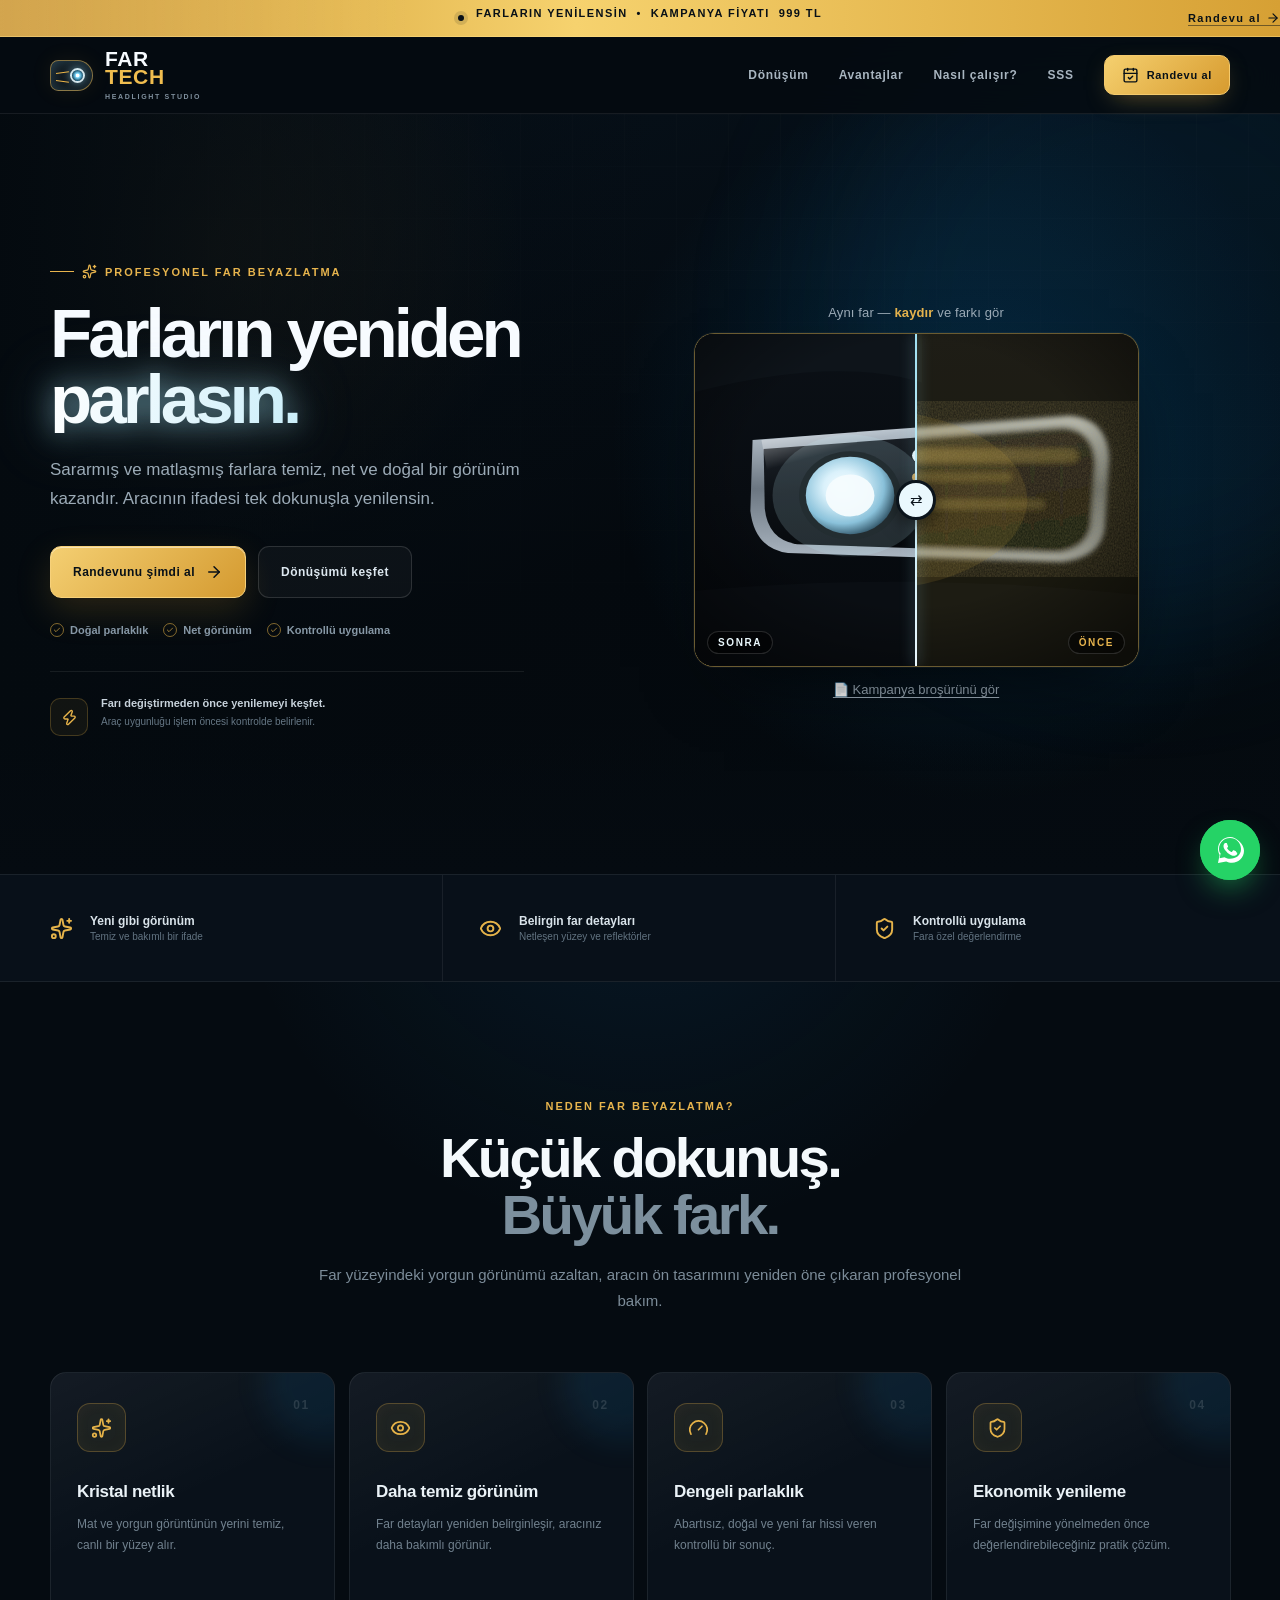
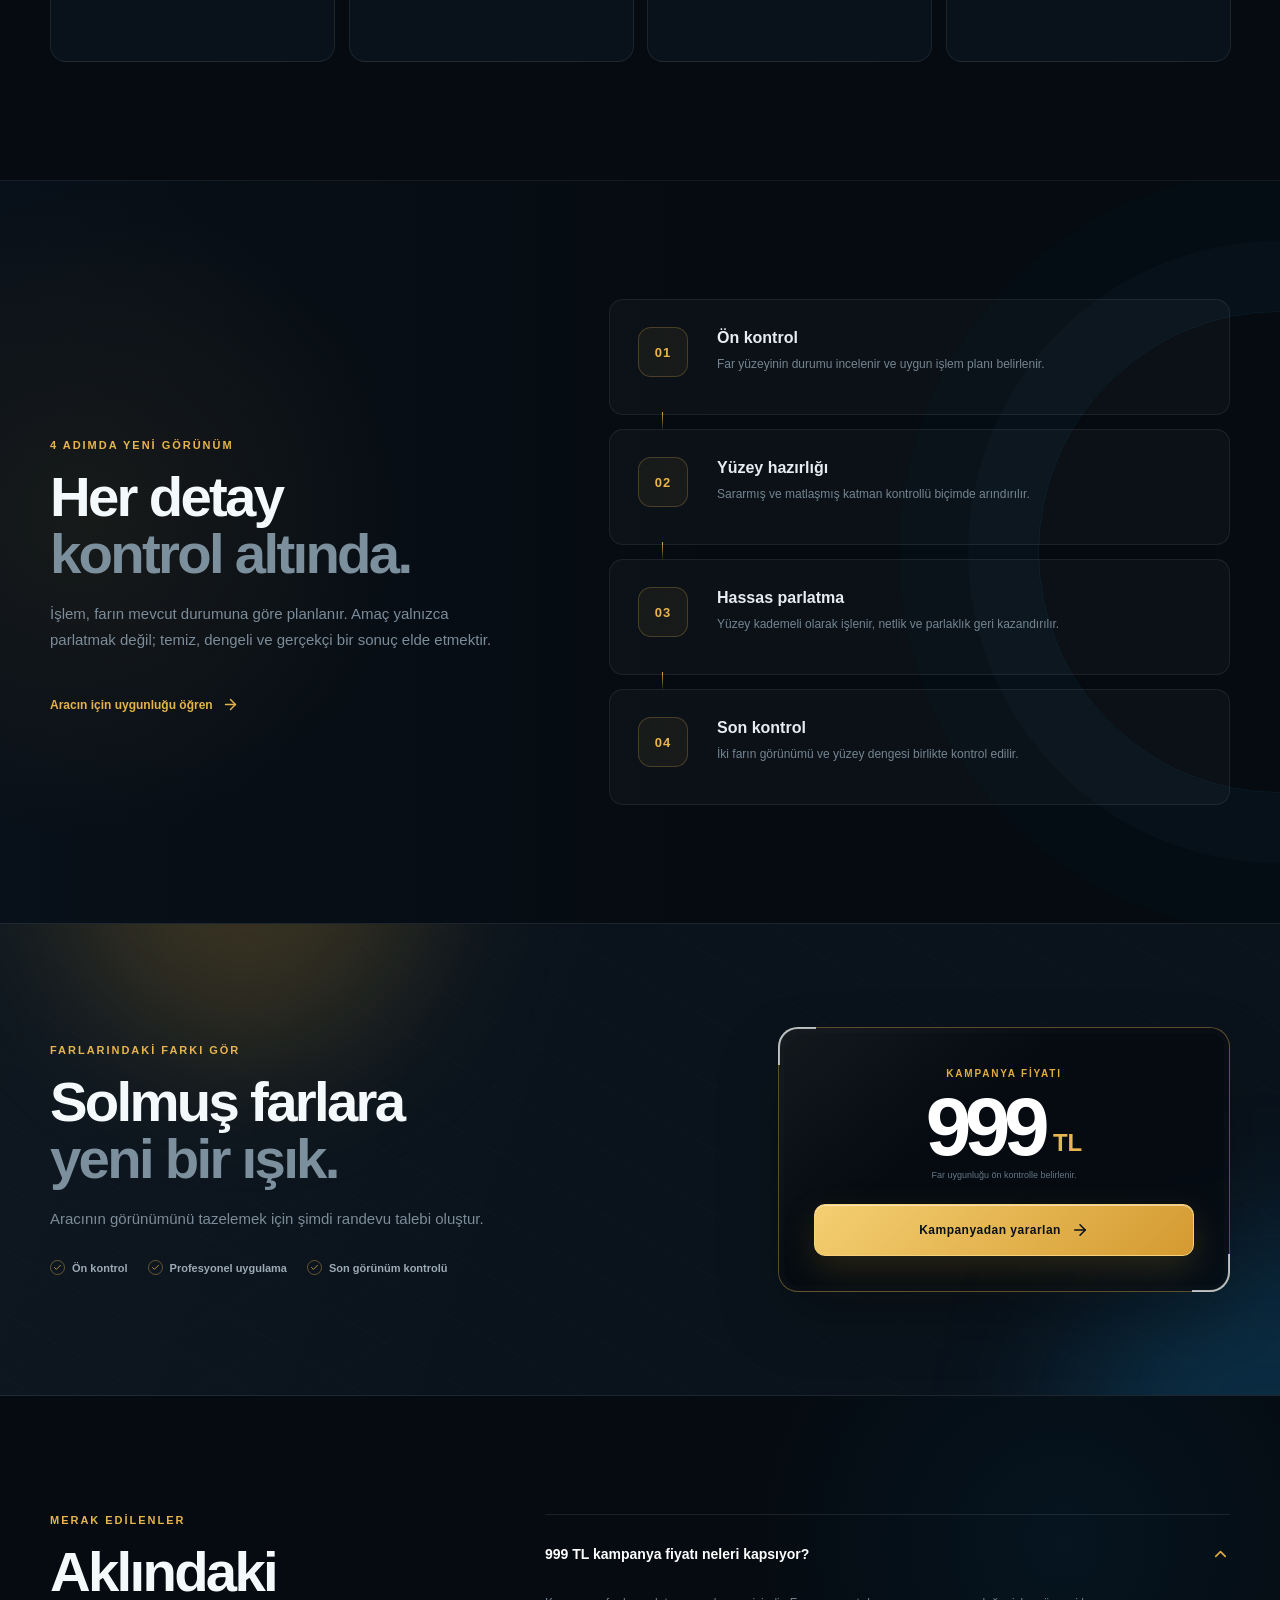
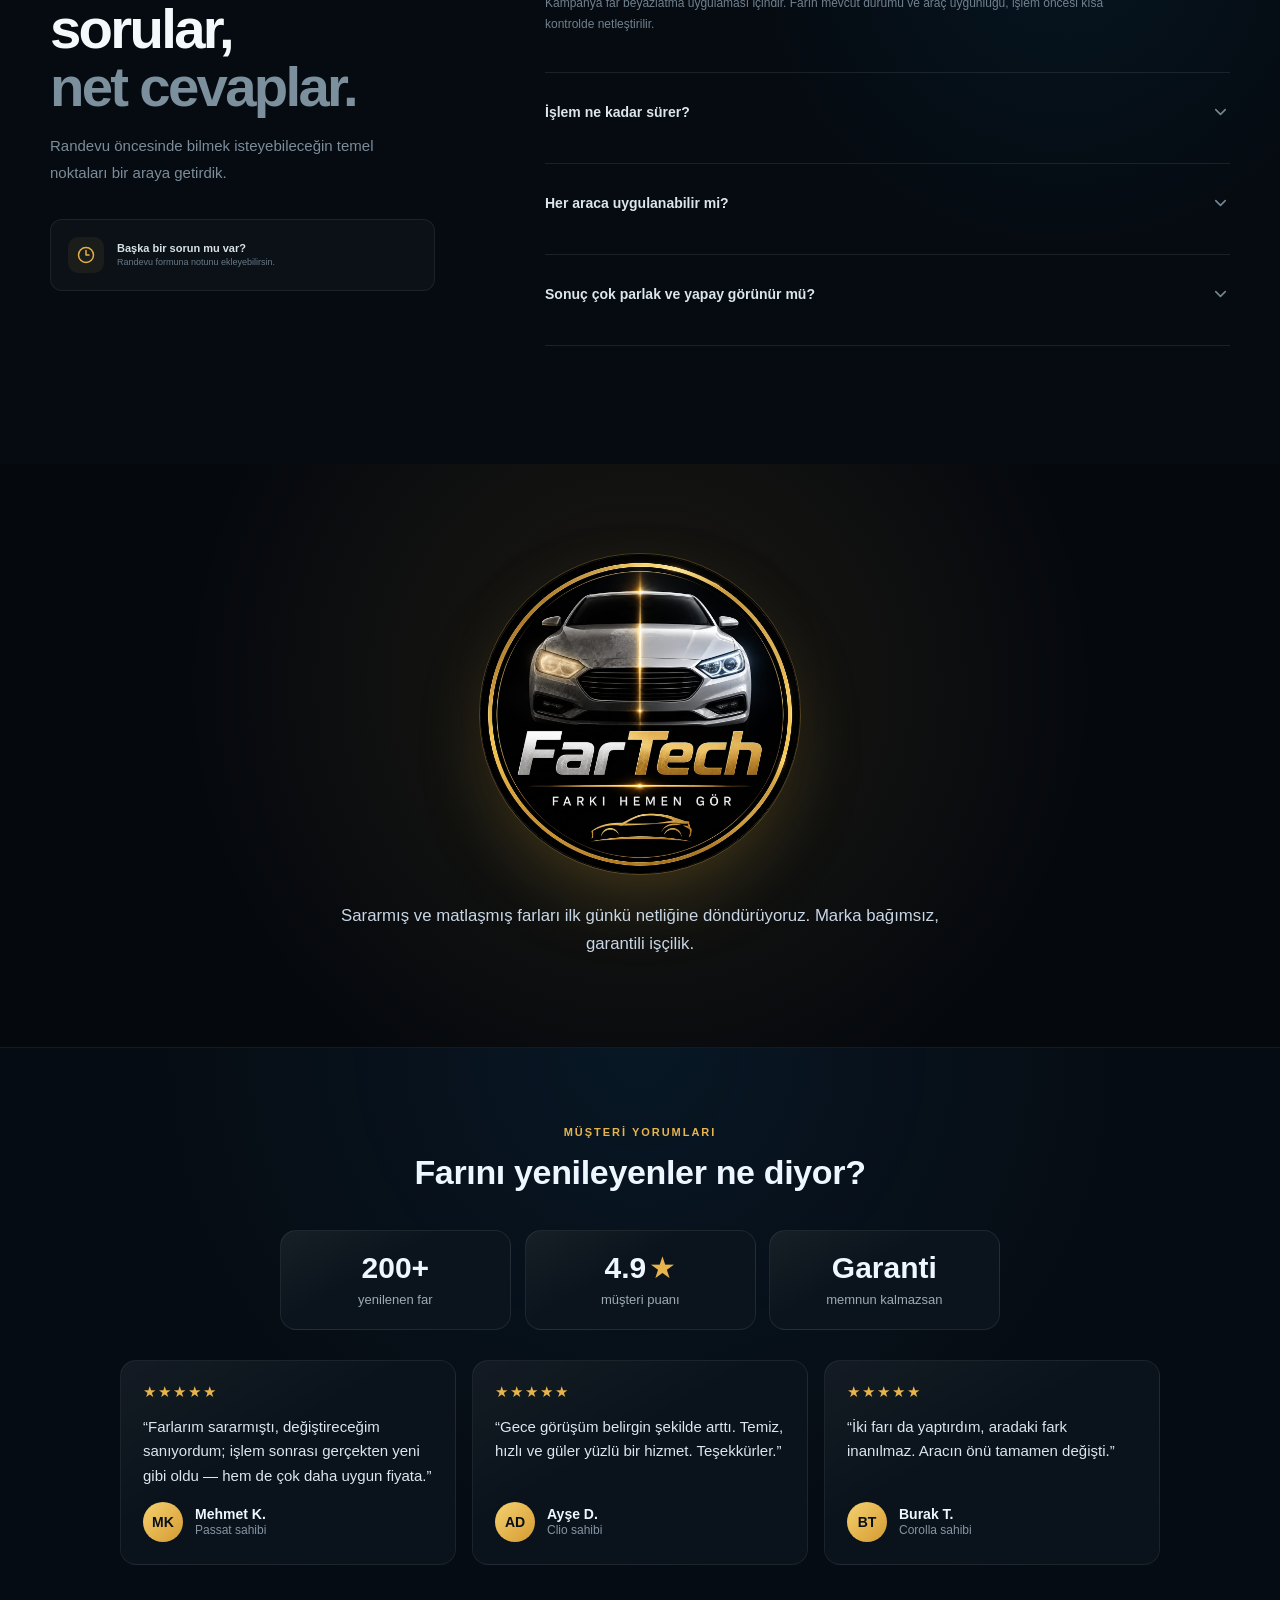
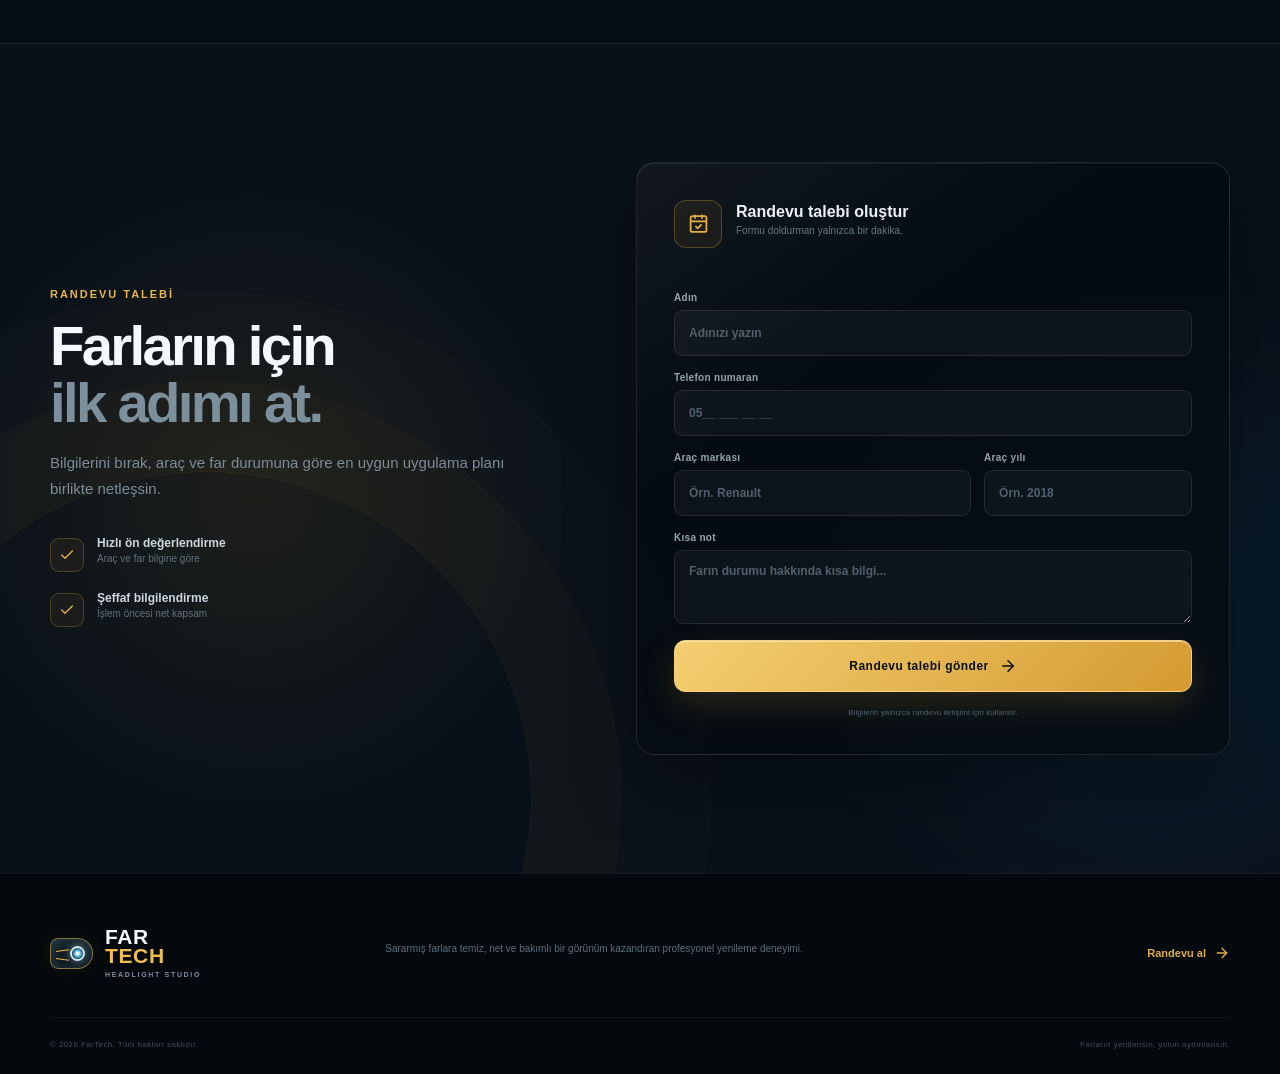
==== commit 090e568c: "#01 gorsel: temsili far cizimi -> gercekci far 'fotografi' SVG - krom cerceve + siyah kasa + projekt" ====
--- a/index.html
+++ b/index.html
@@ -426,30 +426,56 @@
     if (heroVisual && !heroVisual.querySelector(".fx-ba-wrap")) {
 
       function lamp(state) {
-        var before = state === "before";
-        var housing = before ? "#181410" : "#0e1319";
-        var lensA = before ? "#c9a24a" : "#bfe9f6", lensB = before ? "#8f7326" : "#5bb9d6";
-        var glow = before ? 0 : 1, haze = before ? 0.55 : 0;
+        var A = state === "after", u = state;   // u: her SVG icin benzersiz id soneki
+        // reflektor facet cizgileri (housing icinde ince yansimalar)
+        var refl = "";
+        for (var k = 0; k < 6; k++) {
+          refl += '<rect x="' + (200 + k * 26) + '" y="98" width="2" height="96" rx="1" fill="#ffffff" opacity="' + (A ? 0.10 : 0.05) + '"/>';
+        }
         return '' +
           '<svg viewBox="0 0 400 300" preserveAspectRatio="xMidYMid slice" xmlns="http://www.w3.org/2000/svg">' +
           '<defs>' +
-          '<radialGradient id="lg-' + state + '" cx="42%" cy="42%" r="65%">' +
-          '<stop offset="0%" stop-color="' + lensA + '"/><stop offset="70%" stop-color="' + lensB + '"/>' +
-          '<stop offset="100%" stop-color="' + (before ? "#5c4a1c" : "#1c5f76") + '"/></radialGradient>' +
-          '<filter id="bl-' + state + '"><feGaussianBlur stdDeviation="' + (before ? 4.5 : 0.4) + '"/></filter>' +
+            '<linearGradient id="bg-' + u + '" x1="0" y1="0" x2="0" y2="1"><stop offset="0" stop-color="#0b1016"/><stop offset="1" stop-color="#05080c"/></linearGradient>' +
+            '<radialGradient id="vig-' + u + '" cx="50%" cy="42%" r="72%"><stop offset="55%" stop-color="#000" stop-opacity="0"/><stop offset="100%" stop-color="#000" stop-opacity="0.55"/></radialGradient>' +
+            '<linearGradient id="hous-' + u + '" x1="0" y1="0" x2="0.3" y2="1"><stop offset="0" stop-color="#20262d"/><stop offset="0.5" stop-color="#0d1116"/><stop offset="1" stop-color="#05080b"/></linearGradient>' +
+            '<linearGradient id="chr-' + u + '" x1="0" y1="0" x2="0" y2="1"><stop offset="0" stop-color="#c7d2dc"/><stop offset="0.5" stop-color="#6b7681"/><stop offset="1" stop-color="#aeb9c4"/></linearGradient>' +
+            '<radialGradient id="lens-' + u + '" cx="42%" cy="40%" r="62%">' +
+              (A
+                ? '<stop offset="0" stop-color="#ffffff"/><stop offset="0.35" stop-color="#dff2fb"/><stop offset="0.75" stop-color="#7fb9d4"/><stop offset="1" stop-color="#20455a"/>'
+                : '<stop offset="0" stop-color="#f4e7bf"/><stop offset="0.4" stop-color="#c9a85e"/><stop offset="0.8" stop-color="#8a6f2f"/><stop offset="1" stop-color="#4c3d18"/>') +
+            '</radialGradient>' +
+            '<linearGradient id="drl-' + u + '" x1="0" y1="0" x2="1" y2="0">' +
+              (A ? '<stop offset="0" stop-color="#eaf8fd"/><stop offset="1" stop-color="#9fe0f2"/>'
+                 : '<stop offset="0" stop-color="#b7a05a"/><stop offset="1" stop-color="#8a7638"/>') +
+            '</linearGradient>' +
+            '<filter id="oxi-' + u + '" x="-10%" y="-10%" width="120%" height="120%"><feTurbulence type="fractalNoise" baseFrequency="0.9 0.55" numOctaves="2" seed="7" result="n"/><feColorMatrix in="n" type="matrix" values="0 0 0 0 0.72  0 0 0 0 0.58  0 0 0 0 0.24  0 0 0 0.5 0"/></filter>' +
+            '<filter id="haze-' + u + '"><feGaussianBlur stdDeviation="' + (A ? 0 : 2.2) + '"/></filter>' +
+            '<linearGradient id="gloss-' + u + '" x1="0" y1="0" x2="0.6" y2="1"><stop offset="0" stop-color="#ffffff" stop-opacity="' + (A ? 0.5 : 0.12) + '"/><stop offset="0.45" stop-color="#ffffff" stop-opacity="0"/></linearGradient>' +
           '</defs>' +
-          '<rect width="400" height="300" fill="' + (before ? "#0a0805" : "#070c11") + '"/>' +
-          '<rect x="-20" y="196" width="440" height="140" fill="' + (before ? "#141210" : "#0c1116") + '"/>' +
-          '<path d="M60 118 L330 92 Q360 94 362 124 L360 182 Q358 206 330 210 L90 202 Q64 198 60 170 Z" fill="' + housing + '" stroke="' + (before ? "#2a2110" : "#223038") + '" stroke-width="2"/>' +
-          '<g filter="url(#bl-' + state + ')">' +
-          '<ellipse cx="150" cy="150" rx="60" ry="44" fill="url(#lg-' + state + ')"/>' +
-          '<ellipse cx="150" cy="150" rx="30" ry="23" fill="' + (before ? "#6b571f" : "#eaf8fd") + '" opacity="' + (before ? 0.5 : 0.95) + '"/>' +
-          '<rect x="215" y="122" width="128" height="10" rx="5" fill="' + (before ? "#7a6428" : "#bfe9f6") + '" opacity="' + (before ? 0.55 : 0.95) + '"/>' +
-          '<rect x="215" y="168" width="110" height="8" rx="4" fill="' + (before ? "#6b571f" : "#8fd3e8") + '" opacity="' + (before ? 0.45 : 0.85) + '"/></g>' +
-          '<ellipse cx="150" cy="150" rx="80" ry="58" fill="#bfe9f6" opacity="' + (glow * 0.18) + '"/>' +
-          '<ellipse cx="279" cy="127" rx="82" ry="17" fill="#bfe9f6" opacity="' + (glow * 0.14) + '"/>' +
-          '<rect width="400" height="300" fill="#caa23e" opacity="' + (haze * 0.28) + '"/>' +
-          '<rect width="400" height="300" fill="#3a2f12" opacity="' + (haze * 0.15) + '"/>' +
+          '<rect width="400" height="300" fill="url(#bg-' + u + ')"/>' +
+          // araba govdesi ipucu (kaput + tampon)
+          '<path d="M-20 58 Q120 18 205 44 L205 0 L-20 0 Z" fill="#0e141a"/>' +
+          '<path d="M-20 234 Q200 212 420 238 L420 300 L-20 300 Z" fill="#0a0e13"/>' +
+          // ===== far kumesi =====
+          '<g filter="url(#haze-' + u + ')">' +
+            '<path d="M52 96 L338 74 Q372 76 374 112 L370 176 Q366 202 332 206 L84 198 Q54 194 50 160 Z" fill="url(#chr-' + u + ')"/>' +
+            '<path d="M62 104 L332 84 Q360 86 362 116 L358 172 Q355 194 328 198 L92 190 Q66 186 63 158 Z" fill="url(#hous-' + u + ')"/>' +
+            refl +
+            '<ellipse cx="140" cy="146" rx="46" ry="40" fill="#05080b"/>' +
+            '<ellipse cx="140" cy="146" rx="40" ry="35" fill="url(#lens-' + u + ')"/>' +
+            '<ellipse cx="140" cy="146" rx="22" ry="19" fill="' + (A ? "#ffffff" : "#e9d9a4") + '" opacity="' + (A ? 0.95 : 0.6) + '"/>' +
+            '<ellipse cx="131" cy="137" rx="7" ry="5" fill="#ffffff" opacity="' + (A ? 0.95 : 0.35) + '"/>' +
+            '<rect x="196" y="104" width="150" height="12" rx="6" fill="url(#drl-' + u + ')" opacity="' + (A ? 0.98 : 0.5) + '"/>' +
+            '<rect x="196" y="150" width="120" height="8" rx="4" fill="url(#drl-' + u + ')" opacity="' + (A ? 0.8 : 0.4) + '"/>' +
+            '<rect x="196" y="126" width="90" height="7" rx="3.5" fill="' + (A ? "#f2b34a" : "#8f7a3c") + '" opacity="' + (A ? 0.85 : 0.4) + '"/>' +
+          '</g>' +
+          // sonra: DRL + lens etrafinda hafif bloom
+          (A ? '<ellipse cx="140" cy="146" rx="70" ry="55" fill="#bfe9f6" opacity="0.16"/><rect x="196" y="102" width="150" height="16" rx="8" fill="#dff5fb" opacity="0.12"/>' : '') +
+          // once: oksidasyon bulutlu film + sari sis + matlik
+          (!A ? '<rect x="50" y="74" width="324" height="132" filter="url(#oxi-' + u + ')" opacity="0.5"/><ellipse cx="150" cy="150" rx="150" ry="82" fill="#c9a23e" opacity="0.16"/><rect width="400" height="300" fill="#b7902f" opacity="0.10"/><rect width="400" height="300" fill="#2a2008" opacity="0.10"/>' : '') +
+          // cam parlaklik cizgisi (sonra'da daha guclu)
+          '<path d="M60 96 L200 84 L150 150 L70 150 Z" fill="url(#gloss-' + u + ')"/>' +
+          '<rect width="400" height="300" fill="url(#vig-' + u + ')"/>' +
           '</svg>';
       }
 
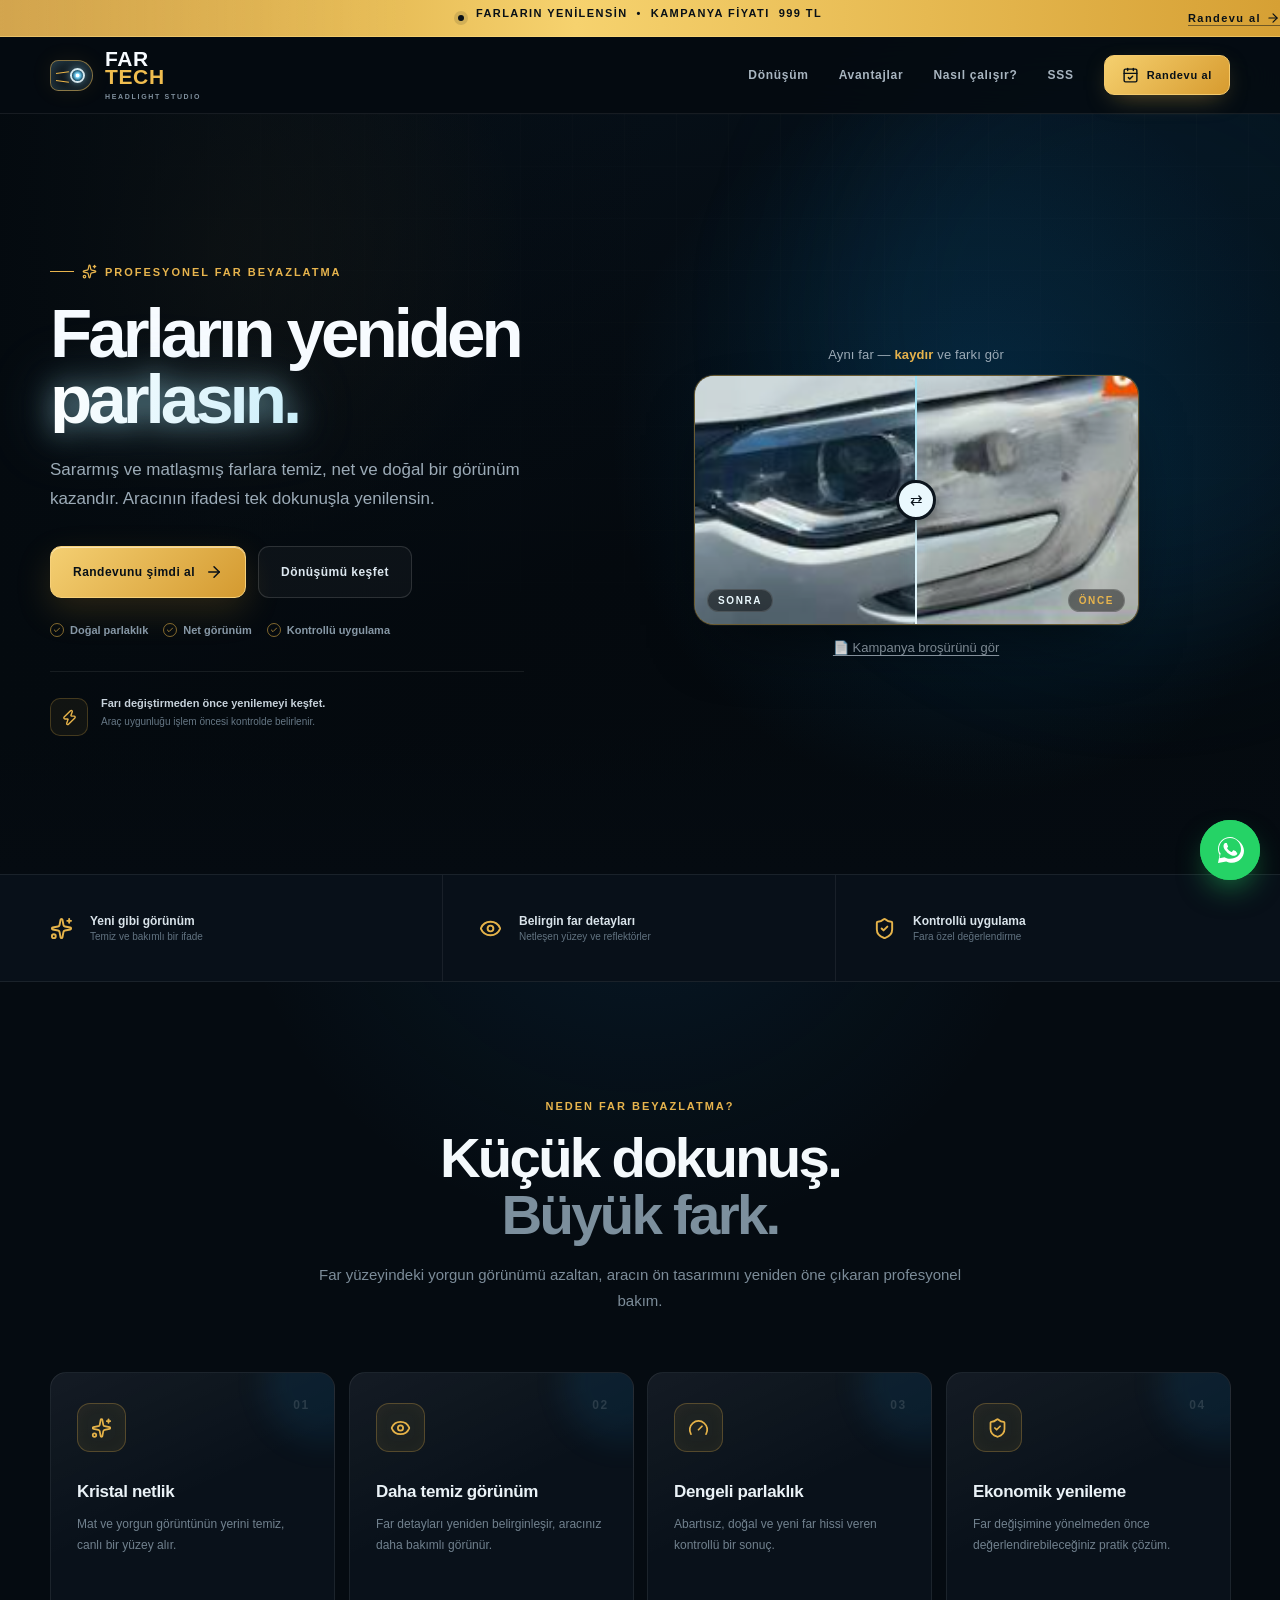
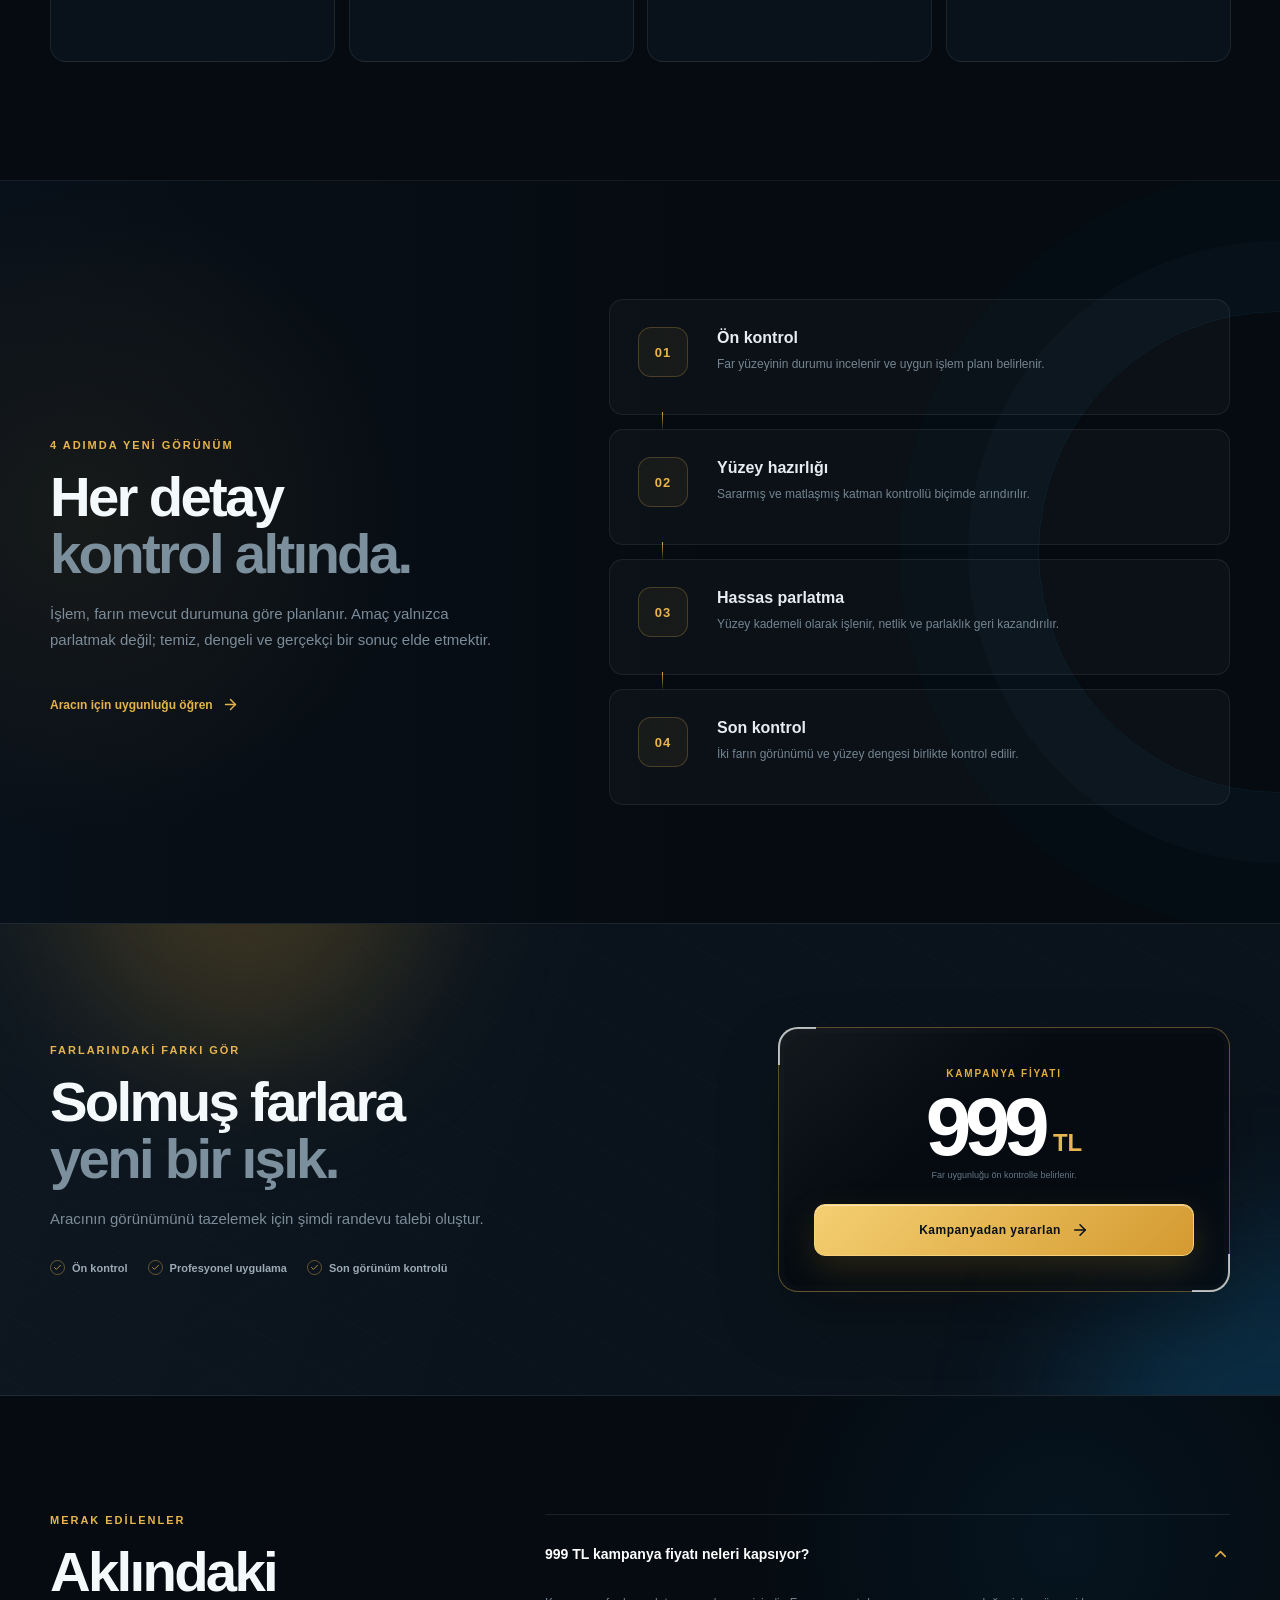
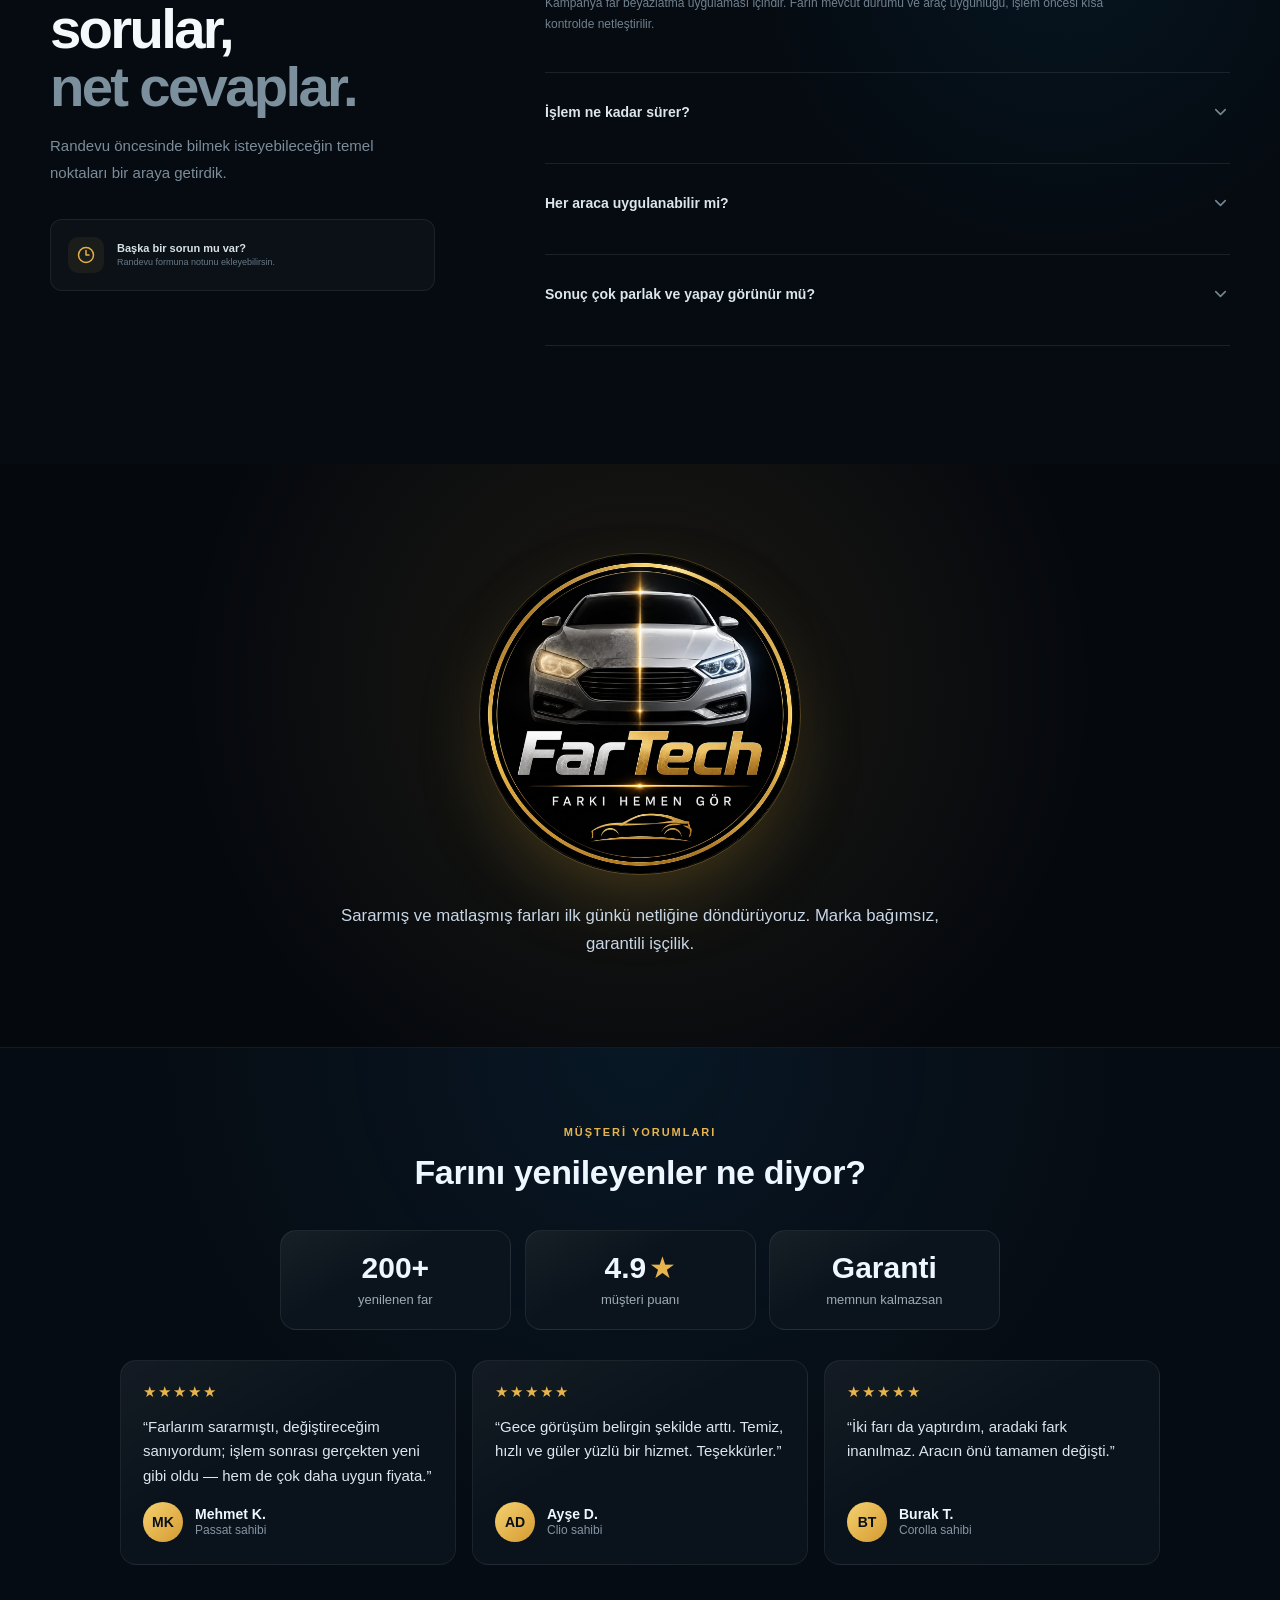
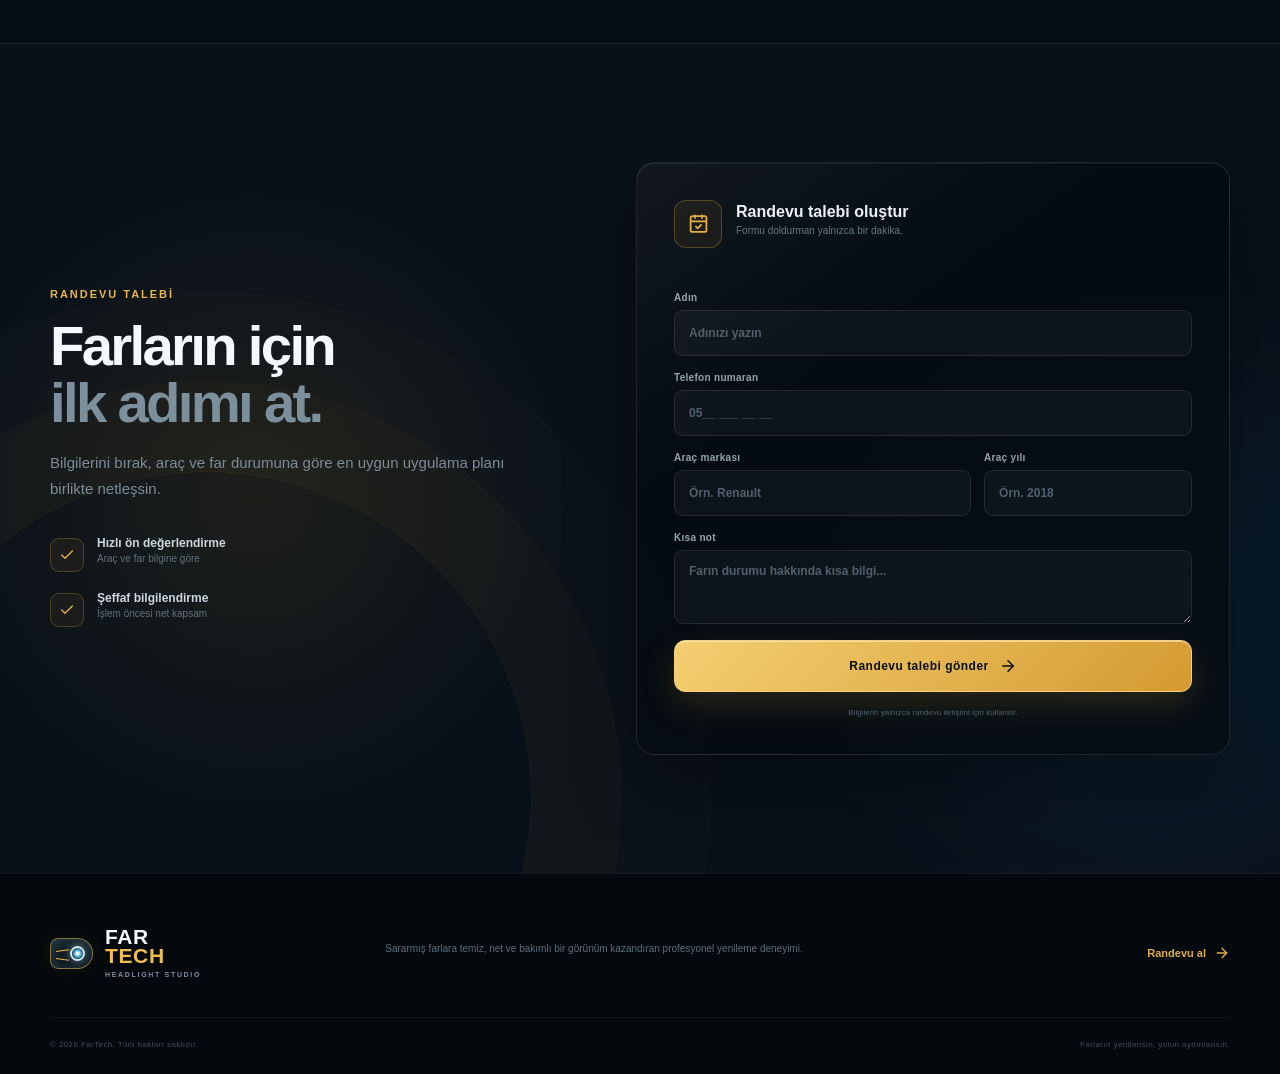
==== commit 1641b630: "#01: once/sonra slider'a GERCEK far fotograflari konuldu - far-once.png (sararmis) + far-sonra.png (" ====
--- a/index.html
+++ b/index.html
@@ -184,12 +184,13 @@
 .fx-ba-cap{ text-align: center; color: #9cabb7; font-size: 13px; margin: 0; letter-spacing: .01em; }
 .fx-ba-cap b{ color: #e7b44d; }
 .fx-ba{
-  position: relative; border-radius: 20px; overflow: hidden; aspect-ratio: 4 / 3;
+  position: relative; border-radius: 20px; overflow: hidden; aspect-ratio: 16 / 9;
   user-select: none; -webkit-user-select: none; touch-action: pan-y;
   border: 1px solid #eebc506b; background: #0b141c;
   box-shadow: 0 0 0 1px #ffffff0a, 0 30px 70px -30px rgba(0,0,0,.8);
 }
 .fx-ba-layer{ position: absolute; inset: 0; }
+.fx-ba-layer img{ width: 100%; height: 100%; object-fit: cover; object-position: center; display: block; }
 .fx-ba-after{ clip-path: inset(0 calc(100% - var(--x, 50%)) 0 0); }
 .fx-ba svg{ width: 100%; height: 100%; display: block; }
 .fx-ba-tag{
@@ -425,67 +426,18 @@
     var heroVisual = D.querySelector(".hero-visual");
     if (heroVisual && !heroVisual.querySelector(".fx-ba-wrap")) {
 
-      function lamp(state) {
-        var A = state === "after", u = state;   // u: her SVG icin benzersiz id soneki
-        // reflektor facet cizgileri (housing icinde ince yansimalar)
-        var refl = "";
-        for (var k = 0; k < 6; k++) {
-          refl += '<rect x="' + (200 + k * 26) + '" y="98" width="2" height="96" rx="1" fill="#ffffff" opacity="' + (A ? 0.10 : 0.05) + '"/>';
-        }
-        return '' +
-          '<svg viewBox="0 0 400 300" preserveAspectRatio="xMidYMid slice" xmlns="http://www.w3.org/2000/svg">' +
-          '<defs>' +
-            '<linearGradient id="bg-' + u + '" x1="0" y1="0" x2="0" y2="1"><stop offset="0" stop-color="#0b1016"/><stop offset="1" stop-color="#05080c"/></linearGradient>' +
-            '<radialGradient id="vig-' + u + '" cx="50%" cy="42%" r="72%"><stop offset="55%" stop-color="#000" stop-opacity="0"/><stop offset="100%" stop-color="#000" stop-opacity="0.55"/></radialGradient>' +
-            '<linearGradient id="hous-' + u + '" x1="0" y1="0" x2="0.3" y2="1"><stop offset="0" stop-color="#20262d"/><stop offset="0.5" stop-color="#0d1116"/><stop offset="1" stop-color="#05080b"/></linearGradient>' +
-            '<linearGradient id="chr-' + u + '" x1="0" y1="0" x2="0" y2="1"><stop offset="0" stop-color="#c7d2dc"/><stop offset="0.5" stop-color="#6b7681"/><stop offset="1" stop-color="#aeb9c4"/></linearGradient>' +
-            '<radialGradient id="lens-' + u + '" cx="42%" cy="40%" r="62%">' +
-              (A
-                ? '<stop offset="0" stop-color="#ffffff"/><stop offset="0.35" stop-color="#dff2fb"/><stop offset="0.75" stop-color="#7fb9d4"/><stop offset="1" stop-color="#20455a"/>'
-                : '<stop offset="0" stop-color="#f4e7bf"/><stop offset="0.4" stop-color="#c9a85e"/><stop offset="0.8" stop-color="#8a6f2f"/><stop offset="1" stop-color="#4c3d18"/>') +
-            '</radialGradient>' +
-            '<linearGradient id="drl-' + u + '" x1="0" y1="0" x2="1" y2="0">' +
-              (A ? '<stop offset="0" stop-color="#eaf8fd"/><stop offset="1" stop-color="#9fe0f2"/>'
-                 : '<stop offset="0" stop-color="#b7a05a"/><stop offset="1" stop-color="#8a7638"/>') +
-            '</linearGradient>' +
-            '<filter id="oxi-' + u + '" x="-10%" y="-10%" width="120%" height="120%"><feTurbulence type="fractalNoise" baseFrequency="0.9 0.55" numOctaves="2" seed="7" result="n"/><feColorMatrix in="n" type="matrix" values="0 0 0 0 0.72  0 0 0 0 0.58  0 0 0 0 0.24  0 0 0 0.5 0"/></filter>' +
-            '<filter id="haze-' + u + '"><feGaussianBlur stdDeviation="' + (A ? 0 : 2.2) + '"/></filter>' +
-            '<linearGradient id="gloss-' + u + '" x1="0" y1="0" x2="0.6" y2="1"><stop offset="0" stop-color="#ffffff" stop-opacity="' + (A ? 0.5 : 0.12) + '"/><stop offset="0.45" stop-color="#ffffff" stop-opacity="0"/></linearGradient>' +
-          '</defs>' +
-          '<rect width="400" height="300" fill="url(#bg-' + u + ')"/>' +
-          // araba govdesi ipucu (kaput + tampon)
-          '<path d="M-20 58 Q120 18 205 44 L205 0 L-20 0 Z" fill="#0e141a"/>' +
-          '<path d="M-20 234 Q200 212 420 238 L420 300 L-20 300 Z" fill="#0a0e13"/>' +
-          // ===== far kumesi =====
-          '<g filter="url(#haze-' + u + ')">' +
-            '<path d="M52 96 L338 74 Q372 76 374 112 L370 176 Q366 202 332 206 L84 198 Q54 194 50 160 Z" fill="url(#chr-' + u + ')"/>' +
-            '<path d="M62 104 L332 84 Q360 86 362 116 L358 172 Q355 194 328 198 L92 190 Q66 186 63 158 Z" fill="url(#hous-' + u + ')"/>' +
-            refl +
-            '<ellipse cx="140" cy="146" rx="46" ry="40" fill="#05080b"/>' +
-            '<ellipse cx="140" cy="146" rx="40" ry="35" fill="url(#lens-' + u + ')"/>' +
-            '<ellipse cx="140" cy="146" rx="22" ry="19" fill="' + (A ? "#ffffff" : "#e9d9a4") + '" opacity="' + (A ? 0.95 : 0.6) + '"/>' +
-            '<ellipse cx="131" cy="137" rx="7" ry="5" fill="#ffffff" opacity="' + (A ? 0.95 : 0.35) + '"/>' +
-            '<rect x="196" y="104" width="150" height="12" rx="6" fill="url(#drl-' + u + ')" opacity="' + (A ? 0.98 : 0.5) + '"/>' +
-            '<rect x="196" y="150" width="120" height="8" rx="4" fill="url(#drl-' + u + ')" opacity="' + (A ? 0.8 : 0.4) + '"/>' +
-            '<rect x="196" y="126" width="90" height="7" rx="3.5" fill="' + (A ? "#f2b34a" : "#8f7a3c") + '" opacity="' + (A ? 0.85 : 0.4) + '"/>' +
-          '</g>' +
-          // sonra: DRL + lens etrafinda hafif bloom
-          (A ? '<ellipse cx="140" cy="146" rx="70" ry="55" fill="#bfe9f6" opacity="0.16"/><rect x="196" y="102" width="150" height="16" rx="8" fill="#dff5fb" opacity="0.12"/>' : '') +
-          // once: oksidasyon bulutlu film + sari sis + matlik
-          (!A ? '<rect x="50" y="74" width="324" height="132" filter="url(#oxi-' + u + ')" opacity="0.5"/><ellipse cx="150" cy="150" rx="150" ry="82" fill="#c9a23e" opacity="0.16"/><rect width="400" height="300" fill="#b7902f" opacity="0.10"/><rect width="400" height="300" fill="#2a2008" opacity="0.10"/>' : '') +
-          // cam parlaklik cizgisi (sonra'da daha guclu)
-          '<path d="M60 96 L200 84 L150 150 L70 150 Z" fill="url(#gloss-' + u + ')"/>' +
-          '<rect width="400" height="300" fill="url(#vig-' + u + ')"/>' +
-          '</svg>';
-      }
+      // Gercek far fotograflari (build-single.cjs data-URI gomer).
+      // Taban katman = SAG tarafta gorunur -> ONCE (sararmis). Kirpilan ust katman = SOL -> SONRA (net).
+      var imgOnce = "[data-uri]";    // sararmis far
+      var imgSonra = "[data-uri]";  // net far
 
       var wrap = D.createElement("div");
       wrap.className = "fx-ba-wrap";
       wrap.innerHTML =
         '<p class="fx-ba-cap">Aynı far — <b>kaydır</b> ve farkı gör</p>' +
         '<div class="fx-ba">' +
-          '<div class="fx-ba-layer">' + lamp("before") + '</div>' +
-          '<div class="fx-ba-layer fx-ba-after">' + lamp("after") + '</div>' +
+          '<div class="fx-ba-layer"><img src="' + imgOnce + '" alt="Sararmış far — önce" draggable="false"></div>' +
+          '<div class="fx-ba-layer fx-ba-after"><img src="' + imgSonra + '" alt="Yenilenmiş far — sonra" draggable="false"></div>' +
           '<span class="fx-ba-tag b">Önce</span>' +
           '<span class="fx-ba-tag a">Sonra</span>' +
           '<input type="range" min="0" max="100" value="50" aria-label="Önce ve sonra karşılaştırma kaydırıcısı">' +
